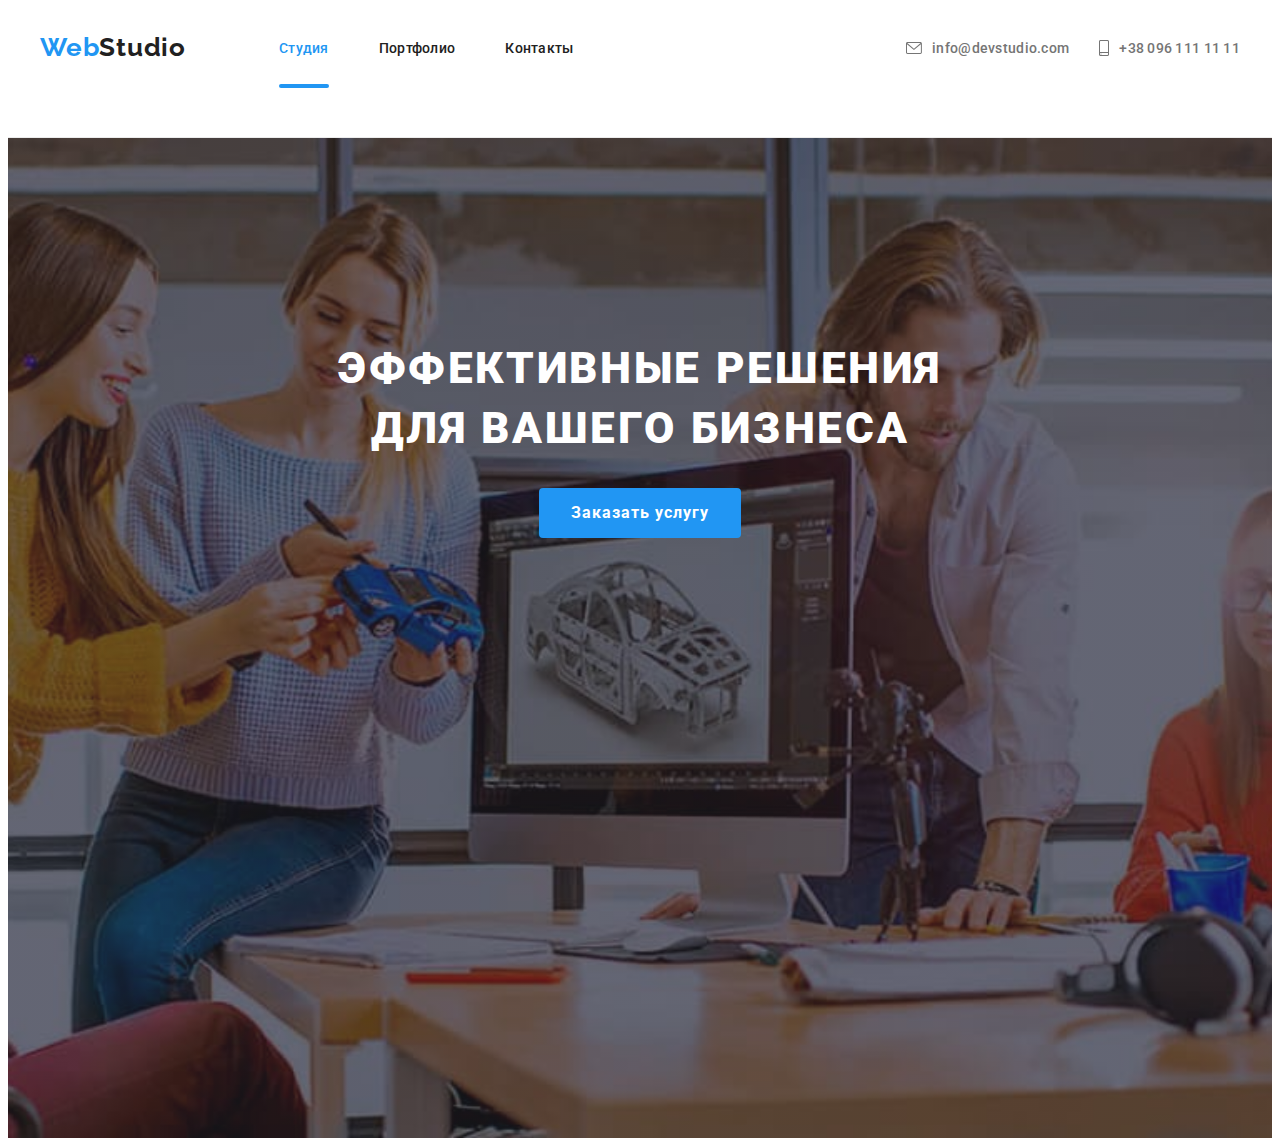
==== index.html @ 4dbaab25 "hero commit" ====
<!DOCTYPE html>
<html lang="ru">
<head>
    <meta charset="UTF-8">
    <meta http-equiv="X-UA-Compatible" content="IE=edge">
    <meta name="viewport" content="width=device-width, initial-scale=1.0">
    <title>Document</title>
    <link rel="preconnect" href="https://fonts.googleapis.com">
    <link rel="preconnect" href="https://fonts.gstatic.com" crossorigin>
    <link href="https://fonts.googleapis.com/css2?family=Raleway:wght@700&family=Roboto:wght@400;500;700;900&display=swap"
        rel="stylesheet">
    <link rel="stylesheet" href="https://cdnjs.cloudflare.com/ajax/libs/modern-normalize/1.1.0/modern-normalize.min.css"
        integrity="sha512-wpPYUAdjBVSE4KJnH1VR1HeZfpl1ub8YT/NKx4PuQ5NmX2tKuGu6U/JRp5y+Y8XG2tV+wKQpNHVUX03MfMFn9Q=="
        crossorigin="anonymous" referrerpolicy="no-referrer" />
    <link rel="stylesheet" href="./css/main.min.css" />
</head>
<body>
    <!-- HEADER -->
    <header class="header">
        <div class="container header__container">
            <a class="logo link" href="./index.html"><span class="logo__part">Web</span>Studio</a>
            <nav class="navigation">
                <ul class="nav-list list">
                    <li class="nav-list__item">
                        <a class="nav-list__link nav-list__link_current link" href="index.html">Студия</a>
                    </li>
                    <li class="nav-list__item">
                        <a class="nav-list__link link" href="portfolio.html">Портфолио</a>
                    </li>
                    <li class="nav-list__item">
                        <a class="nav-list__link link" href="">Контакты</a>
                    </li>
                </ul>
            </nav>
            <button type="button" class="mobile-menu-button" data-menu-open>
                <svg class="mobile-menu-button__icon">
                    <use href="./images/icons.svg#menu-icon"></use>
                </svg>
            </button>
            <div class="header__contacts">
                <a class="header__contacts_item link" href="mailto:info@devstudio.com">
                    <svg class="header__contacts_icon header__contacts_email_icon">
                        <use href="./images/icons.svg#mailbox"></use>
                    </svg>
                    info@devstudio.com
                </a>
            
                <a class="header__contacts_item link" href="tel:+380961111111">
                    <svg class="header__contacts_icon header__contacts_phone_icon">
                        <use href="./images/icons.svg#smartphone"></use>
                    </svg>
                    +38 096 111 11 11
                </a>
            </div>
        </div>
        <!-- HEADER END -->
        <!-- BURGER MENU -->
        <div class="mobile-menu mobile-menu_is-hidden container" data-menu>
                <button class="mobile-menu__close_button" data-menu-close>
                    <svg class="mobile-menu__close_icon">
                        <use href="./images/icons.svg#menu-close-icon"></use>
                    </svg>
                </button>
                <div class="mobile-menu__top">
                    <ul class="list">
                        <li class="mobile-menu__nav_item">
                             <a class="mobile-menu__nav_link current link" href="./index.html">Студия</a>
                        </li>
                        <li class="mobile-menu__nav_item">
                            <a class="mobile-menu__nav_link link" href="./portfolio.html">Портфолио</a>
                        </li>
                        <li class="mobile-menu__nav_item">
                            <a class="mobile-menu__nav_link link" href="">Контакты</a>
                        </li>
                    </ul>
                </div>
                <div class="mobile-menu__middle">
                    <ul class="list">
                        <a class="mobile-menu__phone link" href="tel:+380961111111">+38 096 111 11 11</a>
                        <a class="mobile-menu__email link" href="mailto:info@devstudio.com">info@devstudio.com</a>
                    </ul>
                    <div>
                        <ul class="mobile-menu__bottom list">
                            <li class="mobile-menu__social-item">
                                <a class="mobile-menu__social_link link" href="">Instagram</a>
                            </li>
                            <li class="mobile-menu__social-item">
                                <a class="mobile-menu__social_link link" href="">Twitter</a>
                            </li>
                            <li class="mobile-menu__social-item">
                                <a class="mobile-menu__social_link link" href="">Facebook</a>
                            </li>
                            <li class="mobile-menu__social-item">
                                <a class="mobile-menu__social_link link" href="">LinkedIn</a>
                            </li>
                        </ul>
                    </div>
                </div>
        </div>
        <!-- BURGER END -->
    </header>
    <main>
        <section class="hero">
            <div class="container">
            <h1 class="hero__title">
                Эффективные решения для вашего бизнеса
            </h1>
            <button class="hero__modal_button" type="button" data-modal-close>Заказать услугу</button>
            </div>
        </section>
        <!-- <section class="section">
            <div class="container">
                <ul class="list description">
                    <li class="description__card">
                        <div class="description__box">
                            <svg class="description__icon" width="70" height="70">
                                <use href="./images/icons.svg#antenna"></use>
                            </svg>
                        </div>
                        <h3 class="description__title">Внимание к деталям</h3>
                        <p class="description__list">Идейные соображения, а также начало повседневной работы по формированию позиции.</p>
                    </li>
                    <li class="description__card">
                        <div class="description__box">
                            <svg class="description__icon" width="70" height="70">
                                <use href="./images/icons.svg#clock"></use>
                            </svg>
                        </div>
                        <h3 class="description__title">Пунктуальность</h3>
                        <p class="description__list">Задача организации, в особенности же рамки и место обучения кадров влечет за собой.</p>
                    </li>
                    <li class="description__card">
                        <div class="description__box">
                            <svg class="description__icon" width="70" height="70">
                                <use href="./images/icons.svg#diagram"></use>
                            </svg>
                        </div>
                        <h3 class="description__title">Планирование</h3>
                        <p class="description__list">Равным образом консультация с широким активом в значительной степени обуславливает.</p>
                    </li>
                    <li class="description__card">
                        <div class="description__box">
                            <svg class="description__icon" width="70" height="70">
                                <use href="./images/icons.svg#astronaut"></use>
                            </svg>
                        </div>
                        <h3 class="description__title">Современные технологии</h3>
                        <p class="description__list">Значимость этих проблем настолько очевидна, что реализация плановых заданий.</p>
                    </li>
                </ul>
            </div>
        </section> -->
        <!-- <section>
            <div class="container">
                <h2 class="section__title">Чем мы занимаемся</h2>
                <ul class="about list">
                    <li>
                        <img class="about__img" src="./images/computer1.jpg" alt="фото компьютера" width="370" height="294">
                        <p class="about__description">Десктопные приложения</p>
                    </li>
                    <li>
                        <img class="about__img" src="./images/computer2.jpg" alt="фото компьютера" width="370" height="294">
                        <p class="about__description">Мобильные приложения</p>
                    </li>
                    <li>
                        <img class="about__img" src="./images/computer3.jpg" alt="фото компьютера" width="370" height="294">
                        <p class="about__description">Дизайнерские решения</p>
                    </li>
                </ul>
            </div>
        </section> -->
        <!-- <section class="employees__section section">
            <div class="container">
                <h2 class="section__title">Наша команда</h2>
                <ul class="list employees">
                    <li class="employees__card">
                        <img src="./images/team1.jpg" alt="фото сотрудника" width="270" height="260">
                        <div class="employees__box">
                            <h3 class="employees__name">Игорь Демьяненко</h3>
                            <p class="employees__position" lang="en">Product Designer</p>
                            <ul class="social-list list">
                                <li>
                                    <a class="social-list__link" href="">
                                        <svg class="social-list__icon" width="20" height="20">
                                            <use href="./images/icons.svg#instagram"></use>
                                        </svg>
                                    </a>
                                </li>
                                <li>
                                    <a class="social-list__link" href="">
                                        <svg class="social-list__icon" width="20" height="20">
                                            <use href="./images/icons.svg#twitter"></use>
                                        </svg>
                                    </a>
                                </li>
                                <li>
                                    <a class="social-list__link" href="">
                                        <svg class="social-list__icon" width="20" height="20">
                                            <use href="./images/icons.svg#facebook"></use>
                                        </svg>
                                    </a>
                                </li>
                                <li>
                                    <a class="social-list__link" href="">
                                        <svg class="social-list__icon" width="20" height="20">
                                            <use href="./images/icons.svg#linkedin"></use>
                                        </svg>
                                    </a>
                                </li>
                            </ul>
                        </div>
                    </li>
                    <li class="employees__card">
                        <img src="./images/team2.jpg" alt="фото сотрудника" width="270" height="260">
                        <div class="employees__box">
                            <h3 class="employees__name">Ольга Репина</h3>
                            <p class="employees__position" lang="en">Frontend Developer</p>
                            <ul class="social-list list">
                                <li>
                                    <a class="social-list__link" href="">
                                        <svg class="social-list__icon" width="20" height="20">
                                            <use href="./images/icons.svg#instagram"></use>
                                        </svg>
                                    </a>
                                </li>
                                <li>
                                    <a class="social-list__link" href="">
                                        <svg class="social-list__icon" width="20" height="20">
                                            <use href="./images/icons.svg#twitter"></use>
                                        </svg>
                                    </a>
                                </li>
                                <li>
                                    <a class="social-list__link" href="">
                                        <svg class="social-list__icon" width="20" height="20">
                                            <use href="./images/icons.svg#facebook"></use>
                                        </svg>
                                    </a>
                                </li>
                                <li>
                                    <a class="social-list__link" href="">
                                        <svg class="social-list__icon" width="20" height="20">
                                            <use href="./images/icons.svg#linkedin"></use>
                                        </svg>
                                    </a>
                                </li>
                            </ul>
                        </div>
                    </li>
                    <li class="employees__card">
                        <img src="./images/team3.jpg" alt="фото сотрудника" width="270" height="260">
                        <div class="employees__box">
                            <h3 class="employees__name">Николай Тарасов</h3>
                            <p class="employees__position" lang="en">Marketing</p>
                            <ul class="social-list list">
                                <li>
                                    <a class="social-list__link" href="">
                                        <svg class="social-list__icon" width="20" height="20">
                                            <use href="./images/icons.svg#instagram"></use>
                                        </svg>
                                    </a>
                                </li>
                                <li>
                                    <a class="social-list__link" href="">
                                        <svg class="social-list__icon" width="20" height="20">
                                            <use href="./images/icons.svg#twitter"></use>
                                        </svg>
                                    </a>
                                </li>
                                <li>
                                    <a class="social-list__link" href="">
                                        <svg class="social-list__icon" width="20" height="20">
                                            <use href="./images/icons.svg#facebook"></use>
                                        </svg>
                                    </a>
                                </li>
                                <li>
                                    <a class="social-list__link" href="">
                                        <svg class="social-list__icon" width="20" height="20">
                                            <use href="./images/icons.svg#linkedin"></use>
                                        </svg>
                                    </a>
                                </li>
                            </ul>
                        </div>
                    </li>
                    <li class="employees__card">
                        <img src="./images/team4.jpg" alt="фото сотрудника" width="270" height="260">
                        <div class="employees__box">
                            <h3 class="employees__name">Михаил Ермаков</h3>
                            <p class="employees__position" lang="en">UI Designer</p>
                            <ul class="social-list list">
                                <li>
                                    <a class="social-list__link" href="">
                                        <svg class="social-list__icon" width="20" height="20">
                                            <use href="./images/icons.svg#instagram"></use>
                                        </svg>
                                    </a>
                                </li>
                                <li>
                                    <a class="social-list__link" href="">
                                        <svg class="social-list__icon" width="20" height="20">
                                            <use href="./images/icons.svg#twitter"></use>
                                        </svg>
                                    </a>
                                </li>
                                <li>
                                    <a class="social-list__link" href="">
                                        <svg class="social-list__icon" width="20" height="20">
                                            <use href="./images/icons.svg#facebook"></use>
                                        </svg>
                                    </a>
                                </li>
                                <li>
                                    <a class="social-list__link" href="">
                                        <svg class="social-list__icon" width="20" height="20">
                                            <use href="./images/icons.svg#linkedin"></use>
                                        </svg>
                                    </a>
                                </li>
                            </ul>
                        </div>
                    </li>
                </ul>
            </div>
        </section> -->
        <!-- <section class="section">
            <div class="container">
                <h2 class="section__title">Постоянные клиенты</h2>
                <ul class="list clients">
                    <li class="clients__item">
                        <a class="clients__box" href="">
                            <svg class="clients__icon" width="106" height="60">
                                <use href="./images/icons.svg#logo-one"></use>
                            </svg>
                        </a>
                    </li>
                    <li class="clients__item">
                        <a class="clients__box" href="">
                            <svg class="clients__icon" width="106" height="60">
                                <use href="./images/icons.svg#logo-two"></use>
                            </svg>
                        </a>
                    </li>
                    <li class="clients__item">
                        <a class="clients__box" href="">
                            <svg class="clients__icon" width="106" height="60">
                                <use href="./images/icons.svg#logo-three"></use>
                            </svg>
                        </a>
                    </li>
                    <li class="clients__item">
                        <a class="clients__box" href="">
                            <svg class="clients__icon" width="106" height="60">
                                <use href="./images/icons.svg#logo-four"></use>
                            </svg>
                        </a>
                    </li>
                    <li class="clients__item">
                        <a class="clients__box" href="">
                            <svg class="clients__icon" width="106" height="60">
                                <use href="./images/icons.svg#logo-five"></use>
                            </svg>
                        </a>
                    <li class="clients__item">
                        <a class="clients__box" href="">
                            <svg class="clients__icon" width="106" height="60">
                                <use href="./images/icons.svg#logo-six"></use>
                            </svg>
                        </a>
                    </li>
                </ul>
            </div>
        </section> -->
    <!-- </main>
    <footer>
        <div class="footer">
            <div class="container footer__box">
                <div class="footer__left">
                    <a class="logo link footer__logo" href="./index.html"><span class="logo__part">Web</span>Studio</a>
                    <address class="footer__location">
                        <span>г. Киев, пр-т Леси Украинки, 26</span>
                        <a class="footer__contact_item link" href="mailto:info@devstudio.com">info@devstudio.com</a>
                        <a class="footer__contact_item link" href="tel:+380961111111">+38 096 111 11 11</a>
                    </adress>
                </div>
                <div class="footer__center">
                    <div class="join">
                        <p class="join__title">присоединяйтесь</p>
                    </div>
                    <div class="join__box">
                        <ul class="join__list list">
                            <li>
                                <a class="join__link" href="">
                                    <svg class="join__icon" width="20" height="20">
                                        <use href="./images/icons.svg#instagram"></use>
                                    </svg>
                                </a>
                            </li>
                            <li>
                                <a class="join__link" href="">
                                    <svg class="join__icon" width="20" height="20">
                                        <use href="./images/icons.svg#twitter"></use>
                                    </svg>
                                </a>
                            </li>
                            <li>
                                <a class="join__link" href="">
                                    <svg class="join__icon" width="20" height="20">
                                        <use href="./images/icons.svg#facebook"></use>
                                    </svg>
                                </a>
                            </li>
                            <li>
                                <a class="join__link" href="">
                                    <svg class="join__icon" width="20" height="20">
                                        <use href="./images/icons.svg#linkedin"></use>
                                    </svg>
                                </a>
                            </li>
                        </ul>
                    </div>
                </div>
                <div class="footer__right">
                    <div class="footer__form">
                    <label for="email-input-form" class="join__title footer__label">Подпишитесь на рассылку</label>
                    <input type="email" placeholder="E-mail" class="footer__input" name="email" id="email-input-form" />
                    </div>
                    <div class="footer__button_wrapper">
                        <button type="submit" class="footer__button">
                            <span>Подписаться</span>
                            <svg class="footer__button_icon" width="24" height="24">
                                <use href="./images/icons.svg#telegram-icon"></use>
                            </svg>
                        </button>
                    </div>
                </div>
            </div>
        </div>
    </footer> -->
    <div class="backdrop is-hidden" data-modal>
        <div class="modal">
            <button type="button" class="modal__button" data-modal-open>
                <svg class="modal__icon" width="18" height="18">
                    <use href="./images/icons.svg#x-icon"></use>
                </svg>
            </button>

            <form class="contact-form">
                <p class="contact-form__title">Оставьте свои данные, мы вам перезвоним</p>
                <label class="contact-form__field">
                    <span class="contact-form__name">Имя</span>
                    <span class="contact-form__wrapper">
                        <input name="user_name" class="contact-form__input" type="text" />
                        <svg class="contact-form__icon" width="18" height="18">
                            <use href="./images/icons.svg#person-figure"></use>
                        </svg>
                    </span>
                </label>
                <label class="contact-form__field">
                    <span class="contact-form__name">Телефон</span>
                    <span class="contact-form__wrapper">
                        <input name="user_phone" class="contact-form__input" type="tel" />
                        <svg class="contact-form__icon" width="18" height="18">
                            <use href="./images/icons.svg#handset"></use>
                        </svg>
                    </span>
                </label>
                <label class="contact-form__field">
                    <span class="contact-form__name">Почта</span>
                    <span class="contact-form__wrapper">
                        <input name="user_email" class="contact-form__input" type="email" />
                        <svg class="contact-form__icon" width="18" height="18">
                            <use href="./images/icons.svg#envelope"></use>
                        </svg>
                    </span>
                </label>
                <label class="contact-form__field">
                    <span class="contact-form__name">Комментарий</span>
                    <textarea name="user_message" class="contact-form__message" placeholder="Введите текст"></textarea>
                </label>
                <div class="contact-form__box">
                    <input name="accept-policy" type="checkbox" class="contact-form__checkbox visually-hidden" id="policy-checkbox" required/>
                    <label for="policy-checkbox" class="contact-form__label">Соглашаюсь с рассылкой и принимаю&ensp;<a class="contact-form__terms" href="">Условия договора</a></label>
                </div>
                <button type="submit" class="submit-button">Отправить</button>
            </form>
        </div>
    </div>
    <script src="./js/modal.js"></script>
    <script src="./js/menu.js"></script>
</body>
</html>
---- css/main.min.css ----
:root{--primary-font-family: "Roboto", sans-serif;--primary-text-color-theme-dark: #2196f3;--primary-text-color-theme-light: #212121;--secondary-text-color-theme-dark: #ffffff;--secondary-text-color-theme-light: #757575}.visually-hidden{position:absolute;width:1px;height:1px;margin:-1px;border:0;padding:0;white-space:nowrap;clip-path:inset(100%);clip:rect(0 0 0 0);overflow:hidden}body{font-family:"Roboto", sans-serif, "Raleway", sans-serif;color:#212121}h1,h2,h3,h4,p{margin-top:0;margin-bottom:0}ul{margin-top:0;margin-bottom:0;padding-left:0}img{display:block}address{font-style:normal}.list{list-style:none}.link{text-decoration:none}.section{padding-top:94px;padding-bottom:94px}.section__title{font-style:normal;font-weight:bold;font-size:36px;line-height:1.17;text-align:center;letter-spacing:0.03em;margin-bottom:50px}.container{min-width:320px;margin-left:auto;margin-right:auto;padding:0 calc(30px / 2)}@media screen and (min-width: 480px){.container{width:480px}}@media screen and (min-width: 768px){.container{width:768px}}@media screen and (min-width: 1200px){.container{width:1200px}}.hero__modal_button{display:block;min-width:200px;height:50px;padding:10px 32px;margin-left:auto;margin-right:auto;font-family:inherit;font-style:normal;font-weight:bold;font-size:16px;line-height:30px;letter-spacing:0.06em;color:var(--secondary-text-color-theme-dark);background-color:var(--primary-text-color-theme-dark);border:none;border-radius:4px;transition:background-color 250ms cubic-bezier(0.4, 0, 0.2, 1)}.hero__modal_button:hover,.hero__modal_button:focus{background-color:#188ce8;color:var(--secondary-text-color-theme-dark)}.social-list__link{display:flex;align-items:center;justify-content:center;width:44px;height:44px;background-color:transparent;border-radius:50%;transition:background-color 250ms cubic-bezier(0.4, 0, 0.2, 1)}.social-list__link:hover,.social-list__link:focus{background-color:var(--primary-text-color-theme-dark)}.social-list{display:flex;margin-top:16px;justify-content:space-between;padding-bottom:30px}.social-list__icon{fill:#afb1b8}.social-list__link:hover .social-list__icon,.social-list__link:focus .social-list__icon{fill:var(--secondary-text-color-theme-dark)}@media screen and (min-width: 768px){.mobile-menu{display:none}.mobile-menu-button{display:none}}.header{padding-top:16px;padding-bottom:16px;border-bottom:1px solid #ececec;background-color:var(--secondary-text-color-theme-dark)}@media screen and (min-width: 768px){.header{padding:0;height:80px}}@media screen and (min-width: 1200px){.header{padding-top:24px;padding-bottom:25px}}.header__container{display:flex;justify-content:space-between;align-items:center}.navigation{display:flex;align-items:center}@media screen and (min-width: 768px){.navigation{margin-top:32px;margin-bottom:32px}}@media screen and (min-width: 1200px){.navigation{margin-top:0px;margin-bottom:0px}}.nav-list{display:none}.nav-list__item:not(:last-child){margin-right:50px}@media screen and (min-width: 768px){.nav-list{display:flex;align-items:center}}.nav-list__link{font-weight:500;font-size:14px;line-height:16px;letter-spacing:0.02em;transition:color 250ms cubic-bezier(0.4, 0, 0.2, 1);color:var(--primary-text-color-theme-light)}.nav-list__link:hover,.nav-list__link:focus{color:var(--primary-text-color-theme-dark)}.nav-list__link_current{position:relative;color:var(--primary-text-color-theme-dark)}.nav-list__link_current::after{content:"";position:absolute;left:0;height:4px;width:100%;bottom:-30px;border-radius:2px;background-color:var(--primary-text-color-theme-dark)}@media screen and (min-width: 1200px){.nav-list__link::after{bottom:-32px}}.header__contacts{display:none}@media screen and (min-width: 768px){.header__contacts{display:flex;flex-direction:column}.header__contacts_email_icon{width:14px;height:10px;margin-right:10px;fill:var(--secondary-text-color-theme-light)}.header__contacts_phone_icon{width:10px;height:14px;margin-right:10px;fill:var(--secondary-text-color-theme-light)}.header__contacts_item{display:flex;align-items:center;font-weight:500;font-size:12px;line-height:14px;letter-spacing:0.02em;color:var(--secondary-text-color-theme-light)}.header__contacts_item:not(:last-child){margin-bottom:10px}}@media screen and (min-width: 1200px){.header__contacts{flex-direction:row;display:flex;align-items:center;margin-left:auto}.header__contacts_item{font-size:14px;line-height:16px;transition:color 250ms cubic-bezier(0.4, 0, 0.2, 1),fill 250ms cubic-bezier(0.4, 0, 0.2, 1)}.header__contacts_item:hover,.header__contacts_item:focus,.header__contacts_item:hover .header__contacts_icon,.header__contacts_item:focus .header__contacts_icon{color:var(--primary-text-color-theme-dark);fill:var(--primary-text-color-theme-dark)}.header__contacts_item:not(:last-child){margin-right:30px}.header__contacts_item:first-child{margin-bottom:0}.header__contacts_email_icon{width:16px;height:12px}.header__contacts_phone_icon{width:10px;height:16px}}.logo{font-family:'Raleway';font-weight:700;font-size:24px;line-height:28px;letter-spacing:0.03em;color:var(--primary-text-color-theme-light)}@media screen and (min-width: 1200px){.logo{margin-right:93px;font-size:26px;line-height:31px}}.logo__part{color:var(--primary-text-color-theme-dark)}.logo{font-family:'Raleway';font-weight:700;font-size:24px;line-height:28px;letter-spacing:0.03em;color:var(--primary-text-color-theme-light)}@media screen and (min-width: 1200px){.logo{margin-right:93px;font-size:26px;line-height:31px}}.logo__part{color:var(--primary-text-color-theme-dark)}.footer__logo{color:var(--secondary-text-color-theme-dark)}.footer{background-color:#2f303a;width:100%;padding-top:60px;padding-bottom:60px}.footer__location{display:flex;flex-direction:column;margin-top:20px;font-style:normal;font-weight:normal;font-size:14px;line-height:1.71;letter-spacing:0.03em;color:var(--secondary-text-color-theme-dark)}.footer__box{display:flex}.footer__left{display:flexbox}.footer__contact_item{margin-top:9px;font-style:normal;font-weight:400;font-size:14px;line-height:1.7;letter-spacing:0.02em;color:rgba(255,255,255,0.6)}.footer__center{display:flexbox;margin-left:70px;padding-top:12px;width:206px;height:80px}.join__list{display:flex;justify-content:space-between}.join__link{display:flex;align-items:center;justify-content:center;width:44px;height:44px;background-color:rgba(255,255,255,0.1);border-radius:50%;transition:background-color 250ms cubic-bezier(0.4, 0, 0.2, 1)}.join__link:hover>.join__icon,.join__link:focus>.join__icon{fill:var(--secondary-text-color-theme-dark)}.join__link:hover,.join__link:focus{background-color:var(--primary-text-color-theme-dark);background-image:none}.join__icon{fill:var(--secondary-text-color-theme-dark)}.join{display:flex}.join__box{display:flex;flex-direction:column;margin-top:20px}.join__title{color:#ffffff;font-style:normal;font-weight:bold;font-size:14px;line-height:16 px;letter-spacing:0.03em;text-transform:uppercase}.footer__label{display:block;margin-bottom:20px}.footer__input{display:block;padding-left:16px;border:1px solid rgba(255,255,255,0.3);border-radius:4px;background-color:transparent;width:358px;height:50px;font-style:normal;font-weight:400;font-size:16px;line-height:20px;letter-spacing:0.03em;color:rgba(255,255,255,0.6)}.footer__right{display:flex;margin-left:93px;padding-top:12px}.footer__button_wrapper{margin-top:36px;margin-left:12px}.footer__button{display:flex;justify-content:center;align-items:center;width:200px;height:50px;background-color:var(--primary-text-color-theme-dark);color:var(--secondary-text-color-theme-dark);box-shadow:0px 4px 4px rgba(0,0,0,0.15);transition:background-color 250ms cubic-bezier(0.4, 0, 0.2, 1);border-radius:4px;border:none;font-style:normal;font-weight:700;font-size:16px;line-height:30px;letter-spacing:0.06em}.footer__button:hover,.footer__button:focus{background-color:#188ce8;color:var(--secondary-text-color-theme-dark)}.footer__button_icon{fill:var(--secondary-text-color-theme-dark);margin-left:10px}.hero{background-image:linear-gradient(to right, rgba(47,48,58,0.4), rgba(47,48,58,0.4)),url("/images/hero/header1x-mobile.jpg");background-size:cover;background-repeat:no-repeat;background-position:center;min-width:320px;width:100%;height:400px;margin:0 auto;text-align:center;padding:118px 0}@media (min-device-pixel-ratio: 2), (-webkit-min-device-pixel-ratio: 2), (min-resolution: 192dpi), (min-resolution: 2dppx){.hero{background-image:linear-gradient(to right, rgba(47,48,58,0.4), rgba(47,48,58,0.4)),url("/images/hero/header2x-mobile.jpg")}}@media screen and (min-width: 768px){.hero{background-image:linear-gradient(to right, rgba(47,48,58,0.4), rgba(47,48,58,0.4)),url("/images/hero/Header1x-tablet img.jpg")}}@media screen and (min-width: 768px) and (min-device-pixel-ratio: 2), screen and (min-width: 768px) and (-webkit-min-device-pixel-ratio: 2), screen and (min-width: 768px) and (min-resolution: 192dpi), screen and (min-width: 768px) and (min-resolution: 2dppx){.hero{background-image:linear-gradient(to right, rgba(47,48,58,0.4), rgba(47,48,58,0.4)),url("/images/hero/Header2x-tablet img@2x.jpg")}}@media screen and (min-width: 1200px){.hero{height:600px;max-width:1600px;padding:200px 0;background-image:linear-gradient(to right, rgba(47,48,58,0.4), rgba(47,48,58,0.4)),url("/images/hero/header1x.jpg")}}@media screen and (min-width: 1200px) and (min-device-pixel-ratio: 2), screen and (min-width: 1200px) and (-webkit-min-device-pixel-ratio: 2), screen and (min-width: 1200px) and (min-resolution: 192dpi), screen and (min-width: 1200px) and (min-resolution: 2dppx){.hero{background-image:linear-gradient(to right, rgba(47,48,58,0.4), rgba(47,48,58,0.4)),url("/images/hero/header2x.jpg")}}.hero .hero__title{color:var(--secondary-text-color-theme-dark);max-width:360px;margin-left:auto;margin-right:auto;margin-bottom:30px;font-weight:900;font-size:26px;line-height:42px;letter-spacing:0.06em;text-transform:uppercase}@media screen and (min-width: 1200px){.hero .hero__title{min-width:696px;font-size:44px;line-height:60px}}.description__title{font-style:normal;font-weight:bold;font-size:14px;line-height:1.14;letter-spacing:0.03em;text-transform:uppercase;margin-bottom:10px;margin-top:30px}.description__list{font-style:normal;font-weight:normal;font-size:14px;line-height:1.71;letter-spacing:0.03em;color:var(--secondary-text-color-theme-light)}.description__box{background:#f5f4fa;width:270px;height:120px;border-radius:4px;display:flex;align-items:center;justify-content:center}.description__icon{fill:var(--primary-text-color-theme-light)}.description{display:flex;flex-wrap:nowrap;margin-left:-30px;margin-top:-30px}.description__card{flex-basis:calc((100%-120px) / 4);margin-top:30px;margin-left:30px;width:270px}.about{display:flex;justify-content:space-between;padding-bottom:94px}.about__img{position:relative;display:block}.about__description{position:absolute;font-style:normal;font-weight:700;font-size:14px;line-height:16px;letter-spacing:0.03em;text-align:center;height:70px;width:370px;padding:27px 82px;text-transform:uppercase;transform:translateY(-100%);color:var(--secondary-text-color-theme-dark);background-color:rgba(47,48,58,0.8)}.employees__section{background-color:#f5f4fa}.employees{display:flex;flex-wrap:nowrap;margin-left:-30px;margin-top:-30px}.employees__card{flex-basis:calc((100%-120px) / 4);margin-top:30px;margin-left:30px;box-shadow:0px 1px 3px rgba(0,0,0,0.12),0px 1px 1px rgba(0,0,0,0.14),0px 2px 1px rgba(0,0,0,0.2);border-radius:0px 0px 4px 4px}.employees__name{font-style:normal;font-weight:500;font-size:16px;line-height:1.19;text-align:center;letter-spacing:0.03em;margin-bottom:10px}.employees__box{padding-top:30px;padding-left:32px;padding-right:32px;background-color:var(--secondary-text-color-theme-dark)}.employees__position{font-style:normal;font-weight:normal;font-size:16px;line-height:1.19;text-align:center;letter-spacing:0.03em;color:var(--secondary-text-color-theme-light)}.clients{display:flex;align-items:center;justify-content:center}.clients__item:not(:last-child){margin-right:30px}.clients__box{display:flex;align-items:center;justify-content:center;width:170px;height:92px;border-radius:4px;background-color:var(--secondary-text-color-theme-dark);border:1px solid #afb1b8;transition:border-color 250ms cubic-bezier(0.4, 0, 0.2, 1)}.clients__box:hover,.clients__box:focus,.clients__box:hover .clients__icon,.clients__box:focus .clients__icon{fill:var(--primary-text-color-theme-dark);border-color:var(--primary-text-color-theme-dark)}.clients__icon{fill:#afb1b8;transition:fill 250ms cubic-bezier(0.4, 0, 0.2, 1)}.mobile-menu-button{display:flex;align-items:center;justify-content:center;position:absolute;top:10px;right:15px;width:40px;height:40px;background-color:transparent;border:none;padding:0;line-height:0}.mobile-menu-button__icon{fill:var(--primary-text-color-theme-light);transition:fill 250ms cubic-bezier(0.4, 0, 0.2, 1)}.mobile-menu-button__icon:hover,.mobile-menu-button__icon:focus{fill:var(--primary-text-color-theme-dark)}@media screen and (min-width: 768px){.mobile-menu-button{display:none}}.mobile-menu__close_button{display:flex;align-items:center;justify-content:center;position:absolute;top:10px;right:15px;width:40px;height:40px;background-color:transparent;border:none;padding:0;line-height:0}.mobile-menu__close_icon{fill:var(--primary-text-color-theme-light);transition:fill 250ms cubic-bezier(0.4, 0, 0.2, 1)}.mobile-menu__close_icon:hover,.mobile-menu__close_icon:focus{fill:var(--primary-text-color-theme-dark)}.mobile-menu{display:flex;flex-direction:column;position:fixed;z-index:10;top:0;left:0;width:100vw;min-width:320px;height:100vh;min-height:100%;padding:48px 40px;overflow:auto;transition:opacity 250ms cubic-bezier(0.4, 0, 0.2, 1),visibility 250ms cubic-bezier(0.4, 0, 0.2, 1);background-color:var(--secondary-text-color-theme-dark)}.mobile-menu_is-hidden{opacity:0;visibility:hidden;pointer-events:none}.mobile-menu__top{margin-right:auto}.mobile-menu__nav_item:not(:last-child){margin-bottom:32px}.mobile-menu__nav_link{font-style:normal;font-weight:500;font-size:40px;line-height:47px;letter-spacing:0.02em;color:var(--primary-text-color-theme-light);transition:color 250ms cubic-bezier(0.4, 0, 0.2, 1)}.mobile-menu__nav_link.current{color:var(--primary-text-color-theme-dark)}.mobile-menu__middle{margin-top:auto;margin-right:auto}.mobile-menu__phone{display:block;font-weight:500;font-size:34px;line-height:40px;letter-spacing:0.02em;margin-bottom:32px;color:var(--primary-text-color-theme-dark)}.mobile-menu__email{display:block;font-weight:500;font-size:24px;line-height:28px;letter-spacing:0.02em;margin-bottom:64px;color:var(--secondary-text-color-theme-light)}.mobile-menu__bottom{display:flex}.mobile-menu__social-item:not(:last-child){border-right:1px solid rgba(33,33,33,0.2);padding-right:10px}.mobile-menu__social-item:not(:first-child){padding-left:10px}.mobile-menu__social_link{font-style:normal;font-weight:500;font-size:18px;line-height:22px;letter-spacing:0.02em;color:var(--primary-text-color-theme-dark)}.backdrop{position:fixed;top:0;left:0;width:100vw;height:100vh;background-color:rgba(0,0,0,0.2);transition:visibility 250ms cubic-bezier(0.4, 0, 0.2, 1),opacity 250ms cubic-bezier(0.4, 0, 0.2, 1)}.backdrop.backdrop.is-hidden{opacity:0;visibility:hidden;pointer-events:none}.modal{position:absolute;top:50%;left:50%;transform:translate(-50%, -50%);min-width:528px;min-height:581px;padding:40px;background-color:var(--secondary-text-color-theme-dark);box-shadow:0px 1px 3px rgba(0,0,0,0.12),0px 1px 1px rgba(0,0,0,0.14),0px 2px 1px rgba(0,0,0,0.2);border-radius:4px}.modal__button{position:absolute;top:8px;right:8px;display:flex;justify-content:center;align-items:center;width:30px;height:30px;background-color:var(--secondary-text-color-theme-dark);border-radius:50%;border:1px solid rgba(0,0,0,0.1);padding:0}.modal__icon:hover{fill:var(--primary-text-color-theme-dark)}.contact-form__title{font-style:normal;font-weight:700;font-size:20px;line-height:23px;text-align:center;letter-spacing:0.03em;color:var(--primary-text-color-theme-light);padding-bottom:12px}.contact-form__input{width:100%;height:40px;border:1px solid rgba(33,33,33,0.2);box-sizing:border-box;border-radius:4px;padding-left:42px;transition:border-color 250ms cubic-bezier(0.4, 0, 0.2, 1)}.contact-form__input:focus{outline:none;border-color:var(--primary-text-color-theme-dark)}.contact-form__field{display:block}.contact-form__field:not(:first-of-type){margin-top:10px}.contact-form__name{display:inline-block;margin-bottom:4px;font-style:normal;font-weight:400;font-size:12px;line-height:14px;letter-spacing:0.01em;color:var(--secondary-text-color-theme-light)}.contact-form__wrapper{position:relative;display:block}.contact-form__icon{position:absolute;top:50%;left:12px;transform:translateY(-50%);transition:fill 250ms cubic-bezier(0.4, 0, 0.2, 1)}.contact-form__input:focus+.contact-form__icon{fill:var(--primary-text-color-theme-dark)}.contact-form__message{width:100%;height:120px;padding:12px 16px;resize:none;border:1px solid rgba(33,33,33,0.2);box-sizing:border-box;border-radius:4px;transition:border-color 250ms cubic-bezier(0.4, 0, 0.2, 1)}.contact-form__message:focus{outline:none;border-color:var(--primary-text-color-theme-dark)}.contact-form__message::placeholder{font-weight:400;font-size:12px;line-height:14px;letter-spacing:0.01em;color:rgba(117,117,117,0.5)}.contact-form__box{margin-top:20px}.contact-form__label{display:flex;align-items:center;justify-content:space-evenly;font-style:normal;font-weight:400;font-size:14px;line-height:24px;letter-spacing:0.03em;color:var(--secondary-text-color-theme-light)}.contact-form__label::before{display:flex;justify-content:center;align-items:center;width:16px;height:15px;content:" ";border:2px solid var(--primary-text-color-theme-light);border-radius:1px;margin-right:8px}.contact-form__checkbox:checked+.contact-form__label::before{border-color:var(--primary-text-color-theme-dark);background-image:url(../images/icon-check.svg);background-color:var(--primary-text-color-theme-dark);background-size:contain;background-origin:border-box}.contact-form__terms{font-style:normal;font-weight:400;font-size:14px;line-height:24px;letter-spacing:0.03em;text-decoration-line:underline;color:var(--primary-text-color-theme-dark)}.submit-button{display:block;min-width:200px;height:50px;padding:10px 32px;margin-top:30px;margin-left:auto;margin-right:auto;font-family:inherit;font-style:normal;font-weight:bold;font-size:16px;line-height:30px;letter-spacing:0.06em;color:var(--secondary-text-color-theme-dark);background-color:var(--primary-text-color-theme-dark);border:none;border-radius:4px;transition:background-color 250ms cubic-bezier(0.4, 0, 0.2, 1)}.submit-button:hover,.submit-button:focus{background-color:#188ce8;color:var(--secondary-text-color-theme-dark)}
/*# sourceMappingURL=main.min.css.map */
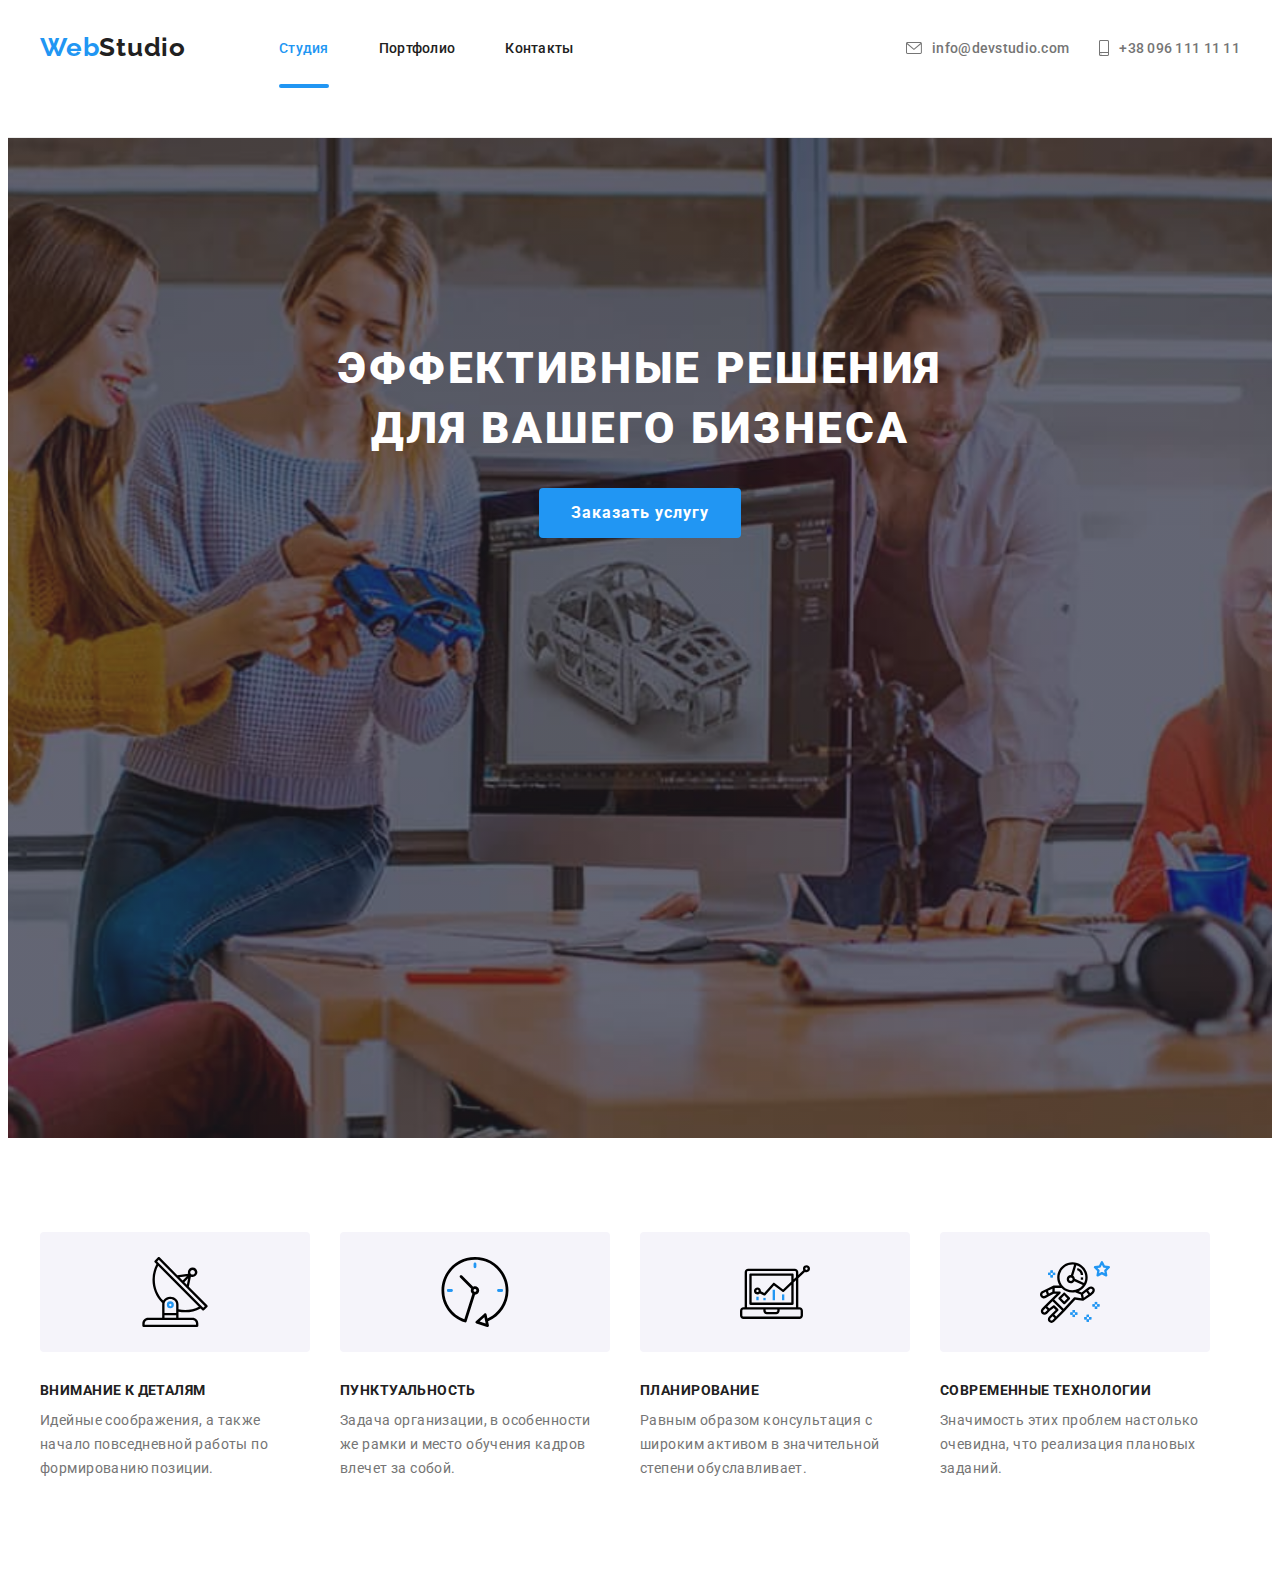
==== commit e57bd5a9: "markup commit" ====
--- a/index.html
+++ b/index.html
@@ -53,7 +53,6 @@
                 </a>
             </div>
         </div>
-        <!-- HEADER END -->
         <!-- BURGER MENU -->
         <div class="mobile-menu mobile-menu_is-hidden container" data-menu>
                 <button class="mobile-menu__close_button" data-menu-close>
@@ -97,9 +96,9 @@
                     </div>
                 </div>
         </div>
-        <!-- BURGER END -->
     </header>
     <main>
+        <!-- HERO -->
         <section class="hero">
             <div class="container">
             <h1 class="hero__title">
@@ -108,7 +107,8 @@
             <button class="hero__modal_button" type="button" data-modal-close>Заказать услугу</button>
             </div>
         </section>
-        <!-- <section class="section">
+        <!-- ADVANTAGES -->
+        <section class="section">
             <div class="container">
                 <ul class="list description">
                     <li class="description__card">
@@ -149,7 +149,7 @@
                     </li>
                 </ul>
             </div>
-        </section> -->
+        </section>
         <!-- <section>
             <div class="container">
                 <h2 class="section__title">Чем мы занимаемся</h2>
--- a/css/main.min.css
+++ b/css/main.min.css
@@ -1,2 +1,2 @@
-:root{--primary-font-family: "Roboto", sans-serif;--primary-text-color-theme-dark: #2196f3;--primary-text-color-theme-light: #212121;--secondary-text-color-theme-dark: #ffffff;--secondary-text-color-theme-light: #757575}.visually-hidden{position:absolute;width:1px;height:1px;margin:-1px;border:0;padding:0;white-space:nowrap;clip-path:inset(100%);clip:rect(0 0 0 0);overflow:hidden}body{font-family:"Roboto", sans-serif, "Raleway", sans-serif;color:#212121}h1,h2,h3,h4,p{margin-top:0;margin-bottom:0}ul{margin-top:0;margin-bottom:0;padding-left:0}img{display:block}address{font-style:normal}.list{list-style:none}.link{text-decoration:none}.section{padding-top:94px;padding-bottom:94px}.section__title{font-style:normal;font-weight:bold;font-size:36px;line-height:1.17;text-align:center;letter-spacing:0.03em;margin-bottom:50px}.container{min-width:320px;margin-left:auto;margin-right:auto;padding:0 calc(30px / 2)}@media screen and (min-width: 480px){.container{width:480px}}@media screen and (min-width: 768px){.container{width:768px}}@media screen and (min-width: 1200px){.container{width:1200px}}.hero__modal_button{display:block;min-width:200px;height:50px;padding:10px 32px;margin-left:auto;margin-right:auto;font-family:inherit;font-style:normal;font-weight:bold;font-size:16px;line-height:30px;letter-spacing:0.06em;color:var(--secondary-text-color-theme-dark);background-color:var(--primary-text-color-theme-dark);border:none;border-radius:4px;transition:background-color 250ms cubic-bezier(0.4, 0, 0.2, 1)}.hero__modal_button:hover,.hero__modal_button:focus{background-color:#188ce8;color:var(--secondary-text-color-theme-dark)}.social-list__link{display:flex;align-items:center;justify-content:center;width:44px;height:44px;background-color:transparent;border-radius:50%;transition:background-color 250ms cubic-bezier(0.4, 0, 0.2, 1)}.social-list__link:hover,.social-list__link:focus{background-color:var(--primary-text-color-theme-dark)}.social-list{display:flex;margin-top:16px;justify-content:space-between;padding-bottom:30px}.social-list__icon{fill:#afb1b8}.social-list__link:hover .social-list__icon,.social-list__link:focus .social-list__icon{fill:var(--secondary-text-color-theme-dark)}@media screen and (min-width: 768px){.mobile-menu{display:none}.mobile-menu-button{display:none}}.header{padding-top:16px;padding-bottom:16px;border-bottom:1px solid #ececec;background-color:var(--secondary-text-color-theme-dark)}@media screen and (min-width: 768px){.header{padding:0;height:80px}}@media screen and (min-width: 1200px){.header{padding-top:24px;padding-bottom:25px}}.header__container{display:flex;justify-content:space-between;align-items:center}.navigation{display:flex;align-items:center}@media screen and (min-width: 768px){.navigation{margin-top:32px;margin-bottom:32px}}@media screen and (min-width: 1200px){.navigation{margin-top:0px;margin-bottom:0px}}.nav-list{display:none}.nav-list__item:not(:last-child){margin-right:50px}@media screen and (min-width: 768px){.nav-list{display:flex;align-items:center}}.nav-list__link{font-weight:500;font-size:14px;line-height:16px;letter-spacing:0.02em;transition:color 250ms cubic-bezier(0.4, 0, 0.2, 1);color:var(--primary-text-color-theme-light)}.nav-list__link:hover,.nav-list__link:focus{color:var(--primary-text-color-theme-dark)}.nav-list__link_current{position:relative;color:var(--primary-text-color-theme-dark)}.nav-list__link_current::after{content:"";position:absolute;left:0;height:4px;width:100%;bottom:-30px;border-radius:2px;background-color:var(--primary-text-color-theme-dark)}@media screen and (min-width: 1200px){.nav-list__link::after{bottom:-32px}}.header__contacts{display:none}@media screen and (min-width: 768px){.header__contacts{display:flex;flex-direction:column}.header__contacts_email_icon{width:14px;height:10px;margin-right:10px;fill:var(--secondary-text-color-theme-light)}.header__contacts_phone_icon{width:10px;height:14px;margin-right:10px;fill:var(--secondary-text-color-theme-light)}.header__contacts_item{display:flex;align-items:center;font-weight:500;font-size:12px;line-height:14px;letter-spacing:0.02em;color:var(--secondary-text-color-theme-light)}.header__contacts_item:not(:last-child){margin-bottom:10px}}@media screen and (min-width: 1200px){.header__contacts{flex-direction:row;display:flex;align-items:center;margin-left:auto}.header__contacts_item{font-size:14px;line-height:16px;transition:color 250ms cubic-bezier(0.4, 0, 0.2, 1),fill 250ms cubic-bezier(0.4, 0, 0.2, 1)}.header__contacts_item:hover,.header__contacts_item:focus,.header__contacts_item:hover .header__contacts_icon,.header__contacts_item:focus .header__contacts_icon{color:var(--primary-text-color-theme-dark);fill:var(--primary-text-color-theme-dark)}.header__contacts_item:not(:last-child){margin-right:30px}.header__contacts_item:first-child{margin-bottom:0}.header__contacts_email_icon{width:16px;height:12px}.header__contacts_phone_icon{width:10px;height:16px}}.logo{font-family:'Raleway';font-weight:700;font-size:24px;line-height:28px;letter-spacing:0.03em;color:var(--primary-text-color-theme-light)}@media screen and (min-width: 1200px){.logo{margin-right:93px;font-size:26px;line-height:31px}}.logo__part{color:var(--primary-text-color-theme-dark)}.logo{font-family:'Raleway';font-weight:700;font-size:24px;line-height:28px;letter-spacing:0.03em;color:var(--primary-text-color-theme-light)}@media screen and (min-width: 1200px){.logo{margin-right:93px;font-size:26px;line-height:31px}}.logo__part{color:var(--primary-text-color-theme-dark)}.footer__logo{color:var(--secondary-text-color-theme-dark)}.footer{background-color:#2f303a;width:100%;padding-top:60px;padding-bottom:60px}.footer__location{display:flex;flex-direction:column;margin-top:20px;font-style:normal;font-weight:normal;font-size:14px;line-height:1.71;letter-spacing:0.03em;color:var(--secondary-text-color-theme-dark)}.footer__box{display:flex}.footer__left{display:flexbox}.footer__contact_item{margin-top:9px;font-style:normal;font-weight:400;font-size:14px;line-height:1.7;letter-spacing:0.02em;color:rgba(255,255,255,0.6)}.footer__center{display:flexbox;margin-left:70px;padding-top:12px;width:206px;height:80px}.join__list{display:flex;justify-content:space-between}.join__link{display:flex;align-items:center;justify-content:center;width:44px;height:44px;background-color:rgba(255,255,255,0.1);border-radius:50%;transition:background-color 250ms cubic-bezier(0.4, 0, 0.2, 1)}.join__link:hover>.join__icon,.join__link:focus>.join__icon{fill:var(--secondary-text-color-theme-dark)}.join__link:hover,.join__link:focus{background-color:var(--primary-text-color-theme-dark);background-image:none}.join__icon{fill:var(--secondary-text-color-theme-dark)}.join{display:flex}.join__box{display:flex;flex-direction:column;margin-top:20px}.join__title{color:#ffffff;font-style:normal;font-weight:bold;font-size:14px;line-height:16 px;letter-spacing:0.03em;text-transform:uppercase}.footer__label{display:block;margin-bottom:20px}.footer__input{display:block;padding-left:16px;border:1px solid rgba(255,255,255,0.3);border-radius:4px;background-color:transparent;width:358px;height:50px;font-style:normal;font-weight:400;font-size:16px;line-height:20px;letter-spacing:0.03em;color:rgba(255,255,255,0.6)}.footer__right{display:flex;margin-left:93px;padding-top:12px}.footer__button_wrapper{margin-top:36px;margin-left:12px}.footer__button{display:flex;justify-content:center;align-items:center;width:200px;height:50px;background-color:var(--primary-text-color-theme-dark);color:var(--secondary-text-color-theme-dark);box-shadow:0px 4px 4px rgba(0,0,0,0.15);transition:background-color 250ms cubic-bezier(0.4, 0, 0.2, 1);border-radius:4px;border:none;font-style:normal;font-weight:700;font-size:16px;line-height:30px;letter-spacing:0.06em}.footer__button:hover,.footer__button:focus{background-color:#188ce8;color:var(--secondary-text-color-theme-dark)}.footer__button_icon{fill:var(--secondary-text-color-theme-dark);margin-left:10px}.hero{background-image:linear-gradient(to right, rgba(47,48,58,0.4), rgba(47,48,58,0.4)),url("/images/hero/header1x-mobile.jpg");background-size:cover;background-repeat:no-repeat;background-position:center;min-width:320px;width:100%;height:400px;margin:0 auto;text-align:center;padding:118px 0}@media (min-device-pixel-ratio: 2), (-webkit-min-device-pixel-ratio: 2), (min-resolution: 192dpi), (min-resolution: 2dppx){.hero{background-image:linear-gradient(to right, rgba(47,48,58,0.4), rgba(47,48,58,0.4)),url("/images/hero/header2x-mobile.jpg")}}@media screen and (min-width: 768px){.hero{background-image:linear-gradient(to right, rgba(47,48,58,0.4), rgba(47,48,58,0.4)),url("/images/hero/Header1x-tablet img.jpg")}}@media screen and (min-width: 768px) and (min-device-pixel-ratio: 2), screen and (min-width: 768px) and (-webkit-min-device-pixel-ratio: 2), screen and (min-width: 768px) and (min-resolution: 192dpi), screen and (min-width: 768px) and (min-resolution: 2dppx){.hero{background-image:linear-gradient(to right, rgba(47,48,58,0.4), rgba(47,48,58,0.4)),url("/images/hero/Header2x-tablet img@2x.jpg")}}@media screen and (min-width: 1200px){.hero{height:600px;max-width:1600px;padding:200px 0;background-image:linear-gradient(to right, rgba(47,48,58,0.4), rgba(47,48,58,0.4)),url("/images/hero/header1x.jpg")}}@media screen and (min-width: 1200px) and (min-device-pixel-ratio: 2), screen and (min-width: 1200px) and (-webkit-min-device-pixel-ratio: 2), screen and (min-width: 1200px) and (min-resolution: 192dpi), screen and (min-width: 1200px) and (min-resolution: 2dppx){.hero{background-image:linear-gradient(to right, rgba(47,48,58,0.4), rgba(47,48,58,0.4)),url("/images/hero/header2x.jpg")}}.hero .hero__title{color:var(--secondary-text-color-theme-dark);max-width:360px;margin-left:auto;margin-right:auto;margin-bottom:30px;font-weight:900;font-size:26px;line-height:42px;letter-spacing:0.06em;text-transform:uppercase}@media screen and (min-width: 1200px){.hero .hero__title{min-width:696px;font-size:44px;line-height:60px}}.description__title{font-style:normal;font-weight:bold;font-size:14px;line-height:1.14;letter-spacing:0.03em;text-transform:uppercase;margin-bottom:10px;margin-top:30px}.description__list{font-style:normal;font-weight:normal;font-size:14px;line-height:1.71;letter-spacing:0.03em;color:var(--secondary-text-color-theme-light)}.description__box{background:#f5f4fa;width:270px;height:120px;border-radius:4px;display:flex;align-items:center;justify-content:center}.description__icon{fill:var(--primary-text-color-theme-light)}.description{display:flex;flex-wrap:nowrap;margin-left:-30px;margin-top:-30px}.description__card{flex-basis:calc((100%-120px) / 4);margin-top:30px;margin-left:30px;width:270px}.about{display:flex;justify-content:space-between;padding-bottom:94px}.about__img{position:relative;display:block}.about__description{position:absolute;font-style:normal;font-weight:700;font-size:14px;line-height:16px;letter-spacing:0.03em;text-align:center;height:70px;width:370px;padding:27px 82px;text-transform:uppercase;transform:translateY(-100%);color:var(--secondary-text-color-theme-dark);background-color:rgba(47,48,58,0.8)}.employees__section{background-color:#f5f4fa}.employees{display:flex;flex-wrap:nowrap;margin-left:-30px;margin-top:-30px}.employees__card{flex-basis:calc((100%-120px) / 4);margin-top:30px;margin-left:30px;box-shadow:0px 1px 3px rgba(0,0,0,0.12),0px 1px 1px rgba(0,0,0,0.14),0px 2px 1px rgba(0,0,0,0.2);border-radius:0px 0px 4px 4px}.employees__name{font-style:normal;font-weight:500;font-size:16px;line-height:1.19;text-align:center;letter-spacing:0.03em;margin-bottom:10px}.employees__box{padding-top:30px;padding-left:32px;padding-right:32px;background-color:var(--secondary-text-color-theme-dark)}.employees__position{font-style:normal;font-weight:normal;font-size:16px;line-height:1.19;text-align:center;letter-spacing:0.03em;color:var(--secondary-text-color-theme-light)}.clients{display:flex;align-items:center;justify-content:center}.clients__item:not(:last-child){margin-right:30px}.clients__box{display:flex;align-items:center;justify-content:center;width:170px;height:92px;border-radius:4px;background-color:var(--secondary-text-color-theme-dark);border:1px solid #afb1b8;transition:border-color 250ms cubic-bezier(0.4, 0, 0.2, 1)}.clients__box:hover,.clients__box:focus,.clients__box:hover .clients__icon,.clients__box:focus .clients__icon{fill:var(--primary-text-color-theme-dark);border-color:var(--primary-text-color-theme-dark)}.clients__icon{fill:#afb1b8;transition:fill 250ms cubic-bezier(0.4, 0, 0.2, 1)}.mobile-menu-button{display:flex;align-items:center;justify-content:center;position:absolute;top:10px;right:15px;width:40px;height:40px;background-color:transparent;border:none;padding:0;line-height:0}.mobile-menu-button__icon{fill:var(--primary-text-color-theme-light);transition:fill 250ms cubic-bezier(0.4, 0, 0.2, 1)}.mobile-menu-button__icon:hover,.mobile-menu-button__icon:focus{fill:var(--primary-text-color-theme-dark)}@media screen and (min-width: 768px){.mobile-menu-button{display:none}}.mobile-menu__close_button{display:flex;align-items:center;justify-content:center;position:absolute;top:10px;right:15px;width:40px;height:40px;background-color:transparent;border:none;padding:0;line-height:0}.mobile-menu__close_icon{fill:var(--primary-text-color-theme-light);transition:fill 250ms cubic-bezier(0.4, 0, 0.2, 1)}.mobile-menu__close_icon:hover,.mobile-menu__close_icon:focus{fill:var(--primary-text-color-theme-dark)}.mobile-menu{display:flex;flex-direction:column;position:fixed;z-index:10;top:0;left:0;width:100vw;min-width:320px;height:100vh;min-height:100%;padding:48px 40px;overflow:auto;transition:opacity 250ms cubic-bezier(0.4, 0, 0.2, 1),visibility 250ms cubic-bezier(0.4, 0, 0.2, 1);background-color:var(--secondary-text-color-theme-dark)}.mobile-menu_is-hidden{opacity:0;visibility:hidden;pointer-events:none}.mobile-menu__top{margin-right:auto}.mobile-menu__nav_item:not(:last-child){margin-bottom:32px}.mobile-menu__nav_link{font-style:normal;font-weight:500;font-size:40px;line-height:47px;letter-spacing:0.02em;color:var(--primary-text-color-theme-light);transition:color 250ms cubic-bezier(0.4, 0, 0.2, 1)}.mobile-menu__nav_link.current{color:var(--primary-text-color-theme-dark)}.mobile-menu__middle{margin-top:auto;margin-right:auto}.mobile-menu__phone{display:block;font-weight:500;font-size:34px;line-height:40px;letter-spacing:0.02em;margin-bottom:32px;color:var(--primary-text-color-theme-dark)}.mobile-menu__email{display:block;font-weight:500;font-size:24px;line-height:28px;letter-spacing:0.02em;margin-bottom:64px;color:var(--secondary-text-color-theme-light)}.mobile-menu__bottom{display:flex}.mobile-menu__social-item:not(:last-child){border-right:1px solid rgba(33,33,33,0.2);padding-right:10px}.mobile-menu__social-item:not(:first-child){padding-left:10px}.mobile-menu__social_link{font-style:normal;font-weight:500;font-size:18px;line-height:22px;letter-spacing:0.02em;color:var(--primary-text-color-theme-dark)}.backdrop{position:fixed;top:0;left:0;width:100vw;height:100vh;background-color:rgba(0,0,0,0.2);transition:visibility 250ms cubic-bezier(0.4, 0, 0.2, 1),opacity 250ms cubic-bezier(0.4, 0, 0.2, 1)}.backdrop.backdrop.is-hidden{opacity:0;visibility:hidden;pointer-events:none}.modal{position:absolute;top:50%;left:50%;transform:translate(-50%, -50%);min-width:528px;min-height:581px;padding:40px;background-color:var(--secondary-text-color-theme-dark);box-shadow:0px 1px 3px rgba(0,0,0,0.12),0px 1px 1px rgba(0,0,0,0.14),0px 2px 1px rgba(0,0,0,0.2);border-radius:4px}.modal__button{position:absolute;top:8px;right:8px;display:flex;justify-content:center;align-items:center;width:30px;height:30px;background-color:var(--secondary-text-color-theme-dark);border-radius:50%;border:1px solid rgba(0,0,0,0.1);padding:0}.modal__icon:hover{fill:var(--primary-text-color-theme-dark)}.contact-form__title{font-style:normal;font-weight:700;font-size:20px;line-height:23px;text-align:center;letter-spacing:0.03em;color:var(--primary-text-color-theme-light);padding-bottom:12px}.contact-form__input{width:100%;height:40px;border:1px solid rgba(33,33,33,0.2);box-sizing:border-box;border-radius:4px;padding-left:42px;transition:border-color 250ms cubic-bezier(0.4, 0, 0.2, 1)}.contact-form__input:focus{outline:none;border-color:var(--primary-text-color-theme-dark)}.contact-form__field{display:block}.contact-form__field:not(:first-of-type){margin-top:10px}.contact-form__name{display:inline-block;margin-bottom:4px;font-style:normal;font-weight:400;font-size:12px;line-height:14px;letter-spacing:0.01em;color:var(--secondary-text-color-theme-light)}.contact-form__wrapper{position:relative;display:block}.contact-form__icon{position:absolute;top:50%;left:12px;transform:translateY(-50%);transition:fill 250ms cubic-bezier(0.4, 0, 0.2, 1)}.contact-form__input:focus+.contact-form__icon{fill:var(--primary-text-color-theme-dark)}.contact-form__message{width:100%;height:120px;padding:12px 16px;resize:none;border:1px solid rgba(33,33,33,0.2);box-sizing:border-box;border-radius:4px;transition:border-color 250ms cubic-bezier(0.4, 0, 0.2, 1)}.contact-form__message:focus{outline:none;border-color:var(--primary-text-color-theme-dark)}.contact-form__message::placeholder{font-weight:400;font-size:12px;line-height:14px;letter-spacing:0.01em;color:rgba(117,117,117,0.5)}.contact-form__box{margin-top:20px}.contact-form__label{display:flex;align-items:center;justify-content:space-evenly;font-style:normal;font-weight:400;font-size:14px;line-height:24px;letter-spacing:0.03em;color:var(--secondary-text-color-theme-light)}.contact-form__label::before{display:flex;justify-content:center;align-items:center;width:16px;height:15px;content:" ";border:2px solid var(--primary-text-color-theme-light);border-radius:1px;margin-right:8px}.contact-form__checkbox:checked+.contact-form__label::before{border-color:var(--primary-text-color-theme-dark);background-image:url(../images/icon-check.svg);background-color:var(--primary-text-color-theme-dark);background-size:contain;background-origin:border-box}.contact-form__terms{font-style:normal;font-weight:400;font-size:14px;line-height:24px;letter-spacing:0.03em;text-decoration-line:underline;color:var(--primary-text-color-theme-dark)}.submit-button{display:block;min-width:200px;height:50px;padding:10px 32px;margin-top:30px;margin-left:auto;margin-right:auto;font-family:inherit;font-style:normal;font-weight:bold;font-size:16px;line-height:30px;letter-spacing:0.06em;color:var(--secondary-text-color-theme-dark);background-color:var(--primary-text-color-theme-dark);border:none;border-radius:4px;transition:background-color 250ms cubic-bezier(0.4, 0, 0.2, 1)}.submit-button:hover,.submit-button:focus{background-color:#188ce8;color:var(--secondary-text-color-theme-dark)}
+:root{--primary-font-family: "Roboto", sans-serif;--primary-text-color-theme-dark: #2196f3;--primary-text-color-theme-light: #212121;--secondary-text-color-theme-dark: #ffffff;--secondary-text-color-theme-light: #757575;--container-items: 1}.visually-hidden{position:absolute;width:1px;height:1px;margin:-1px;border:0;padding:0;white-space:nowrap;clip-path:inset(100%);clip:rect(0 0 0 0);overflow:hidden}body{font-family:"Roboto", sans-serif, "Raleway", sans-serif;color:#212121}h1,h2,h3,h4,p{margin-top:0;margin-bottom:0}ul{margin-top:0;margin-bottom:0;padding-left:0}img{display:block}address{font-style:normal}.list{list-style:none}.link{text-decoration:none}.section{padding-top:94px;padding-bottom:94px}.section__title{font-style:normal;font-weight:bold;font-size:36px;line-height:1.17;text-align:center;letter-spacing:0.03em;margin-bottom:50px}.container{min-width:320px;margin-left:auto;margin-right:auto;padding:0 calc(30px / 2)}@media screen and (min-width: 480px){.container{width:480px}}@media screen and (min-width: 768px){.container{width:768px}}@media screen and (min-width: 1200px){.container{width:1200px}}.hero__modal_button{display:block;min-width:200px;height:50px;padding:10px 32px;margin-left:auto;margin-right:auto;font-family:inherit;font-weight:700;font-size:16px;line-height:30px;letter-spacing:0.06em;color:var(--secondary-text-color-theme-dark);background-color:var(--primary-text-color-theme-dark);border:none;border-radius:4px;transition:background-color 250ms cubic-bezier(0.4, 0, 0.2, 1)}.hero__modal_button:hover,.hero__modal_button:focus{background-color:#188ce8;color:var(--secondary-text-color-theme-dark)}.social-list__link{display:flex;align-items:center;justify-content:center;width:44px;height:44px;background-color:transparent;border-radius:50%;transition:background-color 250ms cubic-bezier(0.4, 0, 0.2, 1)}.social-list__link:hover,.social-list__link:focus{background-color:var(--primary-text-color-theme-dark)}.social-list{display:flex;margin-top:16px;justify-content:space-between;padding-bottom:30px}.social-list__icon{fill:#afb1b8}.social-list__link:hover .social-list__icon,.social-list__link:focus .social-list__icon{fill:var(--secondary-text-color-theme-dark)}@media screen and (min-width: 768px){.mobile-menu{display:none}.mobile-menu-button{display:none}}.header{padding-top:16px;padding-bottom:16px;border-bottom:1px solid #ececec;background-color:var(--secondary-text-color-theme-dark)}@media screen and (min-width: 768px){.header{padding:0;height:80px}}@media screen and (min-width: 1200px){.header{padding-top:24px;padding-bottom:25px}}.header__container{display:flex;justify-content:space-between;align-items:center}.navigation{display:flex;align-items:center}@media screen and (min-width: 768px){.navigation{margin-top:32px;margin-bottom:32px}}@media screen and (min-width: 1200px){.navigation{margin-top:0px;margin-bottom:0px}}.nav-list{display:none}.nav-list__item:not(:last-child){margin-right:50px}@media screen and (min-width: 768px){.nav-list{display:flex;align-items:center}}.nav-list__link{font-style:normal;font-weight:500;font-size:14px;line-height:16px;letter-spacing:0.02em;transition:color 250ms cubic-bezier(0.4, 0, 0.2, 1);color:var(--primary-text-color-theme-light)}.nav-list__link:hover,.nav-list__link:focus{color:var(--primary-text-color-theme-dark)}.nav-list__link_current{position:relative;color:var(--primary-text-color-theme-dark)}.nav-list__link_current::after{content:"";position:absolute;left:0;height:4px;width:100%;bottom:-30px;border-radius:2px;background-color:var(--primary-text-color-theme-dark)}@media screen and (min-width: 1200px){.nav-list__link::after{bottom:-32px}}.header__contacts{display:none}@media screen and (min-width: 768px){.header__contacts{display:flex;flex-direction:column}.header__contacts_email_icon{width:14px;height:10px;margin-right:10px;fill:var(--secondary-text-color-theme-light)}.header__contacts_phone_icon{width:10px;height:14px;margin-right:10px;fill:var(--secondary-text-color-theme-light)}.header__contacts_item{display:flex;align-items:center;font-weight:500;font-size:12px;line-height:14px;letter-spacing:0.02em;color:var(--secondary-text-color-theme-light)}.header__contacts_item:not(:last-child){margin-bottom:10px}}@media screen and (min-width: 1200px){.header__contacts{flex-direction:row;display:flex;align-items:center;margin-left:auto}.header__contacts_item{font-size:14px;line-height:16px;transition:color 250ms cubic-bezier(0.4, 0, 0.2, 1),fill 250ms cubic-bezier(0.4, 0, 0.2, 1)}.header__contacts_item:hover,.header__contacts_item:focus,.header__contacts_item:hover .header__contacts_icon,.header__contacts_item:focus .header__contacts_icon{color:var(--primary-text-color-theme-dark);fill:var(--primary-text-color-theme-dark)}.header__contacts_item:not(:last-child){margin-right:30px}.header__contacts_item:first-child{margin-bottom:0}.header__contacts_email_icon{width:16px;height:12px}.header__contacts_phone_icon{width:10px;height:16px}}.logo{font-family:'Raleway';font-weight:700;font-size:24px;line-height:28px;letter-spacing:0.03em;color:var(--primary-text-color-theme-light)}@media screen and (min-width: 1200px){.logo{margin-right:93px;font-size:26px;line-height:31px}}.logo__part{color:var(--primary-text-color-theme-dark)}.logo{font-family:'Raleway';font-weight:700;font-size:24px;line-height:28px;letter-spacing:0.03em;color:var(--primary-text-color-theme-light)}@media screen and (min-width: 1200px){.logo{margin-right:93px;font-size:26px;line-height:31px}}.logo__part{color:var(--primary-text-color-theme-dark)}.footer__logo{color:var(--secondary-text-color-theme-dark)}.footer{background-color:#2f303a;width:100%;padding-top:60px;padding-bottom:60px}.footer__location{display:flex;flex-direction:column;margin-top:20px;font-style:normal;font-weight:normal;font-size:14px;line-height:1.71;letter-spacing:0.03em;color:var(--secondary-text-color-theme-dark)}.footer__box{display:flex}.footer__left{display:flexbox}.footer__contact_item{margin-top:9px;font-style:normal;font-weight:400;font-size:14px;line-height:1.7;letter-spacing:0.02em;color:rgba(255,255,255,0.6)}.footer__center{display:flexbox;margin-left:70px;padding-top:12px;width:206px;height:80px}.join__list{display:flex;justify-content:space-between}.join__link{display:flex;align-items:center;justify-content:center;width:44px;height:44px;background-color:rgba(255,255,255,0.1);border-radius:50%;transition:background-color 250ms cubic-bezier(0.4, 0, 0.2, 1)}.join__link:hover>.join__icon,.join__link:focus>.join__icon{fill:var(--secondary-text-color-theme-dark)}.join__link:hover,.join__link:focus{background-color:var(--primary-text-color-theme-dark);background-image:none}.join__icon{fill:var(--secondary-text-color-theme-dark)}.join{display:flex}.join__box{display:flex;flex-direction:column;margin-top:20px}.join__title{color:#ffffff;font-style:normal;font-weight:bold;font-size:14px;line-height:16 px;letter-spacing:0.03em;text-transform:uppercase}.footer__label{display:block;margin-bottom:20px}.footer__input{display:block;padding-left:16px;border:1px solid rgba(255,255,255,0.3);border-radius:4px;background-color:transparent;width:358px;height:50px;font-style:normal;font-weight:400;font-size:16px;line-height:20px;letter-spacing:0.03em;color:rgba(255,255,255,0.6)}.footer__right{display:flex;margin-left:93px;padding-top:12px}.footer__button_wrapper{margin-top:36px;margin-left:12px}.footer__button{display:flex;justify-content:center;align-items:center;width:200px;height:50px;background-color:var(--primary-text-color-theme-dark);color:var(--secondary-text-color-theme-dark);box-shadow:0px 4px 4px rgba(0,0,0,0.15);transition:background-color 250ms cubic-bezier(0.4, 0, 0.2, 1);border-radius:4px;border:none;font-style:normal;font-weight:700;font-size:16px;line-height:30px;letter-spacing:0.06em}.footer__button:hover,.footer__button:focus{background-color:#188ce8;color:var(--secondary-text-color-theme-dark)}.footer__button_icon{fill:var(--secondary-text-color-theme-dark);margin-left:10px}.hero{background-image:linear-gradient(to right, rgba(47,48,58,0.4), rgba(47,48,58,0.4)),url("/images/hero/header1x-mobile.jpg");background-size:cover;background-repeat:no-repeat;background-position:center;min-width:320px;width:100%;height:400px;margin:0 auto;text-align:center;padding:118px 0}@media (min-device-pixel-ratio: 2), (-webkit-min-device-pixel-ratio: 2), (min-resolution: 192dpi), (min-resolution: 2dppx){.hero{background-image:linear-gradient(to right, rgba(47,48,58,0.4), rgba(47,48,58,0.4)),url("/images/hero/header2x-mobile.jpg")}}@media screen and (min-width: 768px){.hero{background-image:linear-gradient(to right, rgba(47,48,58,0.4), rgba(47,48,58,0.4)),url("/images/hero/Header1x-tablet img.jpg")}}@media screen and (min-width: 768px) and (min-device-pixel-ratio: 2), screen and (min-width: 768px) and (-webkit-min-device-pixel-ratio: 2), screen and (min-width: 768px) and (min-resolution: 192dpi), screen and (min-width: 768px) and (min-resolution: 2dppx){.hero{background-image:linear-gradient(to right, rgba(47,48,58,0.4), rgba(47,48,58,0.4)),url("/images/hero/Header2x-tablet img@2x.jpg")}}@media screen and (min-width: 1200px){.hero{height:600px;max-width:1600px;padding:200px 0;background-image:linear-gradient(to right, rgba(47,48,58,0.4), rgba(47,48,58,0.4)),url("/images/hero/header1x.jpg")}}@media screen and (min-width: 1200px) and (min-device-pixel-ratio: 2), screen and (min-width: 1200px) and (-webkit-min-device-pixel-ratio: 2), screen and (min-width: 1200px) and (min-resolution: 192dpi), screen and (min-width: 1200px) and (min-resolution: 2dppx){.hero{background-image:linear-gradient(to right, rgba(47,48,58,0.4), rgba(47,48,58,0.4)),url("/images/hero/header2x.jpg")}}.hero .hero__title{color:var(--secondary-text-color-theme-dark);max-width:360px;margin-left:auto;margin-right:auto;margin-bottom:30px;font-weight:900;font-size:26px;line-height:42px;letter-spacing:0.06em;text-transform:uppercase}@media screen and (min-width: 1200px){.hero .hero__title{min-width:696px;font-size:44px;line-height:60px}}.description{display:flex;flex-wrap:wrap}@media screen and (min-width: 768px){.description{display:flex;flex-wrap:wrap;margin-left:-30px;margin-top:-30px}}@media screen and (min-width: 1200px){.description{display:flex;margin-left:-30px;margin-top:-30px}}.description__card{flex-basis:calc(480px / 1 - 30px)}@media screen and (min-width: 768px){.description__card{flex-basis:calc(768px / 2 - 30px);margin-top:30px;margin-left:30px}}@media screen and (min-width: 768px) and (min-width: 1200px){.description__card{flex-basis:calc(1200px / 4 - 30px);margin-top:30px;margin-left:30px;width:270px}}.description__box{display:flex;align-items:center;justify-content:center;width:100%;height:120px;background-color:#f5f4fa;margin-bottom:30px;border-radius:4px}.description__title{font-weight:700;font-size:14px;line-height:16px;letter-spacing:0.03em;text-transform:uppercase}@media screen and (max-width: 767px){.description__title{text-align:center}}.description__list{margin-top:10px;padding-bottom:2px;font-weight:400;font-size:14px;line-height:24px;letter-spacing:0.03em;color:var(--secondary-text-color-theme-light)}.about{display:flex;justify-content:space-between;padding-bottom:94px}.about__img{position:relative;display:block}.about__description{position:absolute;font-style:normal;font-weight:700;font-size:14px;line-height:16px;letter-spacing:0.03em;text-align:center;height:70px;width:370px;padding:27px 82px;text-transform:uppercase;transform:translateY(-100%);color:var(--secondary-text-color-theme-dark);background-color:rgba(47,48,58,0.8)}.employees__section{background-color:#f5f4fa}.employees{display:flex;flex-wrap:nowrap;margin-left:-30px;margin-top:-30px}.employees__card{flex-basis:calc((100%-120px) / 4);margin-top:30px;margin-left:30px;box-shadow:0px 1px 3px rgba(0,0,0,0.12),0px 1px 1px rgba(0,0,0,0.14),0px 2px 1px rgba(0,0,0,0.2);border-radius:0px 0px 4px 4px}.employees__name{font-style:normal;font-weight:500;font-size:16px;line-height:1.19;text-align:center;letter-spacing:0.03em;margin-bottom:10px}.employees__box{padding-top:30px;padding-left:32px;padding-right:32px;background-color:var(--secondary-text-color-theme-dark)}.employees__position{font-style:normal;font-weight:normal;font-size:16px;line-height:1.19;text-align:center;letter-spacing:0.03em;color:var(--secondary-text-color-theme-light)}.clients{display:flex;align-items:center;justify-content:center}.clients__item:not(:last-child){margin-right:30px}.clients__box{display:flex;align-items:center;justify-content:center;width:170px;height:92px;border-radius:4px;background-color:var(--secondary-text-color-theme-dark);border:1px solid #afb1b8;transition:border-color 250ms cubic-bezier(0.4, 0, 0.2, 1)}.clients__box:hover,.clients__box:focus,.clients__box:hover .clients__icon,.clients__box:focus .clients__icon{fill:var(--primary-text-color-theme-dark);border-color:var(--primary-text-color-theme-dark)}.clients__icon{fill:#afb1b8;transition:fill 250ms cubic-bezier(0.4, 0, 0.2, 1)}.mobile-menu-button{display:flex;align-items:center;justify-content:center;position:absolute;top:10px;right:15px;width:40px;height:40px;background-color:transparent;border:none;padding:0;line-height:0}.mobile-menu-button__icon{fill:var(--primary-text-color-theme-light);transition:fill 250ms cubic-bezier(0.4, 0, 0.2, 1)}.mobile-menu-button__icon:hover,.mobile-menu-button__icon:focus{fill:var(--primary-text-color-theme-dark)}@media screen and (min-width: 768px){.mobile-menu-button{display:none}}.mobile-menu__close_button{display:flex;align-items:center;justify-content:center;position:absolute;top:10px;right:15px;width:40px;height:40px;background-color:transparent;border:none;padding:0;line-height:0}.mobile-menu__close_icon{fill:var(--primary-text-color-theme-light);transition:fill 250ms cubic-bezier(0.4, 0, 0.2, 1)}.mobile-menu__close_icon:hover,.mobile-menu__close_icon:focus{fill:var(--primary-text-color-theme-dark)}.mobile-menu{display:flex;flex-direction:column;position:fixed;z-index:10;top:0;left:0;width:100vw;min-width:320px;height:100vh;min-height:100%;padding:48px 40px;overflow:auto;transition:opacity 250ms cubic-bezier(0.4, 0, 0.2, 1),visibility 250ms cubic-bezier(0.4, 0, 0.2, 1);background-color:var(--secondary-text-color-theme-dark)}.mobile-menu_is-hidden{opacity:0;visibility:hidden;pointer-events:none}.mobile-menu__top{margin-right:auto}.mobile-menu__nav_item:not(:last-child){margin-bottom:32px}.mobile-menu__nav_link{font-style:normal;font-weight:500;font-size:40px;line-height:47px;letter-spacing:0.02em;color:var(--primary-text-color-theme-light);transition:color 250ms cubic-bezier(0.4, 0, 0.2, 1)}.mobile-menu__nav_link.current{color:var(--primary-text-color-theme-dark)}.mobile-menu__middle{margin-top:auto;margin-right:auto}.mobile-menu__phone{display:block;font-weight:500;font-size:34px;line-height:40px;letter-spacing:0.02em;margin-bottom:32px;color:var(--primary-text-color-theme-dark)}.mobile-menu__email{display:block;font-weight:500;font-size:24px;line-height:28px;letter-spacing:0.02em;margin-bottom:64px;color:var(--secondary-text-color-theme-light)}.mobile-menu__bottom{display:flex}.mobile-menu__social-item:not(:last-child){border-right:1px solid rgba(33,33,33,0.2);padding-right:10px}.mobile-menu__social-item:not(:first-child){padding-left:10px}.mobile-menu__social_link{font-style:normal;font-weight:500;font-size:18px;line-height:22px;letter-spacing:0.02em;color:var(--primary-text-color-theme-dark)}.backdrop{position:fixed;top:0;left:0;width:100vw;height:100vh;background-color:rgba(0,0,0,0.2);transition:visibility 250ms cubic-bezier(0.4, 0, 0.2, 1),opacity 250ms cubic-bezier(0.4, 0, 0.2, 1)}.backdrop.backdrop.is-hidden{opacity:0;visibility:hidden;pointer-events:none}.modal{position:absolute;top:50%;left:50%;transform:translate(-50%, -50%);min-width:528px;min-height:581px;padding:40px;background-color:var(--secondary-text-color-theme-dark);box-shadow:0px 1px 3px rgba(0,0,0,0.12),0px 1px 1px rgba(0,0,0,0.14),0px 2px 1px rgba(0,0,0,0.2);border-radius:4px}.modal__button{position:absolute;top:8px;right:8px;display:flex;justify-content:center;align-items:center;width:30px;height:30px;background-color:var(--secondary-text-color-theme-dark);border-radius:50%;border:1px solid rgba(0,0,0,0.1);padding:0}.modal__icon:hover{fill:var(--primary-text-color-theme-dark)}.contact-form__title{font-style:normal;font-weight:700;font-size:20px;line-height:23px;text-align:center;letter-spacing:0.03em;color:var(--primary-text-color-theme-light);padding-bottom:12px}.contact-form__input{width:100%;height:40px;border:1px solid rgba(33,33,33,0.2);box-sizing:border-box;border-radius:4px;padding-left:42px;transition:border-color 250ms cubic-bezier(0.4, 0, 0.2, 1)}.contact-form__input:focus{outline:none;border-color:var(--primary-text-color-theme-dark)}.contact-form__field{display:block}.contact-form__field:not(:first-of-type){margin-top:10px}.contact-form__name{display:inline-block;margin-bottom:4px;font-style:normal;font-weight:400;font-size:12px;line-height:14px;letter-spacing:0.01em;color:var(--secondary-text-color-theme-light)}.contact-form__wrapper{position:relative;display:block}.contact-form__icon{position:absolute;top:50%;left:12px;transform:translateY(-50%);transition:fill 250ms cubic-bezier(0.4, 0, 0.2, 1)}.contact-form__input:focus+.contact-form__icon{fill:var(--primary-text-color-theme-dark)}.contact-form__message{width:100%;height:120px;padding:12px 16px;resize:none;border:1px solid rgba(33,33,33,0.2);box-sizing:border-box;border-radius:4px;transition:border-color 250ms cubic-bezier(0.4, 0, 0.2, 1)}.contact-form__message:focus{outline:none;border-color:var(--primary-text-color-theme-dark)}.contact-form__message::placeholder{font-weight:400;font-size:12px;line-height:14px;letter-spacing:0.01em;color:rgba(117,117,117,0.5)}.contact-form__box{margin-top:20px}.contact-form__label{display:flex;align-items:center;justify-content:space-evenly;font-style:normal;font-weight:400;font-size:14px;line-height:24px;letter-spacing:0.03em;color:var(--secondary-text-color-theme-light)}.contact-form__label::before{display:flex;justify-content:center;align-items:center;width:16px;height:15px;content:" ";border:2px solid var(--primary-text-color-theme-light);border-radius:1px;margin-right:8px}.contact-form__checkbox:checked+.contact-form__label::before{border-color:var(--primary-text-color-theme-dark);background-image:url(../images/icon-check.svg);background-color:var(--primary-text-color-theme-dark);background-size:contain;background-origin:border-box}.contact-form__terms{font-style:normal;font-weight:400;font-size:14px;line-height:24px;letter-spacing:0.03em;text-decoration-line:underline;color:var(--primary-text-color-theme-dark)}.submit-button{display:block;min-width:200px;height:50px;padding:10px 32px;margin-top:30px;margin-left:auto;margin-right:auto;font-family:inherit;font-style:normal;font-weight:bold;font-size:16px;line-height:30px;letter-spacing:0.06em;color:var(--secondary-text-color-theme-dark);background-color:var(--primary-text-color-theme-dark);border:none;border-radius:4px;transition:background-color 250ms cubic-bezier(0.4, 0, 0.2, 1)}.submit-button:hover,.submit-button:focus{background-color:#188ce8;color:var(--secondary-text-color-theme-dark)}
 /*# sourceMappingURL=main.min.css.map */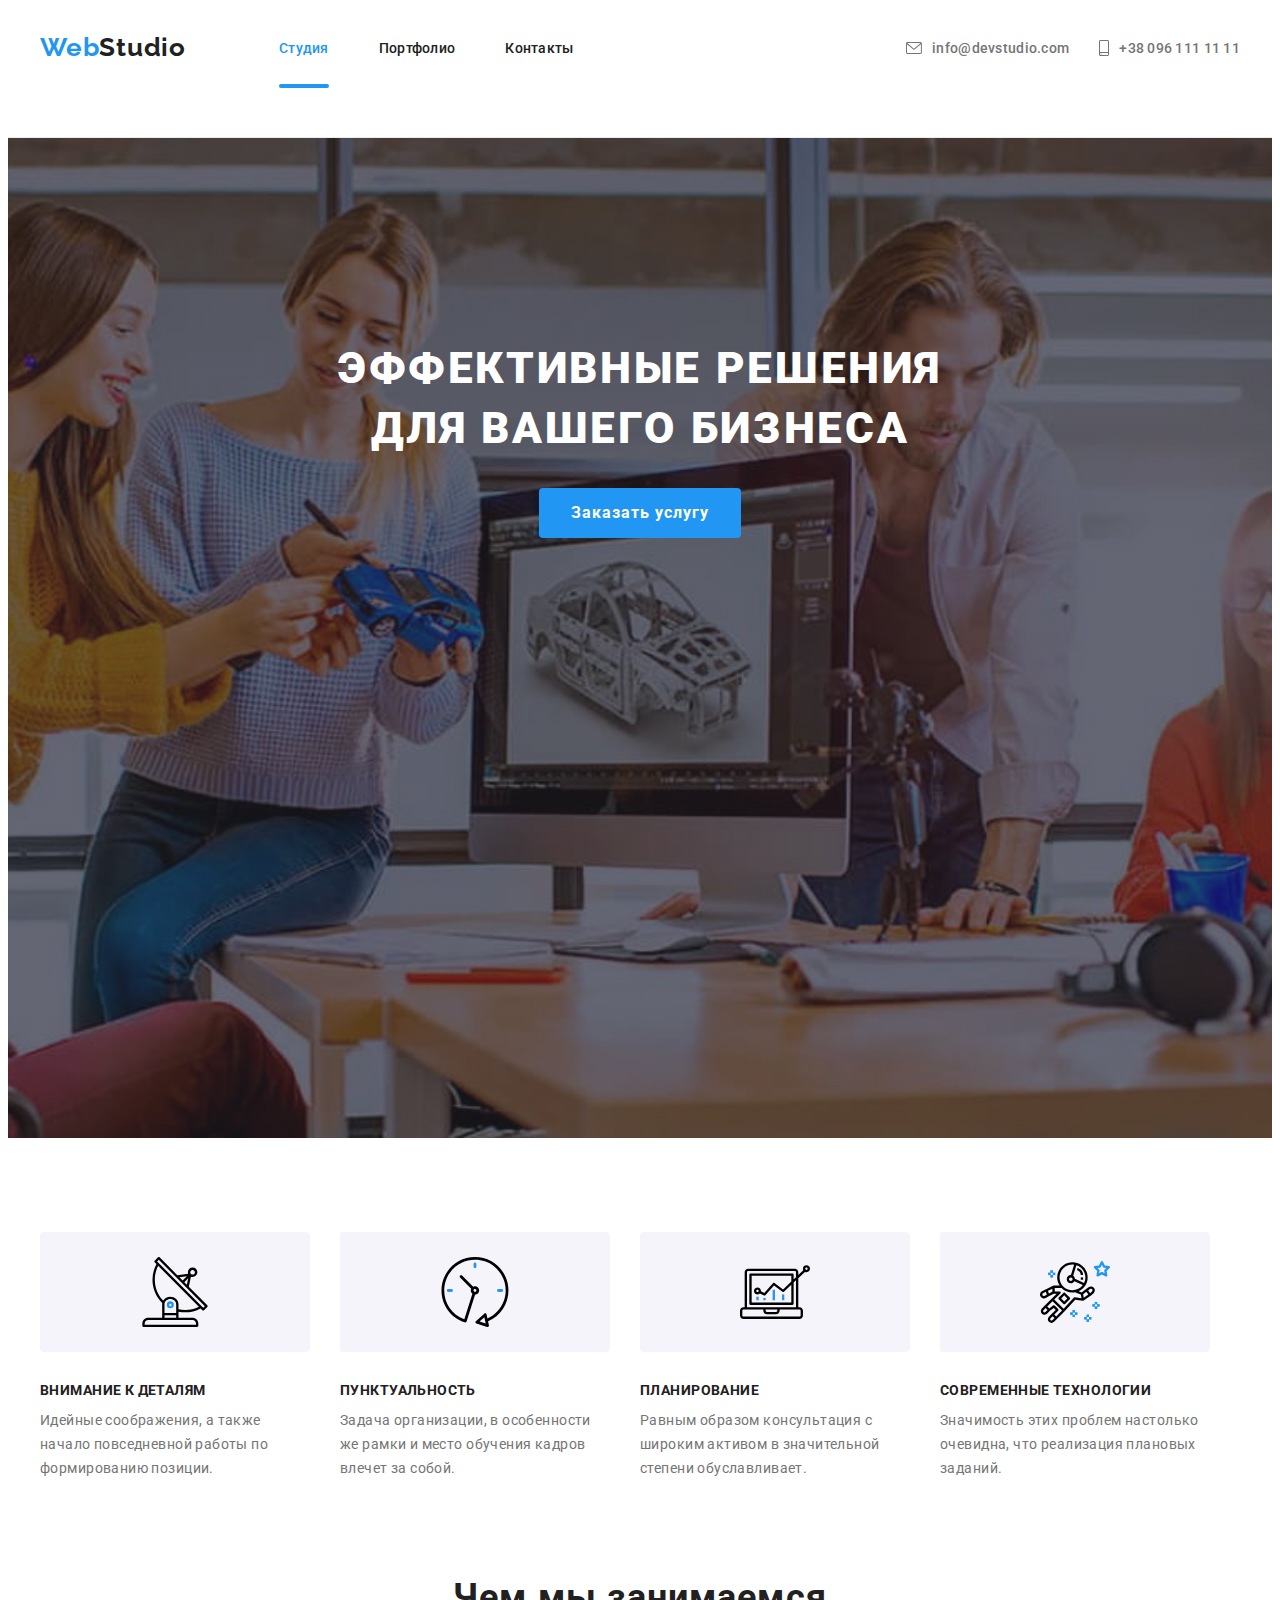
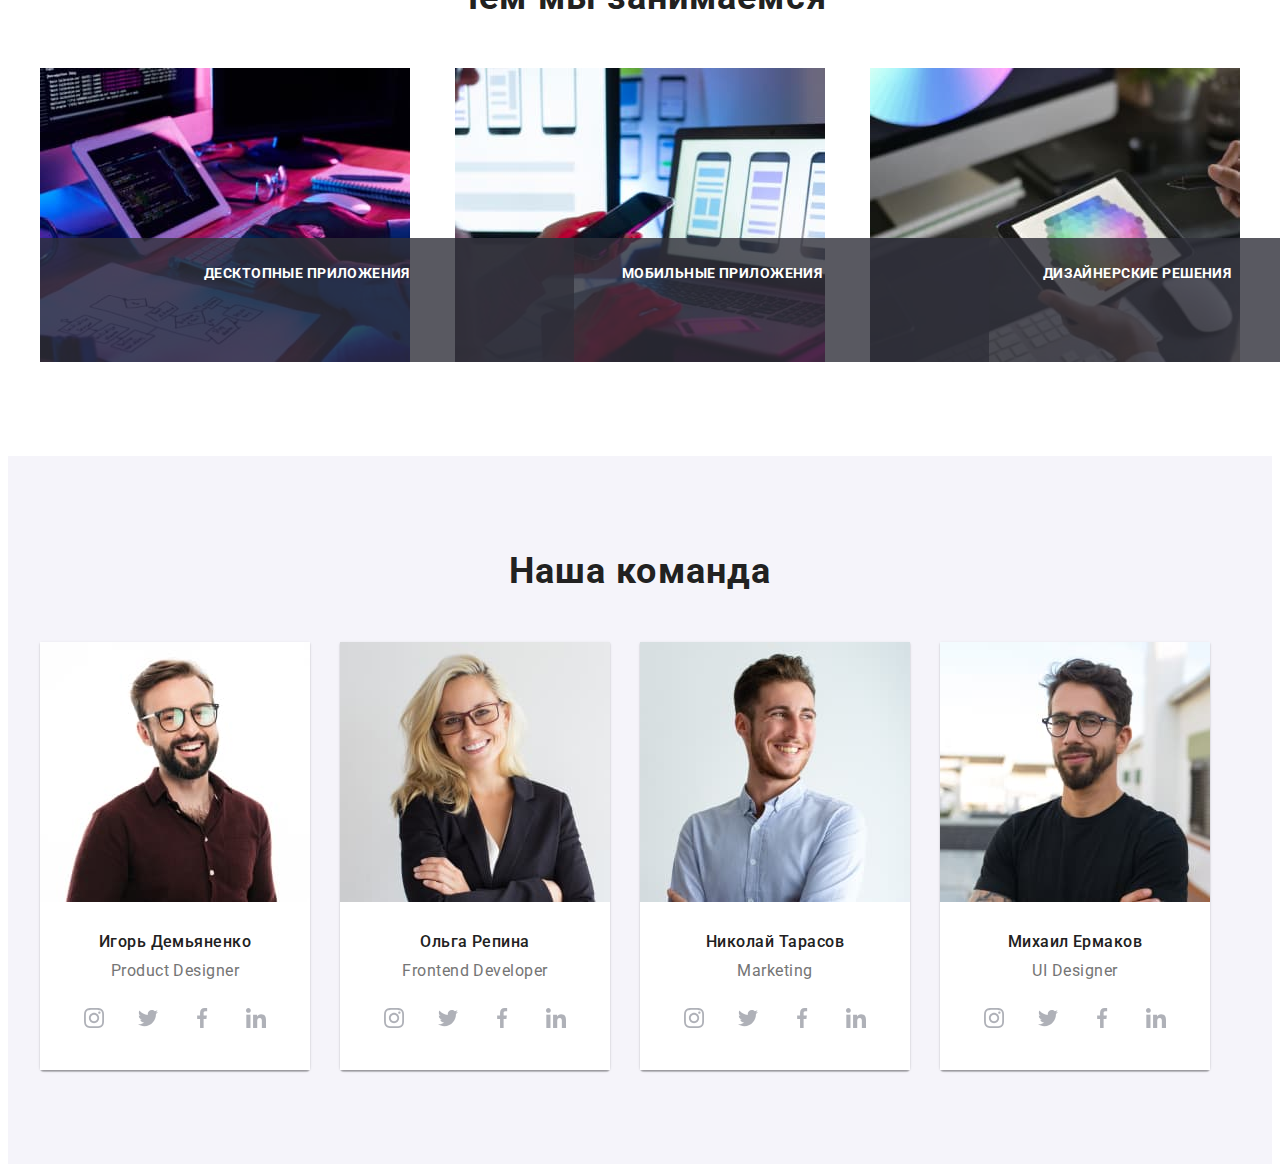
==== commit 6393a4ea: "markup commit" ====
--- a/index.html
+++ b/index.html
@@ -150,31 +150,47 @@
                 </ul>
             </div>
         </section>
-        <!-- <section>
+        <!-- ABOUT -->
+        <section class="about__section">
             <div class="container">
                 <h2 class="section__title">Чем мы занимаемся</h2>
                 <ul class="about list">
                     <li>
-                        <img class="about__img" src="./images/computer1.jpg" alt="фото компьютера" width="370" height="294">
+                        <picture>
+                            <source srcset="./images/about/desktop-apps1x.jpg 1x, ./images/about/desktop-apps2x.jpg 2x" media="(min-width: 1200px)"/>
+                            <img src="./images/about/desktop-apps1x.jpg" alt="Desktop apps" width="370" class="img-no-gap">
+                        </picture>
                         <p class="about__description">Десктопные приложения</p>
                     </li>
                     <li>
-                        <img class="about__img" src="./images/computer2.jpg" alt="фото компьютера" width="370" height="294">
+                        <picture>
+                            <source srcset="./images/about/mobile-apps1x.jpg 1x, ./images/about/mobile-apps2x.jpg 2x" media="(min-width: 1200px)"/>
+                            <img src="./images/about/mobile-apps1x.jpg" alt="Mobile apps" width="370" class="img-no-gap">
+                        </picture>
                         <p class="about__description">Мобильные приложения</p>
                     </li>
                     <li>
-                        <img class="about__img" src="./images/computer3.jpg" alt="фото компьютера" width="370" height="294">
+                        <picture>
+                            <source srcset="./images/about/designer1x.jpg 1x, ./images/about/designer2x.jpg 2x" media="(min-width: 1200px)"/>
+                            <img src="./images/about/designer1x.jpg" alt="Designs" width="370" class="img-no-gap">
+                        </picture>
                         <p class="about__description">Дизайнерские решения</p>
                     </li>
                 </ul>
             </div>
-        </section> -->
-        <!-- <section class="employees__section section">
+        </section>
+        <!-- EMPLOYEES -->
+        <section class="employees__section section">
             <div class="container">
                 <h2 class="section__title">Наша команда</h2>
                 <ul class="list employees">
                     <li class="employees__card">
-                        <img src="./images/team1.jpg" alt="фото сотрудника" width="270" height="260">
+                        <picture>
+                            <source srcset="./images/employees/igor1x.jpg 1x, ./images/employees/igor2x.jpg 2x" media="(min-width: 1200px)"/>
+                            <source srcset="./images/employees/igor-tablet1x.jpg 1x, ./images/employees/igor-tablet2x.jpg 2x" media="(min-width: 768px)"/>
+                            <source srcset="./images/employees/igor-mobile1x.jpg 1x, ./images/employees/igor-mobile2x.jpg 2x" media="(min-width: 480px)"/>
+                            <img src="./images/employees/igor-mobile1x.jpg" alt="Product Designer photo"/>
+                        </picture>
                         <div class="employees__box">
                             <h3 class="employees__name">Игорь Демьяненко</h3>
                             <p class="employees__position" lang="en">Product Designer</p>
@@ -211,7 +227,12 @@
                         </div>
                     </li>
                     <li class="employees__card">
-                        <img src="./images/team2.jpg" alt="фото сотрудника" width="270" height="260">
+                        <picture>
+                            <source srcset="./images/employees/olga1x.jpg 1x, ./images/employees/olga2x.jpg 2x" media="(min-width: 1200px)"/>
+                            <source srcset="./images/employees/olga-tablet1x.jpg 1x, ./images/employees/olga-tablet2x.jpg 2x" media="(min-width: 768px)"/>
+                            <source srcset="./images/employees/olga-mobile1x.jpg 1x, ./images/employees/olga-mobile2x.jpg 2x" media="(min-width: 480px)"/>
+                            <img src="./images/employees/olga-mobile1x.jpg" alt="Frontend Developer photo" class="img-no-gap"/>
+                        </picture>
                         <div class="employees__box">
                             <h3 class="employees__name">Ольга Репина</h3>
                             <p class="employees__position" lang="en">Frontend Developer</p>
@@ -248,7 +269,12 @@
                         </div>
                     </li>
                     <li class="employees__card">
-                        <img src="./images/team3.jpg" alt="фото сотрудника" width="270" height="260">
+                        <picture>
+                            <source srcset="./images/employees/nikolay1x.jpg 1x, ./images/employees/nikolay2x.jpg 2x" media="(min-width: 1200px)"/>
+                            <source srcset="./images/employees/nikolay-tablet1x.jpg 1x, ./images/employees/nikolay-tablet2x.jpg 2x" media="(min-width: 768px)"/>
+                            <source srcset="./images/employees/nikolay-mobile1x.jpg 1x, ./images/employees/nikolay-mobile2x.jpg 2x" media="(min-width: 480px)"/>
+                            <img src="./images/employees/nikolay-mobile1x.jpg" alt="Marketing photo" class="img-no-gap"/>
+                        </picture>
                         <div class="employees__box">
                             <h3 class="employees__name">Николай Тарасов</h3>
                             <p class="employees__position" lang="en">Marketing</p>
@@ -285,7 +311,12 @@
                         </div>
                     </li>
                     <li class="employees__card">
-                        <img src="./images/team4.jpg" alt="фото сотрудника" width="270" height="260">
+                        <picture>
+                            <source srcset="./images/employees/mikhail1x.jpg 1x, ./images/employees/mikhail2x.jpg 2x" media="(min-width: 1200px)"/>
+                            <source srcset="./images/employees/mikhail-tablet1x.jpg 1x, ./images/employees/mikhail-tablet2x.jpg 2x" media="(min-width: 768px)"/>
+                            <source srcset="./images/employees/mikhail-mobile1x.jpg 1x, ./images/employees/mikhail-mobile2x.jpg 2x" media="(min-width: 480px)"/>
+                            <img src="./images/employees/mikhail-mobile1x.jpg" alt="UI Designer photo" class="img-no-gap"/>
+                        </picture>
                         <div class="employees__box">
                             <h3 class="employees__name">Михаил Ермаков</h3>
                             <p class="employees__position" lang="en">UI Designer</p>
@@ -323,7 +354,7 @@
                     </li>
                 </ul>
             </div>
-        </section> -->
+        </section>
         <!-- <section class="section">
             <div class="container">
                 <h2 class="section__title">Постоянные клиенты</h2>
--- a/css/main.min.css
+++ b/css/main.min.css
@@ -1,2 +1,2 @@
-:root{--primary-font-family: "Roboto", sans-serif;--primary-text-color-theme-dark: #2196f3;--primary-text-color-theme-light: #212121;--secondary-text-color-theme-dark: #ffffff;--secondary-text-color-theme-light: #757575;--container-items: 1}.visually-hidden{position:absolute;width:1px;height:1px;margin:-1px;border:0;padding:0;white-space:nowrap;clip-path:inset(100%);clip:rect(0 0 0 0);overflow:hidden}body{font-family:"Roboto", sans-serif, "Raleway", sans-serif;color:#212121}h1,h2,h3,h4,p{margin-top:0;margin-bottom:0}ul{margin-top:0;margin-bottom:0;padding-left:0}img{display:block}address{font-style:normal}.list{list-style:none}.link{text-decoration:none}.section{padding-top:94px;padding-bottom:94px}.section__title{font-style:normal;font-weight:bold;font-size:36px;line-height:1.17;text-align:center;letter-spacing:0.03em;margin-bottom:50px}.container{min-width:320px;margin-left:auto;margin-right:auto;padding:0 calc(30px / 2)}@media screen and (min-width: 480px){.container{width:480px}}@media screen and (min-width: 768px){.container{width:768px}}@media screen and (min-width: 1200px){.container{width:1200px}}.hero__modal_button{display:block;min-width:200px;height:50px;padding:10px 32px;margin-left:auto;margin-right:auto;font-family:inherit;font-weight:700;font-size:16px;line-height:30px;letter-spacing:0.06em;color:var(--secondary-text-color-theme-dark);background-color:var(--primary-text-color-theme-dark);border:none;border-radius:4px;transition:background-color 250ms cubic-bezier(0.4, 0, 0.2, 1)}.hero__modal_button:hover,.hero__modal_button:focus{background-color:#188ce8;color:var(--secondary-text-color-theme-dark)}.social-list__link{display:flex;align-items:center;justify-content:center;width:44px;height:44px;background-color:transparent;border-radius:50%;transition:background-color 250ms cubic-bezier(0.4, 0, 0.2, 1)}.social-list__link:hover,.social-list__link:focus{background-color:var(--primary-text-color-theme-dark)}.social-list{display:flex;margin-top:16px;justify-content:space-between;padding-bottom:30px}.social-list__icon{fill:#afb1b8}.social-list__link:hover .social-list__icon,.social-list__link:focus .social-list__icon{fill:var(--secondary-text-color-theme-dark)}@media screen and (min-width: 768px){.mobile-menu{display:none}.mobile-menu-button{display:none}}.header{padding-top:16px;padding-bottom:16px;border-bottom:1px solid #ececec;background-color:var(--secondary-text-color-theme-dark)}@media screen and (min-width: 768px){.header{padding:0;height:80px}}@media screen and (min-width: 1200px){.header{padding-top:24px;padding-bottom:25px}}.header__container{display:flex;justify-content:space-between;align-items:center}.navigation{display:flex;align-items:center}@media screen and (min-width: 768px){.navigation{margin-top:32px;margin-bottom:32px}}@media screen and (min-width: 1200px){.navigation{margin-top:0px;margin-bottom:0px}}.nav-list{display:none}.nav-list__item:not(:last-child){margin-right:50px}@media screen and (min-width: 768px){.nav-list{display:flex;align-items:center}}.nav-list__link{font-style:normal;font-weight:500;font-size:14px;line-height:16px;letter-spacing:0.02em;transition:color 250ms cubic-bezier(0.4, 0, 0.2, 1);color:var(--primary-text-color-theme-light)}.nav-list__link:hover,.nav-list__link:focus{color:var(--primary-text-color-theme-dark)}.nav-list__link_current{position:relative;color:var(--primary-text-color-theme-dark)}.nav-list__link_current::after{content:"";position:absolute;left:0;height:4px;width:100%;bottom:-30px;border-radius:2px;background-color:var(--primary-text-color-theme-dark)}@media screen and (min-width: 1200px){.nav-list__link::after{bottom:-32px}}.header__contacts{display:none}@media screen and (min-width: 768px){.header__contacts{display:flex;flex-direction:column}.header__contacts_email_icon{width:14px;height:10px;margin-right:10px;fill:var(--secondary-text-color-theme-light)}.header__contacts_phone_icon{width:10px;height:14px;margin-right:10px;fill:var(--secondary-text-color-theme-light)}.header__contacts_item{display:flex;align-items:center;font-weight:500;font-size:12px;line-height:14px;letter-spacing:0.02em;color:var(--secondary-text-color-theme-light)}.header__contacts_item:not(:last-child){margin-bottom:10px}}@media screen and (min-width: 1200px){.header__contacts{flex-direction:row;display:flex;align-items:center;margin-left:auto}.header__contacts_item{font-size:14px;line-height:16px;transition:color 250ms cubic-bezier(0.4, 0, 0.2, 1),fill 250ms cubic-bezier(0.4, 0, 0.2, 1)}.header__contacts_item:hover,.header__contacts_item:focus,.header__contacts_item:hover .header__contacts_icon,.header__contacts_item:focus .header__contacts_icon{color:var(--primary-text-color-theme-dark);fill:var(--primary-text-color-theme-dark)}.header__contacts_item:not(:last-child){margin-right:30px}.header__contacts_item:first-child{margin-bottom:0}.header__contacts_email_icon{width:16px;height:12px}.header__contacts_phone_icon{width:10px;height:16px}}.logo{font-family:'Raleway';font-weight:700;font-size:24px;line-height:28px;letter-spacing:0.03em;color:var(--primary-text-color-theme-light)}@media screen and (min-width: 1200px){.logo{margin-right:93px;font-size:26px;line-height:31px}}.logo__part{color:var(--primary-text-color-theme-dark)}.logo{font-family:'Raleway';font-weight:700;font-size:24px;line-height:28px;letter-spacing:0.03em;color:var(--primary-text-color-theme-light)}@media screen and (min-width: 1200px){.logo{margin-right:93px;font-size:26px;line-height:31px}}.logo__part{color:var(--primary-text-color-theme-dark)}.footer__logo{color:var(--secondary-text-color-theme-dark)}.footer{background-color:#2f303a;width:100%;padding-top:60px;padding-bottom:60px}.footer__location{display:flex;flex-direction:column;margin-top:20px;font-style:normal;font-weight:normal;font-size:14px;line-height:1.71;letter-spacing:0.03em;color:var(--secondary-text-color-theme-dark)}.footer__box{display:flex}.footer__left{display:flexbox}.footer__contact_item{margin-top:9px;font-style:normal;font-weight:400;font-size:14px;line-height:1.7;letter-spacing:0.02em;color:rgba(255,255,255,0.6)}.footer__center{display:flexbox;margin-left:70px;padding-top:12px;width:206px;height:80px}.join__list{display:flex;justify-content:space-between}.join__link{display:flex;align-items:center;justify-content:center;width:44px;height:44px;background-color:rgba(255,255,255,0.1);border-radius:50%;transition:background-color 250ms cubic-bezier(0.4, 0, 0.2, 1)}.join__link:hover>.join__icon,.join__link:focus>.join__icon{fill:var(--secondary-text-color-theme-dark)}.join__link:hover,.join__link:focus{background-color:var(--primary-text-color-theme-dark);background-image:none}.join__icon{fill:var(--secondary-text-color-theme-dark)}.join{display:flex}.join__box{display:flex;flex-direction:column;margin-top:20px}.join__title{color:#ffffff;font-style:normal;font-weight:bold;font-size:14px;line-height:16 px;letter-spacing:0.03em;text-transform:uppercase}.footer__label{display:block;margin-bottom:20px}.footer__input{display:block;padding-left:16px;border:1px solid rgba(255,255,255,0.3);border-radius:4px;background-color:transparent;width:358px;height:50px;font-style:normal;font-weight:400;font-size:16px;line-height:20px;letter-spacing:0.03em;color:rgba(255,255,255,0.6)}.footer__right{display:flex;margin-left:93px;padding-top:12px}.footer__button_wrapper{margin-top:36px;margin-left:12px}.footer__button{display:flex;justify-content:center;align-items:center;width:200px;height:50px;background-color:var(--primary-text-color-theme-dark);color:var(--secondary-text-color-theme-dark);box-shadow:0px 4px 4px rgba(0,0,0,0.15);transition:background-color 250ms cubic-bezier(0.4, 0, 0.2, 1);border-radius:4px;border:none;font-style:normal;font-weight:700;font-size:16px;line-height:30px;letter-spacing:0.06em}.footer__button:hover,.footer__button:focus{background-color:#188ce8;color:var(--secondary-text-color-theme-dark)}.footer__button_icon{fill:var(--secondary-text-color-theme-dark);margin-left:10px}.hero{background-image:linear-gradient(to right, rgba(47,48,58,0.4), rgba(47,48,58,0.4)),url("/images/hero/header1x-mobile.jpg");background-size:cover;background-repeat:no-repeat;background-position:center;min-width:320px;width:100%;height:400px;margin:0 auto;text-align:center;padding:118px 0}@media (min-device-pixel-ratio: 2), (-webkit-min-device-pixel-ratio: 2), (min-resolution: 192dpi), (min-resolution: 2dppx){.hero{background-image:linear-gradient(to right, rgba(47,48,58,0.4), rgba(47,48,58,0.4)),url("/images/hero/header2x-mobile.jpg")}}@media screen and (min-width: 768px){.hero{background-image:linear-gradient(to right, rgba(47,48,58,0.4), rgba(47,48,58,0.4)),url("/images/hero/Header1x-tablet img.jpg")}}@media screen and (min-width: 768px) and (min-device-pixel-ratio: 2), screen and (min-width: 768px) and (-webkit-min-device-pixel-ratio: 2), screen and (min-width: 768px) and (min-resolution: 192dpi), screen and (min-width: 768px) and (min-resolution: 2dppx){.hero{background-image:linear-gradient(to right, rgba(47,48,58,0.4), rgba(47,48,58,0.4)),url("/images/hero/Header2x-tablet img@2x.jpg")}}@media screen and (min-width: 1200px){.hero{height:600px;max-width:1600px;padding:200px 0;background-image:linear-gradient(to right, rgba(47,48,58,0.4), rgba(47,48,58,0.4)),url("/images/hero/header1x.jpg")}}@media screen and (min-width: 1200px) and (min-device-pixel-ratio: 2), screen and (min-width: 1200px) and (-webkit-min-device-pixel-ratio: 2), screen and (min-width: 1200px) and (min-resolution: 192dpi), screen and (min-width: 1200px) and (min-resolution: 2dppx){.hero{background-image:linear-gradient(to right, rgba(47,48,58,0.4), rgba(47,48,58,0.4)),url("/images/hero/header2x.jpg")}}.hero .hero__title{color:var(--secondary-text-color-theme-dark);max-width:360px;margin-left:auto;margin-right:auto;margin-bottom:30px;font-weight:900;font-size:26px;line-height:42px;letter-spacing:0.06em;text-transform:uppercase}@media screen and (min-width: 1200px){.hero .hero__title{min-width:696px;font-size:44px;line-height:60px}}.description{display:flex;flex-wrap:wrap}@media screen and (min-width: 768px){.description{display:flex;flex-wrap:wrap;margin-left:-30px;margin-top:-30px}}@media screen and (min-width: 1200px){.description{display:flex;margin-left:-30px;margin-top:-30px}}.description__card{flex-basis:calc(480px / 1 - 30px)}@media screen and (min-width: 768px){.description__card{flex-basis:calc(768px / 2 - 30px);margin-top:30px;margin-left:30px}}@media screen and (min-width: 768px) and (min-width: 1200px){.description__card{flex-basis:calc(1200px / 4 - 30px);margin-top:30px;margin-left:30px;width:270px}}.description__box{display:flex;align-items:center;justify-content:center;width:100%;height:120px;background-color:#f5f4fa;margin-bottom:30px;border-radius:4px}.description__title{font-weight:700;font-size:14px;line-height:16px;letter-spacing:0.03em;text-transform:uppercase}@media screen and (max-width: 767px){.description__title{text-align:center}}.description__list{margin-top:10px;padding-bottom:2px;font-weight:400;font-size:14px;line-height:24px;letter-spacing:0.03em;color:var(--secondary-text-color-theme-light)}.about{display:flex;justify-content:space-between;padding-bottom:94px}.about__img{position:relative;display:block}.about__description{position:absolute;font-style:normal;font-weight:700;font-size:14px;line-height:16px;letter-spacing:0.03em;text-align:center;height:70px;width:370px;padding:27px 82px;text-transform:uppercase;transform:translateY(-100%);color:var(--secondary-text-color-theme-dark);background-color:rgba(47,48,58,0.8)}.employees__section{background-color:#f5f4fa}.employees{display:flex;flex-wrap:nowrap;margin-left:-30px;margin-top:-30px}.employees__card{flex-basis:calc((100%-120px) / 4);margin-top:30px;margin-left:30px;box-shadow:0px 1px 3px rgba(0,0,0,0.12),0px 1px 1px rgba(0,0,0,0.14),0px 2px 1px rgba(0,0,0,0.2);border-radius:0px 0px 4px 4px}.employees__name{font-style:normal;font-weight:500;font-size:16px;line-height:1.19;text-align:center;letter-spacing:0.03em;margin-bottom:10px}.employees__box{padding-top:30px;padding-left:32px;padding-right:32px;background-color:var(--secondary-text-color-theme-dark)}.employees__position{font-style:normal;font-weight:normal;font-size:16px;line-height:1.19;text-align:center;letter-spacing:0.03em;color:var(--secondary-text-color-theme-light)}.clients{display:flex;align-items:center;justify-content:center}.clients__item:not(:last-child){margin-right:30px}.clients__box{display:flex;align-items:center;justify-content:center;width:170px;height:92px;border-radius:4px;background-color:var(--secondary-text-color-theme-dark);border:1px solid #afb1b8;transition:border-color 250ms cubic-bezier(0.4, 0, 0.2, 1)}.clients__box:hover,.clients__box:focus,.clients__box:hover .clients__icon,.clients__box:focus .clients__icon{fill:var(--primary-text-color-theme-dark);border-color:var(--primary-text-color-theme-dark)}.clients__icon{fill:#afb1b8;transition:fill 250ms cubic-bezier(0.4, 0, 0.2, 1)}.mobile-menu-button{display:flex;align-items:center;justify-content:center;position:absolute;top:10px;right:15px;width:40px;height:40px;background-color:transparent;border:none;padding:0;line-height:0}.mobile-menu-button__icon{fill:var(--primary-text-color-theme-light);transition:fill 250ms cubic-bezier(0.4, 0, 0.2, 1)}.mobile-menu-button__icon:hover,.mobile-menu-button__icon:focus{fill:var(--primary-text-color-theme-dark)}@media screen and (min-width: 768px){.mobile-menu-button{display:none}}.mobile-menu__close_button{display:flex;align-items:center;justify-content:center;position:absolute;top:10px;right:15px;width:40px;height:40px;background-color:transparent;border:none;padding:0;line-height:0}.mobile-menu__close_icon{fill:var(--primary-text-color-theme-light);transition:fill 250ms cubic-bezier(0.4, 0, 0.2, 1)}.mobile-menu__close_icon:hover,.mobile-menu__close_icon:focus{fill:var(--primary-text-color-theme-dark)}.mobile-menu{display:flex;flex-direction:column;position:fixed;z-index:10;top:0;left:0;width:100vw;min-width:320px;height:100vh;min-height:100%;padding:48px 40px;overflow:auto;transition:opacity 250ms cubic-bezier(0.4, 0, 0.2, 1),visibility 250ms cubic-bezier(0.4, 0, 0.2, 1);background-color:var(--secondary-text-color-theme-dark)}.mobile-menu_is-hidden{opacity:0;visibility:hidden;pointer-events:none}.mobile-menu__top{margin-right:auto}.mobile-menu__nav_item:not(:last-child){margin-bottom:32px}.mobile-menu__nav_link{font-style:normal;font-weight:500;font-size:40px;line-height:47px;letter-spacing:0.02em;color:var(--primary-text-color-theme-light);transition:color 250ms cubic-bezier(0.4, 0, 0.2, 1)}.mobile-menu__nav_link.current{color:var(--primary-text-color-theme-dark)}.mobile-menu__middle{margin-top:auto;margin-right:auto}.mobile-menu__phone{display:block;font-weight:500;font-size:34px;line-height:40px;letter-spacing:0.02em;margin-bottom:32px;color:var(--primary-text-color-theme-dark)}.mobile-menu__email{display:block;font-weight:500;font-size:24px;line-height:28px;letter-spacing:0.02em;margin-bottom:64px;color:var(--secondary-text-color-theme-light)}.mobile-menu__bottom{display:flex}.mobile-menu__social-item:not(:last-child){border-right:1px solid rgba(33,33,33,0.2);padding-right:10px}.mobile-menu__social-item:not(:first-child){padding-left:10px}.mobile-menu__social_link{font-style:normal;font-weight:500;font-size:18px;line-height:22px;letter-spacing:0.02em;color:var(--primary-text-color-theme-dark)}.backdrop{position:fixed;top:0;left:0;width:100vw;height:100vh;background-color:rgba(0,0,0,0.2);transition:visibility 250ms cubic-bezier(0.4, 0, 0.2, 1),opacity 250ms cubic-bezier(0.4, 0, 0.2, 1)}.backdrop.backdrop.is-hidden{opacity:0;visibility:hidden;pointer-events:none}.modal{position:absolute;top:50%;left:50%;transform:translate(-50%, -50%);min-width:528px;min-height:581px;padding:40px;background-color:var(--secondary-text-color-theme-dark);box-shadow:0px 1px 3px rgba(0,0,0,0.12),0px 1px 1px rgba(0,0,0,0.14),0px 2px 1px rgba(0,0,0,0.2);border-radius:4px}.modal__button{position:absolute;top:8px;right:8px;display:flex;justify-content:center;align-items:center;width:30px;height:30px;background-color:var(--secondary-text-color-theme-dark);border-radius:50%;border:1px solid rgba(0,0,0,0.1);padding:0}.modal__icon:hover{fill:var(--primary-text-color-theme-dark)}.contact-form__title{font-style:normal;font-weight:700;font-size:20px;line-height:23px;text-align:center;letter-spacing:0.03em;color:var(--primary-text-color-theme-light);padding-bottom:12px}.contact-form__input{width:100%;height:40px;border:1px solid rgba(33,33,33,0.2);box-sizing:border-box;border-radius:4px;padding-left:42px;transition:border-color 250ms cubic-bezier(0.4, 0, 0.2, 1)}.contact-form__input:focus{outline:none;border-color:var(--primary-text-color-theme-dark)}.contact-form__field{display:block}.contact-form__field:not(:first-of-type){margin-top:10px}.contact-form__name{display:inline-block;margin-bottom:4px;font-style:normal;font-weight:400;font-size:12px;line-height:14px;letter-spacing:0.01em;color:var(--secondary-text-color-theme-light)}.contact-form__wrapper{position:relative;display:block}.contact-form__icon{position:absolute;top:50%;left:12px;transform:translateY(-50%);transition:fill 250ms cubic-bezier(0.4, 0, 0.2, 1)}.contact-form__input:focus+.contact-form__icon{fill:var(--primary-text-color-theme-dark)}.contact-form__message{width:100%;height:120px;padding:12px 16px;resize:none;border:1px solid rgba(33,33,33,0.2);box-sizing:border-box;border-radius:4px;transition:border-color 250ms cubic-bezier(0.4, 0, 0.2, 1)}.contact-form__message:focus{outline:none;border-color:var(--primary-text-color-theme-dark)}.contact-form__message::placeholder{font-weight:400;font-size:12px;line-height:14px;letter-spacing:0.01em;color:rgba(117,117,117,0.5)}.contact-form__box{margin-top:20px}.contact-form__label{display:flex;align-items:center;justify-content:space-evenly;font-style:normal;font-weight:400;font-size:14px;line-height:24px;letter-spacing:0.03em;color:var(--secondary-text-color-theme-light)}.contact-form__label::before{display:flex;justify-content:center;align-items:center;width:16px;height:15px;content:" ";border:2px solid var(--primary-text-color-theme-light);border-radius:1px;margin-right:8px}.contact-form__checkbox:checked+.contact-form__label::before{border-color:var(--primary-text-color-theme-dark);background-image:url(../images/icon-check.svg);background-color:var(--primary-text-color-theme-dark);background-size:contain;background-origin:border-box}.contact-form__terms{font-style:normal;font-weight:400;font-size:14px;line-height:24px;letter-spacing:0.03em;text-decoration-line:underline;color:var(--primary-text-color-theme-dark)}.submit-button{display:block;min-width:200px;height:50px;padding:10px 32px;margin-top:30px;margin-left:auto;margin-right:auto;font-family:inherit;font-style:normal;font-weight:bold;font-size:16px;line-height:30px;letter-spacing:0.06em;color:var(--secondary-text-color-theme-dark);background-color:var(--primary-text-color-theme-dark);border:none;border-radius:4px;transition:background-color 250ms cubic-bezier(0.4, 0, 0.2, 1)}.submit-button:hover,.submit-button:focus{background-color:#188ce8;color:var(--secondary-text-color-theme-dark)}
+:root{--primary-font-family: "Roboto", sans-serif;--primary-text-color-theme-dark: #2196f3;--primary-text-color-theme-light: #212121;--secondary-text-color-theme-dark: #ffffff;--secondary-text-color-theme-light: #757575;--container-items: 1}.visually-hidden{position:absolute;width:1px;height:1px;margin:-1px;border:0;padding:0;white-space:nowrap;clip-path:inset(100%);clip:rect(0 0 0 0);overflow:hidden}body{font-family:"Roboto", sans-serif, "Raleway", sans-serif;color:#212121}h1,h2,h3,h4,p{margin-top:0;margin-bottom:0}ul{margin-top:0;margin-bottom:0;padding-left:0}img{display:block}address{font-style:normal}.list{list-style:none}.link{text-decoration:none}.section{padding-top:60px;padding-bottom:60px;min-width:320px}@media screen and (min-width: 1200px){.section{padding-top:94px;padding-bottom:94px}}.section__title{font-style:normal;font-weight:bold;font-size:36px;line-height:1.17;text-align:center;letter-spacing:0.03em;margin-bottom:50px}img{display:block;max-width:100%;height:auto;width:100%}.img-no-gap{display:block}.container{min-width:320px;margin-left:auto;margin-right:auto;padding:0 calc(30px / 2)}@media screen and (min-width: 480px){.container{width:480px}}@media screen and (min-width: 768px){.container{width:768px}}@media screen and (min-width: 1200px){.container{width:1200px}}.hero__modal_button{display:block;min-width:200px;height:50px;padding:10px 32px;margin-left:auto;margin-right:auto;font-family:inherit;font-weight:700;font-size:16px;line-height:30px;letter-spacing:0.06em;color:var(--secondary-text-color-theme-dark);background-color:var(--primary-text-color-theme-dark);border:none;border-radius:4px;transition:background-color 250ms cubic-bezier(0.4, 0, 0.2, 1)}.hero__modal_button:hover,.hero__modal_button:focus{background-color:#188ce8;color:var(--secondary-text-color-theme-dark)}.social-list__link{display:flex;align-items:center;justify-content:center;width:44px;height:44px;background-color:transparent;border-radius:50%;transition:background-color 250ms cubic-bezier(0.4, 0, 0.2, 1)}.social-list__link:hover,.social-list__link:focus{background-color:var(--primary-text-color-theme-dark)}.social-list{display:flex;margin-top:16px;justify-content:space-between;padding-bottom:30px}.social-list__icon{fill:#afb1b8}.social-list__link:hover .social-list__icon,.social-list__link:focus .social-list__icon{fill:var(--secondary-text-color-theme-dark)}@media screen and (min-width: 768px){.mobile-menu{display:none}.mobile-menu-button{display:none}}.header{padding-top:16px;padding-bottom:16px;border-bottom:1px solid #ececec;background-color:var(--secondary-text-color-theme-dark)}@media screen and (min-width: 768px){.header{padding:0;height:80px}}@media screen and (min-width: 1200px){.header{padding-top:24px;padding-bottom:25px}}.header__container{display:flex;justify-content:space-between;align-items:center}.navigation{display:flex;align-items:center}@media screen and (min-width: 768px){.navigation{margin-top:32px;margin-bottom:32px}}@media screen and (min-width: 1200px){.navigation{margin-top:0px;margin-bottom:0px}}.nav-list{display:none}.nav-list__item:not(:last-child){margin-right:50px}@media screen and (min-width: 768px){.nav-list{display:flex;align-items:center}}.nav-list__link{font-style:normal;font-weight:500;font-size:14px;line-height:16px;letter-spacing:0.02em;transition:color 250ms cubic-bezier(0.4, 0, 0.2, 1);color:var(--primary-text-color-theme-light)}.nav-list__link:hover,.nav-list__link:focus{color:var(--primary-text-color-theme-dark)}.nav-list__link_current{position:relative;color:var(--primary-text-color-theme-dark)}.nav-list__link_current::after{content:"";position:absolute;left:0;height:4px;width:100%;bottom:-30px;border-radius:2px;background-color:var(--primary-text-color-theme-dark)}@media screen and (min-width: 1200px){.nav-list__link::after{bottom:-32px}}.header__contacts{display:none}@media screen and (min-width: 768px){.header__contacts{display:flex;flex-direction:column}.header__contacts_email_icon{width:14px;height:10px;margin-right:10px;fill:var(--secondary-text-color-theme-light)}.header__contacts_phone_icon{width:10px;height:14px;margin-right:10px;fill:var(--secondary-text-color-theme-light)}.header__contacts_item{display:flex;align-items:center;font-weight:500;font-size:12px;line-height:14px;letter-spacing:0.02em;color:var(--secondary-text-color-theme-light)}.header__contacts_item:not(:last-child){margin-bottom:10px}}@media screen and (min-width: 1200px){.header__contacts{flex-direction:row;display:flex;align-items:center;margin-left:auto}.header__contacts_item{font-size:14px;line-height:16px;transition:color 250ms cubic-bezier(0.4, 0, 0.2, 1),fill 250ms cubic-bezier(0.4, 0, 0.2, 1)}.header__contacts_item:hover,.header__contacts_item:focus,.header__contacts_item:hover .header__contacts_icon,.header__contacts_item:focus .header__contacts_icon{color:var(--primary-text-color-theme-dark);fill:var(--primary-text-color-theme-dark)}.header__contacts_item:not(:last-child){margin-right:30px}.header__contacts_item:first-child{margin-bottom:0}.header__contacts_email_icon{width:16px;height:12px}.header__contacts_phone_icon{width:10px;height:16px}}.logo{font-family:'Raleway';font-weight:700;font-size:24px;line-height:28px;letter-spacing:0.03em;color:var(--primary-text-color-theme-light)}@media screen and (min-width: 1200px){.logo{margin-right:93px;font-size:26px;line-height:31px}}.logo__part{color:var(--primary-text-color-theme-dark)}.logo{font-family:'Raleway';font-weight:700;font-size:24px;line-height:28px;letter-spacing:0.03em;color:var(--primary-text-color-theme-light)}@media screen and (min-width: 1200px){.logo{margin-right:93px;font-size:26px;line-height:31px}}.logo__part{color:var(--primary-text-color-theme-dark)}.footer__logo{color:var(--secondary-text-color-theme-dark)}.footer{background-color:#2f303a;width:100%;padding-top:60px;padding-bottom:60px}.footer__location{display:flex;flex-direction:column;margin-top:20px;font-style:normal;font-weight:normal;font-size:14px;line-height:1.71;letter-spacing:0.03em;color:var(--secondary-text-color-theme-dark)}.footer__box{display:flex}.footer__left{display:flexbox}.footer__contact_item{margin-top:9px;font-style:normal;font-weight:400;font-size:14px;line-height:1.7;letter-spacing:0.02em;color:rgba(255,255,255,0.6)}.footer__center{display:flexbox;margin-left:70px;padding-top:12px;width:206px;height:80px}.join__list{display:flex;justify-content:space-between}.join__link{display:flex;align-items:center;justify-content:center;width:44px;height:44px;background-color:rgba(255,255,255,0.1);border-radius:50%;transition:background-color 250ms cubic-bezier(0.4, 0, 0.2, 1)}.join__link:hover>.join__icon,.join__link:focus>.join__icon{fill:var(--secondary-text-color-theme-dark)}.join__link:hover,.join__link:focus{background-color:var(--primary-text-color-theme-dark);background-image:none}.join__icon{fill:var(--secondary-text-color-theme-dark)}.join{display:flex}.join__box{display:flex;flex-direction:column;margin-top:20px}.join__title{color:#ffffff;font-style:normal;font-weight:bold;font-size:14px;line-height:16 px;letter-spacing:0.03em;text-transform:uppercase}.footer__label{display:block;margin-bottom:20px}.footer__input{display:block;padding-left:16px;border:1px solid rgba(255,255,255,0.3);border-radius:4px;background-color:transparent;width:358px;height:50px;font-style:normal;font-weight:400;font-size:16px;line-height:20px;letter-spacing:0.03em;color:rgba(255,255,255,0.6)}.footer__right{display:flex;margin-left:93px;padding-top:12px}.footer__button_wrapper{margin-top:36px;margin-left:12px}.footer__button{display:flex;justify-content:center;align-items:center;width:200px;height:50px;background-color:var(--primary-text-color-theme-dark);color:var(--secondary-text-color-theme-dark);box-shadow:0px 4px 4px rgba(0,0,0,0.15);transition:background-color 250ms cubic-bezier(0.4, 0, 0.2, 1);border-radius:4px;border:none;font-style:normal;font-weight:700;font-size:16px;line-height:30px;letter-spacing:0.06em}.footer__button:hover,.footer__button:focus{background-color:#188ce8;color:var(--secondary-text-color-theme-dark)}.footer__button_icon{fill:var(--secondary-text-color-theme-dark);margin-left:10px}.hero{background-image:linear-gradient(to right, rgba(47,48,58,0.4), rgba(47,48,58,0.4)),url("/images/hero/header1x-mobile.jpg");background-size:cover;background-repeat:no-repeat;background-position:center;min-width:320px;width:100%;height:400px;margin:0 auto;text-align:center;padding:118px 0}@media (min-device-pixel-ratio: 2), (-webkit-min-device-pixel-ratio: 2), (min-resolution: 192dpi), (min-resolution: 2dppx){.hero{background-image:linear-gradient(to right, rgba(47,48,58,0.4), rgba(47,48,58,0.4)),url("/images/hero/header2x-mobile.jpg")}}@media screen and (min-width: 768px){.hero{background-image:linear-gradient(to right, rgba(47,48,58,0.4), rgba(47,48,58,0.4)),url("/images/hero/Header1x-tablet img.jpg")}}@media screen and (min-width: 768px) and (min-device-pixel-ratio: 2), screen and (min-width: 768px) and (-webkit-min-device-pixel-ratio: 2), screen and (min-width: 768px) and (min-resolution: 192dpi), screen and (min-width: 768px) and (min-resolution: 2dppx){.hero{background-image:linear-gradient(to right, rgba(47,48,58,0.4), rgba(47,48,58,0.4)),url("/images/hero/Header2x-tablet img@2x.jpg")}}@media screen and (min-width: 1200px){.hero{height:600px;max-width:1600px;padding:200px 0;background-image:linear-gradient(to right, rgba(47,48,58,0.4), rgba(47,48,58,0.4)),url("/images/hero/header1x.jpg")}}@media screen and (min-width: 1200px) and (min-device-pixel-ratio: 2), screen and (min-width: 1200px) and (-webkit-min-device-pixel-ratio: 2), screen and (min-width: 1200px) and (min-resolution: 192dpi), screen and (min-width: 1200px) and (min-resolution: 2dppx){.hero{background-image:linear-gradient(to right, rgba(47,48,58,0.4), rgba(47,48,58,0.4)),url("/images/hero/header2x.jpg")}}.hero .hero__title{color:var(--secondary-text-color-theme-dark);max-width:360px;margin-left:auto;margin-right:auto;margin-bottom:30px;font-weight:900;font-size:26px;line-height:42px;letter-spacing:0.06em;text-transform:uppercase}@media screen and (min-width: 1200px){.hero .hero__title{min-width:696px;font-size:44px;line-height:60px}}.description{display:flex;flex-wrap:wrap}@media screen and (min-width: 768px){.description{display:flex;flex-wrap:wrap;margin-left:-30px;margin-top:-30px}}@media screen and (min-width: 1200px){.description{display:flex}}.description__card{flex-basis:calc(480px / 1 - 30px)}@media screen and (min-width: 768px){.description__card{flex-basis:calc(768px / 2 - 30px);margin-top:30px;margin-left:30px}}@media screen and (min-width: 768px) and (min-width: 1200px){.description__card{flex-basis:calc(1200px / 4 - 30px);margin-top:30px;margin-left:30px;width:270px}}.description__box{display:flex;align-items:center;justify-content:center;width:100%;height:120px;background-color:#f5f4fa;margin-bottom:30px;border-radius:4px}.description__title{font-weight:700;font-size:14px;line-height:16px;letter-spacing:0.03em;text-transform:uppercase}@media screen and (max-width: 767px){.description__title{text-align:center}}.description__list{margin-top:10px;padding-bottom:2px;font-weight:400;font-size:14px;line-height:24px;letter-spacing:0.03em;color:var(--secondary-text-color-theme-light)}.about__section{padding-top:0}@media screen and (max-width: 1199px){.about__section{display:none}}.about{display:flex;justify-content:space-between;padding-bottom:94px}.about__img{position:relative;display:block}.about__description{position:absolute;font-style:normal;font-weight:700;font-size:14px;line-height:16px;letter-spacing:0.03em;text-align:center;height:70px;width:370px;padding:27px 82px;text-transform:uppercase;transform:translateY(-100%);color:var(--secondary-text-color-theme-dark);background-color:rgba(47,48,58,0.8)}.employees__section{background-color:#f5f4fa;margin-left:auto;margin-right:auto}.employees{display:flex;flex-wrap:wrap}@media screen and (min-width: 768px){.employees{display:flex;flex-wrap:wrap;margin-left:-30px;margin-top:-30px}}@media screen and (min-width: 1200px){.employees{display:flex}}.employees__card{box-shadow:0px 1px 3px rgba(0,0,0,0.12),0px 1px 1px rgba(0,0,0,0.14),0px 2px 1px rgba(0,0,0,0.2);border-radius:0px 0px 4px 4px;background-color:var(--secondary-text-color-theme-dark);flex-basis:calc(480px / 1 - 30px)}@media screen and (min-width: 768px){.employees__card{flex-basis:calc(768px / 2 - 30px);margin-top:30px;margin-left:30px}}@media screen and (min-width: 768px) and (min-width: 1200px){.employees__card{flex-basis:calc(1200px / 4 - 30px);margin-top:30px;margin-left:30px}}.employees__box{padding-top:30px;padding-left:32px;padding-right:32px;background-color:var(--secondary-text-color-theme-dark)}.employees__name{font-style:normal;font-weight:500;font-size:16px;line-height:1.19;text-align:center;letter-spacing:0.03em;margin-bottom:10px}.employees__position{font-style:normal;font-weight:normal;font-size:16px;line-height:1.19;text-align:center;letter-spacing:0.03em;color:var(--secondary-text-color-theme-light)}.clients{display:flex;align-items:center;justify-content:center}.clients__item:not(:last-child){margin-right:30px}.clients__box{display:flex;align-items:center;justify-content:center;width:170px;height:92px;border-radius:4px;background-color:var(--secondary-text-color-theme-dark);border:1px solid #afb1b8;transition:border-color 250ms cubic-bezier(0.4, 0, 0.2, 1)}.clients__box:hover,.clients__box:focus,.clients__box:hover .clients__icon,.clients__box:focus .clients__icon{fill:var(--primary-text-color-theme-dark);border-color:var(--primary-text-color-theme-dark)}.clients__icon{fill:#afb1b8;transition:fill 250ms cubic-bezier(0.4, 0, 0.2, 1)}.mobile-menu-button{display:flex;align-items:center;justify-content:center;position:absolute;top:10px;right:15px;width:40px;height:40px;background-color:transparent;border:none;padding:0;line-height:0}.mobile-menu-button .mobile-menu-button__icon{fill:var(--primary-text-color-theme-light);transition:fill 250ms cubic-bezier(0.4, 0, 0.2, 1)}.mobile-menu-button .mobile-menu-button__icon:hover,.mobile-menu-button .mobile-menu-button__icon:focus{fill:var(--primary-text-color-theme-dark)}@media screen and (min-width: 768px){.mobile-menu-button{display:none}}.mobile-menu__close_button{display:flex;align-items:center;justify-content:center;position:absolute;top:10px;right:15px;width:40px;height:40px;background-color:transparent;border:none;padding:0;line-height:0}.mobile-menu__close_icon{fill:var(--primary-text-color-theme-light);transition:fill 250ms cubic-bezier(0.4, 0, 0.2, 1)}.mobile-menu__close_icon:hover,.mobile-menu__close_icon:focus{fill:var(--primary-text-color-theme-dark)}.mobile-menu{display:flex;flex-direction:column;position:fixed;z-index:10;top:0;left:0;width:100vw;min-width:320px;height:100vh;min-height:100%;padding:48px 40px;overflow:auto;transition:opacity 250ms cubic-bezier(0.4, 0, 0.2, 1),visibility 250ms cubic-bezier(0.4, 0, 0.2, 1);background-color:var(--secondary-text-color-theme-dark)}.mobile-menu_is-hidden{opacity:0;visibility:hidden;pointer-events:none}.mobile-menu__top{margin-right:auto}.mobile-menu__nav_item:not(:last-child){margin-bottom:32px}.mobile-menu__nav_link{font-style:normal;font-weight:500;font-size:40px;line-height:47px;letter-spacing:0.02em;color:var(--primary-text-color-theme-light);transition:color 250ms cubic-bezier(0.4, 0, 0.2, 1)}.mobile-menu__nav_link.current{color:var(--primary-text-color-theme-dark)}.mobile-menu__middle{margin-top:auto;margin-right:auto}.mobile-menu__phone{display:block;font-weight:500;font-size:34px;line-height:40px;letter-spacing:0.02em;margin-bottom:32px;color:var(--primary-text-color-theme-dark)}.mobile-menu__email{display:block;font-weight:500;font-size:24px;line-height:28px;letter-spacing:0.02em;margin-bottom:64px;color:var(--secondary-text-color-theme-light)}.mobile-menu__bottom{display:flex}.mobile-menu__social-item:not(:last-child){border-right:1px solid rgba(33,33,33,0.2);padding-right:10px}.mobile-menu__social-item:not(:first-child){padding-left:10px}.mobile-menu__social_link{font-style:normal;font-weight:500;font-size:18px;line-height:22px;letter-spacing:0.02em;color:var(--primary-text-color-theme-dark)}.backdrop{position:fixed;top:0;left:0;width:100vw;height:100vh;background-color:rgba(0,0,0,0.2);transition:visibility 250ms cubic-bezier(0.4, 0, 0.2, 1),opacity 250ms cubic-bezier(0.4, 0, 0.2, 1)}.backdrop.backdrop.is-hidden{opacity:0;visibility:hidden;pointer-events:none}.modal{position:absolute;top:50%;left:50%;transform:translate(-50%, -50%);min-width:528px;min-height:581px;padding:40px;background-color:var(--secondary-text-color-theme-dark);box-shadow:0px 1px 3px rgba(0,0,0,0.12),0px 1px 1px rgba(0,0,0,0.14),0px 2px 1px rgba(0,0,0,0.2);border-radius:4px}.modal__button{position:absolute;top:8px;right:8px;display:flex;justify-content:center;align-items:center;width:30px;height:30px;background-color:var(--secondary-text-color-theme-dark);border-radius:50%;border:1px solid rgba(0,0,0,0.1);padding:0}.modal__icon:hover{fill:var(--primary-text-color-theme-dark)}.contact-form__title{font-style:normal;font-weight:700;font-size:20px;line-height:23px;text-align:center;letter-spacing:0.03em;color:var(--primary-text-color-theme-light);padding-bottom:12px}.contact-form__input{width:100%;height:40px;border:1px solid rgba(33,33,33,0.2);box-sizing:border-box;border-radius:4px;padding-left:42px;transition:border-color 250ms cubic-bezier(0.4, 0, 0.2, 1)}.contact-form__input:focus{outline:none;border-color:var(--primary-text-color-theme-dark)}.contact-form__field{display:block}.contact-form__field:not(:first-of-type){margin-top:10px}.contact-form__name{display:inline-block;margin-bottom:4px;font-style:normal;font-weight:400;font-size:12px;line-height:14px;letter-spacing:0.01em;color:var(--secondary-text-color-theme-light)}.contact-form__wrapper{position:relative;display:block}.contact-form__icon{position:absolute;top:50%;left:12px;transform:translateY(-50%);transition:fill 250ms cubic-bezier(0.4, 0, 0.2, 1)}.contact-form__input:focus+.contact-form__icon{fill:var(--primary-text-color-theme-dark)}.contact-form__message{width:100%;height:120px;padding:12px 16px;resize:none;border:1px solid rgba(33,33,33,0.2);box-sizing:border-box;border-radius:4px;transition:border-color 250ms cubic-bezier(0.4, 0, 0.2, 1)}.contact-form__message:focus{outline:none;border-color:var(--primary-text-color-theme-dark)}.contact-form__message::placeholder{font-weight:400;font-size:12px;line-height:14px;letter-spacing:0.01em;color:rgba(117,117,117,0.5)}.contact-form__box{margin-top:20px}.contact-form__label{display:flex;align-items:center;justify-content:space-evenly;font-style:normal;font-weight:400;font-size:14px;line-height:24px;letter-spacing:0.03em;color:var(--secondary-text-color-theme-light)}.contact-form__label::before{display:flex;justify-content:center;align-items:center;width:16px;height:15px;content:" ";border:2px solid var(--primary-text-color-theme-light);border-radius:1px;margin-right:8px}.contact-form__checkbox:checked+.contact-form__label::before{border-color:var(--primary-text-color-theme-dark);background-image:url(../images/icon-check.svg);background-color:var(--primary-text-color-theme-dark);background-size:contain;background-origin:border-box}.contact-form__terms{font-style:normal;font-weight:400;font-size:14px;line-height:24px;letter-spacing:0.03em;text-decoration-line:underline;color:var(--primary-text-color-theme-dark)}.submit-button{display:block;min-width:200px;height:50px;padding:10px 32px;margin-top:30px;margin-left:auto;margin-right:auto;font-family:inherit;font-style:normal;font-weight:bold;font-size:16px;line-height:30px;letter-spacing:0.06em;color:var(--secondary-text-color-theme-dark);background-color:var(--primary-text-color-theme-dark);border:none;border-radius:4px;transition:background-color 250ms cubic-bezier(0.4, 0, 0.2, 1)}.submit-button:hover,.submit-button:focus{background-color:#188ce8;color:var(--secondary-text-color-theme-dark)}
 /*# sourceMappingURL=main.min.css.map */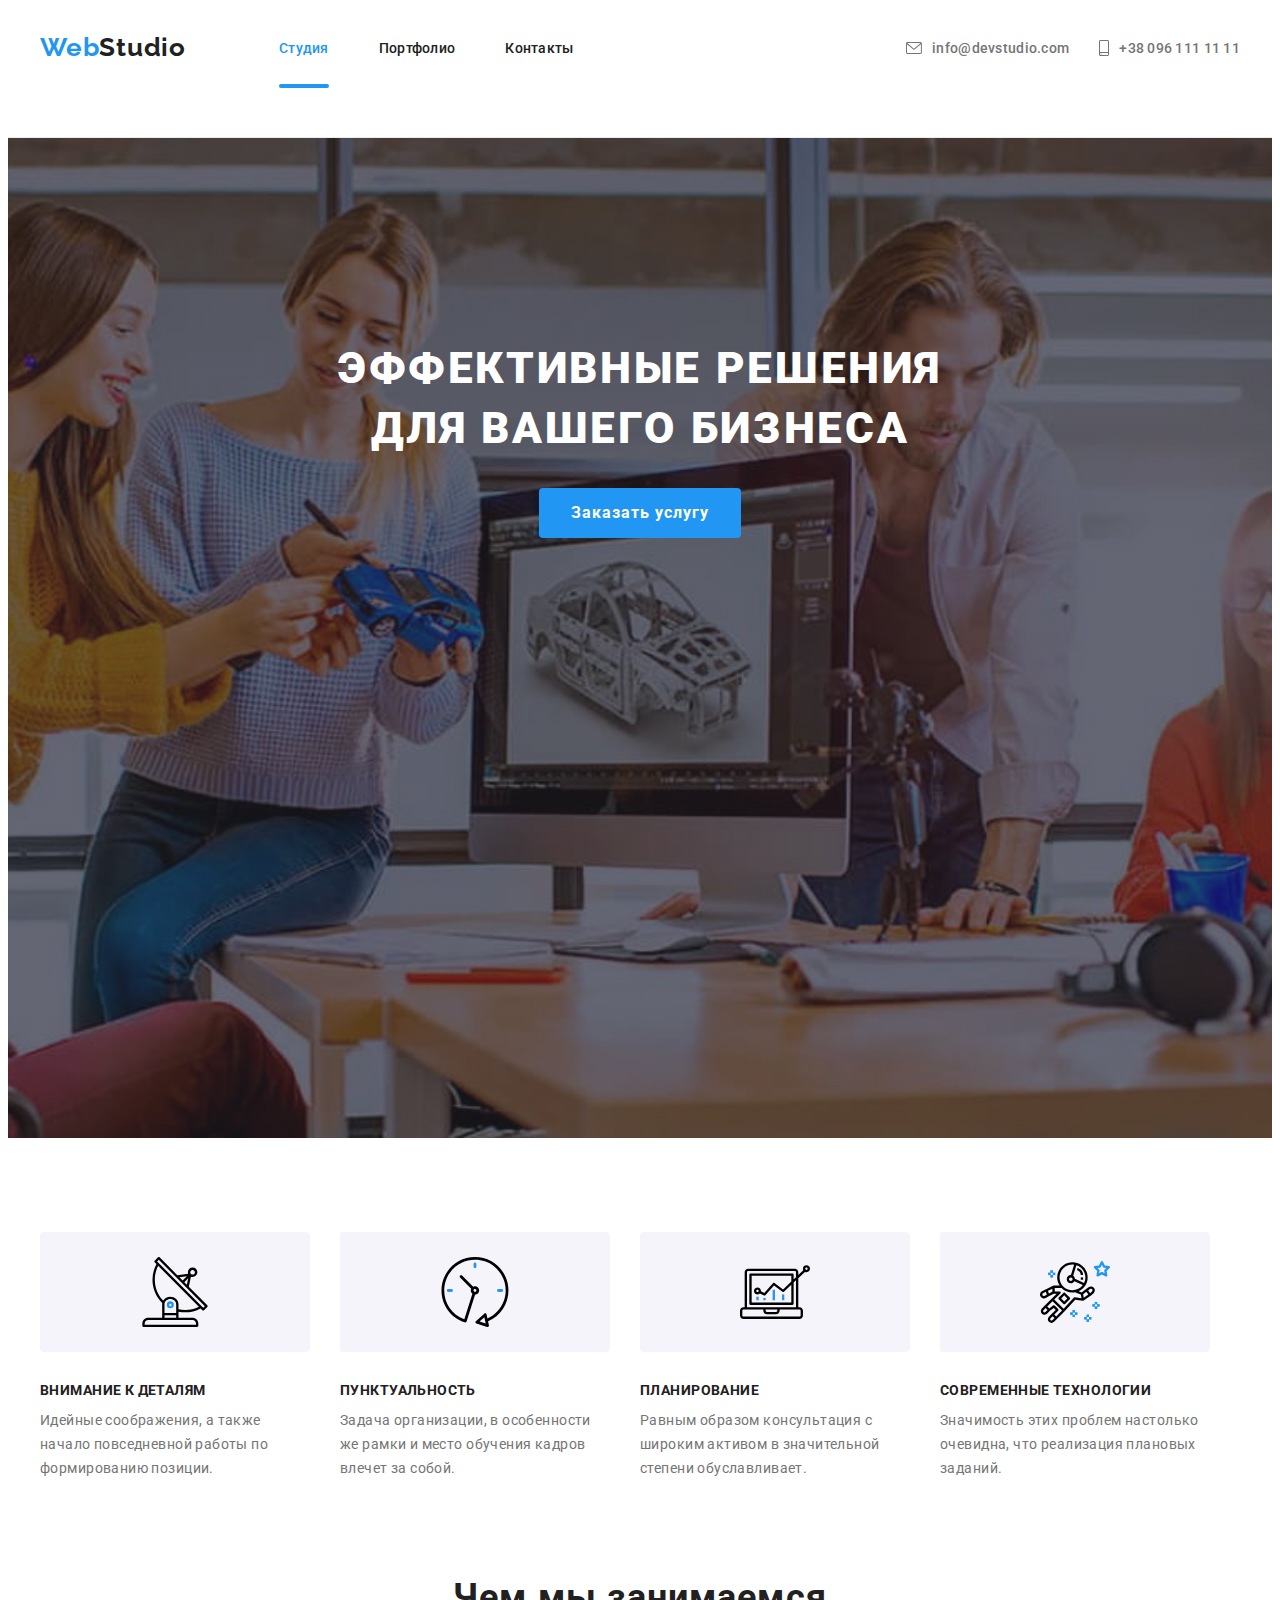
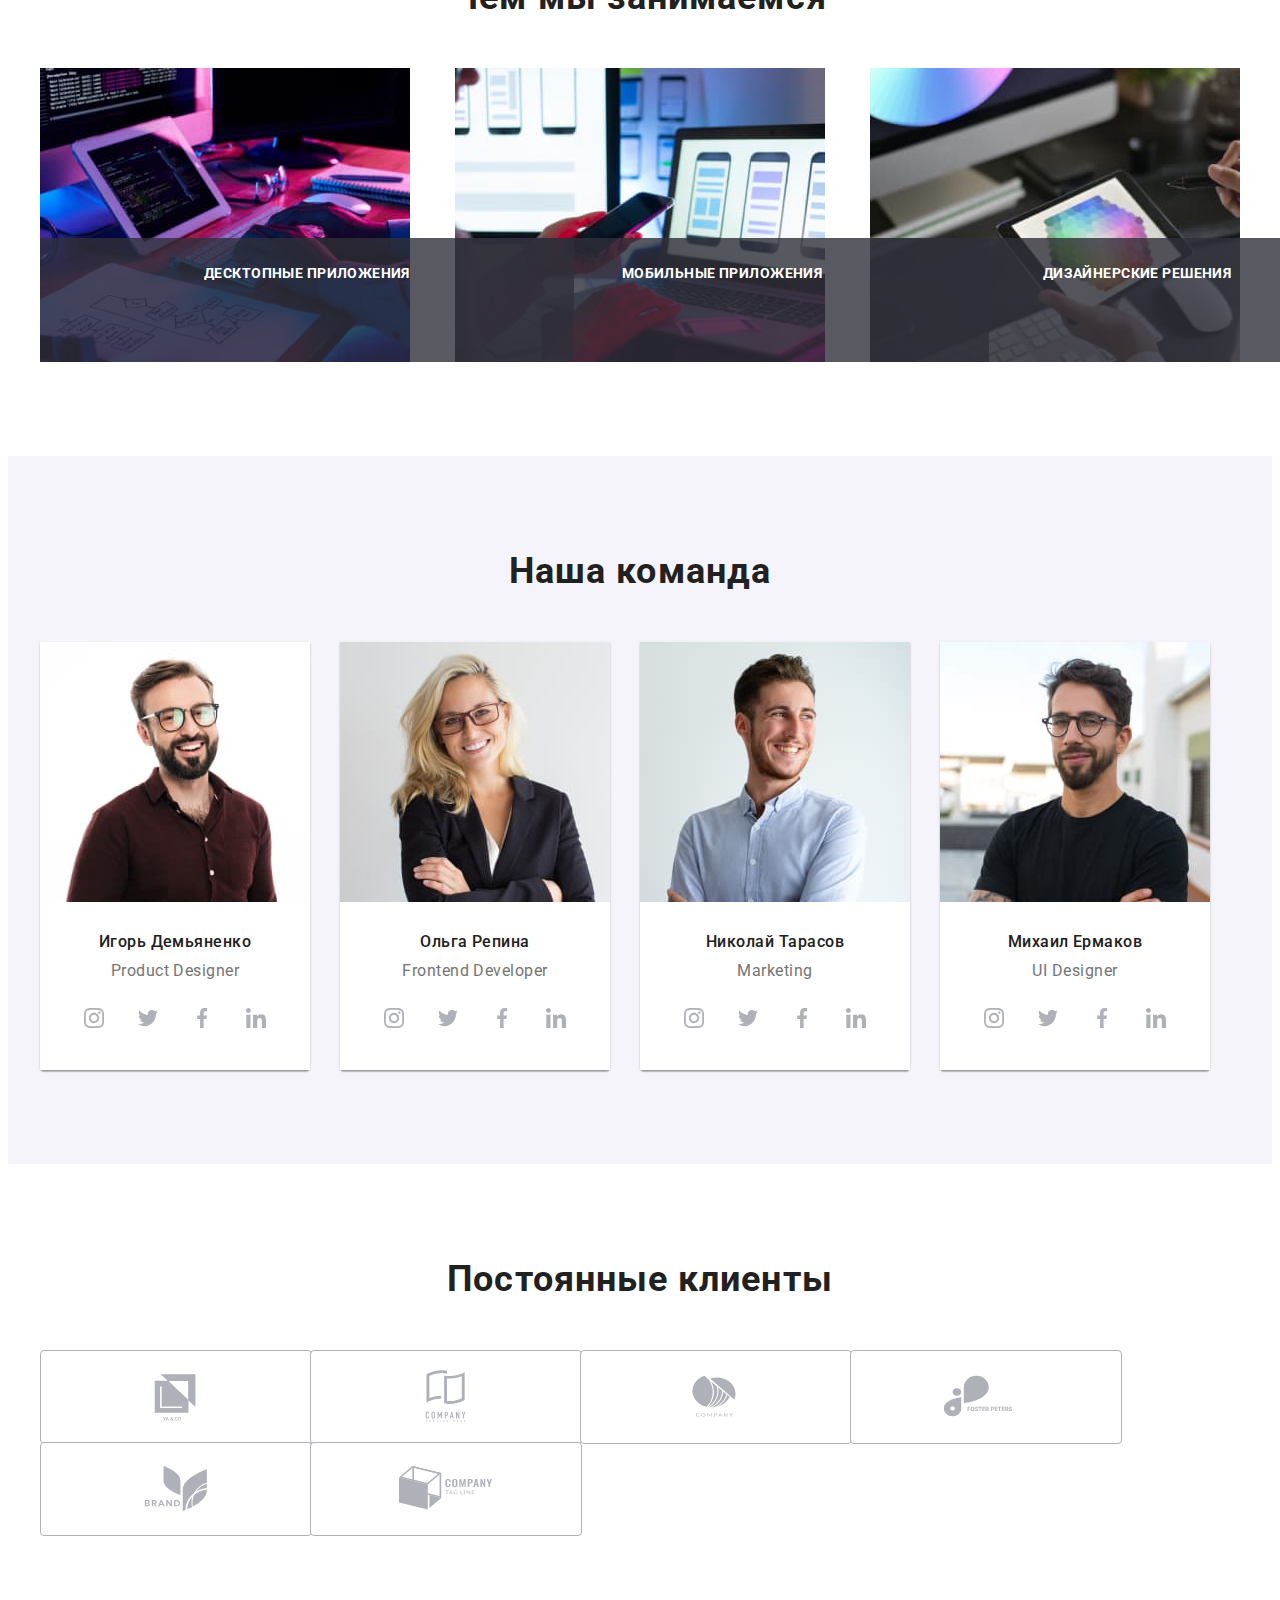
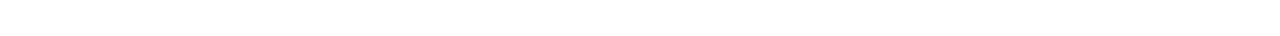
==== commit d7106009: "markup commit" ====
--- a/index.html
+++ b/index.html
@@ -355,7 +355,8 @@
                 </ul>
             </div>
         </section>
-        <!-- <section class="section">
+        <!-- CLIENTS -->
+        <section class="section">
             <div class="container">
                 <h2 class="section__title">Постоянные клиенты</h2>
                 <ul class="list clients">
@@ -402,9 +403,9 @@
                     </li>
                 </ul>
             </div>
-        </section> -->
-    <!-- </main>
-    <footer>
+        </section>
+    </main>
+    <!-- <footer>
         <div class="footer">
             <div class="container footer__box">
                 <div class="footer__left">
--- a/css/main.min.css
+++ b/css/main.min.css
@@ -1,2 +1,2 @@
-:root{--primary-font-family: "Roboto", sans-serif;--primary-text-color-theme-dark: #2196f3;--primary-text-color-theme-light: #212121;--secondary-text-color-theme-dark: #ffffff;--secondary-text-color-theme-light: #757575;--container-items: 1}.visually-hidden{position:absolute;width:1px;height:1px;margin:-1px;border:0;padding:0;white-space:nowrap;clip-path:inset(100%);clip:rect(0 0 0 0);overflow:hidden}body{font-family:"Roboto", sans-serif, "Raleway", sans-serif;color:#212121}h1,h2,h3,h4,p{margin-top:0;margin-bottom:0}ul{margin-top:0;margin-bottom:0;padding-left:0}img{display:block}address{font-style:normal}.list{list-style:none}.link{text-decoration:none}.section{padding-top:60px;padding-bottom:60px;min-width:320px}@media screen and (min-width: 1200px){.section{padding-top:94px;padding-bottom:94px}}.section__title{font-style:normal;font-weight:bold;font-size:36px;line-height:1.17;text-align:center;letter-spacing:0.03em;margin-bottom:50px}img{display:block;max-width:100%;height:auto;width:100%}.img-no-gap{display:block}.container{min-width:320px;margin-left:auto;margin-right:auto;padding:0 calc(30px / 2)}@media screen and (min-width: 480px){.container{width:480px}}@media screen and (min-width: 768px){.container{width:768px}}@media screen and (min-width: 1200px){.container{width:1200px}}.hero__modal_button{display:block;min-width:200px;height:50px;padding:10px 32px;margin-left:auto;margin-right:auto;font-family:inherit;font-weight:700;font-size:16px;line-height:30px;letter-spacing:0.06em;color:var(--secondary-text-color-theme-dark);background-color:var(--primary-text-color-theme-dark);border:none;border-radius:4px;transition:background-color 250ms cubic-bezier(0.4, 0, 0.2, 1)}.hero__modal_button:hover,.hero__modal_button:focus{background-color:#188ce8;color:var(--secondary-text-color-theme-dark)}.social-list__link{display:flex;align-items:center;justify-content:center;width:44px;height:44px;background-color:transparent;border-radius:50%;transition:background-color 250ms cubic-bezier(0.4, 0, 0.2, 1)}.social-list__link:hover,.social-list__link:focus{background-color:var(--primary-text-color-theme-dark)}.social-list{display:flex;margin-top:16px;justify-content:space-between;padding-bottom:30px}.social-list__icon{fill:#afb1b8}.social-list__link:hover .social-list__icon,.social-list__link:focus .social-list__icon{fill:var(--secondary-text-color-theme-dark)}@media screen and (min-width: 768px){.mobile-menu{display:none}.mobile-menu-button{display:none}}.header{padding-top:16px;padding-bottom:16px;border-bottom:1px solid #ececec;background-color:var(--secondary-text-color-theme-dark)}@media screen and (min-width: 768px){.header{padding:0;height:80px}}@media screen and (min-width: 1200px){.header{padding-top:24px;padding-bottom:25px}}.header__container{display:flex;justify-content:space-between;align-items:center}.navigation{display:flex;align-items:center}@media screen and (min-width: 768px){.navigation{margin-top:32px;margin-bottom:32px}}@media screen and (min-width: 1200px){.navigation{margin-top:0px;margin-bottom:0px}}.nav-list{display:none}.nav-list__item:not(:last-child){margin-right:50px}@media screen and (min-width: 768px){.nav-list{display:flex;align-items:center}}.nav-list__link{font-style:normal;font-weight:500;font-size:14px;line-height:16px;letter-spacing:0.02em;transition:color 250ms cubic-bezier(0.4, 0, 0.2, 1);color:var(--primary-text-color-theme-light)}.nav-list__link:hover,.nav-list__link:focus{color:var(--primary-text-color-theme-dark)}.nav-list__link_current{position:relative;color:var(--primary-text-color-theme-dark)}.nav-list__link_current::after{content:"";position:absolute;left:0;height:4px;width:100%;bottom:-30px;border-radius:2px;background-color:var(--primary-text-color-theme-dark)}@media screen and (min-width: 1200px){.nav-list__link::after{bottom:-32px}}.header__contacts{display:none}@media screen and (min-width: 768px){.header__contacts{display:flex;flex-direction:column}.header__contacts_email_icon{width:14px;height:10px;margin-right:10px;fill:var(--secondary-text-color-theme-light)}.header__contacts_phone_icon{width:10px;height:14px;margin-right:10px;fill:var(--secondary-text-color-theme-light)}.header__contacts_item{display:flex;align-items:center;font-weight:500;font-size:12px;line-height:14px;letter-spacing:0.02em;color:var(--secondary-text-color-theme-light)}.header__contacts_item:not(:last-child){margin-bottom:10px}}@media screen and (min-width: 1200px){.header__contacts{flex-direction:row;display:flex;align-items:center;margin-left:auto}.header__contacts_item{font-size:14px;line-height:16px;transition:color 250ms cubic-bezier(0.4, 0, 0.2, 1),fill 250ms cubic-bezier(0.4, 0, 0.2, 1)}.header__contacts_item:hover,.header__contacts_item:focus,.header__contacts_item:hover .header__contacts_icon,.header__contacts_item:focus .header__contacts_icon{color:var(--primary-text-color-theme-dark);fill:var(--primary-text-color-theme-dark)}.header__contacts_item:not(:last-child){margin-right:30px}.header__contacts_item:first-child{margin-bottom:0}.header__contacts_email_icon{width:16px;height:12px}.header__contacts_phone_icon{width:10px;height:16px}}.logo{font-family:'Raleway';font-weight:700;font-size:24px;line-height:28px;letter-spacing:0.03em;color:var(--primary-text-color-theme-light)}@media screen and (min-width: 1200px){.logo{margin-right:93px;font-size:26px;line-height:31px}}.logo__part{color:var(--primary-text-color-theme-dark)}.logo{font-family:'Raleway';font-weight:700;font-size:24px;line-height:28px;letter-spacing:0.03em;color:var(--primary-text-color-theme-light)}@media screen and (min-width: 1200px){.logo{margin-right:93px;font-size:26px;line-height:31px}}.logo__part{color:var(--primary-text-color-theme-dark)}.footer__logo{color:var(--secondary-text-color-theme-dark)}.footer{background-color:#2f303a;width:100%;padding-top:60px;padding-bottom:60px}.footer__location{display:flex;flex-direction:column;margin-top:20px;font-style:normal;font-weight:normal;font-size:14px;line-height:1.71;letter-spacing:0.03em;color:var(--secondary-text-color-theme-dark)}.footer__box{display:flex}.footer__left{display:flexbox}.footer__contact_item{margin-top:9px;font-style:normal;font-weight:400;font-size:14px;line-height:1.7;letter-spacing:0.02em;color:rgba(255,255,255,0.6)}.footer__center{display:flexbox;margin-left:70px;padding-top:12px;width:206px;height:80px}.join__list{display:flex;justify-content:space-between}.join__link{display:flex;align-items:center;justify-content:center;width:44px;height:44px;background-color:rgba(255,255,255,0.1);border-radius:50%;transition:background-color 250ms cubic-bezier(0.4, 0, 0.2, 1)}.join__link:hover>.join__icon,.join__link:focus>.join__icon{fill:var(--secondary-text-color-theme-dark)}.join__link:hover,.join__link:focus{background-color:var(--primary-text-color-theme-dark);background-image:none}.join__icon{fill:var(--secondary-text-color-theme-dark)}.join{display:flex}.join__box{display:flex;flex-direction:column;margin-top:20px}.join__title{color:#ffffff;font-style:normal;font-weight:bold;font-size:14px;line-height:16 px;letter-spacing:0.03em;text-transform:uppercase}.footer__label{display:block;margin-bottom:20px}.footer__input{display:block;padding-left:16px;border:1px solid rgba(255,255,255,0.3);border-radius:4px;background-color:transparent;width:358px;height:50px;font-style:normal;font-weight:400;font-size:16px;line-height:20px;letter-spacing:0.03em;color:rgba(255,255,255,0.6)}.footer__right{display:flex;margin-left:93px;padding-top:12px}.footer__button_wrapper{margin-top:36px;margin-left:12px}.footer__button{display:flex;justify-content:center;align-items:center;width:200px;height:50px;background-color:var(--primary-text-color-theme-dark);color:var(--secondary-text-color-theme-dark);box-shadow:0px 4px 4px rgba(0,0,0,0.15);transition:background-color 250ms cubic-bezier(0.4, 0, 0.2, 1);border-radius:4px;border:none;font-style:normal;font-weight:700;font-size:16px;line-height:30px;letter-spacing:0.06em}.footer__button:hover,.footer__button:focus{background-color:#188ce8;color:var(--secondary-text-color-theme-dark)}.footer__button_icon{fill:var(--secondary-text-color-theme-dark);margin-left:10px}.hero{background-image:linear-gradient(to right, rgba(47,48,58,0.4), rgba(47,48,58,0.4)),url("/images/hero/header1x-mobile.jpg");background-size:cover;background-repeat:no-repeat;background-position:center;min-width:320px;width:100%;height:400px;margin:0 auto;text-align:center;padding:118px 0}@media (min-device-pixel-ratio: 2), (-webkit-min-device-pixel-ratio: 2), (min-resolution: 192dpi), (min-resolution: 2dppx){.hero{background-image:linear-gradient(to right, rgba(47,48,58,0.4), rgba(47,48,58,0.4)),url("/images/hero/header2x-mobile.jpg")}}@media screen and (min-width: 768px){.hero{background-image:linear-gradient(to right, rgba(47,48,58,0.4), rgba(47,48,58,0.4)),url("/images/hero/Header1x-tablet img.jpg")}}@media screen and (min-width: 768px) and (min-device-pixel-ratio: 2), screen and (min-width: 768px) and (-webkit-min-device-pixel-ratio: 2), screen and (min-width: 768px) and (min-resolution: 192dpi), screen and (min-width: 768px) and (min-resolution: 2dppx){.hero{background-image:linear-gradient(to right, rgba(47,48,58,0.4), rgba(47,48,58,0.4)),url("/images/hero/Header2x-tablet img@2x.jpg")}}@media screen and (min-width: 1200px){.hero{height:600px;max-width:1600px;padding:200px 0;background-image:linear-gradient(to right, rgba(47,48,58,0.4), rgba(47,48,58,0.4)),url("/images/hero/header1x.jpg")}}@media screen and (min-width: 1200px) and (min-device-pixel-ratio: 2), screen and (min-width: 1200px) and (-webkit-min-device-pixel-ratio: 2), screen and (min-width: 1200px) and (min-resolution: 192dpi), screen and (min-width: 1200px) and (min-resolution: 2dppx){.hero{background-image:linear-gradient(to right, rgba(47,48,58,0.4), rgba(47,48,58,0.4)),url("/images/hero/header2x.jpg")}}.hero .hero__title{color:var(--secondary-text-color-theme-dark);max-width:360px;margin-left:auto;margin-right:auto;margin-bottom:30px;font-weight:900;font-size:26px;line-height:42px;letter-spacing:0.06em;text-transform:uppercase}@media screen and (min-width: 1200px){.hero .hero__title{min-width:696px;font-size:44px;line-height:60px}}.description{display:flex;flex-wrap:wrap}@media screen and (min-width: 768px){.description{display:flex;flex-wrap:wrap;margin-left:-30px;margin-top:-30px}}@media screen and (min-width: 1200px){.description{display:flex}}.description__card{flex-basis:calc(480px / 1 - 30px)}@media screen and (min-width: 768px){.description__card{flex-basis:calc(768px / 2 - 30px);margin-top:30px;margin-left:30px}}@media screen and (min-width: 768px) and (min-width: 1200px){.description__card{flex-basis:calc(1200px / 4 - 30px);margin-top:30px;margin-left:30px;width:270px}}.description__box{display:flex;align-items:center;justify-content:center;width:100%;height:120px;background-color:#f5f4fa;margin-bottom:30px;border-radius:4px}.description__title{font-weight:700;font-size:14px;line-height:16px;letter-spacing:0.03em;text-transform:uppercase}@media screen and (max-width: 767px){.description__title{text-align:center}}.description__list{margin-top:10px;padding-bottom:2px;font-weight:400;font-size:14px;line-height:24px;letter-spacing:0.03em;color:var(--secondary-text-color-theme-light)}.about__section{padding-top:0}@media screen and (max-width: 1199px){.about__section{display:none}}.about{display:flex;justify-content:space-between;padding-bottom:94px}.about__img{position:relative;display:block}.about__description{position:absolute;font-style:normal;font-weight:700;font-size:14px;line-height:16px;letter-spacing:0.03em;text-align:center;height:70px;width:370px;padding:27px 82px;text-transform:uppercase;transform:translateY(-100%);color:var(--secondary-text-color-theme-dark);background-color:rgba(47,48,58,0.8)}.employees__section{background-color:#f5f4fa;margin-left:auto;margin-right:auto}.employees{display:flex;flex-wrap:wrap}@media screen and (min-width: 768px){.employees{display:flex;flex-wrap:wrap;margin-left:-30px;margin-top:-30px}}@media screen and (min-width: 1200px){.employees{display:flex}}.employees__card{box-shadow:0px 1px 3px rgba(0,0,0,0.12),0px 1px 1px rgba(0,0,0,0.14),0px 2px 1px rgba(0,0,0,0.2);border-radius:0px 0px 4px 4px;background-color:var(--secondary-text-color-theme-dark);flex-basis:calc(480px / 1 - 30px)}@media screen and (min-width: 768px){.employees__card{flex-basis:calc(768px / 2 - 30px);margin-top:30px;margin-left:30px}}@media screen and (min-width: 768px) and (min-width: 1200px){.employees__card{flex-basis:calc(1200px / 4 - 30px);margin-top:30px;margin-left:30px}}.employees__box{padding-top:30px;padding-left:32px;padding-right:32px;background-color:var(--secondary-text-color-theme-dark)}.employees__name{font-style:normal;font-weight:500;font-size:16px;line-height:1.19;text-align:center;letter-spacing:0.03em;margin-bottom:10px}.employees__position{font-style:normal;font-weight:normal;font-size:16px;line-height:1.19;text-align:center;letter-spacing:0.03em;color:var(--secondary-text-color-theme-light)}.clients{display:flex;align-items:center;justify-content:center}.clients__item:not(:last-child){margin-right:30px}.clients__box{display:flex;align-items:center;justify-content:center;width:170px;height:92px;border-radius:4px;background-color:var(--secondary-text-color-theme-dark);border:1px solid #afb1b8;transition:border-color 250ms cubic-bezier(0.4, 0, 0.2, 1)}.clients__box:hover,.clients__box:focus,.clients__box:hover .clients__icon,.clients__box:focus .clients__icon{fill:var(--primary-text-color-theme-dark);border-color:var(--primary-text-color-theme-dark)}.clients__icon{fill:#afb1b8;transition:fill 250ms cubic-bezier(0.4, 0, 0.2, 1)}.mobile-menu-button{display:flex;align-items:center;justify-content:center;position:absolute;top:10px;right:15px;width:40px;height:40px;background-color:transparent;border:none;padding:0;line-height:0}.mobile-menu-button .mobile-menu-button__icon{fill:var(--primary-text-color-theme-light);transition:fill 250ms cubic-bezier(0.4, 0, 0.2, 1)}.mobile-menu-button .mobile-menu-button__icon:hover,.mobile-menu-button .mobile-menu-button__icon:focus{fill:var(--primary-text-color-theme-dark)}@media screen and (min-width: 768px){.mobile-menu-button{display:none}}.mobile-menu__close_button{display:flex;align-items:center;justify-content:center;position:absolute;top:10px;right:15px;width:40px;height:40px;background-color:transparent;border:none;padding:0;line-height:0}.mobile-menu__close_icon{fill:var(--primary-text-color-theme-light);transition:fill 250ms cubic-bezier(0.4, 0, 0.2, 1)}.mobile-menu__close_icon:hover,.mobile-menu__close_icon:focus{fill:var(--primary-text-color-theme-dark)}.mobile-menu{display:flex;flex-direction:column;position:fixed;z-index:10;top:0;left:0;width:100vw;min-width:320px;height:100vh;min-height:100%;padding:48px 40px;overflow:auto;transition:opacity 250ms cubic-bezier(0.4, 0, 0.2, 1),visibility 250ms cubic-bezier(0.4, 0, 0.2, 1);background-color:var(--secondary-text-color-theme-dark)}.mobile-menu_is-hidden{opacity:0;visibility:hidden;pointer-events:none}.mobile-menu__top{margin-right:auto}.mobile-menu__nav_item:not(:last-child){margin-bottom:32px}.mobile-menu__nav_link{font-style:normal;font-weight:500;font-size:40px;line-height:47px;letter-spacing:0.02em;color:var(--primary-text-color-theme-light);transition:color 250ms cubic-bezier(0.4, 0, 0.2, 1)}.mobile-menu__nav_link.current{color:var(--primary-text-color-theme-dark)}.mobile-menu__middle{margin-top:auto;margin-right:auto}.mobile-menu__phone{display:block;font-weight:500;font-size:34px;line-height:40px;letter-spacing:0.02em;margin-bottom:32px;color:var(--primary-text-color-theme-dark)}.mobile-menu__email{display:block;font-weight:500;font-size:24px;line-height:28px;letter-spacing:0.02em;margin-bottom:64px;color:var(--secondary-text-color-theme-light)}.mobile-menu__bottom{display:flex}.mobile-menu__social-item:not(:last-child){border-right:1px solid rgba(33,33,33,0.2);padding-right:10px}.mobile-menu__social-item:not(:first-child){padding-left:10px}.mobile-menu__social_link{font-style:normal;font-weight:500;font-size:18px;line-height:22px;letter-spacing:0.02em;color:var(--primary-text-color-theme-dark)}.backdrop{position:fixed;top:0;left:0;width:100vw;height:100vh;background-color:rgba(0,0,0,0.2);transition:visibility 250ms cubic-bezier(0.4, 0, 0.2, 1),opacity 250ms cubic-bezier(0.4, 0, 0.2, 1)}.backdrop.backdrop.is-hidden{opacity:0;visibility:hidden;pointer-events:none}.modal{position:absolute;top:50%;left:50%;transform:translate(-50%, -50%);min-width:528px;min-height:581px;padding:40px;background-color:var(--secondary-text-color-theme-dark);box-shadow:0px 1px 3px rgba(0,0,0,0.12),0px 1px 1px rgba(0,0,0,0.14),0px 2px 1px rgba(0,0,0,0.2);border-radius:4px}.modal__button{position:absolute;top:8px;right:8px;display:flex;justify-content:center;align-items:center;width:30px;height:30px;background-color:var(--secondary-text-color-theme-dark);border-radius:50%;border:1px solid rgba(0,0,0,0.1);padding:0}.modal__icon:hover{fill:var(--primary-text-color-theme-dark)}.contact-form__title{font-style:normal;font-weight:700;font-size:20px;line-height:23px;text-align:center;letter-spacing:0.03em;color:var(--primary-text-color-theme-light);padding-bottom:12px}.contact-form__input{width:100%;height:40px;border:1px solid rgba(33,33,33,0.2);box-sizing:border-box;border-radius:4px;padding-left:42px;transition:border-color 250ms cubic-bezier(0.4, 0, 0.2, 1)}.contact-form__input:focus{outline:none;border-color:var(--primary-text-color-theme-dark)}.contact-form__field{display:block}.contact-form__field:not(:first-of-type){margin-top:10px}.contact-form__name{display:inline-block;margin-bottom:4px;font-style:normal;font-weight:400;font-size:12px;line-height:14px;letter-spacing:0.01em;color:var(--secondary-text-color-theme-light)}.contact-form__wrapper{position:relative;display:block}.contact-form__icon{position:absolute;top:50%;left:12px;transform:translateY(-50%);transition:fill 250ms cubic-bezier(0.4, 0, 0.2, 1)}.contact-form__input:focus+.contact-form__icon{fill:var(--primary-text-color-theme-dark)}.contact-form__message{width:100%;height:120px;padding:12px 16px;resize:none;border:1px solid rgba(33,33,33,0.2);box-sizing:border-box;border-radius:4px;transition:border-color 250ms cubic-bezier(0.4, 0, 0.2, 1)}.contact-form__message:focus{outline:none;border-color:var(--primary-text-color-theme-dark)}.contact-form__message::placeholder{font-weight:400;font-size:12px;line-height:14px;letter-spacing:0.01em;color:rgba(117,117,117,0.5)}.contact-form__box{margin-top:20px}.contact-form__label{display:flex;align-items:center;justify-content:space-evenly;font-style:normal;font-weight:400;font-size:14px;line-height:24px;letter-spacing:0.03em;color:var(--secondary-text-color-theme-light)}.contact-form__label::before{display:flex;justify-content:center;align-items:center;width:16px;height:15px;content:" ";border:2px solid var(--primary-text-color-theme-light);border-radius:1px;margin-right:8px}.contact-form__checkbox:checked+.contact-form__label::before{border-color:var(--primary-text-color-theme-dark);background-image:url(../images/icon-check.svg);background-color:var(--primary-text-color-theme-dark);background-size:contain;background-origin:border-box}.contact-form__terms{font-style:normal;font-weight:400;font-size:14px;line-height:24px;letter-spacing:0.03em;text-decoration-line:underline;color:var(--primary-text-color-theme-dark)}.submit-button{display:block;min-width:200px;height:50px;padding:10px 32px;margin-top:30px;margin-left:auto;margin-right:auto;font-family:inherit;font-style:normal;font-weight:bold;font-size:16px;line-height:30px;letter-spacing:0.06em;color:var(--secondary-text-color-theme-dark);background-color:var(--primary-text-color-theme-dark);border:none;border-radius:4px;transition:background-color 250ms cubic-bezier(0.4, 0, 0.2, 1)}.submit-button:hover,.submit-button:focus{background-color:#188ce8;color:var(--secondary-text-color-theme-dark)}
+:root{--primary-font-family: "Roboto", sans-serif;--primary-text-color-theme-dark: #2196f3;--primary-text-color-theme-light: #212121;--secondary-text-color-theme-dark: #ffffff;--secondary-text-color-theme-light: #757575;--container-items: 1}.visually-hidden{position:absolute;width:1px;height:1px;margin:-1px;border:0;padding:0;white-space:nowrap;clip-path:inset(100%);clip:rect(0 0 0 0);overflow:hidden}body{font-family:"Roboto", sans-serif, "Raleway", sans-serif;color:#212121}h1,h2,h3,h4,p{margin-top:0;margin-bottom:0}ul{margin-top:0;margin-bottom:0;padding-left:0}img{display:block}address{font-style:normal}.list{list-style:none}.link{text-decoration:none}.section{padding-top:60px;padding-bottom:60px;min-width:320px}@media screen and (min-width: 1200px){.section{padding-top:94px;padding-bottom:94px}}.section__title{font-style:normal;font-weight:bold;font-size:36px;line-height:1.17;text-align:center;letter-spacing:0.03em;margin-bottom:50px}img{display:block;max-width:100%;height:auto;width:100%}.img-no-gap{display:block}.container{min-width:320px;margin-left:auto;margin-right:auto;padding:0 calc(30px / 2)}@media screen and (min-width: 480px){.container{width:480px}}@media screen and (min-width: 768px){.container{width:768px}}@media screen and (min-width: 1200px){.container{width:1200px}}.hero__modal_button{display:block;min-width:200px;height:50px;padding:10px 32px;margin-left:auto;margin-right:auto;font-family:inherit;font-weight:700;font-size:16px;line-height:30px;letter-spacing:0.06em;color:var(--secondary-text-color-theme-dark);background-color:var(--primary-text-color-theme-dark);border:none;border-radius:4px;transition:background-color 250ms cubic-bezier(0.4, 0, 0.2, 1)}.hero__modal_button:hover,.hero__modal_button:focus{background-color:#188ce8;color:var(--secondary-text-color-theme-dark)}.social-list__link{display:flex;align-items:center;justify-content:center;width:44px;height:44px;background-color:transparent;border-radius:50%;transition:background-color 250ms cubic-bezier(0.4, 0, 0.2, 1)}.social-list__link:hover,.social-list__link:focus{background-color:var(--primary-text-color-theme-dark)}.social-list{display:flex;margin-top:16px;justify-content:space-between;padding-bottom:30px}.social-list__icon{fill:#afb1b8}.social-list__link:hover .social-list__icon,.social-list__link:focus .social-list__icon{fill:var(--secondary-text-color-theme-dark)}@media screen and (min-width: 768px){.mobile-menu{display:none}.mobile-menu-button{display:none}}.header{padding-top:16px;padding-bottom:16px;border-bottom:1px solid #ececec;background-color:var(--secondary-text-color-theme-dark)}@media screen and (min-width: 768px){.header{padding:0;height:80px}}@media screen and (min-width: 1200px){.header{padding-top:24px;padding-bottom:25px}}.header__container{display:flex;justify-content:space-between;align-items:center}.navigation{display:flex;align-items:center}@media screen and (min-width: 768px){.navigation{margin-top:32px;margin-bottom:32px}}@media screen and (min-width: 1200px){.navigation{margin-top:0px;margin-bottom:0px}}.nav-list{display:none}.nav-list__item:not(:last-child){margin-right:50px}@media screen and (min-width: 768px){.nav-list{display:flex;align-items:center}}.nav-list__link{font-style:normal;font-weight:500;font-size:14px;line-height:16px;letter-spacing:0.02em;transition:color 250ms cubic-bezier(0.4, 0, 0.2, 1);color:var(--primary-text-color-theme-light)}.nav-list__link:hover,.nav-list__link:focus{color:var(--primary-text-color-theme-dark)}.nav-list__link_current{position:relative;color:var(--primary-text-color-theme-dark)}.nav-list__link_current::after{content:"";position:absolute;left:0;height:4px;width:100%;bottom:-30px;border-radius:2px;background-color:var(--primary-text-color-theme-dark)}@media screen and (min-width: 1200px){.nav-list__link::after{bottom:-32px}}.header__contacts{display:none}@media screen and (min-width: 768px){.header__contacts{display:flex;flex-direction:column}.header__contacts_email_icon{width:14px;height:10px;margin-right:10px;fill:var(--secondary-text-color-theme-light)}.header__contacts_phone_icon{width:10px;height:14px;margin-right:10px;fill:var(--secondary-text-color-theme-light)}.header__contacts_item{display:flex;align-items:center;font-weight:500;font-size:12px;line-height:14px;letter-spacing:0.02em;color:var(--secondary-text-color-theme-light)}.header__contacts_item:not(:last-child){margin-bottom:10px}}@media screen and (min-width: 1200px){.header__contacts{flex-direction:row;display:flex;align-items:center;margin-left:auto}.header__contacts_item{font-size:14px;line-height:16px;transition:color 250ms cubic-bezier(0.4, 0, 0.2, 1),fill 250ms cubic-bezier(0.4, 0, 0.2, 1)}.header__contacts_item:hover,.header__contacts_item:focus,.header__contacts_item:hover .header__contacts_icon,.header__contacts_item:focus .header__contacts_icon{color:var(--primary-text-color-theme-dark);fill:var(--primary-text-color-theme-dark)}.header__contacts_item:not(:last-child){margin-right:30px}.header__contacts_item:first-child{margin-bottom:0}.header__contacts_email_icon{width:16px;height:12px}.header__contacts_phone_icon{width:10px;height:16px}}.logo{font-family:'Raleway';font-weight:700;font-size:24px;line-height:28px;letter-spacing:0.03em;color:var(--primary-text-color-theme-light)}@media screen and (min-width: 1200px){.logo{margin-right:93px;font-size:26px;line-height:31px}}.logo__part{color:var(--primary-text-color-theme-dark)}.logo{font-family:'Raleway';font-weight:700;font-size:24px;line-height:28px;letter-spacing:0.03em;color:var(--primary-text-color-theme-light)}@media screen and (min-width: 1200px){.logo{margin-right:93px;font-size:26px;line-height:31px}}.logo__part{color:var(--primary-text-color-theme-dark)}.footer__logo{color:var(--secondary-text-color-theme-dark)}.footer{background-color:#2f303a;width:100%;padding-top:60px;padding-bottom:60px}.footer__location{display:flex;flex-direction:column;margin-top:20px;font-style:normal;font-weight:normal;font-size:14px;line-height:1.71;letter-spacing:0.03em;color:var(--secondary-text-color-theme-dark)}.footer__box{display:flex}.footer__left{display:flexbox}.footer__contact_item{margin-top:9px;font-style:normal;font-weight:400;font-size:14px;line-height:1.7;letter-spacing:0.02em;color:rgba(255,255,255,0.6)}.footer__center{display:flexbox;margin-left:70px;padding-top:12px;width:206px;height:80px}.join__list{display:flex;justify-content:space-between}.join__link{display:flex;align-items:center;justify-content:center;width:44px;height:44px;background-color:rgba(255,255,255,0.1);border-radius:50%;transition:background-color 250ms cubic-bezier(0.4, 0, 0.2, 1)}.join__link:hover>.join__icon,.join__link:focus>.join__icon{fill:var(--secondary-text-color-theme-dark)}.join__link:hover,.join__link:focus{background-color:var(--primary-text-color-theme-dark);background-image:none}.join__icon{fill:var(--secondary-text-color-theme-dark)}.join{display:flex}.join__box{display:flex;flex-direction:column;margin-top:20px}.join__title{color:#ffffff;font-style:normal;font-weight:bold;font-size:14px;line-height:16 px;letter-spacing:0.03em;text-transform:uppercase}.footer__label{display:block;margin-bottom:20px}.footer__input{display:block;padding-left:16px;border:1px solid rgba(255,255,255,0.3);border-radius:4px;background-color:transparent;width:358px;height:50px;font-style:normal;font-weight:400;font-size:16px;line-height:20px;letter-spacing:0.03em;color:rgba(255,255,255,0.6)}.footer__right{display:flex;margin-left:93px;padding-top:12px}.footer__button_wrapper{margin-top:36px;margin-left:12px}.footer__button{display:flex;justify-content:center;align-items:center;width:200px;height:50px;background-color:var(--primary-text-color-theme-dark);color:var(--secondary-text-color-theme-dark);box-shadow:0px 4px 4px rgba(0,0,0,0.15);transition:background-color 250ms cubic-bezier(0.4, 0, 0.2, 1);border-radius:4px;border:none;font-style:normal;font-weight:700;font-size:16px;line-height:30px;letter-spacing:0.06em}.footer__button:hover,.footer__button:focus{background-color:#188ce8;color:var(--secondary-text-color-theme-dark)}.footer__button_icon{fill:var(--secondary-text-color-theme-dark);margin-left:10px}.hero{background-image:linear-gradient(to right, rgba(47,48,58,0.4), rgba(47,48,58,0.4)),url("/images/hero/header1x-mobile.jpg");background-size:cover;background-repeat:no-repeat;background-position:center;min-width:320px;width:100%;height:400px;margin:0 auto;text-align:center;padding:118px 0}@media (min-device-pixel-ratio: 2), (-webkit-min-device-pixel-ratio: 2), (min-resolution: 192dpi), (min-resolution: 2dppx){.hero{background-image:linear-gradient(to right, rgba(47,48,58,0.4), rgba(47,48,58,0.4)),url("/images/hero/header2x-mobile.jpg")}}@media screen and (min-width: 768px){.hero{background-image:linear-gradient(to right, rgba(47,48,58,0.4), rgba(47,48,58,0.4)),url("/images/hero/Header1x-tablet img.jpg")}}@media screen and (min-width: 768px) and (min-device-pixel-ratio: 2), screen and (min-width: 768px) and (-webkit-min-device-pixel-ratio: 2), screen and (min-width: 768px) and (min-resolution: 192dpi), screen and (min-width: 768px) and (min-resolution: 2dppx){.hero{background-image:linear-gradient(to right, rgba(47,48,58,0.4), rgba(47,48,58,0.4)),url("/images/hero/Header2x-tablet img@2x.jpg")}}@media screen and (min-width: 1200px){.hero{height:600px;max-width:1600px;padding:200px 0;background-image:linear-gradient(to right, rgba(47,48,58,0.4), rgba(47,48,58,0.4)),url("/images/hero/header1x.jpg")}}@media screen and (min-width: 1200px) and (min-device-pixel-ratio: 2), screen and (min-width: 1200px) and (-webkit-min-device-pixel-ratio: 2), screen and (min-width: 1200px) and (min-resolution: 192dpi), screen and (min-width: 1200px) and (min-resolution: 2dppx){.hero{background-image:linear-gradient(to right, rgba(47,48,58,0.4), rgba(47,48,58,0.4)),url("/images/hero/header2x.jpg")}}.hero .hero__title{color:var(--secondary-text-color-theme-dark);max-width:360px;margin-left:auto;margin-right:auto;margin-bottom:30px;font-weight:900;font-size:26px;line-height:42px;letter-spacing:0.06em;text-transform:uppercase}@media screen and (min-width: 1200px){.hero .hero__title{min-width:696px;font-size:44px;line-height:60px}}.description{display:flex;flex-wrap:wrap}@media screen and (min-width: 768px){.description{display:flex;flex-wrap:wrap;margin-left:-30px;margin-top:-30px}}@media screen and (min-width: 1200px){.description{display:flex}}.description__card{flex-basis:calc(480px / 1 - 30px)}@media screen and (min-width: 768px){.description__card{flex-basis:calc(768px / 2 - 30px);margin-top:30px;margin-left:30px}}@media screen and (min-width: 768px) and (min-width: 1200px){.description__card{flex-basis:calc(1200px / 4 - 30px);margin-top:30px;margin-left:30px;width:270px}}.description__box{display:flex;align-items:center;justify-content:center;width:100%;height:120px;background-color:#f5f4fa;margin-bottom:30px;border-radius:4px}.description__title{font-weight:700;font-size:14px;line-height:16px;letter-spacing:0.03em;text-transform:uppercase}@media screen and (max-width: 767px){.description__title{text-align:center}}.description__list{margin-top:10px;padding-bottom:2px;font-weight:400;font-size:14px;line-height:24px;letter-spacing:0.03em;color:var(--secondary-text-color-theme-light)}.about__section{padding-top:0}@media screen and (max-width: 1199px){.about__section{display:none}}.about{display:flex;justify-content:space-between;padding-bottom:94px}.about__img{position:relative;display:block}.about__description{position:absolute;font-style:normal;font-weight:700;font-size:14px;line-height:16px;letter-spacing:0.03em;text-align:center;height:70px;width:370px;padding:27px 82px;text-transform:uppercase;transform:translateY(-100%);color:var(--secondary-text-color-theme-dark);background-color:rgba(47,48,58,0.8)}.employees__section{background-color:#f5f4fa;margin-left:auto;margin-right:auto}.employees{display:flex;flex-wrap:wrap}@media screen and (min-width: 768px){.employees{display:flex;flex-wrap:wrap;margin-left:-30px;margin-top:-30px}}@media screen and (min-width: 1200px){.employees{display:flex}}.employees__card{box-shadow:0px 1px 3px rgba(0,0,0,0.12),0px 1px 1px rgba(0,0,0,0.14),0px 2px 1px rgba(0,0,0,0.2);border-radius:0px 0px 4px 4px;background-color:var(--secondary-text-color-theme-dark);flex-basis:calc(480px / 1 - 30px)}@media screen and (min-width: 768px){.employees__card{flex-basis:calc(768px / 2 - 30px);margin-top:30px;margin-left:30px}}@media screen and (min-width: 768px) and (min-width: 1200px){.employees__card{flex-basis:calc(1200px / 4 - 30px);margin-top:30px;margin-left:30px}}.employees__box{padding-top:30px;padding-left:32px;padding-right:32px;background-color:var(--secondary-text-color-theme-dark)}.employees__name{font-style:normal;font-weight:500;font-size:16px;line-height:1.19;text-align:center;letter-spacing:0.03em;margin-bottom:10px}.employees__position{font-style:normal;font-weight:normal;font-size:16px;line-height:1.19;text-align:center;letter-spacing:0.03em;color:var(--secondary-text-color-theme-light)}.clients{display:flex;flex-wrap:wrap}.clients__item{flex-basis:calc(480px / 2 - 30px);height:92px}@media screen and (min-width: 480px){.clients__item{flex-basis:calc(480px / 2 - 30px)}}@media screen and (min-width: 480px) and (min-width: 768px){.clients__item{flex-basis:calc(768px / 2 - 30px)}}@media screen and (min-width: 480px) and (min-width: 768px) and (min-width: 1200px){.clients__item{flex-basis:calc(1200px / 4 - 30px)}}.clients__box{display:flex;align-items:center;justify-content:center;width:100%;height:100%;border-radius:4px;background-color:var(--secondary-text-color-theme-dark);border:1px solid #afb1b8;transition:border-color 250ms cubic-bezier(0.4, 0, 0.2, 1),fill 250ms cubic-bezier(0.4, 0, 0.2, 1)}.clients__box:hover,.clients__box:focus,.clients__box:hover .clients__icon,.clients__box:focus .clients__icon{fill:var(--primary-text-color-theme-dark);border-color:var(--primary-text-color-theme-dark)}.clients__icon{fill:#afb1b8;transition:fill 250ms cubic-bezier(0.4, 0, 0.2, 1)}.mobile-menu-button{display:flex;align-items:center;justify-content:center;position:absolute;top:10px;right:15px;width:40px;height:40px;background-color:transparent;border:none;padding:0;line-height:0}.mobile-menu-button .mobile-menu-button__icon{fill:var(--primary-text-color-theme-light);transition:fill 250ms cubic-bezier(0.4, 0, 0.2, 1)}.mobile-menu-button .mobile-menu-button__icon:hover,.mobile-menu-button .mobile-menu-button__icon:focus{fill:var(--primary-text-color-theme-dark)}@media screen and (min-width: 768px){.mobile-menu-button{display:none}}.mobile-menu__close_button{display:flex;align-items:center;justify-content:center;position:absolute;top:10px;right:15px;width:40px;height:40px;background-color:transparent;border:none;padding:0;line-height:0}.mobile-menu__close_icon{fill:var(--primary-text-color-theme-light);transition:fill 250ms cubic-bezier(0.4, 0, 0.2, 1)}.mobile-menu__close_icon:hover,.mobile-menu__close_icon:focus{fill:var(--primary-text-color-theme-dark)}.mobile-menu{display:flex;flex-direction:column;position:fixed;z-index:10;top:0;left:0;width:100vw;min-width:320px;height:100vh;min-height:100%;padding:48px 40px;overflow:auto;transition:opacity 250ms cubic-bezier(0.4, 0, 0.2, 1),visibility 250ms cubic-bezier(0.4, 0, 0.2, 1);background-color:var(--secondary-text-color-theme-dark)}.mobile-menu_is-hidden{opacity:0;visibility:hidden;pointer-events:none}.mobile-menu__top{margin-right:auto}.mobile-menu__nav_item:not(:last-child){margin-bottom:32px}.mobile-menu__nav_link{font-style:normal;font-weight:500;font-size:40px;line-height:47px;letter-spacing:0.02em;color:var(--primary-text-color-theme-light);transition:color 250ms cubic-bezier(0.4, 0, 0.2, 1)}.mobile-menu__nav_link.current{color:var(--primary-text-color-theme-dark)}.mobile-menu__middle{margin-top:auto;margin-right:auto}.mobile-menu__phone{display:block;font-weight:500;font-size:34px;line-height:40px;letter-spacing:0.02em;margin-bottom:32px;color:var(--primary-text-color-theme-dark)}.mobile-menu__email{display:block;font-weight:500;font-size:24px;line-height:28px;letter-spacing:0.02em;margin-bottom:64px;color:var(--secondary-text-color-theme-light)}.mobile-menu__bottom{display:flex}.mobile-menu__social-item:not(:last-child){border-right:1px solid rgba(33,33,33,0.2);padding-right:10px}.mobile-menu__social-item:not(:first-child){padding-left:10px}.mobile-menu__social_link{font-style:normal;font-weight:500;font-size:18px;line-height:22px;letter-spacing:0.02em;color:var(--primary-text-color-theme-dark)}.backdrop{position:fixed;top:0;left:0;min-width:320px;min-height:100%;overflow-y:scroll;background-color:rgba(0,0,0,0.2);transition:visibility 250ms cubic-bezier(0.4, 0, 0.2, 1),opacity 250ms cubic-bezier(0.4, 0, 0.2, 1)}@media screen and (min-width: 320px){.backdrop{min-width:100vw;min-height:100vh}}.backdrop.backdrop.is-hidden{opacity:0;visibility:hidden;pointer-events:none}.modal{position:absolute;top:50%;left:50%;transform:translate(-50%, -50%);min-width:320px;min-height:480px;padding:40px;background-color:var(--secondary-text-color-theme-dark);border-radius:4px;box-shadow:0px 1px 3px rgba(0,0,0,0.12),0px 1px 1px rgba(0,0,0,0.14),0px 2px 1px rgba(0,0,0,0.2)}@media screen and (min-width: 480px){.modal{min-width:450px;min-height:609px}}@media screen and (min-width: 1200px){.modal{min-width:528px;min-height:581px}}.modal__button{position:absolute;top:8px;right:8px;display:flex;justify-content:center;align-items:center;width:30px;height:30px;background-color:var(--secondary-text-color-theme-dark);border-radius:50%;border:1px solid rgba(0,0,0,0.1);padding:0}.modal__icon:hover{fill:var(--primary-text-color-theme-dark)}.contact-form__title{margin-bottom:12px;font-weight:700;font-size:20px;line-height:30px;text-align:center;letter-spacing:0.03em;color:var(--primary-text-color-theme-light)}@media screen and (min-width: 1200px){.contact-form__title{line-height:23px}}.contact-form__input{width:100%;height:40px;border:1px solid rgba(33,33,33,0.2);box-sizing:border-box;border-radius:4px;padding-left:42px;transition:border-color 250ms cubic-bezier(0.4, 0, 0.2, 1)}.contact-form__input:focus{outline:none;border-color:var(--primary-text-color-theme-dark)}.contact-form__field{display:block}.contact-form__field:not(:first-of-type){margin-top:10px}.contact-form__name{display:inline-block;margin-bottom:4px;font-style:normal;font-weight:400;font-size:12px;line-height:14px;letter-spacing:0.01em;color:var(--secondary-text-color-theme-light)}.contact-form__wrapper{position:relative;display:block}.contact-form__icon{position:absolute;top:50%;left:12px;transform:translateY(-50%);transition:fill 250ms cubic-bezier(0.4, 0, 0.2, 1)}.contact-form__input:focus+.contact-form__icon{fill:var(--primary-text-color-theme-dark)}.contact-form__message{width:100%;height:120px;padding:12px 16px;resize:none;border:1px solid rgba(33,33,33,0.2);box-sizing:border-box;border-radius:4px;transition:border-color 250ms cubic-bezier(0.4, 0, 0.2, 1)}.contact-form__message:focus{outline:none;border-color:var(--primary-text-color-theme-dark)}.contact-form__message::placeholder{font-weight:400;font-size:12px;line-height:14px;letter-spacing:0.01em;color:rgba(117,117,117,0.5)}.contact-form__box{margin-top:20px}.contact-form__label{display:flex;align-items:center;justify-content:space-evenly;font-style:normal;font-weight:400;font-size:12px;line-height:14px;letter-spacing:0.03em;color:var(--secondary-text-color-theme-light)}@media screen and (min-width: 1200px){.contact-form__label{font-size:14px;line-height:24px}}.contact-form__label::before{display:flex;justify-content:center;align-items:center;width:16px;height:15px;content:" ";border:2px solid var(--primary-text-color-theme-light);border-radius:1px;margin-right:8px}.contact-form__checkbox:checked+.contact-form__label::before{border-color:var(--primary-text-color-theme-dark);background-image:url(../images/icon-check.svg);background-color:var(--primary-text-color-theme-dark);background-size:contain;background-origin:border-box}.contact-form__terms{font-style:normal;font-weight:400;font-size:14px;line-height:24px;letter-spacing:0.03em;text-decoration-line:underline;color:var(--primary-text-color-theme-dark)}.submit-button{display:block;min-width:200px;height:50px;padding:10px 32px;margin-top:30px;margin-left:auto;margin-right:auto;font-family:inherit;font-style:normal;font-weight:bold;font-size:16px;line-height:30px;letter-spacing:0.06em;color:var(--secondary-text-color-theme-dark);background-color:var(--primary-text-color-theme-dark);border:none;border-radius:4px;transition:background-color 250ms cubic-bezier(0.4, 0, 0.2, 1)}.submit-button:hover,.submit-button:focus{background-color:#188ce8;color:var(--secondary-text-color-theme-dark)}
 /*# sourceMappingURL=main.min.css.map */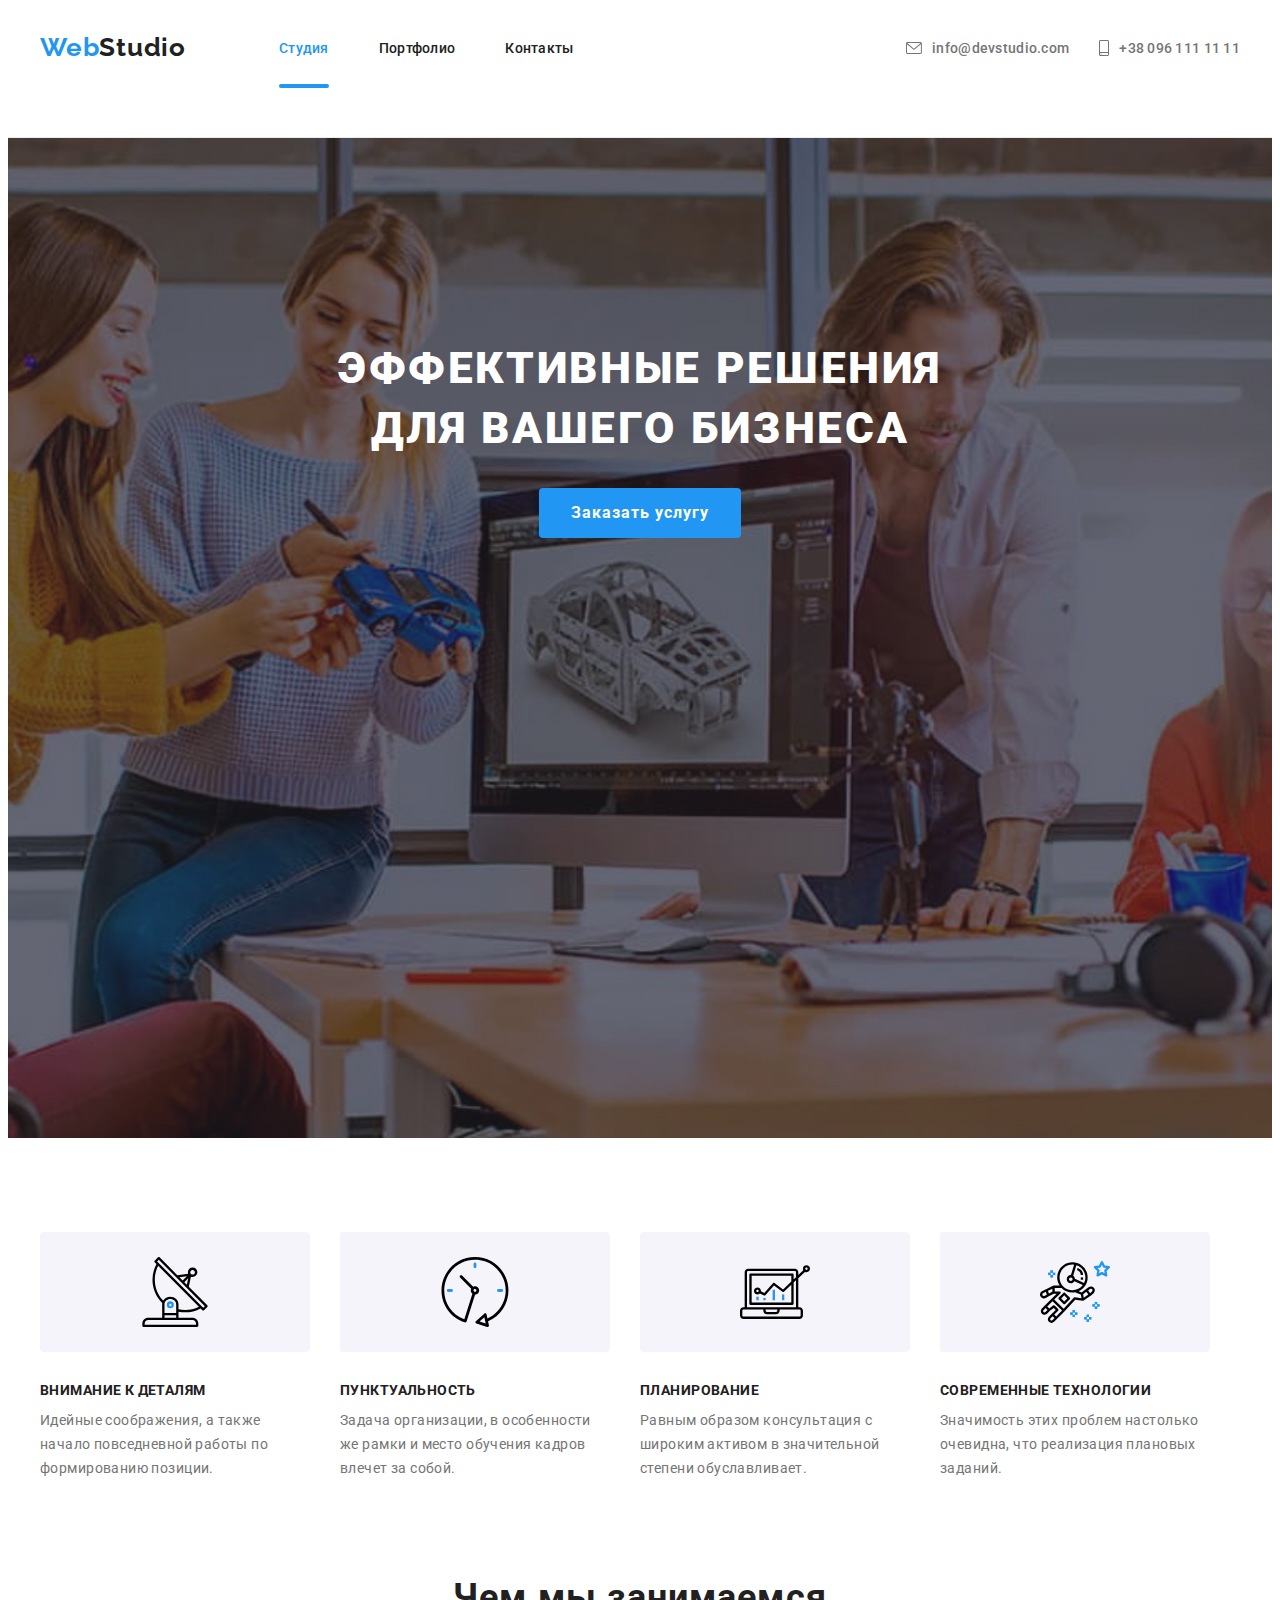
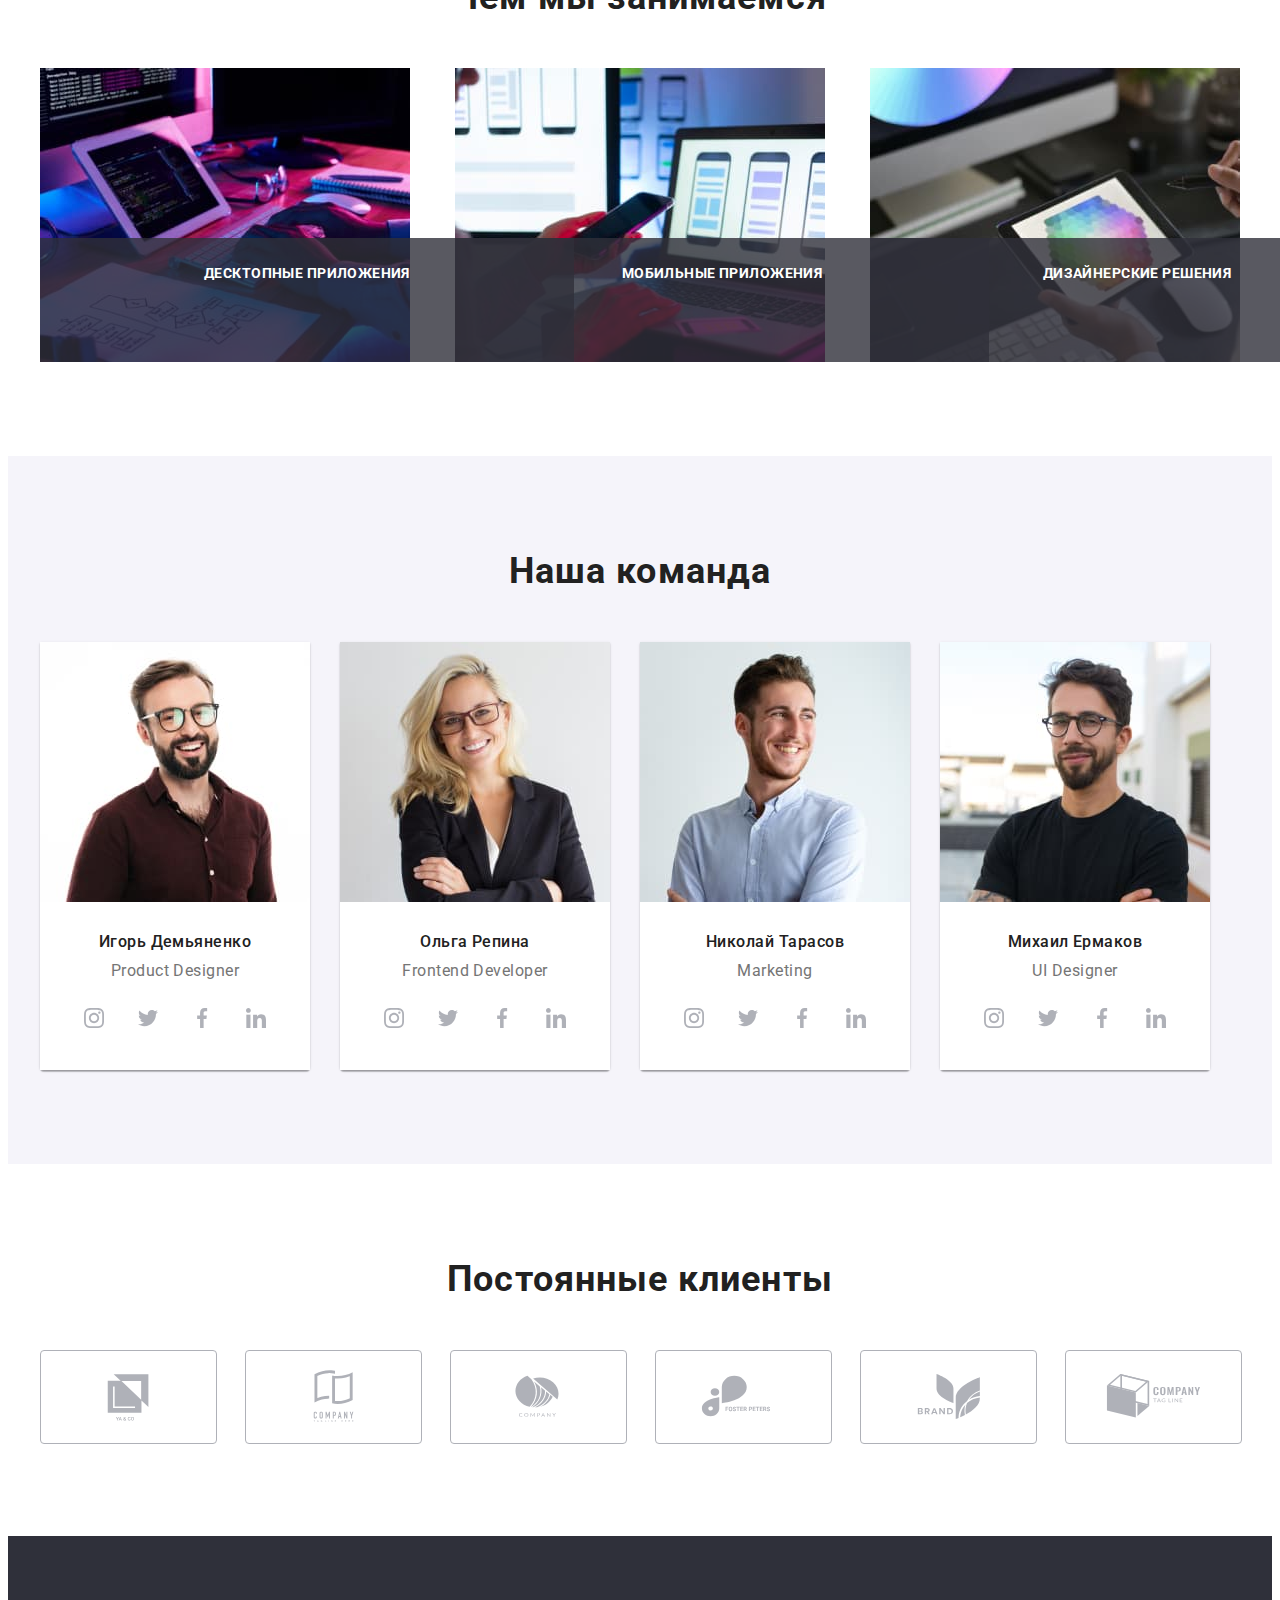
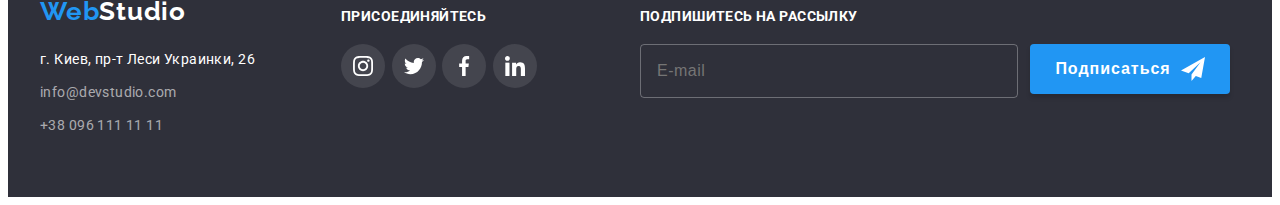
==== commit d1adbbbd: "markup commit" ====
--- a/index.html
+++ b/index.html
@@ -405,7 +405,8 @@
             </div>
         </section>
     </main>
-    <!-- <footer>
+    <!-- FOOTER -->
+    <footer>
         <div class="footer">
             <div class="container footer__box">
                 <div class="footer__left">
@@ -469,7 +470,8 @@
                 </div>
             </div>
         </div>
-    </footer> -->
+    </footer>
+    <!-- MODAL FORM -->
     <div class="backdrop is-hidden" data-modal>
         <div class="modal">
             <button type="button" class="modal__button" data-modal-open>
--- a/css/main.min.css
+++ b/css/main.min.css
@@ -1,2 +1,2 @@
-:root{--primary-font-family: "Roboto", sans-serif;--primary-text-color-theme-dark: #2196f3;--primary-text-color-theme-light: #212121;--secondary-text-color-theme-dark: #ffffff;--secondary-text-color-theme-light: #757575;--container-items: 1}.visually-hidden{position:absolute;width:1px;height:1px;margin:-1px;border:0;padding:0;white-space:nowrap;clip-path:inset(100%);clip:rect(0 0 0 0);overflow:hidden}body{font-family:"Roboto", sans-serif, "Raleway", sans-serif;color:#212121}h1,h2,h3,h4,p{margin-top:0;margin-bottom:0}ul{margin-top:0;margin-bottom:0;padding-left:0}img{display:block}address{font-style:normal}.list{list-style:none}.link{text-decoration:none}.section{padding-top:60px;padding-bottom:60px;min-width:320px}@media screen and (min-width: 1200px){.section{padding-top:94px;padding-bottom:94px}}.section__title{font-style:normal;font-weight:bold;font-size:36px;line-height:1.17;text-align:center;letter-spacing:0.03em;margin-bottom:50px}img{display:block;max-width:100%;height:auto;width:100%}.img-no-gap{display:block}.container{min-width:320px;margin-left:auto;margin-right:auto;padding:0 calc(30px / 2)}@media screen and (min-width: 480px){.container{width:480px}}@media screen and (min-width: 768px){.container{width:768px}}@media screen and (min-width: 1200px){.container{width:1200px}}.hero__modal_button{display:block;min-width:200px;height:50px;padding:10px 32px;margin-left:auto;margin-right:auto;font-family:inherit;font-weight:700;font-size:16px;line-height:30px;letter-spacing:0.06em;color:var(--secondary-text-color-theme-dark);background-color:var(--primary-text-color-theme-dark);border:none;border-radius:4px;transition:background-color 250ms cubic-bezier(0.4, 0, 0.2, 1)}.hero__modal_button:hover,.hero__modal_button:focus{background-color:#188ce8;color:var(--secondary-text-color-theme-dark)}.social-list__link{display:flex;align-items:center;justify-content:center;width:44px;height:44px;background-color:transparent;border-radius:50%;transition:background-color 250ms cubic-bezier(0.4, 0, 0.2, 1)}.social-list__link:hover,.social-list__link:focus{background-color:var(--primary-text-color-theme-dark)}.social-list{display:flex;margin-top:16px;justify-content:space-between;padding-bottom:30px}.social-list__icon{fill:#afb1b8}.social-list__link:hover .social-list__icon,.social-list__link:focus .social-list__icon{fill:var(--secondary-text-color-theme-dark)}@media screen and (min-width: 768px){.mobile-menu{display:none}.mobile-menu-button{display:none}}.header{padding-top:16px;padding-bottom:16px;border-bottom:1px solid #ececec;background-color:var(--secondary-text-color-theme-dark)}@media screen and (min-width: 768px){.header{padding:0;height:80px}}@media screen and (min-width: 1200px){.header{padding-top:24px;padding-bottom:25px}}.header__container{display:flex;justify-content:space-between;align-items:center}.navigation{display:flex;align-items:center}@media screen and (min-width: 768px){.navigation{margin-top:32px;margin-bottom:32px}}@media screen and (min-width: 1200px){.navigation{margin-top:0px;margin-bottom:0px}}.nav-list{display:none}.nav-list__item:not(:last-child){margin-right:50px}@media screen and (min-width: 768px){.nav-list{display:flex;align-items:center}}.nav-list__link{font-style:normal;font-weight:500;font-size:14px;line-height:16px;letter-spacing:0.02em;transition:color 250ms cubic-bezier(0.4, 0, 0.2, 1);color:var(--primary-text-color-theme-light)}.nav-list__link:hover,.nav-list__link:focus{color:var(--primary-text-color-theme-dark)}.nav-list__link_current{position:relative;color:var(--primary-text-color-theme-dark)}.nav-list__link_current::after{content:"";position:absolute;left:0;height:4px;width:100%;bottom:-30px;border-radius:2px;background-color:var(--primary-text-color-theme-dark)}@media screen and (min-width: 1200px){.nav-list__link::after{bottom:-32px}}.header__contacts{display:none}@media screen and (min-width: 768px){.header__contacts{display:flex;flex-direction:column}.header__contacts_email_icon{width:14px;height:10px;margin-right:10px;fill:var(--secondary-text-color-theme-light)}.header__contacts_phone_icon{width:10px;height:14px;margin-right:10px;fill:var(--secondary-text-color-theme-light)}.header__contacts_item{display:flex;align-items:center;font-weight:500;font-size:12px;line-height:14px;letter-spacing:0.02em;color:var(--secondary-text-color-theme-light)}.header__contacts_item:not(:last-child){margin-bottom:10px}}@media screen and (min-width: 1200px){.header__contacts{flex-direction:row;display:flex;align-items:center;margin-left:auto}.header__contacts_item{font-size:14px;line-height:16px;transition:color 250ms cubic-bezier(0.4, 0, 0.2, 1),fill 250ms cubic-bezier(0.4, 0, 0.2, 1)}.header__contacts_item:hover,.header__contacts_item:focus,.header__contacts_item:hover .header__contacts_icon,.header__contacts_item:focus .header__contacts_icon{color:var(--primary-text-color-theme-dark);fill:var(--primary-text-color-theme-dark)}.header__contacts_item:not(:last-child){margin-right:30px}.header__contacts_item:first-child{margin-bottom:0}.header__contacts_email_icon{width:16px;height:12px}.header__contacts_phone_icon{width:10px;height:16px}}.logo{font-family:'Raleway';font-weight:700;font-size:24px;line-height:28px;letter-spacing:0.03em;color:var(--primary-text-color-theme-light)}@media screen and (min-width: 1200px){.logo{margin-right:93px;font-size:26px;line-height:31px}}.logo__part{color:var(--primary-text-color-theme-dark)}.logo{font-family:'Raleway';font-weight:700;font-size:24px;line-height:28px;letter-spacing:0.03em;color:var(--primary-text-color-theme-light)}@media screen and (min-width: 1200px){.logo{margin-right:93px;font-size:26px;line-height:31px}}.logo__part{color:var(--primary-text-color-theme-dark)}.footer__logo{color:var(--secondary-text-color-theme-dark)}.footer{background-color:#2f303a;width:100%;padding-top:60px;padding-bottom:60px}.footer__location{display:flex;flex-direction:column;margin-top:20px;font-style:normal;font-weight:normal;font-size:14px;line-height:1.71;letter-spacing:0.03em;color:var(--secondary-text-color-theme-dark)}.footer__box{display:flex}.footer__left{display:flexbox}.footer__contact_item{margin-top:9px;font-style:normal;font-weight:400;font-size:14px;line-height:1.7;letter-spacing:0.02em;color:rgba(255,255,255,0.6)}.footer__center{display:flexbox;margin-left:70px;padding-top:12px;width:206px;height:80px}.join__list{display:flex;justify-content:space-between}.join__link{display:flex;align-items:center;justify-content:center;width:44px;height:44px;background-color:rgba(255,255,255,0.1);border-radius:50%;transition:background-color 250ms cubic-bezier(0.4, 0, 0.2, 1)}.join__link:hover>.join__icon,.join__link:focus>.join__icon{fill:var(--secondary-text-color-theme-dark)}.join__link:hover,.join__link:focus{background-color:var(--primary-text-color-theme-dark);background-image:none}.join__icon{fill:var(--secondary-text-color-theme-dark)}.join{display:flex}.join__box{display:flex;flex-direction:column;margin-top:20px}.join__title{color:#ffffff;font-style:normal;font-weight:bold;font-size:14px;line-height:16 px;letter-spacing:0.03em;text-transform:uppercase}.footer__label{display:block;margin-bottom:20px}.footer__input{display:block;padding-left:16px;border:1px solid rgba(255,255,255,0.3);border-radius:4px;background-color:transparent;width:358px;height:50px;font-style:normal;font-weight:400;font-size:16px;line-height:20px;letter-spacing:0.03em;color:rgba(255,255,255,0.6)}.footer__right{display:flex;margin-left:93px;padding-top:12px}.footer__button_wrapper{margin-top:36px;margin-left:12px}.footer__button{display:flex;justify-content:center;align-items:center;width:200px;height:50px;background-color:var(--primary-text-color-theme-dark);color:var(--secondary-text-color-theme-dark);box-shadow:0px 4px 4px rgba(0,0,0,0.15);transition:background-color 250ms cubic-bezier(0.4, 0, 0.2, 1);border-radius:4px;border:none;font-style:normal;font-weight:700;font-size:16px;line-height:30px;letter-spacing:0.06em}.footer__button:hover,.footer__button:focus{background-color:#188ce8;color:var(--secondary-text-color-theme-dark)}.footer__button_icon{fill:var(--secondary-text-color-theme-dark);margin-left:10px}.hero{background-image:linear-gradient(to right, rgba(47,48,58,0.4), rgba(47,48,58,0.4)),url("/images/hero/header1x-mobile.jpg");background-size:cover;background-repeat:no-repeat;background-position:center;min-width:320px;width:100%;height:400px;margin:0 auto;text-align:center;padding:118px 0}@media (min-device-pixel-ratio: 2), (-webkit-min-device-pixel-ratio: 2), (min-resolution: 192dpi), (min-resolution: 2dppx){.hero{background-image:linear-gradient(to right, rgba(47,48,58,0.4), rgba(47,48,58,0.4)),url("/images/hero/header2x-mobile.jpg")}}@media screen and (min-width: 768px){.hero{background-image:linear-gradient(to right, rgba(47,48,58,0.4), rgba(47,48,58,0.4)),url("/images/hero/Header1x-tablet img.jpg")}}@media screen and (min-width: 768px) and (min-device-pixel-ratio: 2), screen and (min-width: 768px) and (-webkit-min-device-pixel-ratio: 2), screen and (min-width: 768px) and (min-resolution: 192dpi), screen and (min-width: 768px) and (min-resolution: 2dppx){.hero{background-image:linear-gradient(to right, rgba(47,48,58,0.4), rgba(47,48,58,0.4)),url("/images/hero/Header2x-tablet img@2x.jpg")}}@media screen and (min-width: 1200px){.hero{height:600px;max-width:1600px;padding:200px 0;background-image:linear-gradient(to right, rgba(47,48,58,0.4), rgba(47,48,58,0.4)),url("/images/hero/header1x.jpg")}}@media screen and (min-width: 1200px) and (min-device-pixel-ratio: 2), screen and (min-width: 1200px) and (-webkit-min-device-pixel-ratio: 2), screen and (min-width: 1200px) and (min-resolution: 192dpi), screen and (min-width: 1200px) and (min-resolution: 2dppx){.hero{background-image:linear-gradient(to right, rgba(47,48,58,0.4), rgba(47,48,58,0.4)),url("/images/hero/header2x.jpg")}}.hero .hero__title{color:var(--secondary-text-color-theme-dark);max-width:360px;margin-left:auto;margin-right:auto;margin-bottom:30px;font-weight:900;font-size:26px;line-height:42px;letter-spacing:0.06em;text-transform:uppercase}@media screen and (min-width: 1200px){.hero .hero__title{min-width:696px;font-size:44px;line-height:60px}}.description{display:flex;flex-wrap:wrap}@media screen and (min-width: 768px){.description{display:flex;flex-wrap:wrap;margin-left:-30px;margin-top:-30px}}@media screen and (min-width: 1200px){.description{display:flex}}.description__card{flex-basis:calc(480px / 1 - 30px)}@media screen and (min-width: 768px){.description__card{flex-basis:calc(768px / 2 - 30px);margin-top:30px;margin-left:30px}}@media screen and (min-width: 768px) and (min-width: 1200px){.description__card{flex-basis:calc(1200px / 4 - 30px);margin-top:30px;margin-left:30px;width:270px}}.description__box{display:flex;align-items:center;justify-content:center;width:100%;height:120px;background-color:#f5f4fa;margin-bottom:30px;border-radius:4px}.description__title{font-weight:700;font-size:14px;line-height:16px;letter-spacing:0.03em;text-transform:uppercase}@media screen and (max-width: 767px){.description__title{text-align:center}}.description__list{margin-top:10px;padding-bottom:2px;font-weight:400;font-size:14px;line-height:24px;letter-spacing:0.03em;color:var(--secondary-text-color-theme-light)}.about__section{padding-top:0}@media screen and (max-width: 1199px){.about__section{display:none}}.about{display:flex;justify-content:space-between;padding-bottom:94px}.about__img{position:relative;display:block}.about__description{position:absolute;font-style:normal;font-weight:700;font-size:14px;line-height:16px;letter-spacing:0.03em;text-align:center;height:70px;width:370px;padding:27px 82px;text-transform:uppercase;transform:translateY(-100%);color:var(--secondary-text-color-theme-dark);background-color:rgba(47,48,58,0.8)}.employees__section{background-color:#f5f4fa;margin-left:auto;margin-right:auto}.employees{display:flex;flex-wrap:wrap}@media screen and (min-width: 768px){.employees{display:flex;flex-wrap:wrap;margin-left:-30px;margin-top:-30px}}@media screen and (min-width: 1200px){.employees{display:flex}}.employees__card{box-shadow:0px 1px 3px rgba(0,0,0,0.12),0px 1px 1px rgba(0,0,0,0.14),0px 2px 1px rgba(0,0,0,0.2);border-radius:0px 0px 4px 4px;background-color:var(--secondary-text-color-theme-dark);flex-basis:calc(480px / 1 - 30px)}@media screen and (min-width: 768px){.employees__card{flex-basis:calc(768px / 2 - 30px);margin-top:30px;margin-left:30px}}@media screen and (min-width: 768px) and (min-width: 1200px){.employees__card{flex-basis:calc(1200px / 4 - 30px);margin-top:30px;margin-left:30px}}.employees__box{padding-top:30px;padding-left:32px;padding-right:32px;background-color:var(--secondary-text-color-theme-dark)}.employees__name{font-style:normal;font-weight:500;font-size:16px;line-height:1.19;text-align:center;letter-spacing:0.03em;margin-bottom:10px}.employees__position{font-style:normal;font-weight:normal;font-size:16px;line-height:1.19;text-align:center;letter-spacing:0.03em;color:var(--secondary-text-color-theme-light)}.clients{display:flex;flex-wrap:wrap}.clients__item{flex-basis:calc(480px / 2 - 30px);height:92px}@media screen and (min-width: 480px){.clients__item{flex-basis:calc(480px / 2 - 30px)}}@media screen and (min-width: 480px) and (min-width: 768px){.clients__item{flex-basis:calc(768px / 2 - 30px)}}@media screen and (min-width: 480px) and (min-width: 768px) and (min-width: 1200px){.clients__item{flex-basis:calc(1200px / 4 - 30px)}}.clients__box{display:flex;align-items:center;justify-content:center;width:100%;height:100%;border-radius:4px;background-color:var(--secondary-text-color-theme-dark);border:1px solid #afb1b8;transition:border-color 250ms cubic-bezier(0.4, 0, 0.2, 1),fill 250ms cubic-bezier(0.4, 0, 0.2, 1)}.clients__box:hover,.clients__box:focus,.clients__box:hover .clients__icon,.clients__box:focus .clients__icon{fill:var(--primary-text-color-theme-dark);border-color:var(--primary-text-color-theme-dark)}.clients__icon{fill:#afb1b8;transition:fill 250ms cubic-bezier(0.4, 0, 0.2, 1)}.mobile-menu-button{display:flex;align-items:center;justify-content:center;position:absolute;top:10px;right:15px;width:40px;height:40px;background-color:transparent;border:none;padding:0;line-height:0}.mobile-menu-button .mobile-menu-button__icon{fill:var(--primary-text-color-theme-light);transition:fill 250ms cubic-bezier(0.4, 0, 0.2, 1)}.mobile-menu-button .mobile-menu-button__icon:hover,.mobile-menu-button .mobile-menu-button__icon:focus{fill:var(--primary-text-color-theme-dark)}@media screen and (min-width: 768px){.mobile-menu-button{display:none}}.mobile-menu__close_button{display:flex;align-items:center;justify-content:center;position:absolute;top:10px;right:15px;width:40px;height:40px;background-color:transparent;border:none;padding:0;line-height:0}.mobile-menu__close_icon{fill:var(--primary-text-color-theme-light);transition:fill 250ms cubic-bezier(0.4, 0, 0.2, 1)}.mobile-menu__close_icon:hover,.mobile-menu__close_icon:focus{fill:var(--primary-text-color-theme-dark)}.mobile-menu{display:flex;flex-direction:column;position:fixed;z-index:10;top:0;left:0;width:100vw;min-width:320px;height:100vh;min-height:100%;padding:48px 40px;overflow:auto;transition:opacity 250ms cubic-bezier(0.4, 0, 0.2, 1),visibility 250ms cubic-bezier(0.4, 0, 0.2, 1);background-color:var(--secondary-text-color-theme-dark)}.mobile-menu_is-hidden{opacity:0;visibility:hidden;pointer-events:none}.mobile-menu__top{margin-right:auto}.mobile-menu__nav_item:not(:last-child){margin-bottom:32px}.mobile-menu__nav_link{font-style:normal;font-weight:500;font-size:40px;line-height:47px;letter-spacing:0.02em;color:var(--primary-text-color-theme-light);transition:color 250ms cubic-bezier(0.4, 0, 0.2, 1)}.mobile-menu__nav_link.current{color:var(--primary-text-color-theme-dark)}.mobile-menu__middle{margin-top:auto;margin-right:auto}.mobile-menu__phone{display:block;font-weight:500;font-size:34px;line-height:40px;letter-spacing:0.02em;margin-bottom:32px;color:var(--primary-text-color-theme-dark)}.mobile-menu__email{display:block;font-weight:500;font-size:24px;line-height:28px;letter-spacing:0.02em;margin-bottom:64px;color:var(--secondary-text-color-theme-light)}.mobile-menu__bottom{display:flex}.mobile-menu__social-item:not(:last-child){border-right:1px solid rgba(33,33,33,0.2);padding-right:10px}.mobile-menu__social-item:not(:first-child){padding-left:10px}.mobile-menu__social_link{font-style:normal;font-weight:500;font-size:18px;line-height:22px;letter-spacing:0.02em;color:var(--primary-text-color-theme-dark)}.backdrop{position:fixed;top:0;left:0;min-width:320px;min-height:100%;overflow-y:scroll;background-color:rgba(0,0,0,0.2);transition:visibility 250ms cubic-bezier(0.4, 0, 0.2, 1),opacity 250ms cubic-bezier(0.4, 0, 0.2, 1)}@media screen and (min-width: 320px){.backdrop{min-width:100vw;min-height:100vh}}.backdrop.backdrop.is-hidden{opacity:0;visibility:hidden;pointer-events:none}.modal{position:absolute;top:50%;left:50%;transform:translate(-50%, -50%);min-width:320px;min-height:480px;padding:40px;background-color:var(--secondary-text-color-theme-dark);border-radius:4px;box-shadow:0px 1px 3px rgba(0,0,0,0.12),0px 1px 1px rgba(0,0,0,0.14),0px 2px 1px rgba(0,0,0,0.2)}@media screen and (min-width: 480px){.modal{min-width:450px;min-height:609px}}@media screen and (min-width: 1200px){.modal{min-width:528px;min-height:581px}}.modal__button{position:absolute;top:8px;right:8px;display:flex;justify-content:center;align-items:center;width:30px;height:30px;background-color:var(--secondary-text-color-theme-dark);border-radius:50%;border:1px solid rgba(0,0,0,0.1);padding:0}.modal__icon:hover{fill:var(--primary-text-color-theme-dark)}.contact-form__title{margin-bottom:12px;font-weight:700;font-size:20px;line-height:30px;text-align:center;letter-spacing:0.03em;color:var(--primary-text-color-theme-light)}@media screen and (min-width: 1200px){.contact-form__title{line-height:23px}}.contact-form__input{width:100%;height:40px;border:1px solid rgba(33,33,33,0.2);box-sizing:border-box;border-radius:4px;padding-left:42px;transition:border-color 250ms cubic-bezier(0.4, 0, 0.2, 1)}.contact-form__input:focus{outline:none;border-color:var(--primary-text-color-theme-dark)}.contact-form__field{display:block}.contact-form__field:not(:first-of-type){margin-top:10px}.contact-form__name{display:inline-block;margin-bottom:4px;font-style:normal;font-weight:400;font-size:12px;line-height:14px;letter-spacing:0.01em;color:var(--secondary-text-color-theme-light)}.contact-form__wrapper{position:relative;display:block}.contact-form__icon{position:absolute;top:50%;left:12px;transform:translateY(-50%);transition:fill 250ms cubic-bezier(0.4, 0, 0.2, 1)}.contact-form__input:focus+.contact-form__icon{fill:var(--primary-text-color-theme-dark)}.contact-form__message{width:100%;height:120px;padding:12px 16px;resize:none;border:1px solid rgba(33,33,33,0.2);box-sizing:border-box;border-radius:4px;transition:border-color 250ms cubic-bezier(0.4, 0, 0.2, 1)}.contact-form__message:focus{outline:none;border-color:var(--primary-text-color-theme-dark)}.contact-form__message::placeholder{font-weight:400;font-size:12px;line-height:14px;letter-spacing:0.01em;color:rgba(117,117,117,0.5)}.contact-form__box{margin-top:20px}.contact-form__label{display:flex;align-items:center;justify-content:space-evenly;font-style:normal;font-weight:400;font-size:12px;line-height:14px;letter-spacing:0.03em;color:var(--secondary-text-color-theme-light)}@media screen and (min-width: 1200px){.contact-form__label{font-size:14px;line-height:24px}}.contact-form__label::before{display:flex;justify-content:center;align-items:center;width:16px;height:15px;content:" ";border:2px solid var(--primary-text-color-theme-light);border-radius:1px;margin-right:8px}.contact-form__checkbox:checked+.contact-form__label::before{border-color:var(--primary-text-color-theme-dark);background-image:url(../images/icon-check.svg);background-color:var(--primary-text-color-theme-dark);background-size:contain;background-origin:border-box}.contact-form__terms{font-style:normal;font-weight:400;font-size:14px;line-height:24px;letter-spacing:0.03em;text-decoration-line:underline;color:var(--primary-text-color-theme-dark)}.submit-button{display:block;min-width:200px;height:50px;padding:10px 32px;margin-top:30px;margin-left:auto;margin-right:auto;font-family:inherit;font-style:normal;font-weight:bold;font-size:16px;line-height:30px;letter-spacing:0.06em;color:var(--secondary-text-color-theme-dark);background-color:var(--primary-text-color-theme-dark);border:none;border-radius:4px;transition:background-color 250ms cubic-bezier(0.4, 0, 0.2, 1)}.submit-button:hover,.submit-button:focus{background-color:#188ce8;color:var(--secondary-text-color-theme-dark)}
+:root{--primary-font-family: "Roboto", sans-serif;--primary-text-color-theme-dark: #2196f3;--primary-text-color-theme-light: #212121;--secondary-text-color-theme-dark: #ffffff;--secondary-text-color-theme-light: #757575;--container-items: 1}.visually-hidden{position:absolute;width:1px;height:1px;margin:-1px;border:0;padding:0;white-space:nowrap;clip-path:inset(100%);clip:rect(0 0 0 0);overflow:hidden}body{font-family:"Roboto", sans-serif, "Raleway", sans-serif;color:#212121}h1,h2,h3,h4,p{margin-top:0;margin-bottom:0}ul{margin-top:0;margin-bottom:0;padding-left:0}img{display:block}address{font-style:normal}.list{list-style:none}.link{text-decoration:none}.section{padding-top:60px;padding-bottom:60px;min-width:320px}@media screen and (min-width: 1200px){.section{padding-top:94px;padding-bottom:94px}}.section__title{font-style:normal;font-weight:bold;font-size:36px;line-height:1.17;text-align:center;letter-spacing:0.03em;margin-bottom:30px}@media screen and (min-width: 1200px){.section__title{margin-bottom:50px}}img{display:block;max-width:100%;height:auto;width:100%}.img-no-gap{display:block}.container{min-width:320px;margin-left:auto;margin-right:auto;padding:0 calc(30px / 2)}@media screen and (min-width: 480px){.container{width:480px}}@media screen and (min-width: 768px){.container{width:768px}}@media screen and (min-width: 1200px){.container{width:1200px}}.hero__modal_button{display:block;min-width:200px;height:50px;padding:10px 32px;margin-left:auto;margin-right:auto;font-family:inherit;font-weight:700;font-size:16px;line-height:30px;letter-spacing:0.06em;color:var(--secondary-text-color-theme-dark);background-color:var(--primary-text-color-theme-dark);border:none;border-radius:4px;transition:background-color 250ms cubic-bezier(0.4, 0, 0.2, 1)}.hero__modal_button:hover,.hero__modal_button:focus{background-color:#188ce8;color:var(--secondary-text-color-theme-dark)}.social-list__link{display:flex;align-items:center;justify-content:center;width:44px;height:44px;background-color:transparent;border-radius:50%;transition:background-color 250ms cubic-bezier(0.4, 0, 0.2, 1)}.social-list__link:hover,.social-list__link:focus{background-color:var(--primary-text-color-theme-dark)}.social-list{display:flex;margin-top:16px;justify-content:space-between;padding-bottom:30px}.social-list__icon{fill:#afb1b8}.social-list__link:hover .social-list__icon,.social-list__link:focus .social-list__icon{fill:var(--secondary-text-color-theme-dark)}@media screen and (min-width: 768px){.mobile-menu{display:none}.mobile-menu-button{display:none}}.header{padding-top:16px;padding-bottom:16px;border-bottom:1px solid #ececec;background-color:var(--secondary-text-color-theme-dark)}@media screen and (min-width: 768px){.header{padding:0;height:80px}}@media screen and (min-width: 1200px){.header{padding-top:24px;padding-bottom:25px}}.header__container{display:flex;justify-content:space-between;align-items:center}.navigation{display:flex;align-items:center}@media screen and (min-width: 768px){.navigation{margin-top:32px;margin-bottom:32px}}@media screen and (min-width: 1200px){.navigation{margin-top:0px;margin-bottom:0px}}.nav-list{display:none}.nav-list__item:not(:last-child){margin-right:50px}@media screen and (min-width: 768px){.nav-list{display:flex;align-items:center}}.nav-list__link{font-style:normal;font-weight:500;font-size:14px;line-height:16px;letter-spacing:0.02em;transition:color 250ms cubic-bezier(0.4, 0, 0.2, 1);color:var(--primary-text-color-theme-light)}.nav-list__link:hover,.nav-list__link:focus{color:var(--primary-text-color-theme-dark)}.nav-list__link_current{position:relative;color:var(--primary-text-color-theme-dark)}.nav-list__link_current::after{content:"";position:absolute;left:0;height:4px;width:100%;bottom:-30px;border-radius:2px;background-color:var(--primary-text-color-theme-dark)}@media screen and (min-width: 1200px){.nav-list__link::after{bottom:-32px}}.header__contacts{display:none}@media screen and (min-width: 768px){.header__contacts{display:flex;flex-direction:column}.header__contacts_email_icon{width:14px;height:10px;margin-right:10px;fill:var(--secondary-text-color-theme-light)}.header__contacts_phone_icon{width:10px;height:14px;margin-right:10px;fill:var(--secondary-text-color-theme-light)}.header__contacts_item{display:flex;align-items:center;font-weight:500;font-size:12px;line-height:14px;letter-spacing:0.02em;color:var(--secondary-text-color-theme-light)}.header__contacts_item:not(:last-child){margin-bottom:10px}}@media screen and (min-width: 1200px){.header__contacts{flex-direction:row;display:flex;align-items:center;margin-left:auto}.header__contacts_item{font-size:14px;line-height:16px;transition:color 250ms cubic-bezier(0.4, 0, 0.2, 1),fill 250ms cubic-bezier(0.4, 0, 0.2, 1)}.header__contacts_item:hover,.header__contacts_item:focus,.header__contacts_item:hover .header__contacts_icon,.header__contacts_item:focus .header__contacts_icon{color:var(--primary-text-color-theme-dark);fill:var(--primary-text-color-theme-dark)}.header__contacts_item:not(:last-child){margin-right:30px}.header__contacts_item:first-child{margin-bottom:0}.header__contacts_email_icon{width:16px;height:12px}.header__contacts_phone_icon{width:10px;height:16px}}.logo{font-family:'Raleway';font-weight:700;font-size:24px;line-height:28px;letter-spacing:0.03em;color:var(--primary-text-color-theme-light)}@media screen and (min-width: 1200px){.logo{margin-right:93px;font-size:26px;line-height:31px}}.logo__part{color:var(--primary-text-color-theme-dark)}.logo{font-family:'Raleway';font-weight:700;font-size:24px;line-height:28px;letter-spacing:0.03em;color:var(--primary-text-color-theme-light)}@media screen and (min-width: 1200px){.logo{margin-right:93px;font-size:26px;line-height:31px}}.logo__part{color:var(--primary-text-color-theme-dark)}.footer__logo{color:var(--secondary-text-color-theme-dark)}.footer{background-color:#2f303a;min-width:320px;margin-left:auto;margin-right:auto;padding-top:60px;padding-bottom:60px}.footer__location{margin-top:20px;text-align:center;font-style:normal;font-weight:400;font-size:14px;line-height:24px;letter-spacing:0.03em;color:var(--secondary-text-color-theme-dark)}@media screen and (min-width: 1200px){.footer__location{display:flex;flex-direction:column;text-align:left}}.footer__box{display:flex;margin-left:auto;margin-right:auto}@media screen and (min-width: 768px){.footer__box{display:block;position:relative}}@media screen and (min-width: 1200px){.footer__box{display:flex;flex-direction:row;align-items:flex-start}}.footer__left{text-align:center}@media screen and (min-width: 768px){.footer__left{width:232px;margin-left:76px}}@media screen and (min-width: 1200px){.footer__left{margin-left:0px;width:231px;text-align:left}}.footer__contact_item{display:block;margin-top:8px;font-style:normal;text-decoration:none;font-weight:400;font-size:14px;line-height:24px;letter-spacing:0.03em;color:rgba(255,255,255,0.6)}@media screen and (min-width: 1200px){.footer__contact_item{margin-top:9px}}.footer__center{width:206px;margin-top:5px;margin-bottom:60px;margin-right:auto;margin-left:auto}@media screen and (min-width: 768px){.footer__center{position:absolute;top:0;right:0;margin-top:5px;margin-right:89px}}@media screen and (min-width: 1200px){.footer__center{position:relative;margin-left:70px;margin-top:12px;margin-right:93px;margin-bottom:0px}}.join__list{display:flex;justify-content:space-between;margin-right:10px;position:relative}.join__link{display:flex;align-items:center;justify-content:center;width:44px;height:44px;background-color:rgba(255,255,255,0.1);border-radius:50%;transition:background-color 250ms cubic-bezier(0.4, 0, 0.2, 1)}.join__link:hover>.join__icon,.join__link:focus>.join__icon{fill:var(--secondary-text-color-theme-dark)}.join__link:hover,.join__link:focus{background-color:var(--primary-text-color-theme-dark);background-image:none}.join__icon{fill:var(--secondary-text-color-theme-dark)}.join{display:flex}.join__box{display:flex;flex-direction:column;margin-top:20px}.join__title{color:#ffffff;font-style:normal;font-weight:bold;font-size:14px;line-height:16 px;letter-spacing:0.03em;text-transform:uppercase}.footer__form{display:flex;flex-direction:column}@media screen and (min-width: 768px){.footer__form{align-items:center}}@media screen and (min-width: 1200px){.footer__form{display:flex;align-items:flex-start}}.footer__label{margin-bottom:20px}.footer__input{display:block;padding-left:16px;border:1px solid rgba(255,255,255,0.3);border-radius:4px;background-color:transparent;width:450px;height:50px;font-style:normal;font-weight:400;font-size:16px;line-height:20px;letter-spacing:0.03em;color:rgba(255,255,255,0.6)}@media screen and (min-width: 480px){.footer__input{margin-left:auto;margin-right:auto}}@media screen and (min-width: 1200px){.footer__input{width:358px}}.footer__right{display:flex;width:100%}@media screen and (min-width: 768px){.footer__right{margin-top:60px}}@media screen and (min-width: 1200px){.footer__right{width:auto;margin-top:0px;padding-top:12px}}.footer__button_wrapper{margin-top:20px;margin-right:auto;margin-left:auto}@media screen and (min-width: 1200px){.footer__button_wrapper{margin-top:36px;margin-left:12px}}.footer__button{display:flex;justify-content:center;align-items:center;width:200px;height:50px;background-color:var(--primary-text-color-theme-dark);color:var(--secondary-text-color-theme-dark);box-shadow:0px 4px 4px rgba(0,0,0,0.15);transition:background-color 250ms cubic-bezier(0.4, 0, 0.2, 1);border-radius:4px;border:none;font-style:normal;font-weight:700;font-size:16px;line-height:30px;letter-spacing:0.06em}.footer__button:hover,.footer__button:focus{background-color:#188ce8;color:var(--secondary-text-color-theme-dark)}.footer__button_icon{fill:var(--secondary-text-color-theme-dark);margin-left:10px}.hero{background-image:linear-gradient(to right, rgba(47,48,58,0.4), rgba(47,48,58,0.4)),url("/images/hero/header1x-mobile.jpg");background-size:cover;background-repeat:no-repeat;background-position:center;min-width:320px;width:100%;height:400px;margin:0 auto;text-align:center;padding:118px 0}@media (min-device-pixel-ratio: 2), (-webkit-min-device-pixel-ratio: 2), (min-resolution: 192dpi), (min-resolution: 2dppx){.hero{background-image:linear-gradient(to right, rgba(47,48,58,0.4), rgba(47,48,58,0.4)),url("/images/hero/header2x-mobile.jpg")}}@media screen and (min-width: 768px){.hero{background-image:linear-gradient(to right, rgba(47,48,58,0.4), rgba(47,48,58,0.4)),url("/images/hero/Header1x-tablet img.jpg")}}@media screen and (min-width: 768px) and (min-device-pixel-ratio: 2), screen and (min-width: 768px) and (-webkit-min-device-pixel-ratio: 2), screen and (min-width: 768px) and (min-resolution: 192dpi), screen and (min-width: 768px) and (min-resolution: 2dppx){.hero{background-image:linear-gradient(to right, rgba(47,48,58,0.4), rgba(47,48,58,0.4)),url("/images/hero/Header2x-tablet img@2x.jpg")}}@media screen and (min-width: 1200px){.hero{height:600px;max-width:1600px;padding:200px 0;background-image:linear-gradient(to right, rgba(47,48,58,0.4), rgba(47,48,58,0.4)),url("/images/hero/header1x.jpg")}}@media screen and (min-width: 1200px) and (min-device-pixel-ratio: 2), screen and (min-width: 1200px) and (-webkit-min-device-pixel-ratio: 2), screen and (min-width: 1200px) and (min-resolution: 192dpi), screen and (min-width: 1200px) and (min-resolution: 2dppx){.hero{background-image:linear-gradient(to right, rgba(47,48,58,0.4), rgba(47,48,58,0.4)),url("/images/hero/header2x.jpg")}}.hero .hero__title{color:var(--secondary-text-color-theme-dark);max-width:360px;margin-left:auto;margin-right:auto;margin-bottom:30px;font-weight:900;font-size:26px;line-height:42px;letter-spacing:0.06em;text-transform:uppercase}@media screen and (min-width: 1200px){.hero .hero__title{min-width:696px;font-size:44px;line-height:60px}}.description{display:flex;flex-wrap:wrap}@media screen and (min-width: 768px){.description{display:flex;flex-wrap:wrap;margin-left:-30px;margin-top:-30px}}@media screen and (min-width: 1200px){.description{display:flex}}.description__card{flex-basis:calc(480px / 1 - 30px)}@media screen and (min-width: 768px){.description__card{flex-basis:calc(768px / 2 - 30px);margin-top:30px;margin-left:30px}}@media screen and (min-width: 768px) and (min-width: 1200px){.description__card{flex-basis:calc(1200px / 4 - 30px);margin-top:30px;margin-left:30px;width:270px}}.description__box{display:flex;align-items:center;justify-content:center;width:100%;height:120px;background-color:#f5f4fa;margin-bottom:30px;border-radius:4px}.description__title{font-weight:700;font-size:14px;line-height:16px;letter-spacing:0.03em;text-transform:uppercase}@media screen and (max-width: 767px){.description__title{text-align:center}}.description__list{margin-top:10px;padding-bottom:2px;font-weight:400;font-size:14px;line-height:24px;letter-spacing:0.03em;color:var(--secondary-text-color-theme-light)}.about__section{padding-top:0}@media screen and (max-width: 1199px){.about__section{display:none}}.about{display:flex;justify-content:space-between;padding-bottom:94px}.about__img{position:relative;display:block}.about__description{position:absolute;font-style:normal;font-weight:700;font-size:14px;line-height:16px;letter-spacing:0.03em;text-align:center;height:70px;width:370px;padding:27px 82px;text-transform:uppercase;transform:translateY(-100%);color:var(--secondary-text-color-theme-dark);background-color:rgba(47,48,58,0.8)}.employees__section{background-color:#f5f4fa;margin-left:auto;margin-right:auto}.employees{display:flex;flex-wrap:wrap;gap:30px}@media screen and (min-width: 768px){.employees{display:flex;flex-wrap:wrap;margin-left:-30px;margin-top:-30px;gap:0}}@media screen and (min-width: 1200px){.employees{display:flex}}.employees__card{box-shadow:0px 1px 3px rgba(0,0,0,0.12),0px 1px 1px rgba(0,0,0,0.14),0px 2px 1px rgba(0,0,0,0.2);border-radius:0px 0px 4px 4px;background-color:var(--secondary-text-color-theme-dark);flex-basis:calc(480px / 1 - 30px)}@media screen and (min-width: 768px){.employees__card{flex-basis:calc(768px / 2 - 30px);margin-top:30px;margin-left:30px}}@media screen and (min-width: 768px) and (min-width: 1200px){.employees__card{flex-basis:calc(1200px / 4 - 30px);margin-top:30px;margin-left:30px}}.employees__box{padding-top:30px;padding-left:32px;padding-right:32px;background-color:var(--secondary-text-color-theme-dark)}.employees__name{font-style:normal;font-weight:500;font-size:16px;line-height:1.19;text-align:center;letter-spacing:0.03em;margin-bottom:10px}.employees__position{font-style:normal;font-weight:normal;font-size:16px;line-height:1.19;text-align:center;letter-spacing:0.03em;color:var(--secondary-text-color-theme-light)}.clients{display:flex;flex-wrap:wrap;gap:30px;align-items:center;justify-content:center}@media screen and (min-width: 768px){.clients{gap:0;margin-left:-30px;margin-top:-30px}}@media screen and (min-width: 1200px){.clients{flex-wrap:nowrap;margin-left:0;margin-top:0}}.clients__item{flex-basis:calc(480px / 2 - 30px);height:92px}@media screen and (min-width: 768px){.clients__item{flex-basis:calc(768px / 3 - 30px);margin-top:30px;margin-left:30px}}@media screen and (min-width: 1200px){.clients__item{flex-basis:calc(1200px / 4 - 30px);margin-top:0;margin-left:0}.clients__item:not(:last-child){margin-right:30px}}.clients__box{display:flex;align-items:center;justify-content:center;width:100%;height:100%;border-radius:4px;background-color:var(--secondary-text-color-theme-dark);border:1px solid #afb1b8;transition:border-color 250ms cubic-bezier(0.4, 0, 0.2, 1),fill 250ms cubic-bezier(0.4, 0, 0.2, 1)}.clients__box:hover,.clients__box:focus,.clients__box:hover .clients__icon,.clients__box:focus .clients__icon{fill:var(--primary-text-color-theme-dark);border-color:var(--primary-text-color-theme-dark)}.clients__icon{fill:#afb1b8;transition:fill 250ms cubic-bezier(0.4, 0, 0.2, 1)}.mobile-menu-button{display:flex;align-items:center;justify-content:center;position:absolute;top:10px;right:15px;width:40px;height:40px;background-color:transparent;border:none;padding:0;line-height:0}.mobile-menu-button .mobile-menu-button__icon{fill:var(--primary-text-color-theme-light);transition:fill 250ms cubic-bezier(0.4, 0, 0.2, 1)}.mobile-menu-button .mobile-menu-button__icon:hover,.mobile-menu-button .mobile-menu-button__icon:focus{fill:var(--primary-text-color-theme-dark)}@media screen and (min-width: 768px){.mobile-menu-button{display:none}}.mobile-menu__close_button{display:flex;align-items:center;justify-content:center;position:absolute;top:10px;right:15px;width:40px;height:40px;background-color:transparent;border:none;padding:0;line-height:0}.mobile-menu__close_icon{fill:var(--primary-text-color-theme-light);transition:fill 250ms cubic-bezier(0.4, 0, 0.2, 1)}.mobile-menu__close_icon:hover,.mobile-menu__close_icon:focus{fill:var(--primary-text-color-theme-dark)}.mobile-menu{display:flex;flex-direction:column;position:fixed;z-index:10;top:0;left:0;width:100vw;min-width:320px;height:100vh;min-height:100%;padding:48px 40px;overflow:auto;transition:opacity 250ms cubic-bezier(0.4, 0, 0.2, 1),visibility 250ms cubic-bezier(0.4, 0, 0.2, 1);background-color:var(--secondary-text-color-theme-dark)}.mobile-menu_is-hidden{opacity:0;visibility:hidden;pointer-events:none}.mobile-menu__top{margin-right:auto}.mobile-menu__nav_item:not(:last-child){margin-bottom:32px}.mobile-menu__nav_link{font-style:normal;font-weight:500;font-size:40px;line-height:47px;letter-spacing:0.02em;color:var(--primary-text-color-theme-light);transition:color 250ms cubic-bezier(0.4, 0, 0.2, 1)}.mobile-menu__nav_link.current{color:var(--primary-text-color-theme-dark)}.mobile-menu__middle{margin-top:auto;margin-right:auto}.mobile-menu__phone{display:block;font-weight:500;font-size:34px;line-height:40px;letter-spacing:0.02em;margin-bottom:32px;color:var(--primary-text-color-theme-dark)}.mobile-menu__email{display:block;font-weight:500;font-size:24px;line-height:28px;letter-spacing:0.02em;margin-bottom:64px;color:var(--secondary-text-color-theme-light)}.mobile-menu__bottom{display:flex}.mobile-menu__social-item:not(:last-child){border-right:1px solid rgba(33,33,33,0.2);padding-right:10px}.mobile-menu__social-item:not(:first-child){padding-left:10px}.mobile-menu__social_link{font-style:normal;font-weight:500;font-size:18px;line-height:22px;letter-spacing:0.02em;color:var(--primary-text-color-theme-dark)}.backdrop{position:fixed;top:0;left:0;min-width:320px;min-height:100%;overflow-y:scroll;background-color:rgba(0,0,0,0.2);transition:visibility 250ms cubic-bezier(0.4, 0, 0.2, 1),opacity 250ms cubic-bezier(0.4, 0, 0.2, 1)}@media screen and (min-width: 320px){.backdrop{min-width:100vw;min-height:100vh}}.backdrop.backdrop.is-hidden{opacity:0;visibility:hidden;pointer-events:none}.modal{position:absolute;top:50%;left:50%;transform:translate(-50%, -50%);min-width:320px;min-height:480px;padding:40px;background-color:var(--secondary-text-color-theme-dark);border-radius:4px;box-shadow:0px 1px 3px rgba(0,0,0,0.12),0px 1px 1px rgba(0,0,0,0.14),0px 2px 1px rgba(0,0,0,0.2)}@media screen and (min-width: 480px){.modal{min-width:450px;min-height:609px}}@media screen and (min-width: 1200px){.modal{min-width:528px;min-height:581px}}.modal__button{position:absolute;top:8px;right:8px;display:flex;justify-content:center;align-items:center;width:30px;height:30px;background-color:var(--secondary-text-color-theme-dark);border-radius:50%;border:1px solid rgba(0,0,0,0.1);padding:0}.modal__icon:hover{fill:var(--primary-text-color-theme-dark)}.contact-form__title{margin-bottom:12px;font-weight:700;font-size:20px;line-height:30px;text-align:center;letter-spacing:0.03em;color:var(--primary-text-color-theme-light)}@media screen and (min-width: 1200px){.contact-form__title{line-height:23px}}.contact-form__input{width:100%;height:40px;border:1px solid rgba(33,33,33,0.2);box-sizing:border-box;border-radius:4px;padding-left:42px;transition:border-color 250ms cubic-bezier(0.4, 0, 0.2, 1)}.contact-form__input:focus{outline:none;border-color:var(--primary-text-color-theme-dark)}.contact-form__field{display:block}.contact-form__field:not(:first-of-type){margin-top:10px}.contact-form__name{display:inline-block;margin-bottom:4px;font-style:normal;font-weight:400;font-size:12px;line-height:14px;letter-spacing:0.01em;color:var(--secondary-text-color-theme-light)}.contact-form__wrapper{position:relative;display:block}.contact-form__icon{position:absolute;top:50%;left:12px;transform:translateY(-50%);transition:fill 250ms cubic-bezier(0.4, 0, 0.2, 1)}.contact-form__input:focus+.contact-form__icon{fill:var(--primary-text-color-theme-dark)}.contact-form__message{width:100%;height:120px;padding:12px 16px;resize:none;border:1px solid rgba(33,33,33,0.2);box-sizing:border-box;border-radius:4px;transition:border-color 250ms cubic-bezier(0.4, 0, 0.2, 1)}.contact-form__message:focus{outline:none;border-color:var(--primary-text-color-theme-dark)}.contact-form__message::placeholder{font-weight:400;font-size:12px;line-height:14px;letter-spacing:0.01em;color:rgba(117,117,117,0.5)}.contact-form__box{margin-top:20px}.contact-form__label{display:flex;align-items:center;justify-content:space-evenly;font-style:normal;font-weight:400;font-size:12px;line-height:14px;letter-spacing:0.03em;color:var(--secondary-text-color-theme-light)}@media screen and (min-width: 1200px){.contact-form__label{font-size:14px;line-height:24px}}.contact-form__label::before{display:flex;justify-content:center;align-items:center;width:16px;height:15px;content:" ";border:2px solid var(--primary-text-color-theme-light);border-radius:1px;margin-right:8px}.contact-form__checkbox:checked+.contact-form__label::before{border-color:var(--primary-text-color-theme-dark);background-image:url(../images/icon-check.svg);background-color:var(--primary-text-color-theme-dark);background-size:contain;background-origin:border-box}.contact-form__terms{font-style:normal;font-weight:400;font-size:14px;line-height:24px;letter-spacing:0.03em;text-decoration-line:underline;color:var(--primary-text-color-theme-dark)}.submit-button{display:block;min-width:200px;height:50px;padding:10px 32px;margin-top:30px;margin-left:auto;margin-right:auto;font-family:inherit;font-style:normal;font-weight:bold;font-size:16px;line-height:30px;letter-spacing:0.06em;color:var(--secondary-text-color-theme-dark);background-color:var(--primary-text-color-theme-dark);border:none;border-radius:4px;transition:background-color 250ms cubic-bezier(0.4, 0, 0.2, 1)}.submit-button:hover,.submit-button:focus{background-color:#188ce8;color:var(--secondary-text-color-theme-dark)}
 /*# sourceMappingURL=main.min.css.map */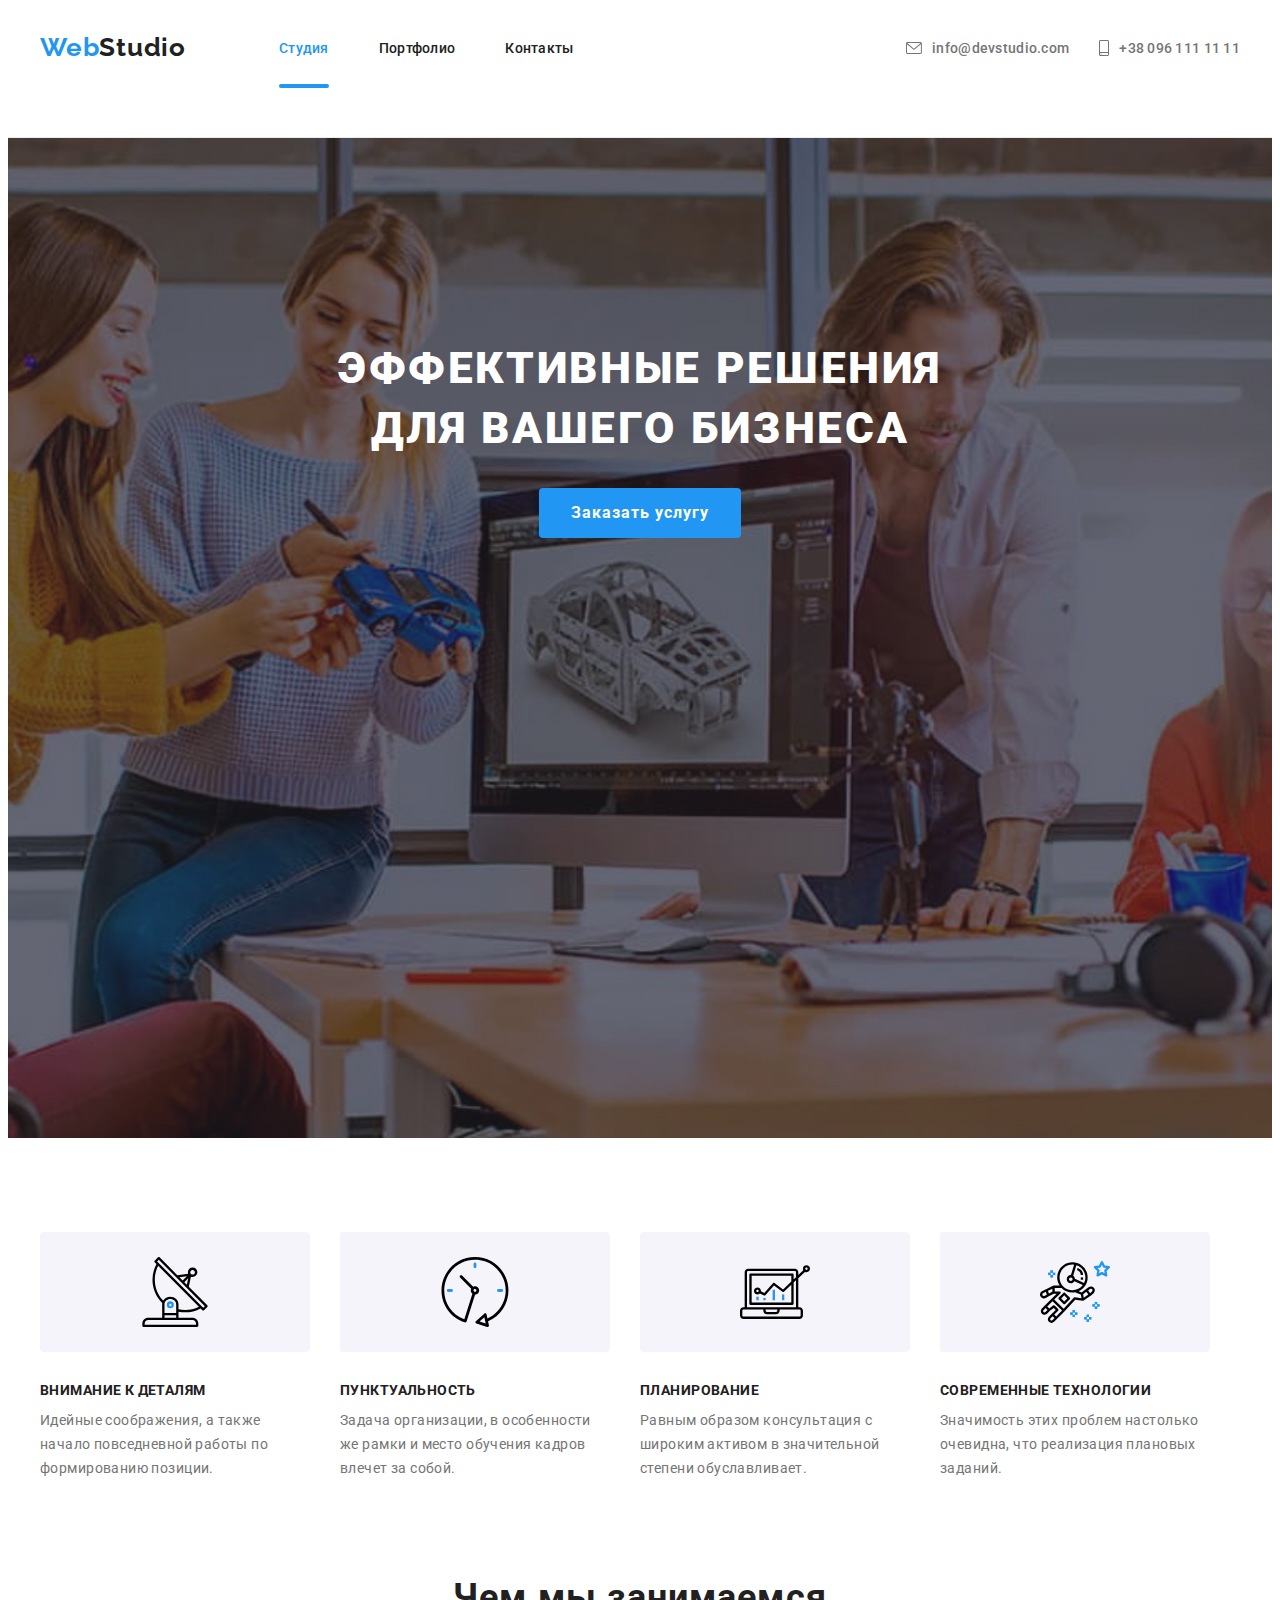
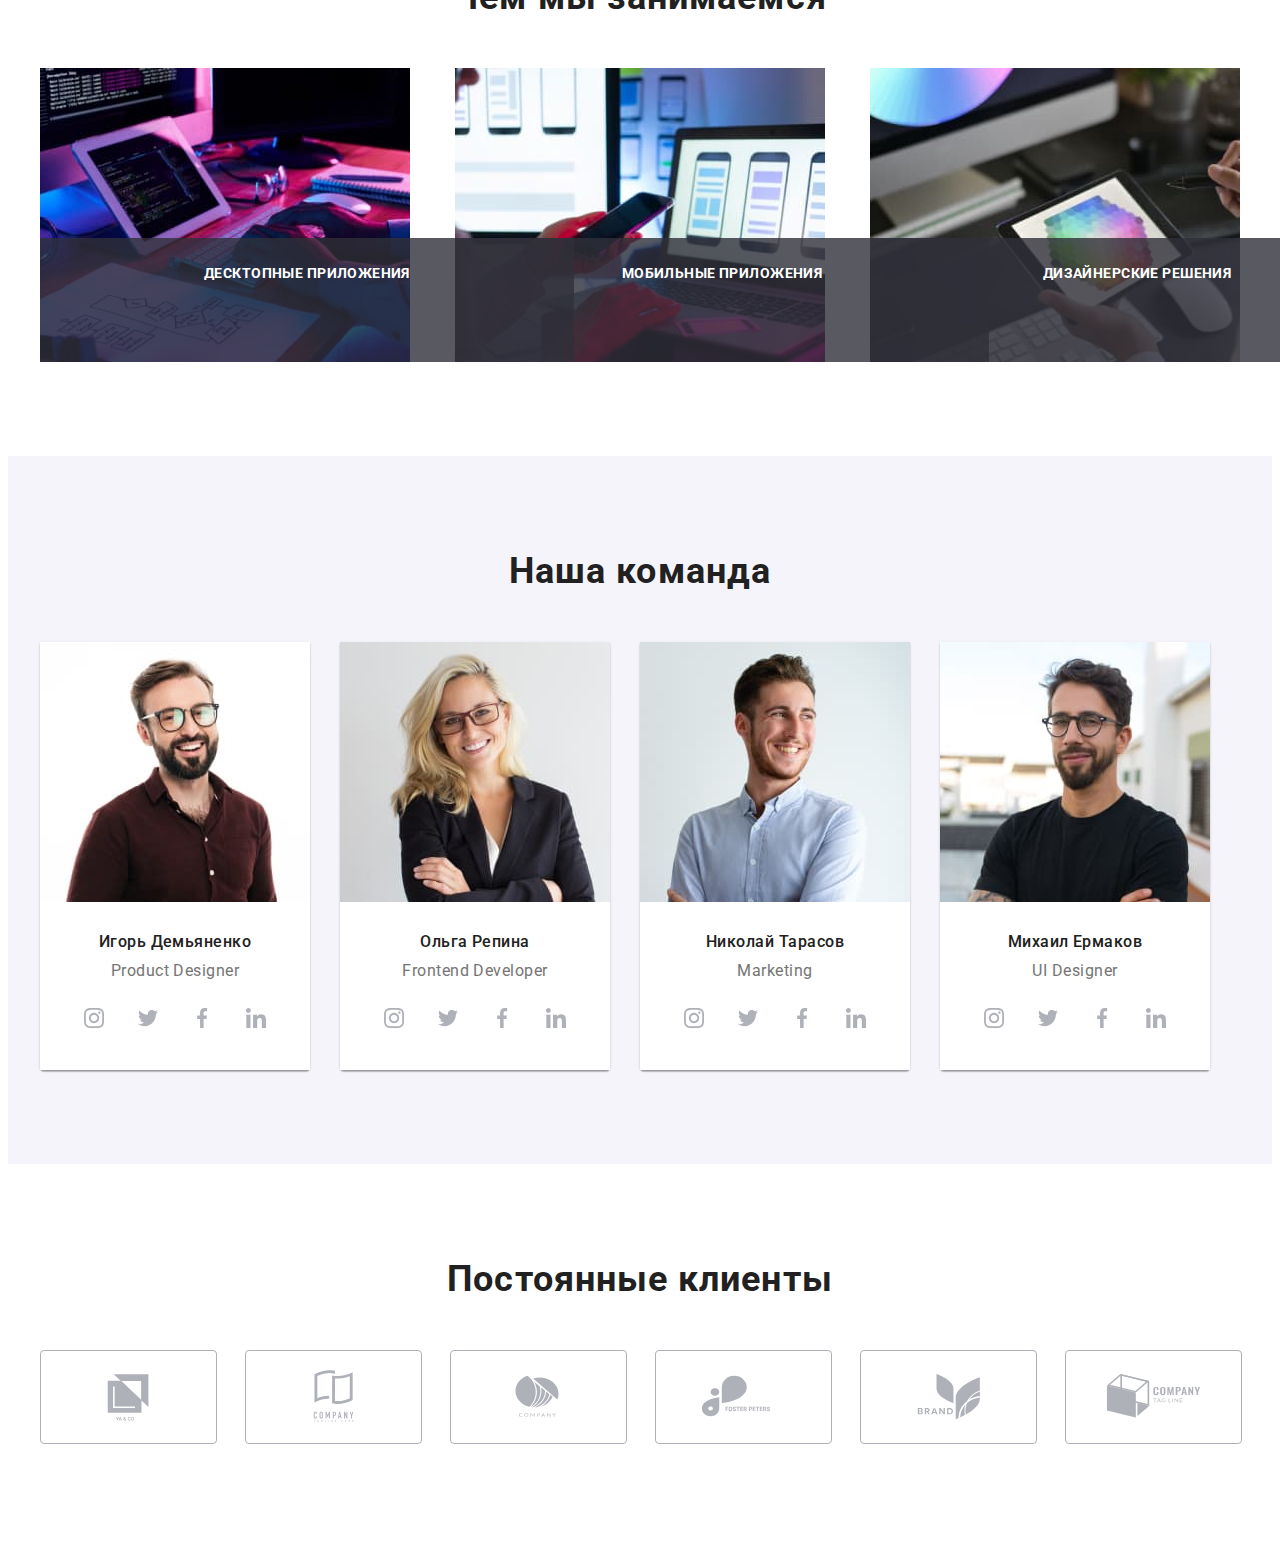
==== commit a450de7d: "portfolio markup" ====
--- a/index.html
+++ b/index.html
@@ -406,7 +406,7 @@
         </section>
     </main>
     <!-- FOOTER -->
-    <footer>
+    <!-- <footer>
         <div class="footer">
             <div class="container footer__box">
                 <div class="footer__left">
@@ -470,7 +470,7 @@
                 </div>
             </div>
         </div>
-    </footer>
+    </footer> -->
     <!-- MODAL FORM -->
     <div class="backdrop is-hidden" data-modal>
         <div class="modal">
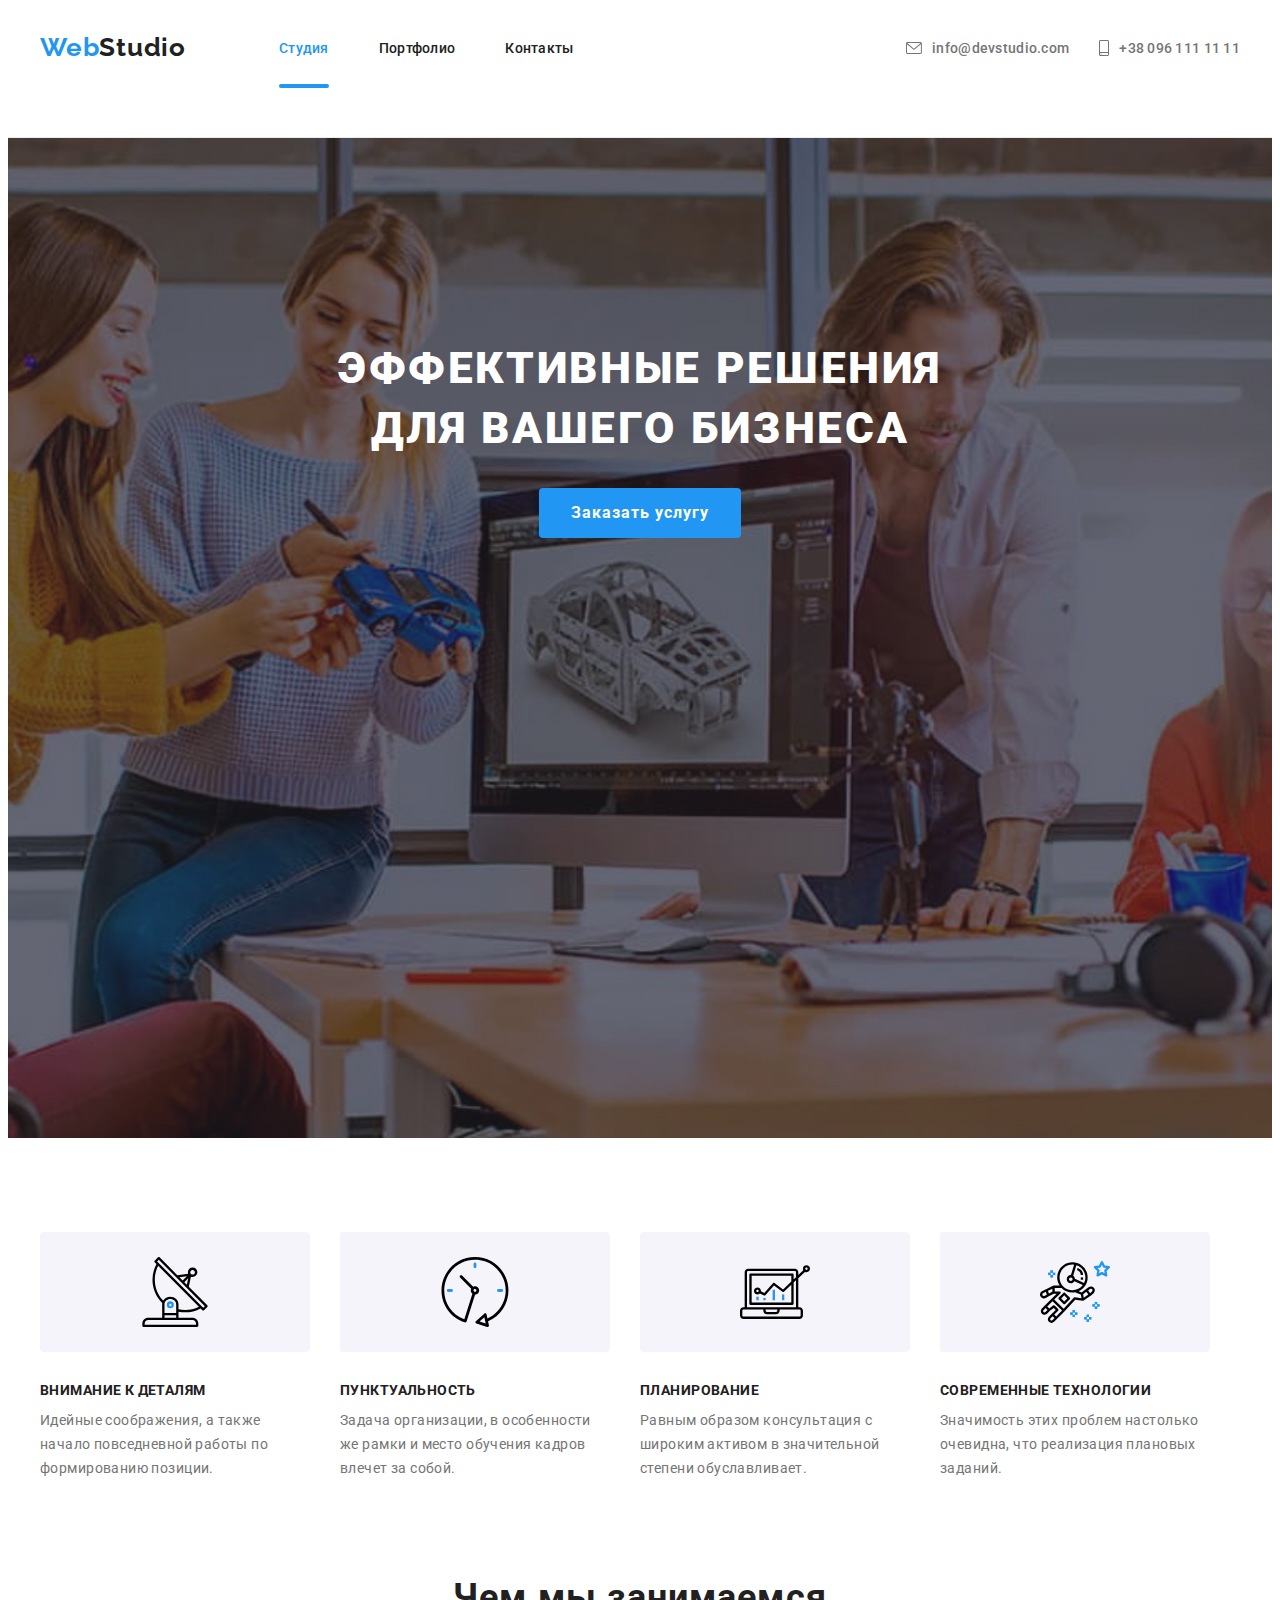
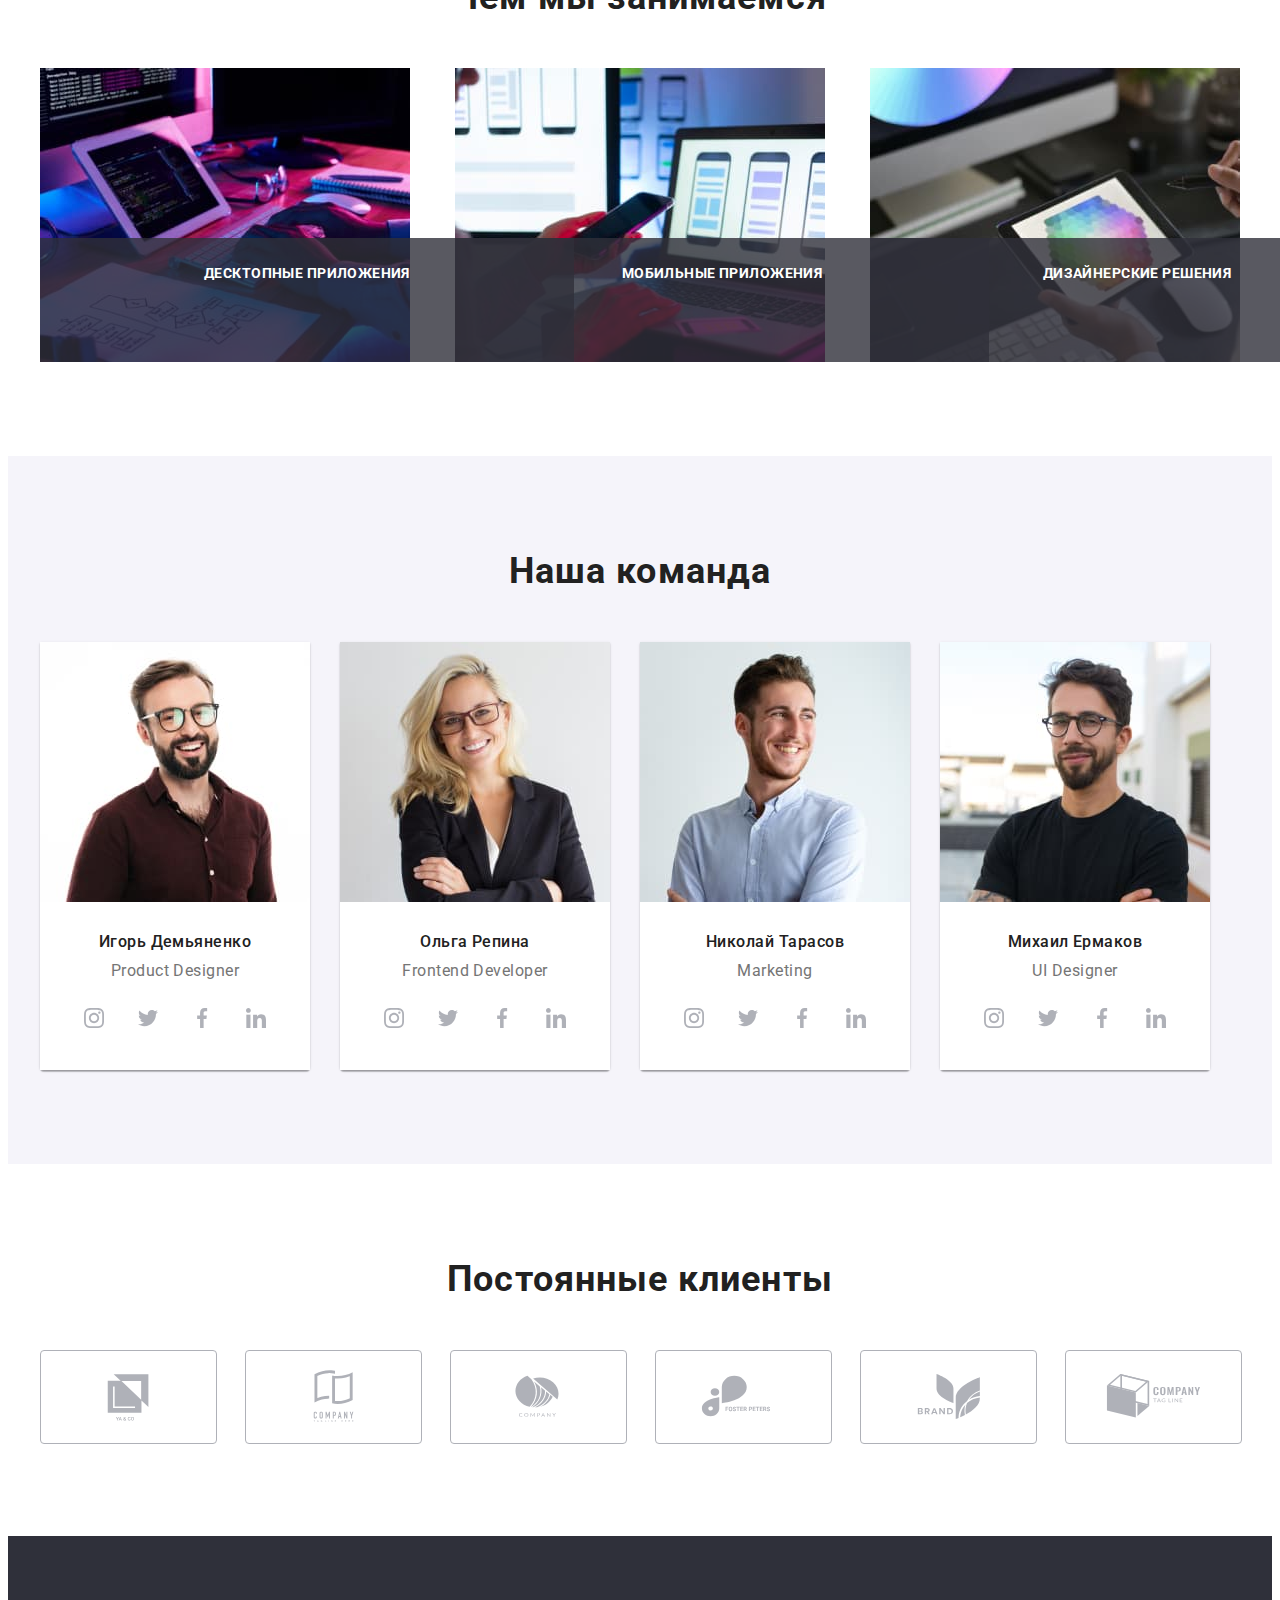
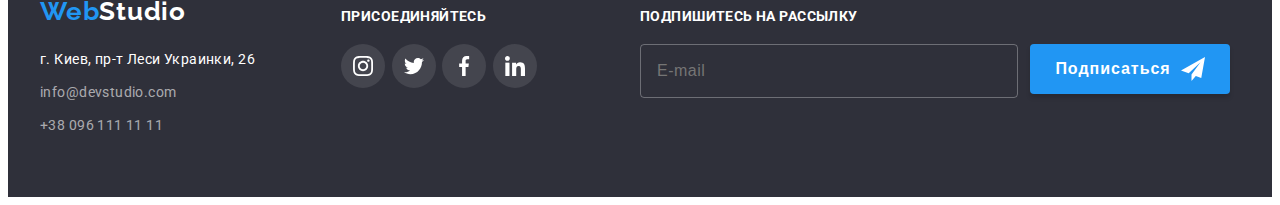
==== commit cd9ca979: "bugfix" ====
--- a/index.html
+++ b/index.html
@@ -406,7 +406,7 @@
         </section>
     </main>
     <!-- FOOTER -->
-    <!-- <footer>
+    <footer>
         <div class="footer">
             <div class="container footer__box">
                 <div class="footer__left">
@@ -470,7 +470,7 @@
                 </div>
             </div>
         </div>
-    </footer> -->
+    </footer>
     <!-- MODAL FORM -->
     <div class="backdrop is-hidden" data-modal>
         <div class="modal">
--- a/css/main.min.css
+++ b/css/main.min.css
@@ -1,2 +1,2 @@
-:root{--primary-font-family: "Roboto", sans-serif;--primary-text-color-theme-dark: #2196f3;--primary-text-color-theme-light: #212121;--secondary-text-color-theme-dark: #ffffff;--secondary-text-color-theme-light: #757575;--container-items: 1}.visually-hidden{position:absolute;width:1px;height:1px;margin:-1px;border:0;padding:0;white-space:nowrap;clip-path:inset(100%);clip:rect(0 0 0 0);overflow:hidden}body{font-family:"Roboto", sans-serif, "Raleway", sans-serif;color:#212121}h1,h2,h3,h4,p{margin-top:0;margin-bottom:0}ul{margin-top:0;margin-bottom:0;padding-left:0}img{display:block}address{font-style:normal}.list{list-style:none}.link{text-decoration:none}.section{padding-top:60px;padding-bottom:60px;min-width:320px}@media screen and (min-width: 1200px){.section{padding-top:94px;padding-bottom:94px}}.section__title{font-style:normal;font-weight:bold;font-size:36px;line-height:1.17;text-align:center;letter-spacing:0.03em;margin-bottom:30px}@media screen and (min-width: 1200px){.section__title{margin-bottom:50px}}img{display:block;max-width:100%;height:auto;width:100%}.img-no-gap{display:block}.container{min-width:320px;margin-left:auto;margin-right:auto;padding:0 calc(30px / 2)}@media screen and (min-width: 480px){.container{width:480px}}@media screen and (min-width: 768px){.container{width:768px}}@media screen and (min-width: 1200px){.container{width:1200px}}.hero__modal_button{display:block;min-width:200px;height:50px;padding:10px 32px;margin-left:auto;margin-right:auto;font-family:inherit;font-weight:700;font-size:16px;line-height:30px;letter-spacing:0.06em;color:var(--secondary-text-color-theme-dark);background-color:var(--primary-text-color-theme-dark);border:none;border-radius:4px;transition:background-color 250ms cubic-bezier(0.4, 0, 0.2, 1)}.hero__modal_button:hover,.hero__modal_button:focus{background-color:#188ce8;color:var(--secondary-text-color-theme-dark)}.social-list__link{display:flex;align-items:center;justify-content:center;width:44px;height:44px;background-color:transparent;border-radius:50%;transition:background-color 250ms cubic-bezier(0.4, 0, 0.2, 1)}.social-list__link:hover,.social-list__link:focus{background-color:var(--primary-text-color-theme-dark)}.social-list{display:flex;margin-top:16px;justify-content:space-between;padding-bottom:30px}.social-list__icon{fill:#afb1b8}.social-list__link:hover .social-list__icon,.social-list__link:focus .social-list__icon{fill:var(--secondary-text-color-theme-dark)}@media screen and (min-width: 768px){.mobile-menu{display:none}.mobile-menu-button{display:none}}.header{padding-top:16px;padding-bottom:16px;border-bottom:1px solid #ececec;background-color:var(--secondary-text-color-theme-dark)}@media screen and (min-width: 768px){.header{padding:0;height:80px}}@media screen and (min-width: 1200px){.header{padding-top:24px;padding-bottom:25px}}.header__container{display:flex;justify-content:space-between;align-items:center}.navigation{display:flex;align-items:center}@media screen and (min-width: 768px){.navigation{margin-top:32px;margin-bottom:32px}}@media screen and (min-width: 1200px){.navigation{margin-top:0px;margin-bottom:0px}}.nav-list{display:none}.nav-list__item:not(:last-child){margin-right:50px}@media screen and (min-width: 768px){.nav-list{display:flex;align-items:center}}.nav-list__link{font-style:normal;font-weight:500;font-size:14px;line-height:16px;letter-spacing:0.02em;transition:color 250ms cubic-bezier(0.4, 0, 0.2, 1);color:var(--primary-text-color-theme-light)}.nav-list__link:hover,.nav-list__link:focus{color:var(--primary-text-color-theme-dark)}.nav-list__link_current{position:relative;color:var(--primary-text-color-theme-dark)}.nav-list__link_current::after{content:"";position:absolute;left:0;height:4px;width:100%;bottom:-30px;border-radius:2px;background-color:var(--primary-text-color-theme-dark)}@media screen and (min-width: 1200px){.nav-list__link::after{bottom:-32px}}.header__contacts{display:none}@media screen and (min-width: 768px){.header__contacts{display:flex;flex-direction:column}.header__contacts_email_icon{width:14px;height:10px;margin-right:10px;fill:var(--secondary-text-color-theme-light)}.header__contacts_phone_icon{width:10px;height:14px;margin-right:10px;fill:var(--secondary-text-color-theme-light)}.header__contacts_item{display:flex;align-items:center;font-weight:500;font-size:12px;line-height:14px;letter-spacing:0.02em;color:var(--secondary-text-color-theme-light)}.header__contacts_item:not(:last-child){margin-bottom:10px}}@media screen and (min-width: 1200px){.header__contacts{flex-direction:row;display:flex;align-items:center;margin-left:auto}.header__contacts_item{font-size:14px;line-height:16px;transition:color 250ms cubic-bezier(0.4, 0, 0.2, 1),fill 250ms cubic-bezier(0.4, 0, 0.2, 1)}.header__contacts_item:hover,.header__contacts_item:focus,.header__contacts_item:hover .header__contacts_icon,.header__contacts_item:focus .header__contacts_icon{color:var(--primary-text-color-theme-dark);fill:var(--primary-text-color-theme-dark)}.header__contacts_item:not(:last-child){margin-right:30px}.header__contacts_item:first-child{margin-bottom:0}.header__contacts_email_icon{width:16px;height:12px}.header__contacts_phone_icon{width:10px;height:16px}}.logo{font-family:'Raleway';font-weight:700;font-size:24px;line-height:28px;letter-spacing:0.03em;color:var(--primary-text-color-theme-light)}@media screen and (min-width: 1200px){.logo{margin-right:93px;font-size:26px;line-height:31px}}.logo__part{color:var(--primary-text-color-theme-dark)}.logo{font-family:'Raleway';font-weight:700;font-size:24px;line-height:28px;letter-spacing:0.03em;color:var(--primary-text-color-theme-light)}@media screen and (min-width: 1200px){.logo{margin-right:93px;font-size:26px;line-height:31px}}.logo__part{color:var(--primary-text-color-theme-dark)}.footer__logo{color:var(--secondary-text-color-theme-dark)}.footer{background-color:#2f303a;min-width:320px;margin-left:auto;margin-right:auto;padding-top:60px;padding-bottom:60px}.footer__location{margin-top:20px;text-align:center;font-style:normal;font-weight:400;font-size:14px;line-height:24px;letter-spacing:0.03em;color:var(--secondary-text-color-theme-dark)}@media screen and (min-width: 1200px){.footer__location{display:flex;flex-direction:column;text-align:left}}.footer__box{display:flex;margin-left:auto;margin-right:auto}@media screen and (min-width: 768px){.footer__box{display:block;position:relative}}@media screen and (min-width: 1200px){.footer__box{display:flex;flex-direction:row;align-items:flex-start}}.footer__left{text-align:center}@media screen and (min-width: 768px){.footer__left{width:232px;margin-left:76px}}@media screen and (min-width: 1200px){.footer__left{margin-left:0px;width:231px;text-align:left}}.footer__contact_item{display:block;margin-top:8px;font-style:normal;text-decoration:none;font-weight:400;font-size:14px;line-height:24px;letter-spacing:0.03em;color:rgba(255,255,255,0.6)}@media screen and (min-width: 1200px){.footer__contact_item{margin-top:9px}}.footer__center{width:206px;margin-top:5px;margin-bottom:60px;margin-right:auto;margin-left:auto}@media screen and (min-width: 768px){.footer__center{position:absolute;top:0;right:0;margin-top:5px;margin-right:89px}}@media screen and (min-width: 1200px){.footer__center{position:relative;margin-left:70px;margin-top:12px;margin-right:93px;margin-bottom:0px}}.join__list{display:flex;justify-content:space-between;margin-right:10px;position:relative}.join__link{display:flex;align-items:center;justify-content:center;width:44px;height:44px;background-color:rgba(255,255,255,0.1);border-radius:50%;transition:background-color 250ms cubic-bezier(0.4, 0, 0.2, 1)}.join__link:hover>.join__icon,.join__link:focus>.join__icon{fill:var(--secondary-text-color-theme-dark)}.join__link:hover,.join__link:focus{background-color:var(--primary-text-color-theme-dark);background-image:none}.join__icon{fill:var(--secondary-text-color-theme-dark)}.join{display:flex}.join__box{display:flex;flex-direction:column;margin-top:20px}.join__title{color:#ffffff;font-style:normal;font-weight:bold;font-size:14px;line-height:16 px;letter-spacing:0.03em;text-transform:uppercase}.footer__form{display:flex;flex-direction:column}@media screen and (min-width: 768px){.footer__form{align-items:center}}@media screen and (min-width: 1200px){.footer__form{display:flex;align-items:flex-start}}.footer__label{margin-bottom:20px}.footer__input{display:block;padding-left:16px;border:1px solid rgba(255,255,255,0.3);border-radius:4px;background-color:transparent;width:450px;height:50px;font-style:normal;font-weight:400;font-size:16px;line-height:20px;letter-spacing:0.03em;color:rgba(255,255,255,0.6)}@media screen and (min-width: 480px){.footer__input{margin-left:auto;margin-right:auto}}@media screen and (min-width: 1200px){.footer__input{width:358px}}.footer__right{display:flex;width:100%}@media screen and (min-width: 768px){.footer__right{margin-top:60px}}@media screen and (min-width: 1200px){.footer__right{width:auto;margin-top:0px;padding-top:12px}}.footer__button_wrapper{margin-top:20px;margin-right:auto;margin-left:auto}@media screen and (min-width: 1200px){.footer__button_wrapper{margin-top:36px;margin-left:12px}}.footer__button{display:flex;justify-content:center;align-items:center;width:200px;height:50px;background-color:var(--primary-text-color-theme-dark);color:var(--secondary-text-color-theme-dark);box-shadow:0px 4px 4px rgba(0,0,0,0.15);transition:background-color 250ms cubic-bezier(0.4, 0, 0.2, 1);border-radius:4px;border:none;font-style:normal;font-weight:700;font-size:16px;line-height:30px;letter-spacing:0.06em}.footer__button:hover,.footer__button:focus{background-color:#188ce8;color:var(--secondary-text-color-theme-dark)}.footer__button_icon{fill:var(--secondary-text-color-theme-dark);margin-left:10px}.hero{background-image:linear-gradient(to right, rgba(47,48,58,0.4), rgba(47,48,58,0.4)),url("/images/hero/header1x-mobile.jpg");background-size:cover;background-repeat:no-repeat;background-position:center;min-width:320px;width:100%;height:400px;margin:0 auto;text-align:center;padding:118px 0}@media (min-device-pixel-ratio: 2), (-webkit-min-device-pixel-ratio: 2), (min-resolution: 192dpi), (min-resolution: 2dppx){.hero{background-image:linear-gradient(to right, rgba(47,48,58,0.4), rgba(47,48,58,0.4)),url("/images/hero/header2x-mobile.jpg")}}@media screen and (min-width: 768px){.hero{background-image:linear-gradient(to right, rgba(47,48,58,0.4), rgba(47,48,58,0.4)),url("/images/hero/Header1x-tablet img.jpg")}}@media screen and (min-width: 768px) and (min-device-pixel-ratio: 2), screen and (min-width: 768px) and (-webkit-min-device-pixel-ratio: 2), screen and (min-width: 768px) and (min-resolution: 192dpi), screen and (min-width: 768px) and (min-resolution: 2dppx){.hero{background-image:linear-gradient(to right, rgba(47,48,58,0.4), rgba(47,48,58,0.4)),url("/images/hero/Header2x-tablet img@2x.jpg")}}@media screen and (min-width: 1200px){.hero{height:600px;max-width:1600px;padding:200px 0;background-image:linear-gradient(to right, rgba(47,48,58,0.4), rgba(47,48,58,0.4)),url("/images/hero/header1x.jpg")}}@media screen and (min-width: 1200px) and (min-device-pixel-ratio: 2), screen and (min-width: 1200px) and (-webkit-min-device-pixel-ratio: 2), screen and (min-width: 1200px) and (min-resolution: 192dpi), screen and (min-width: 1200px) and (min-resolution: 2dppx){.hero{background-image:linear-gradient(to right, rgba(47,48,58,0.4), rgba(47,48,58,0.4)),url("/images/hero/header2x.jpg")}}.hero .hero__title{color:var(--secondary-text-color-theme-dark);max-width:360px;margin-left:auto;margin-right:auto;margin-bottom:30px;font-weight:900;font-size:26px;line-height:42px;letter-spacing:0.06em;text-transform:uppercase}@media screen and (min-width: 1200px){.hero .hero__title{min-width:696px;font-size:44px;line-height:60px}}.description{display:flex;flex-wrap:wrap}@media screen and (min-width: 768px){.description{display:flex;flex-wrap:wrap;margin-left:-30px;margin-top:-30px}}@media screen and (min-width: 1200px){.description{display:flex}}.description__card{flex-basis:calc(480px / 1 - 30px)}@media screen and (min-width: 768px){.description__card{flex-basis:calc(768px / 2 - 30px);margin-top:30px;margin-left:30px}}@media screen and (min-width: 768px) and (min-width: 1200px){.description__card{flex-basis:calc(1200px / 4 - 30px);margin-top:30px;margin-left:30px;width:270px}}.description__box{display:flex;align-items:center;justify-content:center;width:100%;height:120px;background-color:#f5f4fa;margin-bottom:30px;border-radius:4px}.description__title{font-weight:700;font-size:14px;line-height:16px;letter-spacing:0.03em;text-transform:uppercase}@media screen and (max-width: 767px){.description__title{text-align:center}}.description__list{margin-top:10px;padding-bottom:2px;font-weight:400;font-size:14px;line-height:24px;letter-spacing:0.03em;color:var(--secondary-text-color-theme-light)}.about__section{padding-top:0}@media screen and (max-width: 1199px){.about__section{display:none}}.about{display:flex;justify-content:space-between;padding-bottom:94px}.about__img{position:relative;display:block}.about__description{position:absolute;font-style:normal;font-weight:700;font-size:14px;line-height:16px;letter-spacing:0.03em;text-align:center;height:70px;width:370px;padding:27px 82px;text-transform:uppercase;transform:translateY(-100%);color:var(--secondary-text-color-theme-dark);background-color:rgba(47,48,58,0.8)}.employees__section{background-color:#f5f4fa;margin-left:auto;margin-right:auto}.employees{display:flex;flex-wrap:wrap;gap:30px}@media screen and (min-width: 768px){.employees{display:flex;flex-wrap:wrap;margin-left:-30px;margin-top:-30px;gap:0}}@media screen and (min-width: 1200px){.employees{display:flex}}.employees__card{box-shadow:0px 1px 3px rgba(0,0,0,0.12),0px 1px 1px rgba(0,0,0,0.14),0px 2px 1px rgba(0,0,0,0.2);border-radius:0px 0px 4px 4px;background-color:var(--secondary-text-color-theme-dark);flex-basis:calc(480px / 1 - 30px)}@media screen and (min-width: 768px){.employees__card{flex-basis:calc(768px / 2 - 30px);margin-top:30px;margin-left:30px}}@media screen and (min-width: 768px) and (min-width: 1200px){.employees__card{flex-basis:calc(1200px / 4 - 30px);margin-top:30px;margin-left:30px}}.employees__box{padding-top:30px;padding-left:32px;padding-right:32px;background-color:var(--secondary-text-color-theme-dark)}.employees__name{font-style:normal;font-weight:500;font-size:16px;line-height:1.19;text-align:center;letter-spacing:0.03em;margin-bottom:10px}.employees__position{font-style:normal;font-weight:normal;font-size:16px;line-height:1.19;text-align:center;letter-spacing:0.03em;color:var(--secondary-text-color-theme-light)}.clients{display:flex;flex-wrap:wrap;gap:30px;align-items:center;justify-content:center}@media screen and (min-width: 768px){.clients{gap:0;margin-left:-30px;margin-top:-30px}}@media screen and (min-width: 1200px){.clients{flex-wrap:nowrap;margin-left:0;margin-top:0}}.clients__item{flex-basis:calc(480px / 2 - 30px);height:92px}@media screen and (min-width: 768px){.clients__item{flex-basis:calc(768px / 3 - 30px);margin-top:30px;margin-left:30px}}@media screen and (min-width: 1200px){.clients__item{flex-basis:calc(1200px / 4 - 30px);margin-top:0;margin-left:0}.clients__item:not(:last-child){margin-right:30px}}.clients__box{display:flex;align-items:center;justify-content:center;width:100%;height:100%;border-radius:4px;background-color:var(--secondary-text-color-theme-dark);border:1px solid #afb1b8;transition:border-color 250ms cubic-bezier(0.4, 0, 0.2, 1),fill 250ms cubic-bezier(0.4, 0, 0.2, 1)}.clients__box:hover,.clients__box:focus,.clients__box:hover .clients__icon,.clients__box:focus .clients__icon{fill:var(--primary-text-color-theme-dark);border-color:var(--primary-text-color-theme-dark)}.clients__icon{fill:#afb1b8;transition:fill 250ms cubic-bezier(0.4, 0, 0.2, 1)}.mobile-menu-button{display:flex;align-items:center;justify-content:center;position:absolute;top:10px;right:15px;width:40px;height:40px;background-color:transparent;border:none;padding:0;line-height:0}.mobile-menu-button .mobile-menu-button__icon{fill:var(--primary-text-color-theme-light);transition:fill 250ms cubic-bezier(0.4, 0, 0.2, 1)}.mobile-menu-button .mobile-menu-button__icon:hover,.mobile-menu-button .mobile-menu-button__icon:focus{fill:var(--primary-text-color-theme-dark)}@media screen and (min-width: 768px){.mobile-menu-button{display:none}}.mobile-menu__close_button{display:flex;align-items:center;justify-content:center;position:absolute;top:10px;right:15px;width:40px;height:40px;background-color:transparent;border:none;padding:0;line-height:0}.mobile-menu__close_icon{fill:var(--primary-text-color-theme-light);transition:fill 250ms cubic-bezier(0.4, 0, 0.2, 1)}.mobile-menu__close_icon:hover,.mobile-menu__close_icon:focus{fill:var(--primary-text-color-theme-dark)}.mobile-menu{display:flex;flex-direction:column;position:fixed;z-index:10;top:0;left:0;width:100vw;min-width:320px;height:100vh;min-height:100%;padding:48px 40px;overflow:auto;transition:opacity 250ms cubic-bezier(0.4, 0, 0.2, 1),visibility 250ms cubic-bezier(0.4, 0, 0.2, 1);background-color:var(--secondary-text-color-theme-dark)}.mobile-menu_is-hidden{opacity:0;visibility:hidden;pointer-events:none}.mobile-menu__top{margin-right:auto}.mobile-menu__nav_item:not(:last-child){margin-bottom:32px}.mobile-menu__nav_link{font-style:normal;font-weight:500;font-size:40px;line-height:47px;letter-spacing:0.02em;color:var(--primary-text-color-theme-light);transition:color 250ms cubic-bezier(0.4, 0, 0.2, 1)}.mobile-menu__nav_link.current{color:var(--primary-text-color-theme-dark)}.mobile-menu__middle{margin-top:auto;margin-right:auto}.mobile-menu__phone{display:block;font-weight:500;font-size:34px;line-height:40px;letter-spacing:0.02em;margin-bottom:32px;color:var(--primary-text-color-theme-dark)}.mobile-menu__email{display:block;font-weight:500;font-size:24px;line-height:28px;letter-spacing:0.02em;margin-bottom:64px;color:var(--secondary-text-color-theme-light)}.mobile-menu__bottom{display:flex}.mobile-menu__social-item:not(:last-child){border-right:1px solid rgba(33,33,33,0.2);padding-right:10px}.mobile-menu__social-item:not(:first-child){padding-left:10px}.mobile-menu__social_link{font-style:normal;font-weight:500;font-size:18px;line-height:22px;letter-spacing:0.02em;color:var(--primary-text-color-theme-dark)}.backdrop{position:fixed;top:0;left:0;min-width:320px;min-height:100%;overflow-y:scroll;background-color:rgba(0,0,0,0.2);transition:visibility 250ms cubic-bezier(0.4, 0, 0.2, 1),opacity 250ms cubic-bezier(0.4, 0, 0.2, 1)}@media screen and (min-width: 320px){.backdrop{min-width:100vw;min-height:100vh}}.backdrop.backdrop.is-hidden{opacity:0;visibility:hidden;pointer-events:none}.modal{position:absolute;top:50%;left:50%;transform:translate(-50%, -50%);min-width:320px;min-height:480px;padding:40px;background-color:var(--secondary-text-color-theme-dark);border-radius:4px;box-shadow:0px 1px 3px rgba(0,0,0,0.12),0px 1px 1px rgba(0,0,0,0.14),0px 2px 1px rgba(0,0,0,0.2)}@media screen and (min-width: 480px){.modal{min-width:450px;min-height:609px}}@media screen and (min-width: 1200px){.modal{min-width:528px;min-height:581px}}.modal__button{position:absolute;top:8px;right:8px;display:flex;justify-content:center;align-items:center;width:30px;height:30px;background-color:var(--secondary-text-color-theme-dark);border-radius:50%;border:1px solid rgba(0,0,0,0.1);padding:0}.modal__icon:hover{fill:var(--primary-text-color-theme-dark)}.contact-form__title{margin-bottom:12px;font-weight:700;font-size:20px;line-height:30px;text-align:center;letter-spacing:0.03em;color:var(--primary-text-color-theme-light)}@media screen and (min-width: 1200px){.contact-form__title{line-height:23px}}.contact-form__input{width:100%;height:40px;border:1px solid rgba(33,33,33,0.2);box-sizing:border-box;border-radius:4px;padding-left:42px;transition:border-color 250ms cubic-bezier(0.4, 0, 0.2, 1)}.contact-form__input:focus{outline:none;border-color:var(--primary-text-color-theme-dark)}.contact-form__field{display:block}.contact-form__field:not(:first-of-type){margin-top:10px}.contact-form__name{display:inline-block;margin-bottom:4px;font-style:normal;font-weight:400;font-size:12px;line-height:14px;letter-spacing:0.01em;color:var(--secondary-text-color-theme-light)}.contact-form__wrapper{position:relative;display:block}.contact-form__icon{position:absolute;top:50%;left:12px;transform:translateY(-50%);transition:fill 250ms cubic-bezier(0.4, 0, 0.2, 1)}.contact-form__input:focus+.contact-form__icon{fill:var(--primary-text-color-theme-dark)}.contact-form__message{width:100%;height:120px;padding:12px 16px;resize:none;border:1px solid rgba(33,33,33,0.2);box-sizing:border-box;border-radius:4px;transition:border-color 250ms cubic-bezier(0.4, 0, 0.2, 1)}.contact-form__message:focus{outline:none;border-color:var(--primary-text-color-theme-dark)}.contact-form__message::placeholder{font-weight:400;font-size:12px;line-height:14px;letter-spacing:0.01em;color:rgba(117,117,117,0.5)}.contact-form__box{margin-top:20px}.contact-form__label{display:flex;align-items:center;justify-content:space-evenly;font-style:normal;font-weight:400;font-size:12px;line-height:14px;letter-spacing:0.03em;color:var(--secondary-text-color-theme-light)}@media screen and (min-width: 1200px){.contact-form__label{font-size:14px;line-height:24px}}.contact-form__label::before{display:flex;justify-content:center;align-items:center;width:16px;height:15px;content:" ";border:2px solid var(--primary-text-color-theme-light);border-radius:1px;margin-right:8px}.contact-form__checkbox:checked+.contact-form__label::before{border-color:var(--primary-text-color-theme-dark);background-image:url(../images/icon-check.svg);background-color:var(--primary-text-color-theme-dark);background-size:contain;background-origin:border-box}.contact-form__terms{font-style:normal;font-weight:400;font-size:14px;line-height:24px;letter-spacing:0.03em;text-decoration-line:underline;color:var(--primary-text-color-theme-dark)}.submit-button{display:block;min-width:200px;height:50px;padding:10px 32px;margin-top:30px;margin-left:auto;margin-right:auto;font-family:inherit;font-style:normal;font-weight:bold;font-size:16px;line-height:30px;letter-spacing:0.06em;color:var(--secondary-text-color-theme-dark);background-color:var(--primary-text-color-theme-dark);border:none;border-radius:4px;transition:background-color 250ms cubic-bezier(0.4, 0, 0.2, 1)}.submit-button:hover,.submit-button:focus{background-color:#188ce8;color:var(--secondary-text-color-theme-dark)}
+:root{--primary-font-family: "Roboto", sans-serif;--primary-text-color-theme-dark: #2196f3;--primary-text-color-theme-light: #212121;--secondary-text-color-theme-dark: #ffffff;--secondary-text-color-theme-light: #757575;--container-items: 1}.visually-hidden{position:absolute;width:1px;height:1px;margin:-1px;border:0;padding:0;white-space:nowrap;clip-path:inset(100%);clip:rect(0 0 0 0);overflow:hidden}body{font-family:"Roboto", sans-serif, "Raleway", sans-serif;color:#212121}h1,h2,h3,h4,p{margin-top:0;margin-bottom:0}ul{margin-top:0;margin-bottom:0;padding-left:0}img{display:block}address{font-style:normal}.list{list-style:none}.link{text-decoration:none}.section{padding-top:60px;padding-bottom:60px;min-width:320px}@media screen and (min-width: 1200px){.section{padding-top:94px;padding-bottom:94px}}.section__title{font-style:normal;font-weight:bold;font-size:36px;line-height:1.17;text-align:center;letter-spacing:0.03em;margin-bottom:30px}@media screen and (min-width: 1200px){.section__title{margin-bottom:50px}}img{display:block;max-width:100%;height:auto;width:100%}.img-no-gap{display:block}.container{min-width:320px;margin-left:auto;margin-right:auto;padding:0 calc(30px / 2)}@media screen and (min-width: 480px){.container{width:480px}}@media screen and (min-width: 768px){.container{width:768px}}@media screen and (min-width: 1200px){.container{width:1200px}}.hero__modal_button{display:block;min-width:200px;height:50px;padding:10px 32px;margin-left:auto;margin-right:auto;font-family:inherit;font-weight:700;font-size:16px;line-height:30px;letter-spacing:0.06em;color:var(--secondary-text-color-theme-dark);background-color:var(--primary-text-color-theme-dark);border:none;border-radius:4px;transition:background-color 250ms cubic-bezier(0.4, 0, 0.2, 1)}.hero__modal_button:hover,.hero__modal_button:focus{background-color:#188ce8;color:var(--secondary-text-color-theme-dark)}.social-list__link{display:flex;align-items:center;justify-content:center;width:44px;height:44px;background-color:transparent;border-radius:50%;transition:background-color 250ms cubic-bezier(0.4, 0, 0.2, 1)}.social-list__link:hover,.social-list__link:focus{background-color:var(--primary-text-color-theme-dark)}.social-list{display:flex;margin-top:16px;justify-content:space-between;padding-bottom:30px}.social-list__icon{fill:#afb1b8}.social-list__link:hover .social-list__icon,.social-list__link:focus .social-list__icon{fill:var(--secondary-text-color-theme-dark)}@media screen and (min-width: 768px){.mobile-menu{display:none}.mobile-menu-button{display:none}}.header{padding-top:16px;padding-bottom:16px;border-bottom:1px solid #ececec;background-color:var(--secondary-text-color-theme-dark)}@media screen and (min-width: 768px){.header{padding:0;height:80px}}@media screen and (min-width: 1200px){.header{padding-top:24px;padding-bottom:25px}}.header__container{display:flex;justify-content:space-between;align-items:center}.navigation{display:flex;align-items:center}@media screen and (min-width: 768px){.navigation{margin-top:32px;margin-bottom:32px}}@media screen and (min-width: 1200px){.navigation{margin-top:0px;margin-bottom:0px}}.nav-list{display:none}.nav-list__item:not(:last-child){margin-right:50px}@media screen and (min-width: 768px){.nav-list{display:flex;align-items:center}}.nav-list__link{font-style:normal;font-weight:500;font-size:14px;line-height:16px;letter-spacing:0.02em;transition:color 250ms cubic-bezier(0.4, 0, 0.2, 1);color:var(--primary-text-color-theme-light)}.nav-list__link:hover,.nav-list__link:focus{color:var(--primary-text-color-theme-dark)}.nav-list__link_current{position:relative;color:var(--primary-text-color-theme-dark)}.nav-list__link_current::after{content:"";position:absolute;left:0;height:4px;width:100%;bottom:-30px;border-radius:2px;background-color:var(--primary-text-color-theme-dark)}@media screen and (min-width: 1200px){.nav-list__link::after{bottom:-32px}}.header__contacts{display:none}@media screen and (min-width: 768px){.header__contacts{display:flex;flex-direction:column}.header__contacts_email_icon{width:14px;height:10px;margin-right:10px;fill:var(--secondary-text-color-theme-light)}.header__contacts_phone_icon{width:10px;height:14px;margin-right:10px;fill:var(--secondary-text-color-theme-light)}.header__contacts_item{display:flex;align-items:center;font-weight:500;font-size:12px;line-height:14px;letter-spacing:0.02em;color:var(--secondary-text-color-theme-light)}.header__contacts_item:not(:last-child){margin-bottom:10px}}@media screen and (min-width: 1200px){.header__contacts{flex-direction:row;display:flex;align-items:center;margin-left:auto}.header__contacts_item{font-size:14px;line-height:16px;transition:color 250ms cubic-bezier(0.4, 0, 0.2, 1),fill 250ms cubic-bezier(0.4, 0, 0.2, 1)}.header__contacts_item:hover,.header__contacts_item:focus,.header__contacts_item:hover .header__contacts_icon,.header__contacts_item:focus .header__contacts_icon{color:var(--primary-text-color-theme-dark);fill:var(--primary-text-color-theme-dark)}.header__contacts_item:not(:last-child){margin-right:30px}.header__contacts_item:first-child{margin-bottom:0}.header__contacts_email_icon{width:16px;height:12px}.header__contacts_phone_icon{width:10px;height:16px}}.logo{font-family:'Raleway';font-weight:700;font-size:24px;line-height:28px;letter-spacing:0.03em;color:var(--primary-text-color-theme-light)}@media screen and (min-width: 1200px){.logo{margin-right:93px;font-size:26px;line-height:31px}}.logo__part{color:var(--primary-text-color-theme-dark)}.logo{font-family:'Raleway';font-weight:700;font-size:24px;line-height:28px;letter-spacing:0.03em;color:var(--primary-text-color-theme-light)}@media screen and (min-width: 1200px){.logo{margin-right:93px;font-size:26px;line-height:31px}}.logo__part{color:var(--primary-text-color-theme-dark)}.footer__logo{color:var(--secondary-text-color-theme-dark)}.footer{background-color:#2f303a;min-width:320px;margin-left:auto;margin-right:auto;padding-top:60px;padding-bottom:60px}.footer__location{margin-top:20px;text-align:center;font-style:normal;font-weight:400;font-size:14px;line-height:24px;letter-spacing:0.03em;color:var(--secondary-text-color-theme-dark)}@media screen and (min-width: 1200px){.footer__location{display:flex;flex-direction:column;text-align:left}}.footer__box{display:block;margin-left:auto;margin-right:auto}@media screen and (min-width: 768px){.footer__box{display:block;position:relative}}@media screen and (min-width: 1200px){.footer__box{display:flex;flex-direction:row;align-items:flex-start}}.footer__left{text-align:center}@media screen and (min-width: 768px){.footer__left{width:232px;margin-left:76px}}@media screen and (min-width: 1200px){.footer__left{margin-left:0px;width:231px;text-align:left}}.footer__contact_item{display:block;margin-top:8px;font-style:normal;text-decoration:none;font-weight:400;font-size:14px;line-height:24px;letter-spacing:0.03em;color:rgba(255,255,255,0.6)}@media screen and (min-width: 1200px){.footer__contact_item{margin-top:9px}}.footer__center{width:206px;margin-top:60px;margin-bottom:60px;margin-right:auto;margin-left:auto}@media screen and (min-width: 768px){.footer__center{position:absolute;top:0;right:0;margin-top:5px;margin-right:89px}}@media screen and (min-width: 1200px){.footer__center{position:relative;margin-left:70px;margin-top:12px;margin-right:93px;margin-bottom:0px}}.join__list{display:flex;justify-content:space-between;margin-right:10px;position:relative}.join__link{display:flex;align-items:center;justify-content:center;width:44px;height:44px;background-color:rgba(255,255,255,0.1);border-radius:50%;transition:background-color 250ms cubic-bezier(0.4, 0, 0.2, 1)}.join__link:hover>.join__icon,.join__link:focus>.join__icon{fill:var(--secondary-text-color-theme-dark)}.join__link:hover,.join__link:focus{background-color:var(--primary-text-color-theme-dark);background-image:none}.join__icon{fill:var(--secondary-text-color-theme-dark)}.join{display:flex;justify-content:center}@media screen and (min-width: 1200px){.join{justify-content:flex-start}}.join__box{display:flex;flex-direction:column;margin-top:20px}.join__title{color:#ffffff;font-style:normal;font-weight:bold;font-size:14px;line-height:16 px;letter-spacing:0.03em;text-transform:uppercase}.footer__form{display:flex;flex-direction:column;align-items:center}@media screen and (min-width: 1200px){.footer__form{display:flex;align-items:flex-start}}.footer__label{margin-bottom:20px}.footer__input{display:block;padding-left:16px;border:1px solid rgba(255,255,255,0.3);border-radius:4px;background-color:transparent;width:450px;height:50px;font-style:normal;font-weight:400;font-size:16px;line-height:20px;letter-spacing:0.03em;color:rgba(255,255,255,0.6)}@media screen and (min-width: 480px){.footer__input{margin-left:auto;margin-right:auto}}@media screen and (min-width: 1200px){.footer__input{width:358px}}.footer__right{display:block;margin-top:60px;width:100%}@media screen and (min-width: 1200px){.footer__right{display:flex;width:auto;margin-top:0px;padding-top:12px}}.footer__button_wrapper{display:block;margin-top:20px}@media screen and (min-width: 1200px){.footer__button_wrapper{margin-top:36px;margin-left:12px}}.footer__button{display:flex;margin-left:auto;margin-right:auto;justify-content:center;align-items:center;width:200px;height:50px;background-color:var(--primary-text-color-theme-dark);color:var(--secondary-text-color-theme-dark);box-shadow:0px 4px 4px rgba(0,0,0,0.15);transition:background-color 250ms cubic-bezier(0.4, 0, 0.2, 1);border-radius:4px;border:none;font-style:normal;font-weight:700;font-size:16px;line-height:30px;letter-spacing:0.06em}.footer__button:hover,.footer__button:focus{background-color:#188ce8;color:var(--secondary-text-color-theme-dark)}.footer__button_icon{fill:var(--secondary-text-color-theme-dark);margin-left:10px}.hero{background-image:linear-gradient(to right, rgba(47,48,58,0.4), rgba(47,48,58,0.4)),url("../../images/hero/header1x-mobile.jpg");background-size:cover;background-repeat:no-repeat;background-position:center;min-width:320px;width:100%;height:400px;margin:0 auto;text-align:center;padding:118px 0}@media (min-device-pixel-ratio: 2), (-webkit-min-device-pixel-ratio: 2), (min-resolution: 192dpi), (min-resolution: 2dppx){.hero{background-image:linear-gradient(to right, rgba(47,48,58,0.4), rgba(47,48,58,0.4)),url("../../images/hero/header2x-mobile.jpg")}}@media screen and (min-width: 768px){.hero{background-image:linear-gradient(to right, rgba(47,48,58,0.4), rgba(47,48,58,0.4)),url("../../images/hero/header1x-tablet.jpg")}}@media screen and (min-width: 768px) and (min-device-pixel-ratio: 2), screen and (min-width: 768px) and (-webkit-min-device-pixel-ratio: 2), screen and (min-width: 768px) and (min-resolution: 192dpi), screen and (min-width: 768px) and (min-resolution: 2dppx){.hero{background-image:linear-gradient(to right, rgba(47,48,58,0.4), rgba(47,48,58,0.4)),url("../..//images/hero/header2x-tablet.jpg")}}@media screen and (min-width: 1200px){.hero{height:600px;max-width:1600px;padding:200px 0;background-image:linear-gradient(to right, rgba(47,48,58,0.4), rgba(47,48,58,0.4)),url("../../images/hero/header1x.jpg")}}@media screen and (min-width: 1200px) and (min-device-pixel-ratio: 2), screen and (min-width: 1200px) and (-webkit-min-device-pixel-ratio: 2), screen and (min-width: 1200px) and (min-resolution: 192dpi), screen and (min-width: 1200px) and (min-resolution: 2dppx){.hero{background-image:linear-gradient(to right, rgba(47,48,58,0.4), rgba(47,48,58,0.4)),url("../../images/hero/header2x.jpg")}}.hero .hero__title{color:var(--secondary-text-color-theme-dark);max-width:360px;margin-left:auto;margin-right:auto;margin-bottom:30px;font-weight:900;font-size:26px;line-height:42px;letter-spacing:0.06em;text-transform:uppercase}@media screen and (min-width: 1200px){.hero .hero__title{min-width:696px;font-size:44px;line-height:60px}}.description{display:flex;flex-wrap:wrap}@media screen and (min-width: 768px){.description{display:flex;flex-wrap:wrap;margin-left:-30px;margin-top:-30px}}@media screen and (min-width: 1200px){.description{display:flex}}.description__card{flex-basis:calc(480px / 1 - 30px)}@media screen and (min-width: 768px){.description__card{flex-basis:calc(768px / 2 - 30px);margin-top:30px;margin-left:30px}}@media screen and (min-width: 768px) and (min-width: 1200px){.description__card{flex-basis:calc(1200px / 4 - 30px);margin-top:30px;margin-left:30px;width:270px}}.description__box{display:flex;align-items:center;justify-content:center;width:100%;height:120px;background-color:#f5f4fa;margin-bottom:30px;border-radius:4px}.description__title{font-weight:700;font-size:14px;line-height:16px;letter-spacing:0.03em;text-transform:uppercase}@media screen and (max-width: 767px){.description__title{text-align:center}}.description__list{margin-top:10px;padding-bottom:2px;font-weight:400;font-size:14px;line-height:24px;letter-spacing:0.03em;color:var(--secondary-text-color-theme-light)}.about__section{padding-top:0}@media screen and (max-width: 1199px){.about__section{display:none}}.about{display:flex;justify-content:space-between;padding-bottom:94px}.about__img{position:relative;display:block}.about__description{position:absolute;font-style:normal;font-weight:700;font-size:14px;line-height:16px;letter-spacing:0.03em;text-align:center;height:70px;width:370px;padding:27px 82px;text-transform:uppercase;transform:translateY(-100%);color:var(--secondary-text-color-theme-dark);background-color:rgba(47,48,58,0.8)}.employees__section{background-color:#f5f4fa;margin-left:auto;margin-right:auto}.employees{display:flex;flex-wrap:wrap;gap:30px}@media screen and (min-width: 768px){.employees{display:flex;flex-wrap:wrap;margin-left:-30px;margin-top:-30px;gap:0}}@media screen and (min-width: 1200px){.employees{display:flex}}.employees__card{box-shadow:0px 1px 3px rgba(0,0,0,0.12),0px 1px 1px rgba(0,0,0,0.14),0px 2px 1px rgba(0,0,0,0.2);border-radius:0px 0px 4px 4px;background-color:var(--secondary-text-color-theme-dark);flex-basis:calc(480px / 1 - 30px)}@media screen and (min-width: 768px){.employees__card{flex-basis:calc(768px / 2 - 30px);margin-top:30px;margin-left:30px}}@media screen and (min-width: 768px) and (min-width: 1200px){.employees__card{flex-basis:calc(1200px / 4 - 30px);margin-top:30px;margin-left:30px}}.employees__box{padding-top:30px;padding-left:32px;padding-right:32px;background-color:var(--secondary-text-color-theme-dark)}.employees__name{font-style:normal;font-weight:500;font-size:16px;line-height:1.19;text-align:center;letter-spacing:0.03em;margin-bottom:10px}.employees__position{font-style:normal;font-weight:normal;font-size:16px;line-height:1.19;text-align:center;letter-spacing:0.03em;color:var(--secondary-text-color-theme-light)}.clients{display:flex;flex-wrap:wrap;gap:30px;align-items:center;justify-content:center}@media screen and (min-width: 768px){.clients{gap:0;margin-left:-30px;margin-top:-30px}}@media screen and (min-width: 1200px){.clients{flex-wrap:nowrap;margin-left:0;margin-top:0}}.clients__item{flex-basis:calc(480px / 2 - 30px);height:92px}@media screen and (min-width: 768px){.clients__item{flex-basis:calc(768px / 3 - 30px);margin-top:30px;margin-left:30px}}@media screen and (min-width: 1200px){.clients__item{flex-basis:calc(1200px / 4 - 30px);margin-top:0;margin-left:0}.clients__item:not(:last-child){margin-right:30px}}.clients__box{display:flex;align-items:center;justify-content:center;width:100%;height:100%;border-radius:4px;background-color:var(--secondary-text-color-theme-dark);border:1px solid #afb1b8;transition:border-color 250ms cubic-bezier(0.4, 0, 0.2, 1),fill 250ms cubic-bezier(0.4, 0, 0.2, 1)}.clients__box:hover,.clients__box:focus,.clients__box:hover .clients__icon,.clients__box:focus .clients__icon{fill:var(--primary-text-color-theme-dark);border-color:var(--primary-text-color-theme-dark)}.clients__icon{fill:#afb1b8;transition:fill 250ms cubic-bezier(0.4, 0, 0.2, 1)}.mobile-menu-button{display:flex;align-items:center;justify-content:center;position:absolute;top:10px;right:15px;width:40px;height:40px;background-color:transparent;border:none;padding:0;line-height:0}.mobile-menu-button .mobile-menu-button__icon{fill:var(--primary-text-color-theme-light);transition:fill 250ms cubic-bezier(0.4, 0, 0.2, 1)}.mobile-menu-button .mobile-menu-button__icon:hover,.mobile-menu-button .mobile-menu-button__icon:focus{fill:var(--primary-text-color-theme-dark)}@media screen and (min-width: 768px){.mobile-menu-button{display:none}}.mobile-menu__close_button{display:flex;align-items:center;justify-content:center;position:absolute;top:10px;right:15px;width:40px;height:40px;background-color:transparent;border:none;padding:0;line-height:0}.mobile-menu__close_icon{fill:var(--primary-text-color-theme-light);transition:fill 250ms cubic-bezier(0.4, 0, 0.2, 1)}.mobile-menu__close_icon:hover,.mobile-menu__close_icon:focus{fill:var(--primary-text-color-theme-dark)}.mobile-menu{display:flex;flex-direction:column;position:fixed;z-index:10;top:0;left:0;width:100vw;min-width:320px;height:100vh;min-height:100%;padding:48px 40px;overflow:auto;transition:opacity 250ms cubic-bezier(0.4, 0, 0.2, 1),visibility 250ms cubic-bezier(0.4, 0, 0.2, 1);background-color:var(--secondary-text-color-theme-dark)}.mobile-menu_is-hidden{opacity:0;visibility:hidden;pointer-events:none}.mobile-menu__top{margin-right:auto}.mobile-menu__nav_item:not(:last-child){margin-bottom:32px}.mobile-menu__nav_link{font-style:normal;font-weight:500;font-size:40px;line-height:47px;letter-spacing:0.02em;color:var(--primary-text-color-theme-light);transition:color 250ms cubic-bezier(0.4, 0, 0.2, 1)}.mobile-menu__nav_link.current{color:var(--primary-text-color-theme-dark)}.mobile-menu__middle{margin-top:auto;margin-right:auto}.mobile-menu__phone{display:block;font-weight:500;font-size:34px;line-height:40px;letter-spacing:0.02em;margin-bottom:32px;color:var(--primary-text-color-theme-dark)}.mobile-menu__email{display:block;font-weight:500;font-size:24px;line-height:28px;letter-spacing:0.02em;margin-bottom:64px;color:var(--secondary-text-color-theme-light)}.mobile-menu__bottom{display:flex}.mobile-menu__social-item:not(:last-child){border-right:1px solid rgba(33,33,33,0.2);padding-right:10px}.mobile-menu__social-item:not(:first-child){padding-left:10px}.mobile-menu__social_link{font-style:normal;font-weight:500;font-size:18px;line-height:22px;letter-spacing:0.02em;color:var(--primary-text-color-theme-dark)}.backdrop{position:fixed;top:0;left:0;min-width:320px;min-height:100%;overflow-y:scroll;background-color:rgba(0,0,0,0.2);transition:visibility 250ms cubic-bezier(0.4, 0, 0.2, 1),opacity 250ms cubic-bezier(0.4, 0, 0.2, 1)}@media screen and (min-width: 320px){.backdrop{min-width:100vw;min-height:100vh}}.backdrop.backdrop.is-hidden{opacity:0;visibility:hidden;pointer-events:none}.modal{position:absolute;top:50%;left:50%;transform:translate(-50%, -50%);min-width:320px;min-height:480px;padding:40px;background-color:var(--secondary-text-color-theme-dark);border-radius:4px;box-shadow:0px 1px 3px rgba(0,0,0,0.12),0px 1px 1px rgba(0,0,0,0.14),0px 2px 1px rgba(0,0,0,0.2)}@media screen and (min-width: 480px){.modal{min-width:450px;min-height:609px}}@media screen and (min-width: 1200px){.modal{min-width:528px;min-height:581px}}.modal__button{position:absolute;top:8px;right:8px;display:flex;justify-content:center;align-items:center;width:30px;height:30px;background-color:var(--secondary-text-color-theme-dark);border-radius:50%;border:1px solid rgba(0,0,0,0.1);padding:0}.modal__icon:hover{fill:var(--primary-text-color-theme-dark)}.contact-form__title{margin-bottom:12px;font-weight:700;font-size:20px;line-height:30px;text-align:center;letter-spacing:0.03em;color:var(--primary-text-color-theme-light)}@media screen and (min-width: 1200px){.contact-form__title{line-height:23px}}.contact-form__input{width:100%;height:40px;border:1px solid rgba(33,33,33,0.2);box-sizing:border-box;border-radius:4px;padding-left:42px;transition:border-color 250ms cubic-bezier(0.4, 0, 0.2, 1)}.contact-form__input:focus{outline:none;border-color:var(--primary-text-color-theme-dark)}.contact-form__field{display:block}.contact-form__field:not(:first-of-type){margin-top:10px}.contact-form__name{display:inline-block;margin-bottom:4px;font-style:normal;font-weight:400;font-size:12px;line-height:14px;letter-spacing:0.01em;color:var(--secondary-text-color-theme-light)}.contact-form__wrapper{position:relative;display:block}.contact-form__icon{position:absolute;top:50%;left:12px;transform:translateY(-50%);transition:fill 250ms cubic-bezier(0.4, 0, 0.2, 1)}.contact-form__input:focus+.contact-form__icon{fill:var(--primary-text-color-theme-dark)}.contact-form__message{width:100%;height:120px;padding:12px 16px;resize:none;border:1px solid rgba(33,33,33,0.2);box-sizing:border-box;border-radius:4px;transition:border-color 250ms cubic-bezier(0.4, 0, 0.2, 1)}.contact-form__message:focus{outline:none;border-color:var(--primary-text-color-theme-dark)}.contact-form__message::placeholder{font-weight:400;font-size:12px;line-height:14px;letter-spacing:0.01em;color:rgba(117,117,117,0.5)}.contact-form__box{margin-top:20px}.contact-form__label{display:flex;align-items:center;justify-content:space-evenly;font-style:normal;font-weight:400;font-size:12px;line-height:14px;letter-spacing:0.03em;color:var(--secondary-text-color-theme-light)}@media screen and (min-width: 1200px){.contact-form__label{font-size:14px;line-height:24px}}.contact-form__label::before{display:flex;justify-content:center;align-items:center;width:16px;height:15px;content:" ";border:2px solid var(--primary-text-color-theme-light);border-radius:1px;margin-right:8px}.contact-form__checkbox:checked+.contact-form__label::before{border-color:var(--primary-text-color-theme-dark);background-image:url(../images/icon-check.svg);background-color:var(--primary-text-color-theme-dark);background-size:contain;background-origin:border-box}.contact-form__terms{font-style:normal;font-weight:400;font-size:14px;line-height:24px;letter-spacing:0.03em;text-decoration-line:underline;color:var(--primary-text-color-theme-dark)}.submit-button{display:block;min-width:200px;height:50px;padding:10px 32px;margin-top:30px;margin-left:auto;margin-right:auto;font-family:inherit;font-style:normal;font-weight:bold;font-size:16px;line-height:30px;letter-spacing:0.06em;color:var(--secondary-text-color-theme-dark);background-color:var(--primary-text-color-theme-dark);border:none;border-radius:4px;transition:background-color 250ms cubic-bezier(0.4, 0, 0.2, 1)}.submit-button:hover,.submit-button:focus{background-color:#188ce8;color:var(--secondary-text-color-theme-dark)}
 /*# sourceMappingURL=main.min.css.map */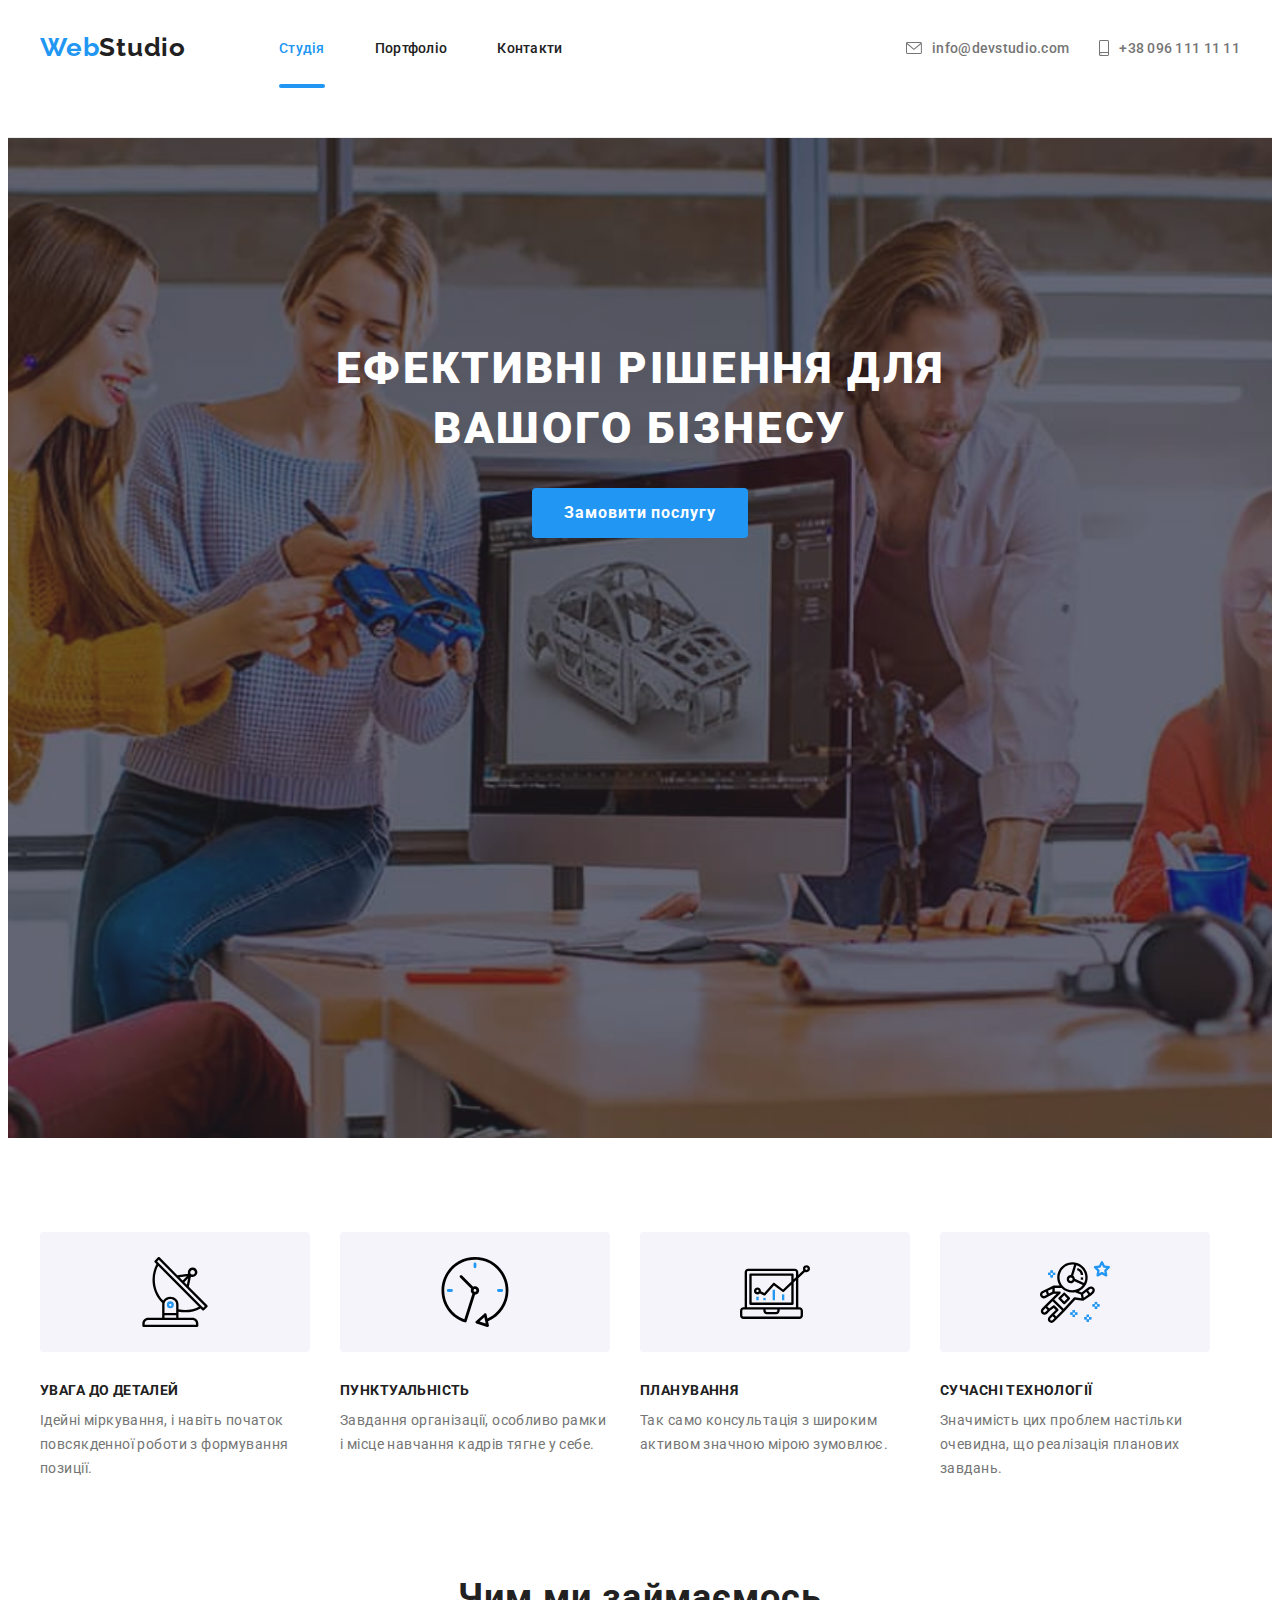
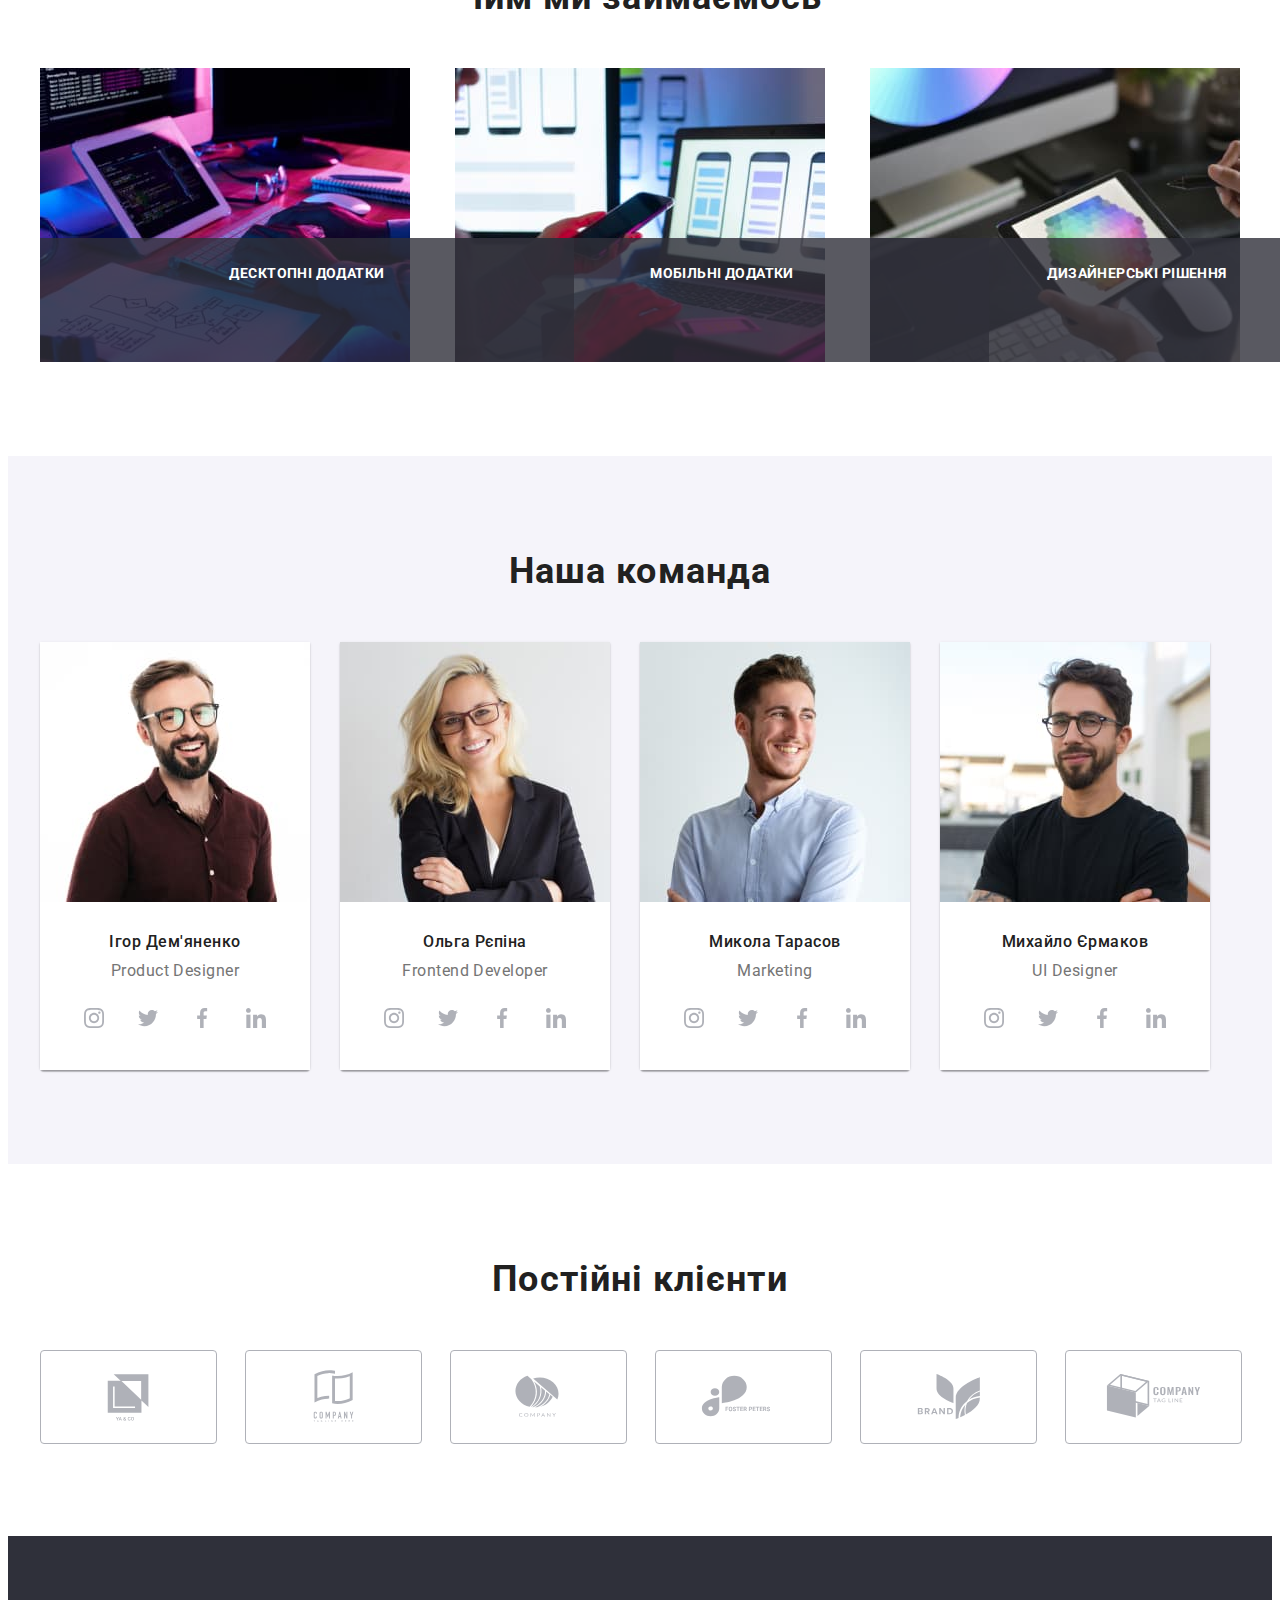
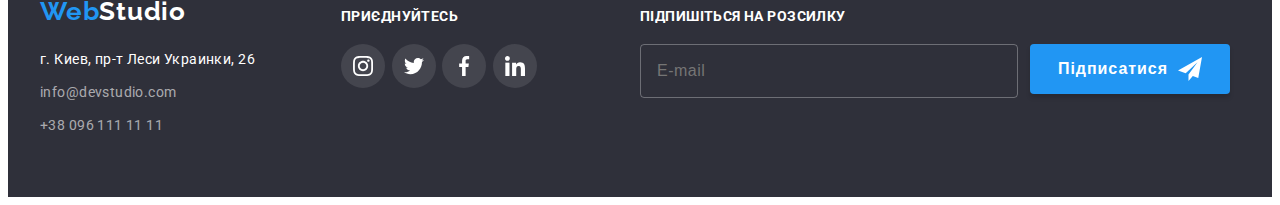
==== commit 5b800fe1: "bugfix" ====
--- a/index.html
+++ b/index.html
@@ -1,5 +1,5 @@
 <!DOCTYPE html>
-<html lang="ru">
+<html lang="uk">
 <head>
     <meta charset="UTF-8">
     <meta http-equiv="X-UA-Compatible" content="IE=edge">
@@ -22,13 +22,13 @@
             <nav class="navigation">
                 <ul class="nav-list list">
                     <li class="nav-list__item">
-                        <a class="nav-list__link nav-list__link_current link" href="index.html">Студия</a>
+                        <a class="nav-list__link nav-list__link_current link" href="index.html">Студія</a>
                     </li>
                     <li class="nav-list__item">
-                        <a class="nav-list__link link" href="portfolio.html">Портфолио</a>
+                        <a class="nav-list__link link" href="portfolio.html">Портфоліо</a>
                     </li>
                     <li class="nav-list__item">
-                        <a class="nav-list__link link" href="">Контакты</a>
+                        <a class="nav-list__link link" href="">Контакти</a>
                     </li>
                 </ul>
             </nav>
@@ -63,13 +63,13 @@
                 <div class="mobile-menu__top">
                     <ul class="list">
                         <li class="mobile-menu__nav_item">
-                             <a class="mobile-menu__nav_link current link" href="./index.html">Студия</a>
+                             <a class="mobile-menu__nav_link current link" href="./index.html">Студія</a>
                         </li>
                         <li class="mobile-menu__nav_item">
-                            <a class="mobile-menu__nav_link link" href="./portfolio.html">Портфолио</a>
+                            <a class="mobile-menu__nav_link link" href="./portfolio.html">Портфоліо</a>
                         </li>
                         <li class="mobile-menu__nav_item">
-                            <a class="mobile-menu__nav_link link" href="">Контакты</a>
+                            <a class="mobile-menu__nav_link link" href="">Контакти</a>
                         </li>
                     </ul>
                 </div>
@@ -102,9 +102,9 @@
         <section class="hero">
             <div class="container">
             <h1 class="hero__title">
-                Эффективные решения для вашего бизнеса
+                Ефективні рішення для вашого бізнесу
             </h1>
-            <button class="hero__modal_button" type="button" data-modal-close>Заказать услугу</button>
+            <button class="hero__modal_button" type="button" data-modal-close>Замовити послугу</button>
             </div>
         </section>
         <!-- ADVANTAGES -->
@@ -117,8 +117,8 @@
                                 <use href="./images/icons.svg#antenna"></use>
                             </svg>
                         </div>
-                        <h3 class="description__title">Внимание к деталям</h3>
-                        <p class="description__list">Идейные соображения, а также начало повседневной работы по формированию позиции.</p>
+                        <h3 class="description__title">Увага до деталей</h3>
+                        <p class="description__list">Ідейні міркування, і навіть початок повсякденної роботи з формування позиції.</p>
                     </li>
                     <li class="description__card">
                         <div class="description__box">
@@ -126,8 +126,8 @@
                                 <use href="./images/icons.svg#clock"></use>
                             </svg>
                         </div>
-                        <h3 class="description__title">Пунктуальность</h3>
-                        <p class="description__list">Задача организации, в особенности же рамки и место обучения кадров влечет за собой.</p>
+                        <h3 class="description__title">Пунктуальність</h3>
+                        <p class="description__list">Завдання організації, особливо рамки і місце навчання кадрів тягне у себе.</p>
                     </li>
                     <li class="description__card">
                         <div class="description__box">
@@ -135,8 +135,8 @@
                                 <use href="./images/icons.svg#diagram"></use>
                             </svg>
                         </div>
-                        <h3 class="description__title">Планирование</h3>
-                        <p class="description__list">Равным образом консультация с широким активом в значительной степени обуславливает.</p>
+                        <h3 class="description__title">Планування</h3>
+                        <p class="description__list">Так само консультація з широким активом значною мірою зумовлює.</p>
                     </li>
                     <li class="description__card">
                         <div class="description__box">
@@ -144,8 +144,8 @@
                                 <use href="./images/icons.svg#astronaut"></use>
                             </svg>
                         </div>
-                        <h3 class="description__title">Современные технологии</h3>
-                        <p class="description__list">Значимость этих проблем настолько очевидна, что реализация плановых заданий.</p>
+                        <h3 class="description__title">Сучасні технології</h3>
+                        <p class="description__list">Значимість цих проблем настільки очевидна, що реалізація планових завдань.</p>
                     </li>
                 </ul>
             </div>
@@ -153,28 +153,28 @@
         <!-- ABOUT -->
         <section class="about__section">
             <div class="container">
-                <h2 class="section__title">Чем мы занимаемся</h2>
+                <h2 class="section__title">Чим ми займаємось</h2>
                 <ul class="about list">
                     <li>
                         <picture>
                             <source srcset="./images/about/desktop-apps1x.jpg 1x, ./images/about/desktop-apps2x.jpg 2x" media="(min-width: 1200px)"/>
-                            <img src="./images/about/desktop-apps1x.jpg" alt="Desktop apps" width="370" class="img-no-gap">
-                        </picture>
-                        <p class="about__description">Десктопные приложения</p>
+                            <img src="./images/about/desktop-apps1x.jpg" alt="фото комп'ютера" width="370" class="img-no-gap">
+                        </picture>
+                        <p class="about__description">Десктопні додатки</p>
                     </li>
                     <li>
                         <picture>
                             <source srcset="./images/about/mobile-apps1x.jpg 1x, ./images/about/mobile-apps2x.jpg 2x" media="(min-width: 1200px)"/>
-                            <img src="./images/about/mobile-apps1x.jpg" alt="Mobile apps" width="370" class="img-no-gap">
-                        </picture>
-                        <p class="about__description">Мобильные приложения</p>
+                            <img src="./images/about/mobile-apps1x.jpg" alt="фото комп'ютера" width="370" class="img-no-gap">
+                        </picture>
+                        <p class="about__description">Мобільні додатки</p>
                     </li>
                     <li>
                         <picture>
                             <source srcset="./images/about/designer1x.jpg 1x, ./images/about/designer2x.jpg 2x" media="(min-width: 1200px)"/>
-                            <img src="./images/about/designer1x.jpg" alt="Designs" width="370" class="img-no-gap">
-                        </picture>
-                        <p class="about__description">Дизайнерские решения</p>
+                            <img src="./images/about/designer1x.jpg" alt="фото комп'ютера" width="370" class="img-no-gap">
+                        </picture>
+                        <p class="about__description">Дизайнерські рішення</p>
                     </li>
                 </ul>
             </div>
@@ -189,10 +189,10 @@
                             <source srcset="./images/employees/igor1x.jpg 1x, ./images/employees/igor2x.jpg 2x" media="(min-width: 1200px)"/>
                             <source srcset="./images/employees/igor-tablet1x.jpg 1x, ./images/employees/igor-tablet2x.jpg 2x" media="(min-width: 768px)"/>
                             <source srcset="./images/employees/igor-mobile1x.jpg 1x, ./images/employees/igor-mobile2x.jpg 2x" media="(min-width: 480px)"/>
-                            <img src="./images/employees/igor-mobile1x.jpg" alt="Product Designer photo"/>
+                            <img src="./images/employees/igor-mobile1x.jpg" alt="фото співробітника"/>
                         </picture>
                         <div class="employees__box">
-                            <h3 class="employees__name">Игорь Демьяненко</h3>
+                            <h3 class="employees__name">Ігор Дем'яненко</h3>
                             <p class="employees__position" lang="en">Product Designer</p>
                             <ul class="social-list list">
                                 <li>
@@ -231,10 +231,10 @@
                             <source srcset="./images/employees/olga1x.jpg 1x, ./images/employees/olga2x.jpg 2x" media="(min-width: 1200px)"/>
                             <source srcset="./images/employees/olga-tablet1x.jpg 1x, ./images/employees/olga-tablet2x.jpg 2x" media="(min-width: 768px)"/>
                             <source srcset="./images/employees/olga-mobile1x.jpg 1x, ./images/employees/olga-mobile2x.jpg 2x" media="(min-width: 480px)"/>
-                            <img src="./images/employees/olga-mobile1x.jpg" alt="Frontend Developer photo" class="img-no-gap"/>
+                            <img src="./images/employees/olga-mobile1x.jpg" alt="фото співробітника" class="img-no-gap"/>
                         </picture>
                         <div class="employees__box">
-                            <h3 class="employees__name">Ольга Репина</h3>
+                            <h3 class="employees__name">Ольга Рєпіна</h3>
                             <p class="employees__position" lang="en">Frontend Developer</p>
                             <ul class="social-list list">
                                 <li>
@@ -273,10 +273,10 @@
                             <source srcset="./images/employees/nikolay1x.jpg 1x, ./images/employees/nikolay2x.jpg 2x" media="(min-width: 1200px)"/>
                             <source srcset="./images/employees/nikolay-tablet1x.jpg 1x, ./images/employees/nikolay-tablet2x.jpg 2x" media="(min-width: 768px)"/>
                             <source srcset="./images/employees/nikolay-mobile1x.jpg 1x, ./images/employees/nikolay-mobile2x.jpg 2x" media="(min-width: 480px)"/>
-                            <img src="./images/employees/nikolay-mobile1x.jpg" alt="Marketing photo" class="img-no-gap"/>
+                            <img src="./images/employees/nikolay-mobile1x.jpg" alt="фото співробітника" class="img-no-gap"/>
                         </picture>
                         <div class="employees__box">
-                            <h3 class="employees__name">Николай Тарасов</h3>
+                            <h3 class="employees__name">Микола Тарасов</h3>
                             <p class="employees__position" lang="en">Marketing</p>
                             <ul class="social-list list">
                                 <li>
@@ -315,10 +315,10 @@
                             <source srcset="./images/employees/mikhail1x.jpg 1x, ./images/employees/mikhail2x.jpg 2x" media="(min-width: 1200px)"/>
                             <source srcset="./images/employees/mikhail-tablet1x.jpg 1x, ./images/employees/mikhail-tablet2x.jpg 2x" media="(min-width: 768px)"/>
                             <source srcset="./images/employees/mikhail-mobile1x.jpg 1x, ./images/employees/mikhail-mobile2x.jpg 2x" media="(min-width: 480px)"/>
-                            <img src="./images/employees/mikhail-mobile1x.jpg" alt="UI Designer photo" class="img-no-gap"/>
+                            <img src="./images/employees/mikhail-mobile1x.jpg" alt="фото співробітника" class="img-no-gap"/>
                         </picture>
                         <div class="employees__box">
-                            <h3 class="employees__name">Михаил Ермаков</h3>
+                            <h3 class="employees__name">Михайло Єрмаков</h3>
                             <p class="employees__position" lang="en">UI Designer</p>
                             <ul class="social-list list">
                                 <li>
@@ -358,7 +358,7 @@
         <!-- CLIENTS -->
         <section class="section">
             <div class="container">
-                <h2 class="section__title">Постоянные клиенты</h2>
+                <h2 class="section__title">Постійні клієнти</h2>
                 <ul class="list clients">
                     <li class="clients__item">
                         <a class="clients__box" href="">
@@ -419,7 +419,7 @@
                 </div>
                 <div class="footer__center">
                     <div class="join">
-                        <p class="join__title">присоединяйтесь</p>
+                        <p class="join__title">приєднуйтесь</p>
                     </div>
                     <div class="join__box">
                         <ul class="join__list list">
@@ -456,12 +456,12 @@
                 </div>
                 <div class="footer__right">
                     <div class="footer__form">
-                    <label for="email-input-form" class="join__title footer__label">Подпишитесь на рассылку</label>
+                    <label for="email-input-form" class="join__title footer__label">підпишіться на розсилку</label>
                     <input type="email" placeholder="E-mail" class="footer__input" name="email" id="email-input-form" />
                     </div>
                     <div class="footer__button_wrapper">
                         <button type="submit" class="footer__button">
-                            <span>Подписаться</span>
+                            <span>Підписатися</span>
                             <svg class="footer__button_icon" width="24" height="24">
                                 <use href="./images/icons.svg#telegram-icon"></use>
                             </svg>
@@ -481,9 +481,9 @@
             </button>
 
             <form class="contact-form">
-                <p class="contact-form__title">Оставьте свои данные, мы вам перезвоним</p>
+                <p class="contact-form__title">Залиште свої дані, ми вам зателефонуєм</p>
                 <label class="contact-form__field">
-                    <span class="contact-form__name">Имя</span>
+                    <span class="contact-form__name">І'мя</span>
                     <span class="contact-form__wrapper">
                         <input name="user_name" class="contact-form__input" type="text" />
                         <svg class="contact-form__icon" width="18" height="18">
@@ -501,7 +501,7 @@
                     </span>
                 </label>
                 <label class="contact-form__field">
-                    <span class="contact-form__name">Почта</span>
+                    <span class="contact-form__name">Пошта</span>
                     <span class="contact-form__wrapper">
                         <input name="user_email" class="contact-form__input" type="email" />
                         <svg class="contact-form__icon" width="18" height="18">
@@ -510,14 +510,14 @@
                     </span>
                 </label>
                 <label class="contact-form__field">
-                    <span class="contact-form__name">Комментарий</span>
-                    <textarea name="user_message" class="contact-form__message" placeholder="Введите текст"></textarea>
+                    <span class="contact-form__name">Коментар</span>
+                    <textarea name="user_message" class="contact-form__message" placeholder="Введіть текст"></textarea>
                 </label>
                 <div class="contact-form__box">
                     <input name="accept-policy" type="checkbox" class="contact-form__checkbox visually-hidden" id="policy-checkbox" required/>
-                    <label for="policy-checkbox" class="contact-form__label">Соглашаюсь с рассылкой и принимаю&ensp;<a class="contact-form__terms" href="">Условия договора</a></label>
+                    <label for="policy-checkbox" class="contact-form__label">Погоджуюсь з розсилкою та приймаю&ensp;<a class="contact-form__terms" href="">Умови договору</a></label>
                 </div>
-                <button type="submit" class="submit-button">Отправить</button>
+                <button type="submit" class="submit-button">Надіслати</button>
             </form>
         </div>
     </div>
--- a/css/main.min.css
+++ b/css/main.min.css
@@ -1,2 +1,2 @@
-:root{--primary-font-family: "Roboto", sans-serif;--primary-text-color-theme-dark: #2196f3;--primary-text-color-theme-light: #212121;--secondary-text-color-theme-dark: #ffffff;--secondary-text-color-theme-light: #757575;--container-items: 1}.visually-hidden{position:absolute;width:1px;height:1px;margin:-1px;border:0;padding:0;white-space:nowrap;clip-path:inset(100%);clip:rect(0 0 0 0);overflow:hidden}body{font-family:"Roboto", sans-serif, "Raleway", sans-serif;color:#212121}h1,h2,h3,h4,p{margin-top:0;margin-bottom:0}ul{margin-top:0;margin-bottom:0;padding-left:0}img{display:block}address{font-style:normal}.list{list-style:none}.link{text-decoration:none}.section{padding-top:60px;padding-bottom:60px;min-width:320px}@media screen and (min-width: 1200px){.section{padding-top:94px;padding-bottom:94px}}.section__title{font-style:normal;font-weight:bold;font-size:36px;line-height:1.17;text-align:center;letter-spacing:0.03em;margin-bottom:30px}@media screen and (min-width: 1200px){.section__title{margin-bottom:50px}}img{display:block;max-width:100%;height:auto;width:100%}.img-no-gap{display:block}.container{min-width:320px;margin-left:auto;margin-right:auto;padding:0 calc(30px / 2)}@media screen and (min-width: 480px){.container{width:480px}}@media screen and (min-width: 768px){.container{width:768px}}@media screen and (min-width: 1200px){.container{width:1200px}}.hero__modal_button{display:block;min-width:200px;height:50px;padding:10px 32px;margin-left:auto;margin-right:auto;font-family:inherit;font-weight:700;font-size:16px;line-height:30px;letter-spacing:0.06em;color:var(--secondary-text-color-theme-dark);background-color:var(--primary-text-color-theme-dark);border:none;border-radius:4px;transition:background-color 250ms cubic-bezier(0.4, 0, 0.2, 1)}.hero__modal_button:hover,.hero__modal_button:focus{background-color:#188ce8;color:var(--secondary-text-color-theme-dark)}.social-list__link{display:flex;align-items:center;justify-content:center;width:44px;height:44px;background-color:transparent;border-radius:50%;transition:background-color 250ms cubic-bezier(0.4, 0, 0.2, 1)}.social-list__link:hover,.social-list__link:focus{background-color:var(--primary-text-color-theme-dark)}.social-list{display:flex;margin-top:16px;justify-content:space-between;padding-bottom:30px}.social-list__icon{fill:#afb1b8}.social-list__link:hover .social-list__icon,.social-list__link:focus .social-list__icon{fill:var(--secondary-text-color-theme-dark)}@media screen and (min-width: 768px){.mobile-menu{display:none}.mobile-menu-button{display:none}}.header{padding-top:16px;padding-bottom:16px;border-bottom:1px solid #ececec;background-color:var(--secondary-text-color-theme-dark)}@media screen and (min-width: 768px){.header{padding:0;height:80px}}@media screen and (min-width: 1200px){.header{padding-top:24px;padding-bottom:25px}}.header__container{display:flex;justify-content:space-between;align-items:center}.navigation{display:flex;align-items:center}@media screen and (min-width: 768px){.navigation{margin-top:32px;margin-bottom:32px}}@media screen and (min-width: 1200px){.navigation{margin-top:0px;margin-bottom:0px}}.nav-list{display:none}.nav-list__item:not(:last-child){margin-right:50px}@media screen and (min-width: 768px){.nav-list{display:flex;align-items:center}}.nav-list__link{font-style:normal;font-weight:500;font-size:14px;line-height:16px;letter-spacing:0.02em;transition:color 250ms cubic-bezier(0.4, 0, 0.2, 1);color:var(--primary-text-color-theme-light)}.nav-list__link:hover,.nav-list__link:focus{color:var(--primary-text-color-theme-dark)}.nav-list__link_current{position:relative;color:var(--primary-text-color-theme-dark)}.nav-list__link_current::after{content:"";position:absolute;left:0;height:4px;width:100%;bottom:-30px;border-radius:2px;background-color:var(--primary-text-color-theme-dark)}@media screen and (min-width: 1200px){.nav-list__link::after{bottom:-32px}}.header__contacts{display:none}@media screen and (min-width: 768px){.header__contacts{display:flex;flex-direction:column}.header__contacts_email_icon{width:14px;height:10px;margin-right:10px;fill:var(--secondary-text-color-theme-light)}.header__contacts_phone_icon{width:10px;height:14px;margin-right:10px;fill:var(--secondary-text-color-theme-light)}.header__contacts_item{display:flex;align-items:center;font-weight:500;font-size:12px;line-height:14px;letter-spacing:0.02em;color:var(--secondary-text-color-theme-light)}.header__contacts_item:not(:last-child){margin-bottom:10px}}@media screen and (min-width: 1200px){.header__contacts{flex-direction:row;display:flex;align-items:center;margin-left:auto}.header__contacts_item{font-size:14px;line-height:16px;transition:color 250ms cubic-bezier(0.4, 0, 0.2, 1),fill 250ms cubic-bezier(0.4, 0, 0.2, 1)}.header__contacts_item:hover,.header__contacts_item:focus,.header__contacts_item:hover .header__contacts_icon,.header__contacts_item:focus .header__contacts_icon{color:var(--primary-text-color-theme-dark);fill:var(--primary-text-color-theme-dark)}.header__contacts_item:not(:last-child){margin-right:30px}.header__contacts_item:first-child{margin-bottom:0}.header__contacts_email_icon{width:16px;height:12px}.header__contacts_phone_icon{width:10px;height:16px}}.logo{font-family:'Raleway';font-weight:700;font-size:24px;line-height:28px;letter-spacing:0.03em;color:var(--primary-text-color-theme-light)}@media screen and (min-width: 1200px){.logo{margin-right:93px;font-size:26px;line-height:31px}}.logo__part{color:var(--primary-text-color-theme-dark)}.logo{font-family:'Raleway';font-weight:700;font-size:24px;line-height:28px;letter-spacing:0.03em;color:var(--primary-text-color-theme-light)}@media screen and (min-width: 1200px){.logo{margin-right:93px;font-size:26px;line-height:31px}}.logo__part{color:var(--primary-text-color-theme-dark)}.footer__logo{color:var(--secondary-text-color-theme-dark)}.footer{background-color:#2f303a;min-width:320px;margin-left:auto;margin-right:auto;padding-top:60px;padding-bottom:60px}.footer__location{margin-top:20px;text-align:center;font-style:normal;font-weight:400;font-size:14px;line-height:24px;letter-spacing:0.03em;color:var(--secondary-text-color-theme-dark)}@media screen and (min-width: 1200px){.footer__location{display:flex;flex-direction:column;text-align:left}}.footer__box{display:block;margin-left:auto;margin-right:auto}@media screen and (min-width: 768px){.footer__box{display:block;position:relative}}@media screen and (min-width: 1200px){.footer__box{display:flex;flex-direction:row;align-items:flex-start}}.footer__left{text-align:center}@media screen and (min-width: 768px){.footer__left{width:232px;margin-left:76px}}@media screen and (min-width: 1200px){.footer__left{margin-left:0px;width:231px;text-align:left}}.footer__contact_item{display:block;margin-top:8px;font-style:normal;text-decoration:none;font-weight:400;font-size:14px;line-height:24px;letter-spacing:0.03em;color:rgba(255,255,255,0.6)}@media screen and (min-width: 1200px){.footer__contact_item{margin-top:9px}}.footer__center{width:206px;margin-top:60px;margin-bottom:60px;margin-right:auto;margin-left:auto}@media screen and (min-width: 768px){.footer__center{position:absolute;top:0;right:0;margin-top:5px;margin-right:89px}}@media screen and (min-width: 1200px){.footer__center{position:relative;margin-left:70px;margin-top:12px;margin-right:93px;margin-bottom:0px}}.join__list{display:flex;justify-content:space-between;margin-right:10px;position:relative}.join__link{display:flex;align-items:center;justify-content:center;width:44px;height:44px;background-color:rgba(255,255,255,0.1);border-radius:50%;transition:background-color 250ms cubic-bezier(0.4, 0, 0.2, 1)}.join__link:hover>.join__icon,.join__link:focus>.join__icon{fill:var(--secondary-text-color-theme-dark)}.join__link:hover,.join__link:focus{background-color:var(--primary-text-color-theme-dark);background-image:none}.join__icon{fill:var(--secondary-text-color-theme-dark)}.join{display:flex;justify-content:center}@media screen and (min-width: 1200px){.join{justify-content:flex-start}}.join__box{display:flex;flex-direction:column;margin-top:20px}.join__title{color:#ffffff;font-style:normal;font-weight:bold;font-size:14px;line-height:16 px;letter-spacing:0.03em;text-transform:uppercase}.footer__form{display:flex;flex-direction:column;align-items:center}@media screen and (min-width: 1200px){.footer__form{display:flex;align-items:flex-start}}.footer__label{margin-bottom:20px}.footer__input{display:block;padding-left:16px;border:1px solid rgba(255,255,255,0.3);border-radius:4px;background-color:transparent;width:450px;height:50px;font-style:normal;font-weight:400;font-size:16px;line-height:20px;letter-spacing:0.03em;color:rgba(255,255,255,0.6)}@media screen and (min-width: 480px){.footer__input{margin-left:auto;margin-right:auto}}@media screen and (min-width: 1200px){.footer__input{width:358px}}.footer__right{display:block;margin-top:60px;width:100%}@media screen and (min-width: 1200px){.footer__right{display:flex;width:auto;margin-top:0px;padding-top:12px}}.footer__button_wrapper{display:block;margin-top:20px}@media screen and (min-width: 1200px){.footer__button_wrapper{margin-top:36px;margin-left:12px}}.footer__button{display:flex;margin-left:auto;margin-right:auto;justify-content:center;align-items:center;width:200px;height:50px;background-color:var(--primary-text-color-theme-dark);color:var(--secondary-text-color-theme-dark);box-shadow:0px 4px 4px rgba(0,0,0,0.15);transition:background-color 250ms cubic-bezier(0.4, 0, 0.2, 1);border-radius:4px;border:none;font-style:normal;font-weight:700;font-size:16px;line-height:30px;letter-spacing:0.06em}.footer__button:hover,.footer__button:focus{background-color:#188ce8;color:var(--secondary-text-color-theme-dark)}.footer__button_icon{fill:var(--secondary-text-color-theme-dark);margin-left:10px}.hero{background-image:linear-gradient(to right, rgba(47,48,58,0.4), rgba(47,48,58,0.4)),url("../../images/hero/header1x-mobile.jpg");background-size:cover;background-repeat:no-repeat;background-position:center;min-width:320px;width:100%;height:400px;margin:0 auto;text-align:center;padding:118px 0}@media (min-device-pixel-ratio: 2), (-webkit-min-device-pixel-ratio: 2), (min-resolution: 192dpi), (min-resolution: 2dppx){.hero{background-image:linear-gradient(to right, rgba(47,48,58,0.4), rgba(47,48,58,0.4)),url("../../images/hero/header2x-mobile.jpg")}}@media screen and (min-width: 768px){.hero{background-image:linear-gradient(to right, rgba(47,48,58,0.4), rgba(47,48,58,0.4)),url("../../images/hero/header1x-tablet.jpg")}}@media screen and (min-width: 768px) and (min-device-pixel-ratio: 2), screen and (min-width: 768px) and (-webkit-min-device-pixel-ratio: 2), screen and (min-width: 768px) and (min-resolution: 192dpi), screen and (min-width: 768px) and (min-resolution: 2dppx){.hero{background-image:linear-gradient(to right, rgba(47,48,58,0.4), rgba(47,48,58,0.4)),url("../..//images/hero/header2x-tablet.jpg")}}@media screen and (min-width: 1200px){.hero{height:600px;max-width:1600px;padding:200px 0;background-image:linear-gradient(to right, rgba(47,48,58,0.4), rgba(47,48,58,0.4)),url("../../images/hero/header1x.jpg")}}@media screen and (min-width: 1200px) and (min-device-pixel-ratio: 2), screen and (min-width: 1200px) and (-webkit-min-device-pixel-ratio: 2), screen and (min-width: 1200px) and (min-resolution: 192dpi), screen and (min-width: 1200px) and (min-resolution: 2dppx){.hero{background-image:linear-gradient(to right, rgba(47,48,58,0.4), rgba(47,48,58,0.4)),url("../../images/hero/header2x.jpg")}}.hero .hero__title{color:var(--secondary-text-color-theme-dark);max-width:360px;margin-left:auto;margin-right:auto;margin-bottom:30px;font-weight:900;font-size:26px;line-height:42px;letter-spacing:0.06em;text-transform:uppercase}@media screen and (min-width: 1200px){.hero .hero__title{min-width:696px;font-size:44px;line-height:60px}}.description{display:flex;flex-wrap:wrap}@media screen and (min-width: 768px){.description{display:flex;flex-wrap:wrap;margin-left:-30px;margin-top:-30px}}@media screen and (min-width: 1200px){.description{display:flex}}.description__card{flex-basis:calc(480px / 1 - 30px)}@media screen and (min-width: 768px){.description__card{flex-basis:calc(768px / 2 - 30px);margin-top:30px;margin-left:30px}}@media screen and (min-width: 768px) and (min-width: 1200px){.description__card{flex-basis:calc(1200px / 4 - 30px);margin-top:30px;margin-left:30px;width:270px}}.description__box{display:flex;align-items:center;justify-content:center;width:100%;height:120px;background-color:#f5f4fa;margin-bottom:30px;border-radius:4px}.description__title{font-weight:700;font-size:14px;line-height:16px;letter-spacing:0.03em;text-transform:uppercase}@media screen and (max-width: 767px){.description__title{text-align:center}}.description__list{margin-top:10px;padding-bottom:2px;font-weight:400;font-size:14px;line-height:24px;letter-spacing:0.03em;color:var(--secondary-text-color-theme-light)}.about__section{padding-top:0}@media screen and (max-width: 1199px){.about__section{display:none}}.about{display:flex;justify-content:space-between;padding-bottom:94px}.about__img{position:relative;display:block}.about__description{position:absolute;font-style:normal;font-weight:700;font-size:14px;line-height:16px;letter-spacing:0.03em;text-align:center;height:70px;width:370px;padding:27px 82px;text-transform:uppercase;transform:translateY(-100%);color:var(--secondary-text-color-theme-dark);background-color:rgba(47,48,58,0.8)}.employees__section{background-color:#f5f4fa;margin-left:auto;margin-right:auto}.employees{display:flex;flex-wrap:wrap;gap:30px}@media screen and (min-width: 768px){.employees{display:flex;flex-wrap:wrap;margin-left:-30px;margin-top:-30px;gap:0}}@media screen and (min-width: 1200px){.employees{display:flex}}.employees__card{box-shadow:0px 1px 3px rgba(0,0,0,0.12),0px 1px 1px rgba(0,0,0,0.14),0px 2px 1px rgba(0,0,0,0.2);border-radius:0px 0px 4px 4px;background-color:var(--secondary-text-color-theme-dark);flex-basis:calc(480px / 1 - 30px)}@media screen and (min-width: 768px){.employees__card{flex-basis:calc(768px / 2 - 30px);margin-top:30px;margin-left:30px}}@media screen and (min-width: 768px) and (min-width: 1200px){.employees__card{flex-basis:calc(1200px / 4 - 30px);margin-top:30px;margin-left:30px}}.employees__box{padding-top:30px;padding-left:32px;padding-right:32px;background-color:var(--secondary-text-color-theme-dark)}.employees__name{font-style:normal;font-weight:500;font-size:16px;line-height:1.19;text-align:center;letter-spacing:0.03em;margin-bottom:10px}.employees__position{font-style:normal;font-weight:normal;font-size:16px;line-height:1.19;text-align:center;letter-spacing:0.03em;color:var(--secondary-text-color-theme-light)}.clients{display:flex;flex-wrap:wrap;gap:30px;align-items:center;justify-content:center}@media screen and (min-width: 768px){.clients{gap:0;margin-left:-30px;margin-top:-30px}}@media screen and (min-width: 1200px){.clients{flex-wrap:nowrap;margin-left:0;margin-top:0}}.clients__item{flex-basis:calc(480px / 2 - 30px);height:92px}@media screen and (min-width: 768px){.clients__item{flex-basis:calc(768px / 3 - 30px);margin-top:30px;margin-left:30px}}@media screen and (min-width: 1200px){.clients__item{flex-basis:calc(1200px / 4 - 30px);margin-top:0;margin-left:0}.clients__item:not(:last-child){margin-right:30px}}.clients__box{display:flex;align-items:center;justify-content:center;width:100%;height:100%;border-radius:4px;background-color:var(--secondary-text-color-theme-dark);border:1px solid #afb1b8;transition:border-color 250ms cubic-bezier(0.4, 0, 0.2, 1),fill 250ms cubic-bezier(0.4, 0, 0.2, 1)}.clients__box:hover,.clients__box:focus,.clients__box:hover .clients__icon,.clients__box:focus .clients__icon{fill:var(--primary-text-color-theme-dark);border-color:var(--primary-text-color-theme-dark)}.clients__icon{fill:#afb1b8;transition:fill 250ms cubic-bezier(0.4, 0, 0.2, 1)}.mobile-menu-button{display:flex;align-items:center;justify-content:center;position:absolute;top:10px;right:15px;width:40px;height:40px;background-color:transparent;border:none;padding:0;line-height:0}.mobile-menu-button .mobile-menu-button__icon{fill:var(--primary-text-color-theme-light);transition:fill 250ms cubic-bezier(0.4, 0, 0.2, 1)}.mobile-menu-button .mobile-menu-button__icon:hover,.mobile-menu-button .mobile-menu-button__icon:focus{fill:var(--primary-text-color-theme-dark)}@media screen and (min-width: 768px){.mobile-menu-button{display:none}}.mobile-menu__close_button{display:flex;align-items:center;justify-content:center;position:absolute;top:10px;right:15px;width:40px;height:40px;background-color:transparent;border:none;padding:0;line-height:0}.mobile-menu__close_icon{fill:var(--primary-text-color-theme-light);transition:fill 250ms cubic-bezier(0.4, 0, 0.2, 1)}.mobile-menu__close_icon:hover,.mobile-menu__close_icon:focus{fill:var(--primary-text-color-theme-dark)}.mobile-menu{display:flex;flex-direction:column;position:fixed;z-index:10;top:0;left:0;width:100vw;min-width:320px;height:100vh;min-height:100%;padding:48px 40px;overflow:auto;transition:opacity 250ms cubic-bezier(0.4, 0, 0.2, 1),visibility 250ms cubic-bezier(0.4, 0, 0.2, 1);background-color:var(--secondary-text-color-theme-dark)}.mobile-menu_is-hidden{opacity:0;visibility:hidden;pointer-events:none}.mobile-menu__top{margin-right:auto}.mobile-menu__nav_item:not(:last-child){margin-bottom:32px}.mobile-menu__nav_link{font-style:normal;font-weight:500;font-size:40px;line-height:47px;letter-spacing:0.02em;color:var(--primary-text-color-theme-light);transition:color 250ms cubic-bezier(0.4, 0, 0.2, 1)}.mobile-menu__nav_link.current{color:var(--primary-text-color-theme-dark)}.mobile-menu__middle{margin-top:auto;margin-right:auto}.mobile-menu__phone{display:block;font-weight:500;font-size:34px;line-height:40px;letter-spacing:0.02em;margin-bottom:32px;color:var(--primary-text-color-theme-dark)}.mobile-menu__email{display:block;font-weight:500;font-size:24px;line-height:28px;letter-spacing:0.02em;margin-bottom:64px;color:var(--secondary-text-color-theme-light)}.mobile-menu__bottom{display:flex}.mobile-menu__social-item:not(:last-child){border-right:1px solid rgba(33,33,33,0.2);padding-right:10px}.mobile-menu__social-item:not(:first-child){padding-left:10px}.mobile-menu__social_link{font-style:normal;font-weight:500;font-size:18px;line-height:22px;letter-spacing:0.02em;color:var(--primary-text-color-theme-dark)}.backdrop{position:fixed;top:0;left:0;min-width:320px;min-height:100%;overflow-y:scroll;background-color:rgba(0,0,0,0.2);transition:visibility 250ms cubic-bezier(0.4, 0, 0.2, 1),opacity 250ms cubic-bezier(0.4, 0, 0.2, 1)}@media screen and (min-width: 320px){.backdrop{min-width:100vw;min-height:100vh}}.backdrop.backdrop.is-hidden{opacity:0;visibility:hidden;pointer-events:none}.modal{position:absolute;top:50%;left:50%;transform:translate(-50%, -50%);min-width:320px;min-height:480px;padding:40px;background-color:var(--secondary-text-color-theme-dark);border-radius:4px;box-shadow:0px 1px 3px rgba(0,0,0,0.12),0px 1px 1px rgba(0,0,0,0.14),0px 2px 1px rgba(0,0,0,0.2)}@media screen and (min-width: 480px){.modal{min-width:450px;min-height:609px}}@media screen and (min-width: 1200px){.modal{min-width:528px;min-height:581px}}.modal__button{position:absolute;top:8px;right:8px;display:flex;justify-content:center;align-items:center;width:30px;height:30px;background-color:var(--secondary-text-color-theme-dark);border-radius:50%;border:1px solid rgba(0,0,0,0.1);padding:0}.modal__icon:hover{fill:var(--primary-text-color-theme-dark)}.contact-form__title{margin-bottom:12px;font-weight:700;font-size:20px;line-height:30px;text-align:center;letter-spacing:0.03em;color:var(--primary-text-color-theme-light)}@media screen and (min-width: 1200px){.contact-form__title{line-height:23px}}.contact-form__input{width:100%;height:40px;border:1px solid rgba(33,33,33,0.2);box-sizing:border-box;border-radius:4px;padding-left:42px;transition:border-color 250ms cubic-bezier(0.4, 0, 0.2, 1)}.contact-form__input:focus{outline:none;border-color:var(--primary-text-color-theme-dark)}.contact-form__field{display:block}.contact-form__field:not(:first-of-type){margin-top:10px}.contact-form__name{display:inline-block;margin-bottom:4px;font-style:normal;font-weight:400;font-size:12px;line-height:14px;letter-spacing:0.01em;color:var(--secondary-text-color-theme-light)}.contact-form__wrapper{position:relative;display:block}.contact-form__icon{position:absolute;top:50%;left:12px;transform:translateY(-50%);transition:fill 250ms cubic-bezier(0.4, 0, 0.2, 1)}.contact-form__input:focus+.contact-form__icon{fill:var(--primary-text-color-theme-dark)}.contact-form__message{width:100%;height:120px;padding:12px 16px;resize:none;border:1px solid rgba(33,33,33,0.2);box-sizing:border-box;border-radius:4px;transition:border-color 250ms cubic-bezier(0.4, 0, 0.2, 1)}.contact-form__message:focus{outline:none;border-color:var(--primary-text-color-theme-dark)}.contact-form__message::placeholder{font-weight:400;font-size:12px;line-height:14px;letter-spacing:0.01em;color:rgba(117,117,117,0.5)}.contact-form__box{margin-top:20px}.contact-form__label{display:flex;align-items:center;justify-content:space-evenly;font-style:normal;font-weight:400;font-size:12px;line-height:14px;letter-spacing:0.03em;color:var(--secondary-text-color-theme-light)}@media screen and (min-width: 1200px){.contact-form__label{font-size:14px;line-height:24px}}.contact-form__label::before{display:flex;justify-content:center;align-items:center;width:16px;height:15px;content:" ";border:2px solid var(--primary-text-color-theme-light);border-radius:1px;margin-right:8px}.contact-form__checkbox:checked+.contact-form__label::before{border-color:var(--primary-text-color-theme-dark);background-image:url(../images/icon-check.svg);background-color:var(--primary-text-color-theme-dark);background-size:contain;background-origin:border-box}.contact-form__terms{font-style:normal;font-weight:400;font-size:14px;line-height:24px;letter-spacing:0.03em;text-decoration-line:underline;color:var(--primary-text-color-theme-dark)}.submit-button{display:block;min-width:200px;height:50px;padding:10px 32px;margin-top:30px;margin-left:auto;margin-right:auto;font-family:inherit;font-style:normal;font-weight:bold;font-size:16px;line-height:30px;letter-spacing:0.06em;color:var(--secondary-text-color-theme-dark);background-color:var(--primary-text-color-theme-dark);border:none;border-radius:4px;transition:background-color 250ms cubic-bezier(0.4, 0, 0.2, 1)}.submit-button:hover,.submit-button:focus{background-color:#188ce8;color:var(--secondary-text-color-theme-dark)}
+:root{--primary-font-family: "Roboto", sans-serif;--primary-text-color-theme-dark: #2196f3;--primary-text-color-theme-light: #212121;--secondary-text-color-theme-dark: #ffffff;--secondary-text-color-theme-light: #757575;--container-items: 1}.visually-hidden{position:absolute;width:1px;height:1px;margin:-1px;border:0;padding:0;white-space:nowrap;clip-path:inset(100%);clip:rect(0 0 0 0);overflow:hidden}body{font-family:"Roboto", sans-serif, "Raleway", sans-serif;color:#212121}h1,h2,h3,h4,p{margin-top:0;margin-bottom:0}ul{margin-top:0;margin-bottom:0;padding-left:0}img{display:block}address{font-style:normal}.list{list-style:none}.link{text-decoration:none}.section{padding-top:60px;padding-bottom:60px;min-width:320px}@media screen and (min-width: 1200px){.section{padding-top:94px;padding-bottom:94px}}.section__title{font-weight:700;font-size:28px;line-height:33px;text-align:center;letter-spacing:0.03em;margin-bottom:30px}@media screen and (min-width: 1200px){.section__title{margin-bottom:50px;font-size:36px;line-height:42px}}img{display:block;max-width:100%;height:auto;width:100%}.img-no-gap{display:block}.container{min-width:320px;margin-left:auto;margin-right:auto;padding:0 calc(30px / 2)}@media screen and (min-width: 480px){.container{width:480px}}@media screen and (min-width: 768px){.container{width:768px}}@media screen and (min-width: 1200px){.container{width:1200px}}.hero__modal_button{display:block;min-width:200px;height:50px;padding:10px 32px;margin-left:auto;margin-right:auto;font-family:inherit;font-weight:700;font-size:16px;line-height:30px;letter-spacing:0.06em;color:var(--secondary-text-color-theme-dark);background-color:var(--primary-text-color-theme-dark);border:none;border-radius:4px;transition:background-color 250ms cubic-bezier(0.4, 0, 0.2, 1)}.hero__modal_button:hover,.hero__modal_button:focus{background-color:#188ce8;color:var(--secondary-text-color-theme-dark)}.social-list__link{display:flex;align-items:center;justify-content:center;width:44px;height:44px;background-color:transparent;border-radius:50%;transition:background-color 250ms cubic-bezier(0.4, 0, 0.2, 1)}.social-list__link:hover,.social-list__link:focus{background-color:var(--primary-text-color-theme-dark)}.social-list{display:flex;margin-top:16px;justify-content:center;padding-bottom:30px}@media screen and (min-width: 1200px){.social-list{justify-content:space-between}}.social-list__icon{fill:#afb1b8}.social-list__link:hover .social-list__icon,.social-list__link:focus .social-list__icon{fill:var(--secondary-text-color-theme-dark)}@media screen and (min-width: 768px){.mobile-menu{display:none}.mobile-menu-button{display:none}}.header{padding-top:16px;padding-bottom:16px;border-bottom:1px solid #ececec;background-color:var(--secondary-text-color-theme-dark)}@media screen and (min-width: 768px){.header{padding:0;height:80px}}@media screen and (min-width: 1200px){.header{padding-top:24px;padding-bottom:25px}}.header__container{display:flex;justify-content:space-between;align-items:center;position:relative}.navigation{display:flex;align-items:center}@media screen and (min-width: 768px){.navigation{margin-top:32px;margin-bottom:32px}}@media screen and (min-width: 1200px){.navigation{margin-top:0px;margin-bottom:0px}}.nav-list{display:none}.nav-list__item:not(:last-child){margin-right:50px}@media screen and (min-width: 768px){.nav-list{display:flex;align-items:center}}.nav-list__link{font-style:normal;font-weight:500;font-size:14px;line-height:16px;letter-spacing:0.02em;transition:color 250ms cubic-bezier(0.4, 0, 0.2, 1);color:var(--primary-text-color-theme-light)}.nav-list__link:hover,.nav-list__link:focus{color:var(--primary-text-color-theme-dark)}.nav-list__link_current{position:relative;color:var(--primary-text-color-theme-dark)}.nav-list__link_current::after{content:"";position:absolute;left:0;height:4px;width:100%;bottom:-30px;border-radius:2px;background-color:var(--primary-text-color-theme-dark)}@media screen and (min-width: 1200px){.nav-list__link::after{bottom:-32px}}.header__contacts{display:none}@media screen and (min-width: 768px){.header__contacts{display:flex;flex-direction:column}.header__contacts_email_icon{width:14px;height:10px;margin-right:10px;fill:var(--secondary-text-color-theme-light)}.header__contacts_phone_icon{width:10px;height:14px;margin-right:10px;fill:var(--secondary-text-color-theme-light)}.header__contacts_item{display:flex;align-items:center;font-weight:500;font-size:12px;line-height:14px;letter-spacing:0.02em;color:var(--secondary-text-color-theme-light)}.header__contacts_item:not(:last-child){margin-bottom:10px}}@media screen and (min-width: 1200px){.header__contacts{flex-direction:row;display:flex;align-items:center;margin-left:auto}.header__contacts_item{font-size:14px;line-height:16px;transition:color 250ms cubic-bezier(0.4, 0, 0.2, 1),fill 250ms cubic-bezier(0.4, 0, 0.2, 1)}.header__contacts_item:hover,.header__contacts_item:focus,.header__contacts_item:hover .header__contacts_icon,.header__contacts_item:focus .header__contacts_icon{color:var(--primary-text-color-theme-dark);fill:var(--primary-text-color-theme-dark)}.header__contacts_item:not(:last-child){margin-right:30px}.header__contacts_item:first-child{margin-bottom:0}.header__contacts_email_icon{width:16px;height:12px}.header__contacts_phone_icon{width:10px;height:16px}}.logo{font-family:'Raleway';font-weight:700;font-size:24px;line-height:28px;letter-spacing:0.03em;color:var(--primary-text-color-theme-light)}@media screen and (min-width: 1200px){.logo{margin-right:93px;font-size:26px;line-height:31px}}.logo__part{color:var(--primary-text-color-theme-dark)}.logo{font-family:'Raleway';font-weight:700;font-size:24px;line-height:28px;letter-spacing:0.03em;color:var(--primary-text-color-theme-light)}@media screen and (min-width: 1200px){.logo{margin-right:93px;font-size:26px;line-height:31px}}.logo__part{color:var(--primary-text-color-theme-dark)}.footer__logo{color:var(--secondary-text-color-theme-dark)}.footer{background-color:#2f303a;min-width:320px;margin-left:auto;margin-right:auto;padding-top:60px;padding-bottom:60px}.footer__location{margin-top:20px;text-align:center;font-style:normal;font-weight:400;font-size:14px;line-height:24px;letter-spacing:0.03em;color:var(--secondary-text-color-theme-dark)}@media screen and (min-width: 1200px){.footer__location{display:flex;flex-direction:column;text-align:left}}.footer__box{display:block;margin-left:auto;margin-right:auto}@media screen and (min-width: 768px){.footer__box{display:block;position:relative}}@media screen and (min-width: 1200px){.footer__box{display:flex;flex-direction:row;align-items:flex-start}}.footer__left{text-align:center}@media screen and (min-width: 768px){.footer__left{width:232px;margin-left:76px}}@media screen and (min-width: 1200px){.footer__left{margin-left:0px;width:231px;text-align:left}}.footer__contact_item{display:block;margin-top:8px;font-style:normal;text-decoration:none;font-weight:400;font-size:14px;line-height:24px;letter-spacing:0.03em;color:rgba(255,255,255,0.6)}@media screen and (min-width: 1200px){.footer__contact_item{margin-top:9px}}.footer__center{width:206px;margin-top:60px;margin-bottom:60px;margin-right:auto;margin-left:auto}@media screen and (min-width: 768px){.footer__center{position:absolute;top:0;right:0;margin-top:5px;margin-right:89px}}@media screen and (min-width: 1200px){.footer__center{position:relative;margin-left:70px;margin-top:12px;margin-right:93px;margin-bottom:0px}}.join__list{display:flex;justify-content:space-between;margin-right:10px;position:relative}.join__link{display:flex;align-items:center;justify-content:center;width:44px;height:44px;background-color:rgba(255,255,255,0.1);border-radius:50%;transition:background-color 250ms cubic-bezier(0.4, 0, 0.2, 1)}.join__link:hover>.join__icon,.join__link:focus>.join__icon{fill:var(--secondary-text-color-theme-dark)}.join__link:hover,.join__link:focus{background-color:var(--primary-text-color-theme-dark);background-image:none}.join__icon{fill:var(--secondary-text-color-theme-dark)}.join{display:flex;justify-content:center}@media screen and (min-width: 1200px){.join{justify-content:flex-start}}.join__box{display:flex;flex-direction:column;margin-top:20px}.join__title{color:#ffffff;font-style:normal;font-weight:bold;font-size:14px;line-height:16 px;letter-spacing:0.03em;text-transform:uppercase}.footer__form{display:flex;flex-direction:column;align-items:center}@media screen and (min-width: 1200px){.footer__form{display:flex;align-items:flex-start}}.footer__label{margin-bottom:20px}.footer__input{display:block;padding-left:16px;border:1px solid rgba(255,255,255,0.3);border-radius:4px;background-color:transparent;width:450px;height:50px;font-style:normal;font-weight:400;font-size:16px;line-height:20px;letter-spacing:0.03em;color:rgba(255,255,255,0.6)}@media screen and (min-width: 480px){.footer__input{margin-left:auto;margin-right:auto}}@media screen and (min-width: 1200px){.footer__input{width:358px}}.footer__right{display:block;margin-top:60px;width:100%}@media screen and (min-width: 1200px){.footer__right{display:flex;width:auto;margin-top:0px;padding-top:12px}}.footer__button_wrapper{display:block;margin-top:20px}@media screen and (min-width: 1200px){.footer__button_wrapper{margin-top:36px;margin-left:12px}}.footer__button{display:flex;margin-left:auto;margin-right:auto;justify-content:center;align-items:center;width:200px;height:50px;background-color:var(--primary-text-color-theme-dark);color:var(--secondary-text-color-theme-dark);box-shadow:0px 4px 4px rgba(0,0,0,0.15);transition:background-color 250ms cubic-bezier(0.4, 0, 0.2, 1);border-radius:4px;border:none;font-style:normal;font-weight:700;font-size:16px;line-height:30px;letter-spacing:0.06em}.footer__button:hover,.footer__button:focus{background-color:#188ce8;color:var(--secondary-text-color-theme-dark)}.footer__button_icon{fill:var(--secondary-text-color-theme-dark);margin-left:10px}.hero{background-image:linear-gradient(to right, rgba(47,48,58,0.4), rgba(47,48,58,0.4)),url("../images/hero/header1x-mobile.jpg");background-size:cover;background-repeat:no-repeat;background-position:center;min-width:320px;width:100%;height:400px;margin:0 auto;text-align:center;padding:118px 0}@media (min-device-pixel-ratio: 2), (-webkit-min-device-pixel-ratio: 2), (min-resolution: 192dpi), (min-resolution: 2dppx){.hero{background-image:linear-gradient(to right, rgba(47,48,58,0.4), rgba(47,48,58,0.4)),url("../images/hero/header2x-mobile.jpg")}}@media screen and (min-width: 768px){.hero{background-image:linear-gradient(to right, rgba(47,48,58,0.4), rgba(47,48,58,0.4)),url("../images/hero/header1x-tablet.jpg")}}@media screen and (min-width: 768px) and (min-device-pixel-ratio: 2), screen and (min-width: 768px) and (-webkit-min-device-pixel-ratio: 2), screen and (min-width: 768px) and (min-resolution: 192dpi), screen and (min-width: 768px) and (min-resolution: 2dppx){.hero{background-image:linear-gradient(to right, rgba(47,48,58,0.4), rgba(47,48,58,0.4)),url("../images/hero/header2x-tablet.jpg")}}@media screen and (min-width: 1200px){.hero{height:600px;max-width:1600px;padding:200px 0;background-image:linear-gradient(to right, rgba(47,48,58,0.4), rgba(47,48,58,0.4)),url("../images/hero/header1x.jpg")}}@media screen and (min-width: 1200px) and (min-device-pixel-ratio: 2), screen and (min-width: 1200px) and (-webkit-min-device-pixel-ratio: 2), screen and (min-width: 1200px) and (min-resolution: 192dpi), screen and (min-width: 1200px) and (min-resolution: 2dppx){.hero{background-image:linear-gradient(to right, rgba(47,48,58,0.4), rgba(47,48,58,0.4)),url("../images/hero/header2x.jpg")}}.hero .hero__title{color:var(--secondary-text-color-theme-dark);max-width:360px;margin-left:auto;margin-right:auto;margin-bottom:30px;font-weight:900;font-size:26px;line-height:42px;letter-spacing:0.06em;text-transform:uppercase}@media screen and (min-width: 1200px){.hero .hero__title{min-width:696px;font-size:44px;line-height:60px}}.description{display:flex;flex-wrap:wrap}@media screen and (min-width: 768px){.description{display:flex;flex-wrap:wrap;margin-left:-30px;margin-top:-30px}}@media screen and (min-width: 1200px){.description{display:flex}}.description__card{flex-basis:calc(480px / 1 - 30px)}@media screen and (max-width: 767px){.description__card:not(:last-child){margin-bottom:30px}}@media screen and (min-width: 768px){.description__card{flex-basis:calc(768px / 2 - 30px);margin-bottom:0px;margin-top:30px;margin-left:30px}}@media screen and (min-width: 768px) and (min-width: 1200px){.description__card{flex-basis:calc(1200px / 4 - 30px);margin-top:30px;margin-left:30px;width:270px}}.description__box{display:flex;align-items:center;justify-content:center;width:100%;height:120px;background-color:#f5f4fa;margin-bottom:30px;border-radius:4px}.description__title{font-weight:700;font-size:14px;line-height:16px;letter-spacing:0.03em;text-transform:uppercase}@media screen and (max-width: 767px){.description__title{text-align:center}}.description__list{margin-top:10px;padding-bottom:2px;font-weight:400;font-size:14px;line-height:24px;letter-spacing:0.03em;color:var(--secondary-text-color-theme-light)}.about__section{padding-top:0}@media screen and (max-width: 1199px){.about__section{display:none}}.about{display:flex;justify-content:space-between;padding-bottom:94px}.about__img{position:relative;display:block}.about__description{position:absolute;font-style:normal;font-weight:700;font-size:14px;line-height:16px;letter-spacing:0.03em;text-align:center;height:70px;width:370px;padding:27px 82px;text-transform:uppercase;transform:translateY(-100%);color:var(--secondary-text-color-theme-dark);background-color:rgba(47,48,58,0.8)}.employees__section{background-color:#f5f4fa;margin-left:auto;margin-right:auto}.employees{display:flex;flex-wrap:wrap;gap:30px}@media screen and (min-width: 768px){.employees{display:flex;flex-wrap:wrap;margin-left:-30px;margin-top:-30px;gap:0}}@media screen and (min-width: 1200px){.employees{display:flex}}.employees__card{box-shadow:0px 1px 3px rgba(0,0,0,0.12),0px 1px 1px rgba(0,0,0,0.14),0px 2px 1px rgba(0,0,0,0.2);border-radius:0px 0px 4px 4px;background-color:var(--secondary-text-color-theme-dark);flex-basis:calc(480px / 1 - 30px)}@media screen and (min-width: 768px){.employees__card{flex-basis:calc(768px / 2 - 30px);margin-top:30px;margin-left:30px}}@media screen and (min-width: 768px) and (min-width: 1200px){.employees__card{flex-basis:calc(1200px / 4 - 30px);margin-top:30px;margin-left:30px}}.employees__box{padding-top:30px;padding-left:32px;padding-right:32px;background-color:var(--secondary-text-color-theme-dark)}.employees__name{font-style:normal;font-weight:500;font-size:16px;line-height:1.19;text-align:center;letter-spacing:0.03em;margin-bottom:10px}.employees__position{font-style:normal;font-weight:normal;font-size:16px;line-height:1.19;text-align:center;letter-spacing:0.03em;color:var(--secondary-text-color-theme-light)}.clients{display:flex;flex-wrap:wrap;gap:30px;align-items:center;justify-content:center}@media screen and (min-width: 768px){.clients{gap:0;margin-left:-30px;margin-top:-30px}}@media screen and (min-width: 1200px){.clients{flex-wrap:nowrap;margin-left:0;margin-top:0}}.clients__item{flex-basis:calc(480px / 2 - 30px);height:92px}@media screen and (min-width: 768px){.clients__item{flex-basis:calc(768px / 3 - 30px);margin-top:30px;margin-left:30px}}@media screen and (min-width: 1200px){.clients__item{flex-basis:calc(1200px / 4 - 30px);margin-top:0;margin-left:0}.clients__item:not(:last-child){margin-right:30px}}.clients__box{display:flex;align-items:center;justify-content:center;width:100%;height:100%;border-radius:4px;background-color:var(--secondary-text-color-theme-dark);border:1px solid #afb1b8;transition:border-color 250ms cubic-bezier(0.4, 0, 0.2, 1),fill 250ms cubic-bezier(0.4, 0, 0.2, 1)}.clients__box:hover,.clients__box:focus,.clients__box:hover .clients__icon,.clients__box:focus .clients__icon{fill:var(--primary-text-color-theme-dark);border-color:var(--primary-text-color-theme-dark)}.clients__icon{fill:#afb1b8;transition:fill 250ms cubic-bezier(0.4, 0, 0.2, 1)}.mobile-menu-button{display:flex;align-items:center;justify-content:center;position:absolute;top:-5px;right:15px;width:40px;height:40px;background-color:transparent;border:none;padding:0;line-height:0}.mobile-menu-button .mobile-menu-button__icon{fill:var(--primary-text-color-theme-light);transition:fill 250ms cubic-bezier(0.4, 0, 0.2, 1)}.mobile-menu-button .mobile-menu-button__icon:hover,.mobile-menu-button .mobile-menu-button__icon:focus{fill:var(--primary-text-color-theme-dark)}@media screen and (min-width: 768px){.mobile-menu-button{display:none}}.mobile-menu__close_button{display:flex;align-items:center;justify-content:center;position:absolute;top:10px;right:15px;width:40px;height:40px;background-color:transparent;border:none;padding:0;line-height:0}.mobile-menu__close_icon{fill:var(--primary-text-color-theme-light);transition:fill 250ms cubic-bezier(0.4, 0, 0.2, 1)}.mobile-menu__close_icon:hover,.mobile-menu__close_icon:focus{fill:var(--primary-text-color-theme-dark)}.mobile-menu{display:flex;flex-direction:column;position:absolute;position:fixed;z-index:10;top:0;left:0;width:100vw;min-width:320px;height:100vh;min-height:100%;padding:48px 40px;overflow:auto;transition:opacity 250ms cubic-bezier(0.4, 0, 0.2, 1),visibility 250ms cubic-bezier(0.4, 0, 0.2, 1);background-color:var(--secondary-text-color-theme-dark)}.mobile-menu_is-hidden{opacity:0;visibility:hidden;pointer-events:none}.mobile-menu__top{margin-right:auto}.mobile-menu__nav_item:not(:last-child){margin-bottom:32px}.mobile-menu__nav_link{font-style:normal;font-weight:500;font-size:40px;line-height:47px;letter-spacing:0.02em;color:var(--primary-text-color-theme-light);transition:color 250ms cubic-bezier(0.4, 0, 0.2, 1)}.mobile-menu__nav_link.current{color:var(--primary-text-color-theme-dark)}.mobile-menu__middle{margin-top:10px;margin-right:auto}.mobile-menu__phone{display:block;font-weight:500;font-size:34px;line-height:40px;letter-spacing:0.02em;margin-bottom:32px;color:var(--primary-text-color-theme-dark)}.mobile-menu__email{display:block;font-weight:500;font-size:24px;line-height:28px;letter-spacing:0.02em;margin-bottom:64px;color:var(--secondary-text-color-theme-light)}.mobile-menu__bottom{display:flex}.mobile-menu__social-item:not(:last-child){border-right:1px solid rgba(33,33,33,0.2);padding-right:10px}.mobile-menu__social-item:not(:first-child){padding-left:10px}.mobile-menu__social_link{font-style:normal;font-weight:500;font-size:18px;line-height:22px;letter-spacing:0.02em;color:var(--primary-text-color-theme-dark)}.backdrop{position:fixed;top:0;left:0;min-width:320px;min-height:100%;overflow-y:scroll;background-color:rgba(0,0,0,0.2);transition:visibility 250ms cubic-bezier(0.4, 0, 0.2, 1),opacity 250ms cubic-bezier(0.4, 0, 0.2, 1)}@media screen and (min-width: 320px){.backdrop{min-width:100vw;min-height:100vh}}.backdrop.backdrop.is-hidden{opacity:0;visibility:hidden;pointer-events:none}.modal{position:absolute;top:50%;left:50%;transform:translate(-50%, -50%);width:320px;height:480px;padding:40px;background-color:var(--secondary-text-color-theme-dark);border-radius:4px;box-shadow:0px 1px 3px rgba(0,0,0,0.12),0px 1px 1px rgba(0,0,0,0.14),0px 2px 1px rgba(0,0,0,0.2)}@media screen and (min-width: 480px){.modal{width:450px;height:609px}}@media screen and (min-width: 1200px){.modal{width:528px;height:581px}}.modal__button{position:absolute;top:8px;right:8px;display:flex;justify-content:center;align-items:center;width:30px;height:30px;background-color:var(--secondary-text-color-theme-dark);border-radius:50%;border:1px solid rgba(0,0,0,0.1);padding:0}.modal__icon:hover{fill:var(--primary-text-color-theme-dark)}.contact-form__title{margin-bottom:12px;font-weight:700;font-size:20px;line-height:30px;text-align:center;letter-spacing:0.03em;color:var(--primary-text-color-theme-light)}@media screen and (min-width: 1200px){.contact-form__title{line-height:23px}}.contact-form__input{width:100%;height:40px;border:1px solid rgba(33,33,33,0.2);box-sizing:border-box;border-radius:4px;padding-left:42px;transition:border-color 250ms cubic-bezier(0.4, 0, 0.2, 1)}.contact-form__input:focus{outline:none;border-color:var(--primary-text-color-theme-dark)}.contact-form__field{display:block}.contact-form__field:not(:first-of-type){margin-top:10px}.contact-form__name{display:inline-block;margin-bottom:4px;font-style:normal;font-weight:400;font-size:12px;line-height:14px;letter-spacing:0.01em;color:var(--secondary-text-color-theme-light)}.contact-form__wrapper{position:relative;display:block}.contact-form__icon{position:absolute;top:50%;left:12px;transform:translateY(-50%);transition:fill 250ms cubic-bezier(0.4, 0, 0.2, 1)}.contact-form__input:focus+.contact-form__icon{fill:var(--primary-text-color-theme-dark)}.contact-form__message{width:100%;height:120px;padding:12px 16px;resize:none;border:1px solid rgba(33,33,33,0.2);box-sizing:border-box;border-radius:4px;transition:border-color 250ms cubic-bezier(0.4, 0, 0.2, 1)}.contact-form__message:focus{outline:none;border-color:var(--primary-text-color-theme-dark)}.contact-form__message::placeholder{font-weight:400;font-size:12px;line-height:14px;letter-spacing:0.01em;color:rgba(117,117,117,0.5)}.contact-form__box{margin-top:20px}.contact-form__label{display:flex;align-items:center;justify-content:space-evenly;font-style:normal;font-weight:400;font-size:12px;line-height:14px;letter-spacing:0.03em;color:var(--secondary-text-color-theme-light)}@media screen and (min-width: 1200px){.contact-form__label{font-size:14px;line-height:24px}}.contact-form__label::before{display:flex;justify-content:center;align-items:center;width:16px;height:15px;content:" ";border:2px solid var(--primary-text-color-theme-light);border-radius:1px;margin-right:8px}.contact-form__checkbox:checked+.contact-form__label::before{border-color:var(--primary-text-color-theme-dark);background-image:url(../images/icon-check.svg);background-color:var(--primary-text-color-theme-dark);background-size:contain;background-origin:border-box}.contact-form__terms{font-style:normal;font-weight:400;font-size:14px;line-height:24px;letter-spacing:0.03em;text-decoration-line:underline;color:var(--primary-text-color-theme-dark)}.submit-button{display:block;min-width:200px;height:50px;padding:10px 32px;margin-top:30px;margin-left:auto;margin-right:auto;font-family:inherit;font-style:normal;font-weight:bold;font-size:16px;line-height:30px;letter-spacing:0.06em;color:var(--secondary-text-color-theme-dark);background-color:var(--primary-text-color-theme-dark);border:none;border-radius:4px;transition:background-color 250ms cubic-bezier(0.4, 0, 0.2, 1)}.submit-button:hover,.submit-button:focus{background-color:#188ce8;color:var(--secondary-text-color-theme-dark)}
 /*# sourceMappingURL=main.min.css.map */